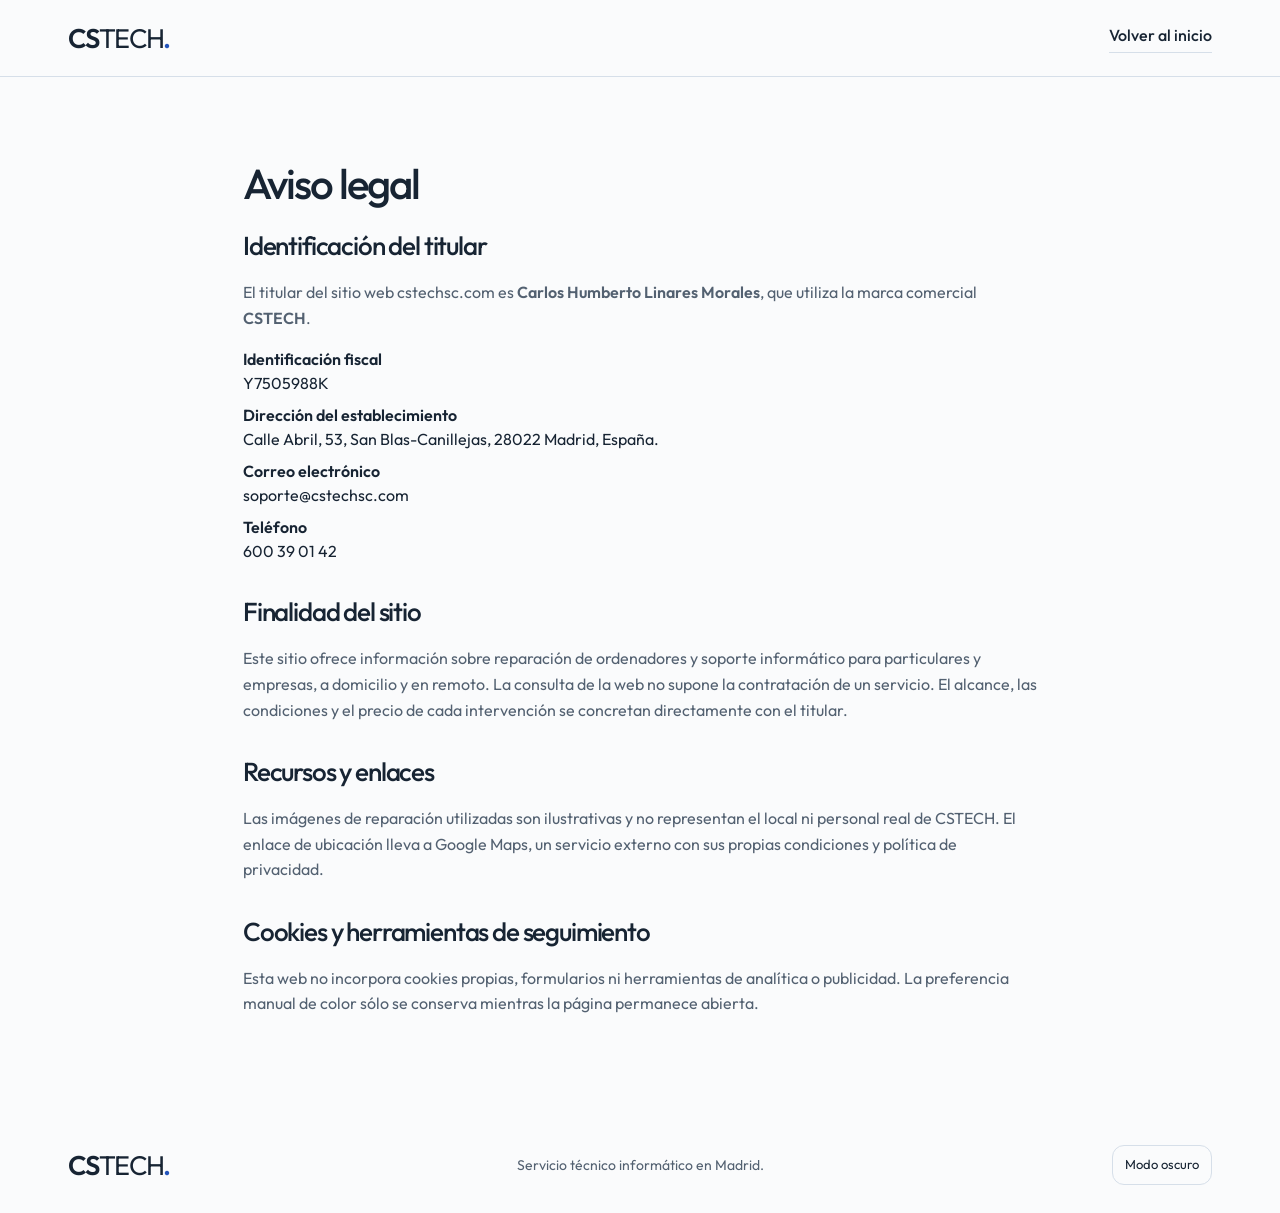
==== aviso-legal.html @ 1e24a439 "Publicar CSTECH en GitHub Pages" ====
<!doctype html>
<html lang="es"><head><meta charset="UTF-8"><meta name="viewport" content="width=device-width, initial-scale=1"><title>Aviso legal | CSTECH</title><meta name="robots" content="noindex,follow"><link rel="canonical" href="https://cstechsc.com/aviso-legal.html">  <script type="module" crossorigin src="/assets/main-DW0fGYz3.js"></script>
  <link rel="stylesheet" crossorigin href="/assets/main-CNk1xnWR.css">
</head>
<body><a class="skip-link" href="#contenido">Ir al contenido</a><header class="site-header"><nav class="container nav-shell" aria-label="Navegación principal"><a class="wordmark" href="/" aria-label="CSTECH, inicio">CS<span>TECH</span><span class="brand-dot" aria-hidden="true">.</span></a><a class="text-link" href="/">Volver al inicio</a></nav></header>
<main id="contenido" class="container section" style="max-width:850px"><h1 style="font-size:42px">Aviso legal</h1><h2 style="font-size:26px">Identificación del titular</h2><p>El titular del sitio web cstechsc.com es <strong>Carlos Humberto Linares Morales</strong>, que utiliza la marca comercial <strong>CSTECH</strong>.</p><dl><dt>Identificación fiscal</dt><dd>Y7505988K</dd><dt>Dirección del establecimiento</dt><dd>Calle Abril, 53, San Blas-Canillejas, 28022 Madrid, España.</dd><dt>Correo electrónico</dt><dd><a href="mailto:soporte@cstechsc.com">soporte@cstechsc.com</a></dd><dt>Teléfono</dt><dd><a href="tel:+34600390142">600 39 01 42</a></dd></dl>
<h2 style="font-size:26px;margin-top:34px">Finalidad del sitio</h2><p>Este sitio ofrece información sobre reparación de ordenadores y soporte informático para particulares y empresas, a domicilio y en remoto. La consulta de la web no supone la contratación de un servicio. El alcance, las condiciones y el precio de cada intervención se concretan directamente con el titular.</p><h2 style="font-size:26px;margin-top:34px">Recursos y enlaces</h2><p>Las imágenes de reparación utilizadas son ilustrativas y no representan el local ni personal real de CSTECH. El enlace de ubicación lleva a Google Maps, un servicio externo con sus propias condiciones y política de privacidad.</p><h2 style="font-size:26px;margin-top:34px">Cookies y herramientas de seguimiento</h2><p>Esta web no incorpora cookies propias, formularios ni herramientas de analítica o publicidad. La preferencia manual de color sólo se conserva mientras la página permanece abierta.</p></main>
<footer class="container site-footer"><a class="wordmark" href="/">CS<span>TECH</span><span class="brand-dot" aria-hidden="true">.</span></a><p>Servicio técnico informático en Madrid.</p><button id="theme-toggle" type="button" aria-pressed="false">Modo oscuro</button></footer></body></html>
---- assets/main-CNk1xnWR.css ----
@charset "UTF-8";:root,[data-bs-theme=light]{--bs-blue:#0d6efd;--bs-indigo:#6610f2;--bs-purple:#6f42c1;--bs-pink:#d63384;--bs-red:#dc3545;--bs-orange:#fd7e14;--bs-yellow:#ffc107;--bs-green:#198754;--bs-teal:#20c997;--bs-cyan:#0dcaf0;--bs-black:#000;--bs-white:#fff;--bs-gray:#6c757d;--bs-gray-dark:#343a40;--bs-gray-100:#f8f9fa;--bs-gray-200:#e9ecef;--bs-gray-300:#dee2e6;--bs-gray-400:#ced4da;--bs-gray-500:#adb5bd;--bs-gray-600:#6c757d;--bs-gray-700:#495057;--bs-gray-800:#343a40;--bs-gray-900:#212529;--bs-primary:#0d6efd;--bs-secondary:#6c757d;--bs-success:#198754;--bs-info:#0dcaf0;--bs-warning:#ffc107;--bs-danger:#dc3545;--bs-light:#f8f9fa;--bs-dark:#212529;--bs-primary-rgb:13,110,253;--bs-secondary-rgb:108,117,125;--bs-success-rgb:25,135,84;--bs-info-rgb:13,202,240;--bs-warning-rgb:255,193,7;--bs-danger-rgb:220,53,69;--bs-light-rgb:248,249,250;--bs-dark-rgb:33,37,41;--bs-primary-text-emphasis:#052c65;--bs-secondary-text-emphasis:#2b2f32;--bs-success-text-emphasis:#0a3622;--bs-info-text-emphasis:#055160;--bs-warning-text-emphasis:#664d03;--bs-danger-text-emphasis:#58151c;--bs-light-text-emphasis:#495057;--bs-dark-text-emphasis:#495057;--bs-primary-bg-subtle:#cfe2ff;--bs-secondary-bg-subtle:#e2e3e5;--bs-success-bg-subtle:#d1e7dd;--bs-info-bg-subtle:#cff4fc;--bs-warning-bg-subtle:#fff3cd;--bs-danger-bg-subtle:#f8d7da;--bs-light-bg-subtle:#fcfcfd;--bs-dark-bg-subtle:#ced4da;--bs-primary-border-subtle:#9ec5fe;--bs-secondary-border-subtle:#c4c8cb;--bs-success-border-subtle:#a3cfbb;--bs-info-border-subtle:#9eeaf9;--bs-warning-border-subtle:#ffe69c;--bs-danger-border-subtle:#f1aeb5;--bs-light-border-subtle:#e9ecef;--bs-dark-border-subtle:#adb5bd;--bs-white-rgb:255,255,255;--bs-black-rgb:0,0,0;--bs-font-sans-serif:system-ui,-apple-system,"Segoe UI",Roboto,"Helvetica Neue","Noto Sans","Liberation Sans",Arial,sans-serif,"Apple Color Emoji","Segoe UI Emoji","Segoe UI Symbol","Noto Color Emoji";--bs-font-monospace:SFMono-Regular,Menlo,Monaco,Consolas,"Liberation Mono","Courier New",monospace;--bs-gradient:linear-gradient(180deg, rgba(255, 255, 255, .15), rgba(255, 255, 255, 0));--bs-body-font-family:var(--bs-font-sans-serif);--bs-body-font-size:1rem;--bs-body-font-weight:400;--bs-body-line-height:1.5;--bs-body-color:#212529;--bs-body-color-rgb:33,37,41;--bs-body-bg:#fff;--bs-body-bg-rgb:255,255,255;--bs-emphasis-color:#000;--bs-emphasis-color-rgb:0,0,0;--bs-secondary-color:rgba(33, 37, 41, .75);--bs-secondary-color-rgb:33,37,41;--bs-secondary-bg:#e9ecef;--bs-secondary-bg-rgb:233,236,239;--bs-tertiary-color:rgba(33, 37, 41, .5);--bs-tertiary-color-rgb:33,37,41;--bs-tertiary-bg:#f8f9fa;--bs-tertiary-bg-rgb:248,249,250;--bs-heading-color:inherit;--bs-link-color:#0d6efd;--bs-link-color-rgb:13,110,253;--bs-link-decoration:underline;--bs-link-hover-color:#0a58ca;--bs-link-hover-color-rgb:10,88,202;--bs-code-color:#d63384;--bs-highlight-color:#212529;--bs-highlight-bg:#fff3cd;--bs-border-width:1px;--bs-border-style:solid;--bs-border-color:#dee2e6;--bs-border-color-translucent:rgba(0, 0, 0, .175);--bs-border-radius:.375rem;--bs-border-radius-sm:.25rem;--bs-border-radius-lg:.5rem;--bs-border-radius-xl:1rem;--bs-border-radius-xxl:2rem;--bs-border-radius-2xl:var(--bs-border-radius-xxl);--bs-border-radius-pill:50rem;--bs-box-shadow:0 .5rem 1rem rgba(0, 0, 0, .15);--bs-box-shadow-sm:0 .125rem .25rem rgba(0, 0, 0, .075);--bs-box-shadow-lg:0 1rem 3rem rgba(0, 0, 0, .175);--bs-box-shadow-inset:inset 0 1px 2px rgba(0, 0, 0, .075);--bs-focus-ring-width:.25rem;--bs-focus-ring-opacity:.25;--bs-focus-ring-color:rgba(13, 110, 253, .25);--bs-form-valid-color:#198754;--bs-form-valid-border-color:#198754;--bs-form-invalid-color:#dc3545;--bs-form-invalid-border-color:#dc3545}[data-bs-theme=dark]{color-scheme:dark;--bs-body-color:#dee2e6;--bs-body-color-rgb:222,226,230;--bs-body-bg:#212529;--bs-body-bg-rgb:33,37,41;--bs-emphasis-color:#fff;--bs-emphasis-color-rgb:255,255,255;--bs-secondary-color:rgba(222, 226, 230, .75);--bs-secondary-color-rgb:222,226,230;--bs-secondary-bg:#343a40;--bs-secondary-bg-rgb:52,58,64;--bs-tertiary-color:rgba(222, 226, 230, .5);--bs-tertiary-color-rgb:222,226,230;--bs-tertiary-bg:#2b3035;--bs-tertiary-bg-rgb:43,48,53;--bs-primary-text-emphasis:#6ea8fe;--bs-secondary-text-emphasis:#a7acb1;--bs-success-text-emphasis:#75b798;--bs-info-text-emphasis:#6edff6;--bs-warning-text-emphasis:#ffda6a;--bs-danger-text-emphasis:#ea868f;--bs-light-text-emphasis:#f8f9fa;--bs-dark-text-emphasis:#dee2e6;--bs-primary-bg-subtle:#031633;--bs-secondary-bg-subtle:#161719;--bs-success-bg-subtle:#051b11;--bs-info-bg-subtle:#032830;--bs-warning-bg-subtle:#332701;--bs-danger-bg-subtle:#2c0b0e;--bs-light-bg-subtle:#343a40;--bs-dark-bg-subtle:#1a1d20;--bs-primary-border-subtle:#084298;--bs-secondary-border-subtle:#41464b;--bs-success-border-subtle:#0f5132;--bs-info-border-subtle:#087990;--bs-warning-border-subtle:#997404;--bs-danger-border-subtle:#842029;--bs-light-border-subtle:#495057;--bs-dark-border-subtle:#343a40;--bs-heading-color:inherit;--bs-link-color:#6ea8fe;--bs-link-hover-color:#8bb9fe;--bs-link-color-rgb:110,168,254;--bs-link-hover-color-rgb:139,185,254;--bs-code-color:#e685b5;--bs-highlight-color:#dee2e6;--bs-highlight-bg:#664d03;--bs-border-color:#495057;--bs-border-color-translucent:rgba(255, 255, 255, .15);--bs-form-valid-color:#75b798;--bs-form-valid-border-color:#75b798;--bs-form-invalid-color:#ea868f;--bs-form-invalid-border-color:#ea868f}*,:after,:before{box-sizing:border-box}@media(prefers-reduced-motion:no-preference){:root{scroll-behavior:smooth}}body{margin:0;font-family:var(--bs-body-font-family);font-size:var(--bs-body-font-size);font-weight:var(--bs-body-font-weight);line-height:var(--bs-body-line-height);color:var(--bs-body-color);text-align:var(--bs-body-text-align);background-color:var(--bs-body-bg);-webkit-text-size-adjust:100%;-webkit-tap-highlight-color:transparent}hr{margin:1rem 0;color:inherit;border:0;border-top:var(--bs-border-width) solid;opacity:.25}.h1,.h2,.h3,.h4,.h5,.h6,h1,h2,h3,h4,h5,h6{margin-top:0;margin-bottom:.5rem;font-weight:500;line-height:1.2;color:var(--bs-heading-color)}.h1,h1{font-size:calc(1.375rem + 1.5vw)}@media(min-width:1200px){.h1,h1{font-size:2.5rem}}.h2,h2{font-size:calc(1.325rem + .9vw)}@media(min-width:1200px){.h2,h2{font-size:2rem}}.h3,h3{font-size:calc(1.3rem + .6vw)}@media(min-width:1200px){.h3,h3{font-size:1.75rem}}.h4,h4{font-size:calc(1.275rem + .3vw)}@media(min-width:1200px){.h4,h4{font-size:1.5rem}}.h5,h5{font-size:1.25rem}.h6,h6{font-size:1rem}p{margin-top:0;margin-bottom:1rem}abbr[title]{-webkit-text-decoration:underline dotted;text-decoration:underline dotted;cursor:help;-webkit-text-decoration-skip-ink:none;text-decoration-skip-ink:none}address{margin-bottom:1rem;font-style:normal;line-height:inherit}ol,ul{padding-left:2rem}dl,ol,ul{margin-top:0;margin-bottom:1rem}ol ol,ol ul,ul ol,ul ul{margin-bottom:0}dt{font-weight:700}dd{margin-bottom:.5rem;margin-left:0}blockquote{margin:0 0 1rem}b,strong{font-weight:bolder}.small,small{font-size:.875em}.mark,mark{padding:.1875em;color:var(--bs-highlight-color);background-color:var(--bs-highlight-bg)}sub,sup{position:relative;font-size:.75em;line-height:0;vertical-align:baseline}sub{bottom:-.25em}sup{top:-.5em}a{color:rgba(var(--bs-link-color-rgb),var(--bs-link-opacity,1));text-decoration:underline}a:hover{--bs-link-color-rgb:var(--bs-link-hover-color-rgb)}a:not([href]):not([class]),a:not([href]):not([class]):hover{color:inherit;text-decoration:none}code,kbd,pre,samp{font-family:var(--bs-font-monospace);font-size:1em}pre{display:block;margin-top:0;margin-bottom:1rem;overflow:auto;font-size:.875em}pre code{font-size:inherit;color:inherit;word-break:normal}code{font-size:.875em;color:var(--bs-code-color);word-wrap:break-word}a>code{color:inherit}kbd{padding:.1875rem .375rem;font-size:.875em;color:var(--bs-body-bg);background-color:var(--bs-body-color);border-radius:.25rem}kbd kbd{padding:0;font-size:1em}figure{margin:0 0 1rem}img,svg{vertical-align:middle}table{caption-side:bottom;border-collapse:collapse}caption{padding-top:.5rem;padding-bottom:.5rem;color:var(--bs-secondary-color);text-align:left}th{text-align:inherit;text-align:-webkit-match-parent}tbody,td,tfoot,th,thead,tr{border-color:inherit;border-style:solid;border-width:0}label{display:inline-block}button{border-radius:0}button:focus:not(:focus-visible){outline:0}button,input,optgroup,select,textarea{margin:0;font-family:inherit;font-size:inherit;line-height:inherit}button,select{text-transform:none}[role=button]{cursor:pointer}select{word-wrap:normal}select:disabled{opacity:1}[list]:not([type=date]):not([type=datetime-local]):not([type=month]):not([type=week]):not([type=time])::-webkit-calendar-picker-indicator{display:none!important}[type=button],[type=reset],[type=submit],button{-webkit-appearance:button}[type=button]:not(:disabled),[type=reset]:not(:disabled),[type=submit]:not(:disabled),button:not(:disabled){cursor:pointer}::-moz-focus-inner{padding:0;border-style:none}textarea{resize:vertical}fieldset{min-width:0;padding:0;margin:0;border:0}legend{float:left;width:100%;padding:0;margin-bottom:.5rem;line-height:inherit;font-size:calc(1.275rem + .3vw)}@media(min-width:1200px){legend{font-size:1.5rem}}legend+*{clear:left}::-webkit-datetime-edit-day-field,::-webkit-datetime-edit-fields-wrapper,::-webkit-datetime-edit-hour-field,::-webkit-datetime-edit-minute,::-webkit-datetime-edit-month-field,::-webkit-datetime-edit-text,::-webkit-datetime-edit-year-field{padding:0}::-webkit-inner-spin-button{height:auto}[type=search]{-webkit-appearance:textfield;outline-offset:-2px}[type=search]::-webkit-search-cancel-button{cursor:pointer;filter:grayscale(1)}::-webkit-search-decoration{-webkit-appearance:none}::-webkit-color-swatch-wrapper{padding:0}::-webkit-file-upload-button{font:inherit;-webkit-appearance:button}::file-selector-button{font:inherit;-webkit-appearance:button}output{display:inline-block}iframe{border:0}summary{display:list-item;cursor:pointer}progress{vertical-align:baseline}[hidden]{display:none!important}.lead{font-size:1.25rem;font-weight:300}.display-1{font-weight:300;line-height:1.2;font-size:calc(1.625rem + 4.5vw)}@media(min-width:1200px){.display-1{font-size:5rem}}.display-2{font-weight:300;line-height:1.2;font-size:calc(1.575rem + 3.9vw)}@media(min-width:1200px){.display-2{font-size:4.5rem}}.display-3{font-weight:300;line-height:1.2;font-size:calc(1.525rem + 3.3vw)}@media(min-width:1200px){.display-3{font-size:4rem}}.display-4{font-weight:300;line-height:1.2;font-size:calc(1.475rem + 2.7vw)}@media(min-width:1200px){.display-4{font-size:3.5rem}}.display-5{font-weight:300;line-height:1.2;font-size:calc(1.425rem + 2.1vw)}@media(min-width:1200px){.display-5{font-size:3rem}}.display-6{font-weight:300;line-height:1.2;font-size:calc(1.375rem + 1.5vw)}@media(min-width:1200px){.display-6{font-size:2.5rem}}.list-unstyled,.list-inline{padding-left:0;list-style:none}.list-inline-item{display:inline-block}.list-inline-item:not(:last-child){margin-right:.5rem}.initialism{font-size:.875em;text-transform:uppercase}.blockquote{margin-bottom:1rem;font-size:1.25rem}.blockquote>:last-child{margin-bottom:0}.blockquote-footer{margin-top:-1rem;margin-bottom:1rem;font-size:.875em;color:#6c757d}.blockquote-footer:before{content:"— "}.img-fluid{max-width:100%;height:auto}.img-thumbnail{padding:.25rem;background-color:var(--bs-body-bg);border:var(--bs-border-width) solid var(--bs-border-color);border-radius:var(--bs-border-radius);max-width:100%;height:auto}.figure{display:inline-block}.figure-img{margin-bottom:.5rem;line-height:1}.figure-caption{font-size:.875em;color:var(--bs-secondary-color)}.container,.container-fluid,.container-lg,.container-md,.container-sm,.container-xl,.container-xxl{--bs-gutter-x:1.5rem;--bs-gutter-y:0;width:100%;padding-right:calc(var(--bs-gutter-x) * .5);padding-left:calc(var(--bs-gutter-x) * .5);margin-right:auto;margin-left:auto}@media(min-width:576px){.container,.container-sm{max-width:540px}}@media(min-width:768px){.container,.container-md,.container-sm{max-width:720px}}@media(min-width:992px){.container,.container-lg,.container-md,.container-sm{max-width:960px}}@media(min-width:1200px){.container,.container-lg,.container-md,.container-sm,.container-xl{max-width:1140px}}@media(min-width:1400px){.container,.container-lg,.container-md,.container-sm,.container-xl,.container-xxl{max-width:1320px}}:root{--bs-breakpoint-xs:0;--bs-breakpoint-sm:576px;--bs-breakpoint-md:768px;--bs-breakpoint-lg:992px;--bs-breakpoint-xl:1200px;--bs-breakpoint-xxl:1400px}.row{--bs-gutter-x:1.5rem;--bs-gutter-y:0;display:flex;flex-wrap:wrap;margin-top:calc(-1 * var(--bs-gutter-y));margin-right:calc(-.5 * var(--bs-gutter-x));margin-left:calc(-.5 * var(--bs-gutter-x))}.row>*{flex-shrink:0;width:100%;max-width:100%;padding-right:calc(var(--bs-gutter-x) * .5);padding-left:calc(var(--bs-gutter-x) * .5);margin-top:var(--bs-gutter-y)}.col{flex:1 0 0}.row-cols-auto>*{flex:0 0 auto;width:auto}.row-cols-1>*{flex:0 0 auto;width:100%}.row-cols-2>*{flex:0 0 auto;width:50%}.row-cols-3>*{flex:0 0 auto;width:33.33333333%}.row-cols-4>*{flex:0 0 auto;width:25%}.row-cols-5>*{flex:0 0 auto;width:20%}.row-cols-6>*{flex:0 0 auto;width:16.66666667%}.col-auto{flex:0 0 auto;width:auto}.col-1{flex:0 0 auto;width:8.33333333%}.col-2{flex:0 0 auto;width:16.66666667%}.col-3{flex:0 0 auto;width:25%}.col-4{flex:0 0 auto;width:33.33333333%}.col-5{flex:0 0 auto;width:41.66666667%}.col-6{flex:0 0 auto;width:50%}.col-7{flex:0 0 auto;width:58.33333333%}.col-8{flex:0 0 auto;width:66.66666667%}.col-9{flex:0 0 auto;width:75%}.col-10{flex:0 0 auto;width:83.33333333%}.col-11{flex:0 0 auto;width:91.66666667%}.col-12{flex:0 0 auto;width:100%}.offset-1{margin-left:8.33333333%}.offset-2{margin-left:16.66666667%}.offset-3{margin-left:25%}.offset-4{margin-left:33.33333333%}.offset-5{margin-left:41.66666667%}.offset-6{margin-left:50%}.offset-7{margin-left:58.33333333%}.offset-8{margin-left:66.66666667%}.offset-9{margin-left:75%}.offset-10{margin-left:83.33333333%}.offset-11{margin-left:91.66666667%}.g-0,.gx-0{--bs-gutter-x:0}.g-0,.gy-0{--bs-gutter-y:0}.g-1,.gx-1{--bs-gutter-x:.25rem}.g-1,.gy-1{--bs-gutter-y:.25rem}.g-2,.gx-2{--bs-gutter-x:.5rem}.g-2,.gy-2{--bs-gutter-y:.5rem}.g-3,.gx-3{--bs-gutter-x:1rem}.g-3,.gy-3{--bs-gutter-y:1rem}.g-4,.gx-4{--bs-gutter-x:1.5rem}.g-4,.gy-4{--bs-gutter-y:1.5rem}.g-5,.gx-5{--bs-gutter-x:3rem}.g-5,.gy-5{--bs-gutter-y:3rem}@media(min-width:576px){.col-sm{flex:1 0 0}.row-cols-sm-auto>*{flex:0 0 auto;width:auto}.row-cols-sm-1>*{flex:0 0 auto;width:100%}.row-cols-sm-2>*{flex:0 0 auto;width:50%}.row-cols-sm-3>*{flex:0 0 auto;width:33.33333333%}.row-cols-sm-4>*{flex:0 0 auto;width:25%}.row-cols-sm-5>*{flex:0 0 auto;width:20%}.row-cols-sm-6>*{flex:0 0 auto;width:16.66666667%}.col-sm-auto{flex:0 0 auto;width:auto}.col-sm-1{flex:0 0 auto;width:8.33333333%}.col-sm-2{flex:0 0 auto;width:16.66666667%}.col-sm-3{flex:0 0 auto;width:25%}.col-sm-4{flex:0 0 auto;width:33.33333333%}.col-sm-5{flex:0 0 auto;width:41.66666667%}.col-sm-6{flex:0 0 auto;width:50%}.col-sm-7{flex:0 0 auto;width:58.33333333%}.col-sm-8{flex:0 0 auto;width:66.66666667%}.col-sm-9{flex:0 0 auto;width:75%}.col-sm-10{flex:0 0 auto;width:83.33333333%}.col-sm-11{flex:0 0 auto;width:91.66666667%}.col-sm-12{flex:0 0 auto;width:100%}.offset-sm-0{margin-left:0}.offset-sm-1{margin-left:8.33333333%}.offset-sm-2{margin-left:16.66666667%}.offset-sm-3{margin-left:25%}.offset-sm-4{margin-left:33.33333333%}.offset-sm-5{margin-left:41.66666667%}.offset-sm-6{margin-left:50%}.offset-sm-7{margin-left:58.33333333%}.offset-sm-8{margin-left:66.66666667%}.offset-sm-9{margin-left:75%}.offset-sm-10{margin-left:83.33333333%}.offset-sm-11{margin-left:91.66666667%}.g-sm-0,.gx-sm-0{--bs-gutter-x:0}.g-sm-0,.gy-sm-0{--bs-gutter-y:0}.g-sm-1,.gx-sm-1{--bs-gutter-x:.25rem}.g-sm-1,.gy-sm-1{--bs-gutter-y:.25rem}.g-sm-2,.gx-sm-2{--bs-gutter-x:.5rem}.g-sm-2,.gy-sm-2{--bs-gutter-y:.5rem}.g-sm-3,.gx-sm-3{--bs-gutter-x:1rem}.g-sm-3,.gy-sm-3{--bs-gutter-y:1rem}.g-sm-4,.gx-sm-4{--bs-gutter-x:1.5rem}.g-sm-4,.gy-sm-4{--bs-gutter-y:1.5rem}.g-sm-5,.gx-sm-5{--bs-gutter-x:3rem}.g-sm-5,.gy-sm-5{--bs-gutter-y:3rem}}@media(min-width:768px){.col-md{flex:1 0 0}.row-cols-md-auto>*{flex:0 0 auto;width:auto}.row-cols-md-1>*{flex:0 0 auto;width:100%}.row-cols-md-2>*{flex:0 0 auto;width:50%}.row-cols-md-3>*{flex:0 0 auto;width:33.33333333%}.row-cols-md-4>*{flex:0 0 auto;width:25%}.row-cols-md-5>*{flex:0 0 auto;width:20%}.row-cols-md-6>*{flex:0 0 auto;width:16.66666667%}.col-md-auto{flex:0 0 auto;width:auto}.col-md-1{flex:0 0 auto;width:8.33333333%}.col-md-2{flex:0 0 auto;width:16.66666667%}.col-md-3{flex:0 0 auto;width:25%}.col-md-4{flex:0 0 auto;width:33.33333333%}.col-md-5{flex:0 0 auto;width:41.66666667%}.col-md-6{flex:0 0 auto;width:50%}.col-md-7{flex:0 0 auto;width:58.33333333%}.col-md-8{flex:0 0 auto;width:66.66666667%}.col-md-9{flex:0 0 auto;width:75%}.col-md-10{flex:0 0 auto;width:83.33333333%}.col-md-11{flex:0 0 auto;width:91.66666667%}.col-md-12{flex:0 0 auto;width:100%}.offset-md-0{margin-left:0}.offset-md-1{margin-left:8.33333333%}.offset-md-2{margin-left:16.66666667%}.offset-md-3{margin-left:25%}.offset-md-4{margin-left:33.33333333%}.offset-md-5{margin-left:41.66666667%}.offset-md-6{margin-left:50%}.offset-md-7{margin-left:58.33333333%}.offset-md-8{margin-left:66.66666667%}.offset-md-9{margin-left:75%}.offset-md-10{margin-left:83.33333333%}.offset-md-11{margin-left:91.66666667%}.g-md-0,.gx-md-0{--bs-gutter-x:0}.g-md-0,.gy-md-0{--bs-gutter-y:0}.g-md-1,.gx-md-1{--bs-gutter-x:.25rem}.g-md-1,.gy-md-1{--bs-gutter-y:.25rem}.g-md-2,.gx-md-2{--bs-gutter-x:.5rem}.g-md-2,.gy-md-2{--bs-gutter-y:.5rem}.g-md-3,.gx-md-3{--bs-gutter-x:1rem}.g-md-3,.gy-md-3{--bs-gutter-y:1rem}.g-md-4,.gx-md-4{--bs-gutter-x:1.5rem}.g-md-4,.gy-md-4{--bs-gutter-y:1.5rem}.g-md-5,.gx-md-5{--bs-gutter-x:3rem}.g-md-5,.gy-md-5{--bs-gutter-y:3rem}}@media(min-width:992px){.col-lg{flex:1 0 0}.row-cols-lg-auto>*{flex:0 0 auto;width:auto}.row-cols-lg-1>*{flex:0 0 auto;width:100%}.row-cols-lg-2>*{flex:0 0 auto;width:50%}.row-cols-lg-3>*{flex:0 0 auto;width:33.33333333%}.row-cols-lg-4>*{flex:0 0 auto;width:25%}.row-cols-lg-5>*{flex:0 0 auto;width:20%}.row-cols-lg-6>*{flex:0 0 auto;width:16.66666667%}.col-lg-auto{flex:0 0 auto;width:auto}.col-lg-1{flex:0 0 auto;width:8.33333333%}.col-lg-2{flex:0 0 auto;width:16.66666667%}.col-lg-3{flex:0 0 auto;width:25%}.col-lg-4{flex:0 0 auto;width:33.33333333%}.col-lg-5{flex:0 0 auto;width:41.66666667%}.col-lg-6{flex:0 0 auto;width:50%}.col-lg-7{flex:0 0 auto;width:58.33333333%}.col-lg-8{flex:0 0 auto;width:66.66666667%}.col-lg-9{flex:0 0 auto;width:75%}.col-lg-10{flex:0 0 auto;width:83.33333333%}.col-lg-11{flex:0 0 auto;width:91.66666667%}.col-lg-12{flex:0 0 auto;width:100%}.offset-lg-0{margin-left:0}.offset-lg-1{margin-left:8.33333333%}.offset-lg-2{margin-left:16.66666667%}.offset-lg-3{margin-left:25%}.offset-lg-4{margin-left:33.33333333%}.offset-lg-5{margin-left:41.66666667%}.offset-lg-6{margin-left:50%}.offset-lg-7{margin-left:58.33333333%}.offset-lg-8{margin-left:66.66666667%}.offset-lg-9{margin-left:75%}.offset-lg-10{margin-left:83.33333333%}.offset-lg-11{margin-left:91.66666667%}.g-lg-0,.gx-lg-0{--bs-gutter-x:0}.g-lg-0,.gy-lg-0{--bs-gutter-y:0}.g-lg-1,.gx-lg-1{--bs-gutter-x:.25rem}.g-lg-1,.gy-lg-1{--bs-gutter-y:.25rem}.g-lg-2,.gx-lg-2{--bs-gutter-x:.5rem}.g-lg-2,.gy-lg-2{--bs-gutter-y:.5rem}.g-lg-3,.gx-lg-3{--bs-gutter-x:1rem}.g-lg-3,.gy-lg-3{--bs-gutter-y:1rem}.g-lg-4,.gx-lg-4{--bs-gutter-x:1.5rem}.g-lg-4,.gy-lg-4{--bs-gutter-y:1.5rem}.g-lg-5,.gx-lg-5{--bs-gutter-x:3rem}.g-lg-5,.gy-lg-5{--bs-gutter-y:3rem}}@media(min-width:1200px){.col-xl{flex:1 0 0}.row-cols-xl-auto>*{flex:0 0 auto;width:auto}.row-cols-xl-1>*{flex:0 0 auto;width:100%}.row-cols-xl-2>*{flex:0 0 auto;width:50%}.row-cols-xl-3>*{flex:0 0 auto;width:33.33333333%}.row-cols-xl-4>*{flex:0 0 auto;width:25%}.row-cols-xl-5>*{flex:0 0 auto;width:20%}.row-cols-xl-6>*{flex:0 0 auto;width:16.66666667%}.col-xl-auto{flex:0 0 auto;width:auto}.col-xl-1{flex:0 0 auto;width:8.33333333%}.col-xl-2{flex:0 0 auto;width:16.66666667%}.col-xl-3{flex:0 0 auto;width:25%}.col-xl-4{flex:0 0 auto;width:33.33333333%}.col-xl-5{flex:0 0 auto;width:41.66666667%}.col-xl-6{flex:0 0 auto;width:50%}.col-xl-7{flex:0 0 auto;width:58.33333333%}.col-xl-8{flex:0 0 auto;width:66.66666667%}.col-xl-9{flex:0 0 auto;width:75%}.col-xl-10{flex:0 0 auto;width:83.33333333%}.col-xl-11{flex:0 0 auto;width:91.66666667%}.col-xl-12{flex:0 0 auto;width:100%}.offset-xl-0{margin-left:0}.offset-xl-1{margin-left:8.33333333%}.offset-xl-2{margin-left:16.66666667%}.offset-xl-3{margin-left:25%}.offset-xl-4{margin-left:33.33333333%}.offset-xl-5{margin-left:41.66666667%}.offset-xl-6{margin-left:50%}.offset-xl-7{margin-left:58.33333333%}.offset-xl-8{margin-left:66.66666667%}.offset-xl-9{margin-left:75%}.offset-xl-10{margin-left:83.33333333%}.offset-xl-11{margin-left:91.66666667%}.g-xl-0,.gx-xl-0{--bs-gutter-x:0}.g-xl-0,.gy-xl-0{--bs-gutter-y:0}.g-xl-1,.gx-xl-1{--bs-gutter-x:.25rem}.g-xl-1,.gy-xl-1{--bs-gutter-y:.25rem}.g-xl-2,.gx-xl-2{--bs-gutter-x:.5rem}.g-xl-2,.gy-xl-2{--bs-gutter-y:.5rem}.g-xl-3,.gx-xl-3{--bs-gutter-x:1rem}.g-xl-3,.gy-xl-3{--bs-gutter-y:1rem}.g-xl-4,.gx-xl-4{--bs-gutter-x:1.5rem}.g-xl-4,.gy-xl-4{--bs-gutter-y:1.5rem}.g-xl-5,.gx-xl-5{--bs-gutter-x:3rem}.g-xl-5,.gy-xl-5{--bs-gutter-y:3rem}}@media(min-width:1400px){.col-xxl{flex:1 0 0}.row-cols-xxl-auto>*{flex:0 0 auto;width:auto}.row-cols-xxl-1>*{flex:0 0 auto;width:100%}.row-cols-xxl-2>*{flex:0 0 auto;width:50%}.row-cols-xxl-3>*{flex:0 0 auto;width:33.33333333%}.row-cols-xxl-4>*{flex:0 0 auto;width:25%}.row-cols-xxl-5>*{flex:0 0 auto;width:20%}.row-cols-xxl-6>*{flex:0 0 auto;width:16.66666667%}.col-xxl-auto{flex:0 0 auto;width:auto}.col-xxl-1{flex:0 0 auto;width:8.33333333%}.col-xxl-2{flex:0 0 auto;width:16.66666667%}.col-xxl-3{flex:0 0 auto;width:25%}.col-xxl-4{flex:0 0 auto;width:33.33333333%}.col-xxl-5{flex:0 0 auto;width:41.66666667%}.col-xxl-6{flex:0 0 auto;width:50%}.col-xxl-7{flex:0 0 auto;width:58.33333333%}.col-xxl-8{flex:0 0 auto;width:66.66666667%}.col-xxl-9{flex:0 0 auto;width:75%}.col-xxl-10{flex:0 0 auto;width:83.33333333%}.col-xxl-11{flex:0 0 auto;width:91.66666667%}.col-xxl-12{flex:0 0 auto;width:100%}.offset-xxl-0{margin-left:0}.offset-xxl-1{margin-left:8.33333333%}.offset-xxl-2{margin-left:16.66666667%}.offset-xxl-3{margin-left:25%}.offset-xxl-4{margin-left:33.33333333%}.offset-xxl-5{margin-left:41.66666667%}.offset-xxl-6{margin-left:50%}.offset-xxl-7{margin-left:58.33333333%}.offset-xxl-8{margin-left:66.66666667%}.offset-xxl-9{margin-left:75%}.offset-xxl-10{margin-left:83.33333333%}.offset-xxl-11{margin-left:91.66666667%}.g-xxl-0,.gx-xxl-0{--bs-gutter-x:0}.g-xxl-0,.gy-xxl-0{--bs-gutter-y:0}.g-xxl-1,.gx-xxl-1{--bs-gutter-x:.25rem}.g-xxl-1,.gy-xxl-1{--bs-gutter-y:.25rem}.g-xxl-2,.gx-xxl-2{--bs-gutter-x:.5rem}.g-xxl-2,.gy-xxl-2{--bs-gutter-y:.5rem}.g-xxl-3,.gx-xxl-3{--bs-gutter-x:1rem}.g-xxl-3,.gy-xxl-3{--bs-gutter-y:1rem}.g-xxl-4,.gx-xxl-4{--bs-gutter-x:1.5rem}.g-xxl-4,.gy-xxl-4{--bs-gutter-y:1.5rem}.g-xxl-5,.gx-xxl-5{--bs-gutter-x:3rem}.g-xxl-5,.gy-xxl-5{--bs-gutter-y:3rem}}.table{--bs-table-color-type:initial;--bs-table-bg-type:initial;--bs-table-color-state:initial;--bs-table-bg-state:initial;--bs-table-color:var(--bs-emphasis-color);--bs-table-bg:var(--bs-body-bg);--bs-table-border-color:var(--bs-border-color);--bs-table-accent-bg:transparent;--bs-table-striped-color:var(--bs-emphasis-color);--bs-table-striped-bg:rgba(var(--bs-emphasis-color-rgb), .05);--bs-table-active-color:var(--bs-emphasis-color);--bs-table-active-bg:rgba(var(--bs-emphasis-color-rgb), .1);--bs-table-hover-color:var(--bs-emphasis-color);--bs-table-hover-bg:rgba(var(--bs-emphasis-color-rgb), .075);width:100%;margin-bottom:1rem;vertical-align:top;border-color:var(--bs-table-border-color)}.table>:not(caption)>*>*{padding:.5rem;color:var(--bs-table-color-state,var(--bs-table-color-type,var(--bs-table-color)));background-color:var(--bs-table-bg);border-bottom-width:var(--bs-border-width);box-shadow:inset 0 0 0 9999px var(--bs-table-bg-state,var(--bs-table-bg-type,var(--bs-table-accent-bg)))}.table>tbody{vertical-align:inherit}.table>thead{vertical-align:bottom}.table-group-divider{border-top:calc(var(--bs-border-width) * 2) solid currentcolor}.caption-top{caption-side:top}.table-sm>:not(caption)>*>*{padding:.25rem}.table-bordered>:not(caption)>*{border-width:var(--bs-border-width) 0}.table-bordered>:not(caption)>*>*{border-width:0 var(--bs-border-width)}.table-borderless>:not(caption)>*>*{border-bottom-width:0}.table-borderless>:not(:first-child){border-top-width:0}.table-striped>tbody>tr:nth-of-type(odd)>*{--bs-table-color-type:var(--bs-table-striped-color);--bs-table-bg-type:var(--bs-table-striped-bg)}.table-striped-columns>:not(caption)>tr>:nth-child(2n){--bs-table-color-type:var(--bs-table-striped-color);--bs-table-bg-type:var(--bs-table-striped-bg)}.table-active{--bs-table-color-state:var(--bs-table-active-color);--bs-table-bg-state:var(--bs-table-active-bg)}.table-hover>tbody>tr:hover>*{--bs-table-color-state:var(--bs-table-hover-color);--bs-table-bg-state:var(--bs-table-hover-bg)}.table-primary{--bs-table-color:#000;--bs-table-bg:#cfe2ff;--bs-table-border-color:#a6b5cc;--bs-table-striped-bg:#c5d7f2;--bs-table-striped-color:#000;--bs-table-active-bg:#bacbe6;--bs-table-active-color:#000;--bs-table-hover-bg:#bfd1ec;--bs-table-hover-color:#000;color:var(--bs-table-color);border-color:var(--bs-table-border-color)}.table-secondary{--bs-table-color:#000;--bs-table-bg:#e2e3e5;--bs-table-border-color:#b5b6b7;--bs-table-striped-bg:#d7d8da;--bs-table-striped-color:#000;--bs-table-active-bg:#cbccce;--bs-table-active-color:#000;--bs-table-hover-bg:#d1d2d4;--bs-table-hover-color:#000;color:var(--bs-table-color);border-color:var(--bs-table-border-color)}.table-success{--bs-table-color:#000;--bs-table-bg:#d1e7dd;--bs-table-border-color:#a7b9b1;--bs-table-striped-bg:#c7dbd2;--bs-table-striped-color:#000;--bs-table-active-bg:#bcd0c7;--bs-table-active-color:#000;--bs-table-hover-bg:#c1d6cc;--bs-table-hover-color:#000;color:var(--bs-table-color);border-color:var(--bs-table-border-color)}.table-info{--bs-table-color:#000;--bs-table-bg:#cff4fc;--bs-table-border-color:#a6c3ca;--bs-table-striped-bg:#c5e8ef;--bs-table-striped-color:#000;--bs-table-active-bg:#badce3;--bs-table-active-color:#000;--bs-table-hover-bg:#bfe2e9;--bs-table-hover-color:#000;color:var(--bs-table-color);border-color:var(--bs-table-border-color)}.table-warning{--bs-table-color:#000;--bs-table-bg:#fff3cd;--bs-table-border-color:#ccc2a4;--bs-table-striped-bg:#f2e7c3;--bs-table-striped-color:#000;--bs-table-active-bg:#e6dbb9;--bs-table-active-color:#000;--bs-table-hover-bg:#ece1be;--bs-table-hover-color:#000;color:var(--bs-table-color);border-color:var(--bs-table-border-color)}.table-danger{--bs-table-color:#000;--bs-table-bg:#f8d7da;--bs-table-border-color:#c6acae;--bs-table-striped-bg:#eccccf;--bs-table-striped-color:#000;--bs-table-active-bg:#dfc2c4;--bs-table-active-color:#000;--bs-table-hover-bg:#e5c7ca;--bs-table-hover-color:#000;color:var(--bs-table-color);border-color:var(--bs-table-border-color)}.table-light{--bs-table-color:#000;--bs-table-bg:#f8f9fa;--bs-table-border-color:#c6c7c8;--bs-table-striped-bg:#ecedee;--bs-table-striped-color:#000;--bs-table-active-bg:#dfe0e1;--bs-table-active-color:#000;--bs-table-hover-bg:#e5e6e7;--bs-table-hover-color:#000;color:var(--bs-table-color);border-color:var(--bs-table-border-color)}.table-dark{--bs-table-color:#fff;--bs-table-bg:#212529;--bs-table-border-color:#4d5154;--bs-table-striped-bg:#2c3034;--bs-table-striped-color:#fff;--bs-table-active-bg:#373b3e;--bs-table-active-color:#fff;--bs-table-hover-bg:#323539;--bs-table-hover-color:#fff;color:var(--bs-table-color);border-color:var(--bs-table-border-color)}.table-responsive{overflow-x:auto;-webkit-overflow-scrolling:touch}@media(max-width:575.98px){.table-responsive-sm{overflow-x:auto;-webkit-overflow-scrolling:touch}}@media(max-width:767.98px){.table-responsive-md{overflow-x:auto;-webkit-overflow-scrolling:touch}}@media(max-width:991.98px){.table-responsive-lg{overflow-x:auto;-webkit-overflow-scrolling:touch}}@media(max-width:1199.98px){.table-responsive-xl{overflow-x:auto;-webkit-overflow-scrolling:touch}}@media(max-width:1399.98px){.table-responsive-xxl{overflow-x:auto;-webkit-overflow-scrolling:touch}}.form-label{margin-bottom:.5rem}.col-form-label{padding-top:calc(.375rem + var(--bs-border-width));padding-bottom:calc(.375rem + var(--bs-border-width));margin-bottom:0;font-size:inherit;line-height:1.5}.col-form-label-lg{padding-top:calc(.5rem + var(--bs-border-width));padding-bottom:calc(.5rem + var(--bs-border-width));font-size:1.25rem}.col-form-label-sm{padding-top:calc(.25rem + var(--bs-border-width));padding-bottom:calc(.25rem + var(--bs-border-width));font-size:.875rem}.form-text{margin-top:.25rem;font-size:.875em;color:var(--bs-secondary-color)}.form-control{display:block;width:100%;padding:.375rem .75rem;font-size:1rem;font-weight:400;line-height:1.5;color:var(--bs-body-color);-webkit-appearance:none;-moz-appearance:none;appearance:none;background-color:var(--bs-body-bg);background-clip:padding-box;border:var(--bs-border-width) solid var(--bs-border-color);border-radius:var(--bs-border-radius);transition:border-color .15s ease-in-out,box-shadow .15s ease-in-out}@media(prefers-reduced-motion:reduce){.form-control{transition:none}}.form-control[type=file]{overflow:hidden}.form-control[type=file]:not(:disabled):not([readonly]){cursor:pointer}.form-control:focus{color:var(--bs-body-color);background-color:var(--bs-body-bg);border-color:#86b7fe;outline:0;box-shadow:0 0 0 .25rem #0d6efd40}.form-control::-webkit-date-and-time-value{min-width:85px;height:1.5em;margin:0}.form-control::-webkit-datetime-edit{display:block;padding:0}.form-control::placeholder{color:var(--bs-secondary-color);opacity:1}.form-control:disabled{background-color:var(--bs-secondary-bg);opacity:1}.form-control::-webkit-file-upload-button{padding:.375rem .75rem;margin:-.375rem -.75rem;-webkit-margin-end:.75rem;margin-inline-end:.75rem;color:var(--bs-body-color);background-color:var(--bs-tertiary-bg);pointer-events:none;border-color:inherit;border-style:solid;border-width:0;border-inline-end-width:var(--bs-border-width);border-radius:0;-webkit-transition:color .15s ease-in-out,background-color .15s ease-in-out,border-color .15s ease-in-out,box-shadow .15s ease-in-out;transition:color .15s ease-in-out,background-color .15s ease-in-out,border-color .15s ease-in-out,box-shadow .15s ease-in-out}.form-control::file-selector-button{padding:.375rem .75rem;margin:-.375rem -.75rem;-webkit-margin-end:.75rem;margin-inline-end:.75rem;color:var(--bs-body-color);background-color:var(--bs-tertiary-bg);pointer-events:none;border-color:inherit;border-style:solid;border-width:0;border-inline-end-width:var(--bs-border-width);border-radius:0;transition:color .15s ease-in-out,background-color .15s ease-in-out,border-color .15s ease-in-out,box-shadow .15s ease-in-out}@media(prefers-reduced-motion:reduce){.form-control::-webkit-file-upload-button{-webkit-transition:none;transition:none}.form-control::file-selector-button{transition:none}}.form-control:hover:not(:disabled):not([readonly])::-webkit-file-upload-button{background-color:var(--bs-secondary-bg)}.form-control:hover:not(:disabled):not([readonly])::file-selector-button{background-color:var(--bs-secondary-bg)}.form-control-plaintext{display:block;width:100%;padding:.375rem 0;margin-bottom:0;line-height:1.5;color:var(--bs-body-color);background-color:transparent;border:solid transparent;border-width:var(--bs-border-width) 0}.form-control-plaintext:focus{outline:0}.form-control-plaintext.form-control-lg,.form-control-plaintext.form-control-sm{padding-right:0;padding-left:0}.form-control-sm{min-height:calc(1.5em + .5rem + calc(var(--bs-border-width) * 2));padding:.25rem .5rem;font-size:.875rem;border-radius:var(--bs-border-radius-sm)}.form-control-sm::-webkit-file-upload-button{padding:.25rem .5rem;margin:-.25rem -.5rem;-webkit-margin-end:.5rem;margin-inline-end:.5rem}.form-control-sm::file-selector-button{padding:.25rem .5rem;margin:-.25rem -.5rem;-webkit-margin-end:.5rem;margin-inline-end:.5rem}.form-control-lg{min-height:calc(1.5em + 1rem + calc(var(--bs-border-width) * 2));padding:.5rem 1rem;font-size:1.25rem;border-radius:var(--bs-border-radius-lg)}.form-control-lg::-webkit-file-upload-button{padding:.5rem 1rem;margin:-.5rem -1rem;-webkit-margin-end:1rem;margin-inline-end:1rem}.form-control-lg::file-selector-button{padding:.5rem 1rem;margin:-.5rem -1rem;-webkit-margin-end:1rem;margin-inline-end:1rem}textarea.form-control{min-height:calc(1.5em + .75rem + calc(var(--bs-border-width) * 2))}textarea.form-control-sm{min-height:calc(1.5em + .5rem + calc(var(--bs-border-width) * 2))}textarea.form-control-lg{min-height:calc(1.5em + 1rem + calc(var(--bs-border-width) * 2))}.form-control-color{width:3rem;height:calc(1.5em + .75rem + calc(var(--bs-border-width) * 2));padding:.375rem}.form-control-color:not(:disabled):not([readonly]){cursor:pointer}.form-control-color::-moz-color-swatch{border:0!important;border-radius:var(--bs-border-radius)}.form-control-color::-webkit-color-swatch{border:0!important;border-radius:var(--bs-border-radius)}.form-control-color.form-control-sm{height:calc(1.5em + .5rem + calc(var(--bs-border-width) * 2))}.form-control-color.form-control-lg{height:calc(1.5em + 1rem + calc(var(--bs-border-width) * 2))}.form-select{--bs-form-select-bg-img:url("data:image/svg+xml,%3csvg xmlns='http://www.w3.org/2000/svg' viewBox='0 0 16 16'%3e%3cpath fill='none' stroke='%23343a40' stroke-linecap='round' stroke-linejoin='round' stroke-width='2' d='m2 5 6 6 6-6'/%3e%3c/svg%3e");display:block;width:100%;padding:.375rem 2.25rem .375rem .75rem;font-size:1rem;font-weight:400;line-height:1.5;color:var(--bs-body-color);-webkit-appearance:none;-moz-appearance:none;appearance:none;background-color:var(--bs-body-bg);background-image:var(--bs-form-select-bg-img),var(--bs-form-select-bg-icon,none);background-repeat:no-repeat;background-position:right .75rem center;background-size:16px 12px;border:var(--bs-border-width) solid var(--bs-border-color);border-radius:var(--bs-border-radius);transition:border-color .15s ease-in-out,box-shadow .15s ease-in-out}@media(prefers-reduced-motion:reduce){.form-select{transition:none}}.form-select:focus{border-color:#86b7fe;outline:0;box-shadow:0 0 0 .25rem #0d6efd40}.form-select[multiple],.form-select[size]:not([size="1"]){padding-right:.75rem;background-image:none}.form-select:disabled{background-color:var(--bs-secondary-bg)}.form-select:-moz-focusring{color:transparent;text-shadow:0 0 0 var(--bs-body-color)}.form-select-sm{padding-top:.25rem;padding-bottom:.25rem;padding-left:.5rem;font-size:.875rem;border-radius:var(--bs-border-radius-sm)}.form-select-lg{padding-top:.5rem;padding-bottom:.5rem;padding-left:1rem;font-size:1.25rem;border-radius:var(--bs-border-radius-lg)}[data-bs-theme=dark] .form-select{--bs-form-select-bg-img:url("data:image/svg+xml,%3csvg xmlns='http://www.w3.org/2000/svg' viewBox='0 0 16 16'%3e%3cpath fill='none' stroke='%23dee2e6' stroke-linecap='round' stroke-linejoin='round' stroke-width='2' d='m2 5 6 6 6-6'/%3e%3c/svg%3e")}.form-check{display:block;min-height:1.5rem;padding-left:1.5em;margin-bottom:.125rem}.form-check .form-check-input{float:left;margin-left:-1.5em}.form-check-reverse{padding-right:1.5em;padding-left:0;text-align:right}.form-check-reverse .form-check-input{float:right;margin-right:-1.5em;margin-left:0}.form-check-input{--bs-form-check-bg:var(--bs-body-bg);flex-shrink:0;width:1em;height:1em;margin-top:.25em;vertical-align:top;-webkit-appearance:none;-moz-appearance:none;appearance:none;background-color:var(--bs-form-check-bg);background-image:var(--bs-form-check-bg-image);background-repeat:no-repeat;background-position:center;background-size:contain;border:var(--bs-border-width) solid var(--bs-border-color);-webkit-print-color-adjust:exact;color-adjust:exact;print-color-adjust:exact}.form-check-input[type=checkbox]{border-radius:.25em}.form-check-input[type=radio]{border-radius:50%}.form-check-input:active{filter:brightness(90%)}.form-check-input:focus{border-color:#86b7fe;outline:0;box-shadow:0 0 0 .25rem #0d6efd40}.form-check-input:checked{background-color:#0d6efd;border-color:#0d6efd}.form-check-input:checked[type=checkbox]{--bs-form-check-bg-image:url("data:image/svg+xml,%3csvg xmlns='http://www.w3.org/2000/svg' viewBox='0 0 20 20'%3e%3cpath fill='none' stroke='%23fff' stroke-linecap='round' stroke-linejoin='round' stroke-width='3' d='m6 10 3 3 6-6'/%3e%3c/svg%3e")}.form-check-input:checked[type=radio]{--bs-form-check-bg-image:url("data:image/svg+xml,%3csvg xmlns='http://www.w3.org/2000/svg' viewBox='-4 -4 8 8'%3e%3ccircle r='2' fill='%23fff'/%3e%3c/svg%3e")}.form-check-input[type=checkbox]:indeterminate{background-color:#0d6efd;border-color:#0d6efd;--bs-form-check-bg-image:url("data:image/svg+xml,%3csvg xmlns='http://www.w3.org/2000/svg' viewBox='0 0 20 20'%3e%3cpath fill='none' stroke='%23fff' stroke-linecap='round' stroke-linejoin='round' stroke-width='3' d='M6 10h8'/%3e%3c/svg%3e")}.form-check-input:disabled{pointer-events:none;filter:none;opacity:.5}.form-check-input:disabled~.form-check-label,.form-check-input[disabled]~.form-check-label{cursor:default;opacity:.5}.form-switch{padding-left:2.5em}.form-switch .form-check-input{--bs-form-switch-bg:url("data:image/svg+xml,%3csvg xmlns='http://www.w3.org/2000/svg' viewBox='-4 -4 8 8'%3e%3ccircle r='3' fill='rgba%280, 0, 0, 0.25%29'/%3e%3c/svg%3e");width:2em;margin-left:-2.5em;background-image:var(--bs-form-switch-bg);background-position:left center;border-radius:2em;transition:background-position .15s ease-in-out}@media(prefers-reduced-motion:reduce){.form-switch .form-check-input{transition:none}}.form-switch .form-check-input:focus{--bs-form-switch-bg:url("data:image/svg+xml,%3csvg xmlns='http://www.w3.org/2000/svg' viewBox='-4 -4 8 8'%3e%3ccircle r='3' fill='%2386b7fe'/%3e%3c/svg%3e")}.form-switch .form-check-input:checked{background-position:right center;--bs-form-switch-bg:url("data:image/svg+xml,%3csvg xmlns='http://www.w3.org/2000/svg' viewBox='-4 -4 8 8'%3e%3ccircle r='3' fill='%23fff'/%3e%3c/svg%3e")}.form-switch.form-check-reverse{padding-right:2.5em;padding-left:0}.form-switch.form-check-reverse .form-check-input{margin-right:-2.5em;margin-left:0}.form-check-inline{display:inline-block;margin-right:1rem}.btn-check{position:absolute;clip:rect(0,0,0,0);pointer-events:none}.btn-check:disabled+.btn,.btn-check[disabled]+.btn{pointer-events:none;filter:none;opacity:.65}[data-bs-theme=dark] .form-switch .form-check-input:not(:checked):not(:focus){--bs-form-switch-bg:url("data:image/svg+xml,%3csvg xmlns='http://www.w3.org/2000/svg' viewBox='-4 -4 8 8'%3e%3ccircle r='3' fill='rgba%28255, 255, 255, 0.25%29'/%3e%3c/svg%3e")}.form-range{width:100%;height:1.5rem;padding:0;-webkit-appearance:none;-moz-appearance:none;appearance:none;background-color:transparent}.form-range:focus{outline:0}.form-range:focus::-webkit-slider-thumb{box-shadow:0 0 0 1px #fff,0 0 0 .25rem #0d6efd40}.form-range:focus::-moz-range-thumb{box-shadow:0 0 0 1px #fff,0 0 0 .25rem #0d6efd40}.form-range::-moz-focus-outer{border:0}.form-range::-webkit-slider-thumb{width:1rem;height:1rem;margin-top:-.25rem;-webkit-appearance:none;appearance:none;background-color:#0d6efd;border:0;border-radius:1rem;-webkit-transition:background-color .15s ease-in-out,border-color .15s ease-in-out,box-shadow .15s ease-in-out;transition:background-color .15s ease-in-out,border-color .15s ease-in-out,box-shadow .15s ease-in-out}@media(prefers-reduced-motion:reduce){.form-range::-webkit-slider-thumb{-webkit-transition:none;transition:none}}.form-range::-webkit-slider-thumb:active{background-color:#b6d4fe}.form-range::-webkit-slider-runnable-track{width:100%;height:.5rem;color:transparent;cursor:pointer;background-color:var(--bs-secondary-bg);border-color:transparent;border-radius:1rem}.form-range::-moz-range-thumb{width:1rem;height:1rem;-moz-appearance:none;appearance:none;background-color:#0d6efd;border:0;border-radius:1rem;-moz-transition:background-color .15s ease-in-out,border-color .15s ease-in-out,box-shadow .15s ease-in-out;transition:background-color .15s ease-in-out,border-color .15s ease-in-out,box-shadow .15s ease-in-out}@media(prefers-reduced-motion:reduce){.form-range::-moz-range-thumb{-moz-transition:none;transition:none}}.form-range::-moz-range-thumb:active{background-color:#b6d4fe}.form-range::-moz-range-track{width:100%;height:.5rem;color:transparent;cursor:pointer;background-color:var(--bs-secondary-bg);border-color:transparent;border-radius:1rem}.form-range:disabled{pointer-events:none}.form-range:disabled::-webkit-slider-thumb{background-color:var(--bs-secondary-color)}.form-range:disabled::-moz-range-thumb{background-color:var(--bs-secondary-color)}.form-floating{position:relative}.form-floating>.form-control,.form-floating>.form-control-plaintext,.form-floating>.form-select{height:calc(3.5rem + calc(var(--bs-border-width) * 2));min-height:calc(3.5rem + calc(var(--bs-border-width) * 2));line-height:1.25}.form-floating>label{position:absolute;top:0;left:0;z-index:2;max-width:100%;height:100%;padding:1rem .75rem;overflow:hidden;color:rgba(var(--bs-body-color-rgb),.65);text-align:start;text-overflow:ellipsis;white-space:nowrap;pointer-events:none;border:var(--bs-border-width) solid transparent;transform-origin:0 0;transition:opacity .1s ease-in-out,transform .1s ease-in-out}@media(prefers-reduced-motion:reduce){.form-floating>label{transition:none}}.form-floating>.form-control,.form-floating>.form-control-plaintext{padding:1rem .75rem}.form-floating>.form-control-plaintext::placeholder,.form-floating>.form-control::placeholder{color:transparent}.form-floating>.form-control-plaintext:focus,.form-floating>.form-control-plaintext:not(:placeholder-shown),.form-floating>.form-control:focus,.form-floating>.form-control:not(:placeholder-shown){padding-top:1.625rem;padding-bottom:.625rem}.form-floating>.form-control-plaintext:-webkit-autofill,.form-floating>.form-control:-webkit-autofill{padding-top:1.625rem;padding-bottom:.625rem}.form-floating>.form-select{padding-top:1.625rem;padding-bottom:.625rem;padding-left:.75rem}.form-floating>.form-control-plaintext~label,.form-floating>.form-control:focus~label,.form-floating>.form-control:not(:placeholder-shown)~label,.form-floating>.form-select~label{transform:scale(.85) translateY(-.5rem) translate(.15rem)}.form-floating>.form-control:-webkit-autofill~label{transform:scale(.85) translateY(-.5rem) translate(.15rem)}.form-floating>textarea:focus~label:after,.form-floating>textarea:not(:placeholder-shown)~label:after{position:absolute;inset:1rem .375rem;z-index:-1;height:1.5em;content:"";background-color:var(--bs-body-bg);border-radius:var(--bs-border-radius)}.form-floating>textarea:disabled~label:after{background-color:var(--bs-secondary-bg)}.form-floating>.form-control-plaintext~label{border-width:var(--bs-border-width) 0}.form-floating>.form-control:disabled~label,.form-floating>:disabled~label{color:#6c757d}.input-group{position:relative;display:flex;flex-wrap:wrap;align-items:stretch;width:100%}.input-group>.form-control,.input-group>.form-floating,.input-group>.form-select{position:relative;flex:1 1 auto;width:1%;min-width:0}.input-group>.form-control:focus,.input-group>.form-floating:focus-within,.input-group>.form-select:focus{z-index:5}.input-group .btn{position:relative;z-index:2}.input-group .btn:focus{z-index:5}.input-group-text{display:flex;align-items:center;padding:.375rem .75rem;font-size:1rem;font-weight:400;line-height:1.5;color:var(--bs-body-color);text-align:center;white-space:nowrap;background-color:var(--bs-tertiary-bg);border:var(--bs-border-width) solid var(--bs-border-color);border-radius:var(--bs-border-radius)}.input-group-lg>.btn,.input-group-lg>.form-control,.input-group-lg>.form-select,.input-group-lg>.input-group-text{padding:.5rem 1rem;font-size:1.25rem;border-radius:var(--bs-border-radius-lg)}.input-group-sm>.btn,.input-group-sm>.form-control,.input-group-sm>.form-select,.input-group-sm>.input-group-text{padding:.25rem .5rem;font-size:.875rem;border-radius:var(--bs-border-radius-sm)}.input-group-lg>.form-select,.input-group-sm>.form-select{padding-right:3rem}.input-group:not(.has-validation)>.dropdown-toggle:nth-last-child(n+3),.input-group:not(.has-validation)>.form-floating:not(:last-child)>.form-control,.input-group:not(.has-validation)>.form-floating:not(:last-child)>.form-select,.input-group:not(.has-validation)>:not(:last-child):not(.dropdown-toggle):not(.dropdown-menu):not(.form-floating){border-top-right-radius:0;border-bottom-right-radius:0}.input-group.has-validation>.dropdown-toggle:nth-last-child(n+4),.input-group.has-validation>.form-floating:nth-last-child(n+3)>.form-control,.input-group.has-validation>.form-floating:nth-last-child(n+3)>.form-select,.input-group.has-validation>:nth-last-child(n+3):not(.dropdown-toggle):not(.dropdown-menu):not(.form-floating){border-top-right-radius:0;border-bottom-right-radius:0}.input-group>:not(:first-child):not(.dropdown-menu):not(.valid-tooltip):not(.valid-feedback):not(.invalid-tooltip):not(.invalid-feedback){margin-left:calc(-1 * var(--bs-border-width));border-top-left-radius:0;border-bottom-left-radius:0}.input-group>.form-floating:not(:first-child)>.form-control,.input-group>.form-floating:not(:first-child)>.form-select{border-top-left-radius:0;border-bottom-left-radius:0}.valid-feedback{display:none;width:100%;margin-top:.25rem;font-size:.875em;color:var(--bs-form-valid-color)}.valid-tooltip{position:absolute;top:100%;z-index:5;display:none;max-width:100%;padding:.25rem .5rem;margin-top:.1rem;font-size:.875rem;color:#fff;background-color:var(--bs-success);border-radius:var(--bs-border-radius)}.is-valid~.valid-feedback,.is-valid~.valid-tooltip,.was-validated :valid~.valid-feedback,.was-validated :valid~.valid-tooltip{display:block}.form-control.is-valid,.was-validated .form-control:valid{border-color:var(--bs-form-valid-border-color);padding-right:calc(1.5em + .75rem);background-image:url("data:image/svg+xml,%3csvg xmlns='http://www.w3.org/2000/svg' viewBox='0 0 8 8'%3e%3cpath fill='%23198754' d='M2.3 6.73.6 4.53c-.4-1.04.46-1.4 1.1-.8l1.1 1.4 3.4-3.8c.6-.63 1.6-.27 1.2.7l-4 4.6c-.43.5-.8.4-1.1.1'/%3e%3c/svg%3e");background-repeat:no-repeat;background-position:right calc(.375em + .1875rem) center;background-size:calc(.75em + .375rem) calc(.75em + .375rem)}.form-control.is-valid:focus,.was-validated .form-control:valid:focus{border-color:var(--bs-form-valid-border-color);box-shadow:0 0 0 .25rem rgba(var(--bs-success-rgb),.25)}.was-validated textarea.form-control:valid,textarea.form-control.is-valid{padding-right:calc(1.5em + .75rem);background-position:top calc(.375em + .1875rem) right calc(.375em + .1875rem)}.form-select.is-valid,.was-validated .form-select:valid{border-color:var(--bs-form-valid-border-color)}.form-select.is-valid:not([multiple]):not([size]),.form-select.is-valid:not([multiple])[size="1"],.was-validated .form-select:valid:not([multiple]):not([size]),.was-validated .form-select:valid:not([multiple])[size="1"]{--bs-form-select-bg-icon:url("data:image/svg+xml,%3csvg xmlns='http://www.w3.org/2000/svg' viewBox='0 0 8 8'%3e%3cpath fill='%23198754' d='M2.3 6.73.6 4.53c-.4-1.04.46-1.4 1.1-.8l1.1 1.4 3.4-3.8c.6-.63 1.6-.27 1.2.7l-4 4.6c-.43.5-.8.4-1.1.1'/%3e%3c/svg%3e");padding-right:4.125rem;background-position:right .75rem center,center right 2.25rem;background-size:16px 12px,calc(.75em + .375rem) calc(.75em + .375rem)}.form-select.is-valid:focus,.was-validated .form-select:valid:focus{border-color:var(--bs-form-valid-border-color);box-shadow:0 0 0 .25rem rgba(var(--bs-success-rgb),.25)}.form-control-color.is-valid,.was-validated .form-control-color:valid{width:calc(3.75rem + 1.5em)}.form-check-input.is-valid,.was-validated .form-check-input:valid{border-color:var(--bs-form-valid-border-color)}.form-check-input.is-valid:checked,.was-validated .form-check-input:valid:checked{background-color:var(--bs-form-valid-color)}.form-check-input.is-valid:focus,.was-validated .form-check-input:valid:focus{box-shadow:0 0 0 .25rem rgba(var(--bs-success-rgb),.25)}.form-check-input.is-valid~.form-check-label,.was-validated .form-check-input:valid~.form-check-label{color:var(--bs-form-valid-color)}.form-check-inline .form-check-input~.valid-feedback{margin-left:.5em}.input-group>.form-control:not(:focus).is-valid,.input-group>.form-floating:not(:focus-within).is-valid,.input-group>.form-select:not(:focus).is-valid,.was-validated .input-group>.form-control:not(:focus):valid,.was-validated .input-group>.form-floating:not(:focus-within):valid,.was-validated .input-group>.form-select:not(:focus):valid{z-index:3}.invalid-feedback{display:none;width:100%;margin-top:.25rem;font-size:.875em;color:var(--bs-form-invalid-color)}.invalid-tooltip{position:absolute;top:100%;z-index:5;display:none;max-width:100%;padding:.25rem .5rem;margin-top:.1rem;font-size:.875rem;color:#fff;background-color:var(--bs-danger);border-radius:var(--bs-border-radius)}.is-invalid~.invalid-feedback,.is-invalid~.invalid-tooltip,.was-validated :invalid~.invalid-feedback,.was-validated :invalid~.invalid-tooltip{display:block}.form-control.is-invalid,.was-validated .form-control:invalid{border-color:var(--bs-form-invalid-border-color);padding-right:calc(1.5em + .75rem);background-image:url("data:image/svg+xml,%3csvg xmlns='http://www.w3.org/2000/svg' viewBox='0 0 12 12' width='12' height='12' fill='none' stroke='%23dc3545'%3e%3ccircle cx='6' cy='6' r='4.5'/%3e%3cpath stroke-linejoin='round' d='M5.8 3.6h.4L6 6.5z'/%3e%3ccircle cx='6' cy='8.2' r='.6' fill='%23dc3545' stroke='none'/%3e%3c/svg%3e");background-repeat:no-repeat;background-position:right calc(.375em + .1875rem) center;background-size:calc(.75em + .375rem) calc(.75em + .375rem)}.form-control.is-invalid:focus,.was-validated .form-control:invalid:focus{border-color:var(--bs-form-invalid-border-color);box-shadow:0 0 0 .25rem rgba(var(--bs-danger-rgb),.25)}.was-validated textarea.form-control:invalid,textarea.form-control.is-invalid{padding-right:calc(1.5em + .75rem);background-position:top calc(.375em + .1875rem) right calc(.375em + .1875rem)}.form-select.is-invalid,.was-validated .form-select:invalid{border-color:var(--bs-form-invalid-border-color)}.form-select.is-invalid:not([multiple]):not([size]),.form-select.is-invalid:not([multiple])[size="1"],.was-validated .form-select:invalid:not([multiple]):not([size]),.was-validated .form-select:invalid:not([multiple])[size="1"]{--bs-form-select-bg-icon:url("data:image/svg+xml,%3csvg xmlns='http://www.w3.org/2000/svg' viewBox='0 0 12 12' width='12' height='12' fill='none' stroke='%23dc3545'%3e%3ccircle cx='6' cy='6' r='4.5'/%3e%3cpath stroke-linejoin='round' d='M5.8 3.6h.4L6 6.5z'/%3e%3ccircle cx='6' cy='8.2' r='.6' fill='%23dc3545' stroke='none'/%3e%3c/svg%3e");padding-right:4.125rem;background-position:right .75rem center,center right 2.25rem;background-size:16px 12px,calc(.75em + .375rem) calc(.75em + .375rem)}.form-select.is-invalid:focus,.was-validated .form-select:invalid:focus{border-color:var(--bs-form-invalid-border-color);box-shadow:0 0 0 .25rem rgba(var(--bs-danger-rgb),.25)}.form-control-color.is-invalid,.was-validated .form-control-color:invalid{width:calc(3.75rem + 1.5em)}.form-check-input.is-invalid,.was-validated .form-check-input:invalid{border-color:var(--bs-form-invalid-border-color)}.form-check-input.is-invalid:checked,.was-validated .form-check-input:invalid:checked{background-color:var(--bs-form-invalid-color)}.form-check-input.is-invalid:focus,.was-validated .form-check-input:invalid:focus{box-shadow:0 0 0 .25rem rgba(var(--bs-danger-rgb),.25)}.form-check-input.is-invalid~.form-check-label,.was-validated .form-check-input:invalid~.form-check-label{color:var(--bs-form-invalid-color)}.form-check-inline .form-check-input~.invalid-feedback{margin-left:.5em}.input-group>.form-control:not(:focus).is-invalid,.input-group>.form-floating:not(:focus-within).is-invalid,.input-group>.form-select:not(:focus).is-invalid,.was-validated .input-group>.form-control:not(:focus):invalid,.was-validated .input-group>.form-floating:not(:focus-within):invalid,.was-validated .input-group>.form-select:not(:focus):invalid{z-index:4}.btn{--bs-btn-padding-x:.75rem;--bs-btn-padding-y:.375rem;--bs-btn-font-family: ;--bs-btn-font-size:1rem;--bs-btn-font-weight:400;--bs-btn-line-height:1.5;--bs-btn-color:var(--bs-body-color);--bs-btn-bg:transparent;--bs-btn-border-width:var(--bs-border-width);--bs-btn-border-color:transparent;--bs-btn-border-radius:var(--bs-border-radius);--bs-btn-hover-border-color:transparent;--bs-btn-box-shadow:inset 0 1px 0 rgba(255, 255, 255, .15),0 1px 1px rgba(0, 0, 0, .075);--bs-btn-disabled-opacity:.65;--bs-btn-focus-box-shadow:0 0 0 .25rem rgba(var(--bs-btn-focus-shadow-rgb), .5);display:inline-block;padding:var(--bs-btn-padding-y) var(--bs-btn-padding-x);font-family:var(--bs-btn-font-family);font-size:var(--bs-btn-font-size);font-weight:var(--bs-btn-font-weight);line-height:var(--bs-btn-line-height);color:var(--bs-btn-color);text-align:center;text-decoration:none;vertical-align:middle;cursor:pointer;-webkit-user-select:none;-moz-user-select:none;user-select:none;border:var(--bs-btn-border-width) solid var(--bs-btn-border-color);border-radius:var(--bs-btn-border-radius);background-color:var(--bs-btn-bg);transition:color .15s ease-in-out,background-color .15s ease-in-out,border-color .15s ease-in-out,box-shadow .15s ease-in-out}@media(prefers-reduced-motion:reduce){.btn{transition:none}}.btn:hover{color:var(--bs-btn-hover-color);background-color:var(--bs-btn-hover-bg);border-color:var(--bs-btn-hover-border-color)}.btn-check+.btn:hover{color:var(--bs-btn-color);background-color:var(--bs-btn-bg);border-color:var(--bs-btn-border-color)}.btn:focus-visible{color:var(--bs-btn-hover-color);background-color:var(--bs-btn-hover-bg);border-color:var(--bs-btn-hover-border-color);outline:0;box-shadow:var(--bs-btn-focus-box-shadow)}.btn-check:focus-visible+.btn{border-color:var(--bs-btn-hover-border-color);outline:0;box-shadow:var(--bs-btn-focus-box-shadow)}.btn-check:checked+.btn,.btn.active,.btn.show,.btn:first-child:active,:not(.btn-check)+.btn:active{color:var(--bs-btn-active-color);background-color:var(--bs-btn-active-bg);border-color:var(--bs-btn-active-border-color)}.btn-check:checked+.btn:focus-visible,.btn.active:focus-visible,.btn.show:focus-visible,.btn:first-child:active:focus-visible,:not(.btn-check)+.btn:active:focus-visible{box-shadow:var(--bs-btn-focus-box-shadow)}.btn-check:checked:focus-visible+.btn{box-shadow:var(--bs-btn-focus-box-shadow)}.btn.disabled,.btn:disabled,fieldset:disabled .btn{color:var(--bs-btn-disabled-color);pointer-events:none;background-color:var(--bs-btn-disabled-bg);border-color:var(--bs-btn-disabled-border-color);opacity:var(--bs-btn-disabled-opacity)}.btn-primary{--bs-btn-color:#fff;--bs-btn-bg:#0d6efd;--bs-btn-border-color:#0d6efd;--bs-btn-hover-color:#fff;--bs-btn-hover-bg:#0b5ed7;--bs-btn-hover-border-color:#0a58ca;--bs-btn-focus-shadow-rgb:49,132,253;--bs-btn-active-color:#fff;--bs-btn-active-bg:#0a58ca;--bs-btn-active-border-color:#0a53be;--bs-btn-active-shadow:inset 0 3px 5px rgba(0, 0, 0, .125);--bs-btn-disabled-color:#fff;--bs-btn-disabled-bg:#0d6efd;--bs-btn-disabled-border-color:#0d6efd}.btn-secondary{--bs-btn-color:#fff;--bs-btn-bg:#6c757d;--bs-btn-border-color:#6c757d;--bs-btn-hover-color:#fff;--bs-btn-hover-bg:#5c636a;--bs-btn-hover-border-color:#565e64;--bs-btn-focus-shadow-rgb:130,138,145;--bs-btn-active-color:#fff;--bs-btn-active-bg:#565e64;--bs-btn-active-border-color:#51585e;--bs-btn-active-shadow:inset 0 3px 5px rgba(0, 0, 0, .125);--bs-btn-disabled-color:#fff;--bs-btn-disabled-bg:#6c757d;--bs-btn-disabled-border-color:#6c757d}.btn-success{--bs-btn-color:#fff;--bs-btn-bg:#198754;--bs-btn-border-color:#198754;--bs-btn-hover-color:#fff;--bs-btn-hover-bg:#157347;--bs-btn-hover-border-color:#146c43;--bs-btn-focus-shadow-rgb:60,153,110;--bs-btn-active-color:#fff;--bs-btn-active-bg:#146c43;--bs-btn-active-border-color:#13653f;--bs-btn-active-shadow:inset 0 3px 5px rgba(0, 0, 0, .125);--bs-btn-disabled-color:#fff;--bs-btn-disabled-bg:#198754;--bs-btn-disabled-border-color:#198754}.btn-info{--bs-btn-color:#000;--bs-btn-bg:#0dcaf0;--bs-btn-border-color:#0dcaf0;--bs-btn-hover-color:#000;--bs-btn-hover-bg:#31d2f2;--bs-btn-hover-border-color:#25cff2;--bs-btn-focus-shadow-rgb:11,172,204;--bs-btn-active-color:#000;--bs-btn-active-bg:#3dd5f3;--bs-btn-active-border-color:#25cff2;--bs-btn-active-shadow:inset 0 3px 5px rgba(0, 0, 0, .125);--bs-btn-disabled-color:#000;--bs-btn-disabled-bg:#0dcaf0;--bs-btn-disabled-border-color:#0dcaf0}.btn-warning{--bs-btn-color:#000;--bs-btn-bg:#ffc107;--bs-btn-border-color:#ffc107;--bs-btn-hover-color:#000;--bs-btn-hover-bg:#ffca2c;--bs-btn-hover-border-color:#ffc720;--bs-btn-focus-shadow-rgb:217,164,6;--bs-btn-active-color:#000;--bs-btn-active-bg:#ffcd39;--bs-btn-active-border-color:#ffc720;--bs-btn-active-shadow:inset 0 3px 5px rgba(0, 0, 0, .125);--bs-btn-disabled-color:#000;--bs-btn-disabled-bg:#ffc107;--bs-btn-disabled-border-color:#ffc107}.btn-danger{--bs-btn-color:#fff;--bs-btn-bg:#dc3545;--bs-btn-border-color:#dc3545;--bs-btn-hover-color:#fff;--bs-btn-hover-bg:#bb2d3b;--bs-btn-hover-border-color:#b02a37;--bs-btn-focus-shadow-rgb:225,83,97;--bs-btn-active-color:#fff;--bs-btn-active-bg:#b02a37;--bs-btn-active-border-color:#a52834;--bs-btn-active-shadow:inset 0 3px 5px rgba(0, 0, 0, .125);--bs-btn-disabled-color:#fff;--bs-btn-disabled-bg:#dc3545;--bs-btn-disabled-border-color:#dc3545}.btn-light{--bs-btn-color:#000;--bs-btn-bg:#f8f9fa;--bs-btn-border-color:#f8f9fa;--bs-btn-hover-color:#000;--bs-btn-hover-bg:#d3d4d5;--bs-btn-hover-border-color:#c6c7c8;--bs-btn-focus-shadow-rgb:211,212,213;--bs-btn-active-color:#000;--bs-btn-active-bg:#c6c7c8;--bs-btn-active-border-color:#babbbc;--bs-btn-active-shadow:inset 0 3px 5px rgba(0, 0, 0, .125);--bs-btn-disabled-color:#000;--bs-btn-disabled-bg:#f8f9fa;--bs-btn-disabled-border-color:#f8f9fa}.btn-dark{--bs-btn-color:#fff;--bs-btn-bg:#212529;--bs-btn-border-color:#212529;--bs-btn-hover-color:#fff;--bs-btn-hover-bg:#424649;--bs-btn-hover-border-color:#373b3e;--bs-btn-focus-shadow-rgb:66,70,73;--bs-btn-active-color:#fff;--bs-btn-active-bg:#4d5154;--bs-btn-active-border-color:#373b3e;--bs-btn-active-shadow:inset 0 3px 5px rgba(0, 0, 0, .125);--bs-btn-disabled-color:#fff;--bs-btn-disabled-bg:#212529;--bs-btn-disabled-border-color:#212529}.btn-outline-primary{--bs-btn-color:#0d6efd;--bs-btn-border-color:#0d6efd;--bs-btn-hover-color:#fff;--bs-btn-hover-bg:#0d6efd;--bs-btn-hover-border-color:#0d6efd;--bs-btn-focus-shadow-rgb:13,110,253;--bs-btn-active-color:#fff;--bs-btn-active-bg:#0d6efd;--bs-btn-active-border-color:#0d6efd;--bs-btn-active-shadow:inset 0 3px 5px rgba(0, 0, 0, .125);--bs-btn-disabled-color:#0d6efd;--bs-btn-disabled-bg:transparent;--bs-btn-disabled-border-color:#0d6efd;--bs-gradient:none}.btn-outline-secondary{--bs-btn-color:#6c757d;--bs-btn-border-color:#6c757d;--bs-btn-hover-color:#fff;--bs-btn-hover-bg:#6c757d;--bs-btn-hover-border-color:#6c757d;--bs-btn-focus-shadow-rgb:108,117,125;--bs-btn-active-color:#fff;--bs-btn-active-bg:#6c757d;--bs-btn-active-border-color:#6c757d;--bs-btn-active-shadow:inset 0 3px 5px rgba(0, 0, 0, .125);--bs-btn-disabled-color:#6c757d;--bs-btn-disabled-bg:transparent;--bs-btn-disabled-border-color:#6c757d;--bs-gradient:none}.btn-outline-success{--bs-btn-color:#198754;--bs-btn-border-color:#198754;--bs-btn-hover-color:#fff;--bs-btn-hover-bg:#198754;--bs-btn-hover-border-color:#198754;--bs-btn-focus-shadow-rgb:25,135,84;--bs-btn-active-color:#fff;--bs-btn-active-bg:#198754;--bs-btn-active-border-color:#198754;--bs-btn-active-shadow:inset 0 3px 5px rgba(0, 0, 0, .125);--bs-btn-disabled-color:#198754;--bs-btn-disabled-bg:transparent;--bs-btn-disabled-border-color:#198754;--bs-gradient:none}.btn-outline-info{--bs-btn-color:#0dcaf0;--bs-btn-border-color:#0dcaf0;--bs-btn-hover-color:#000;--bs-btn-hover-bg:#0dcaf0;--bs-btn-hover-border-color:#0dcaf0;--bs-btn-focus-shadow-rgb:13,202,240;--bs-btn-active-color:#000;--bs-btn-active-bg:#0dcaf0;--bs-btn-active-border-color:#0dcaf0;--bs-btn-active-shadow:inset 0 3px 5px rgba(0, 0, 0, .125);--bs-btn-disabled-color:#0dcaf0;--bs-btn-disabled-bg:transparent;--bs-btn-disabled-border-color:#0dcaf0;--bs-gradient:none}.btn-outline-warning{--bs-btn-color:#ffc107;--bs-btn-border-color:#ffc107;--bs-btn-hover-color:#000;--bs-btn-hover-bg:#ffc107;--bs-btn-hover-border-color:#ffc107;--bs-btn-focus-shadow-rgb:255,193,7;--bs-btn-active-color:#000;--bs-btn-active-bg:#ffc107;--bs-btn-active-border-color:#ffc107;--bs-btn-active-shadow:inset 0 3px 5px rgba(0, 0, 0, .125);--bs-btn-disabled-color:#ffc107;--bs-btn-disabled-bg:transparent;--bs-btn-disabled-border-color:#ffc107;--bs-gradient:none}.btn-outline-danger{--bs-btn-color:#dc3545;--bs-btn-border-color:#dc3545;--bs-btn-hover-color:#fff;--bs-btn-hover-bg:#dc3545;--bs-btn-hover-border-color:#dc3545;--bs-btn-focus-shadow-rgb:220,53,69;--bs-btn-active-color:#fff;--bs-btn-active-bg:#dc3545;--bs-btn-active-border-color:#dc3545;--bs-btn-active-shadow:inset 0 3px 5px rgba(0, 0, 0, .125);--bs-btn-disabled-color:#dc3545;--bs-btn-disabled-bg:transparent;--bs-btn-disabled-border-color:#dc3545;--bs-gradient:none}.btn-outline-light{--bs-btn-color:#f8f9fa;--bs-btn-border-color:#f8f9fa;--bs-btn-hover-color:#000;--bs-btn-hover-bg:#f8f9fa;--bs-btn-hover-border-color:#f8f9fa;--bs-btn-focus-shadow-rgb:248,249,250;--bs-btn-active-color:#000;--bs-btn-active-bg:#f8f9fa;--bs-btn-active-border-color:#f8f9fa;--bs-btn-active-shadow:inset 0 3px 5px rgba(0, 0, 0, .125);--bs-btn-disabled-color:#f8f9fa;--bs-btn-disabled-bg:transparent;--bs-btn-disabled-border-color:#f8f9fa;--bs-gradient:none}.btn-outline-dark{--bs-btn-color:#212529;--bs-btn-border-color:#212529;--bs-btn-hover-color:#fff;--bs-btn-hover-bg:#212529;--bs-btn-hover-border-color:#212529;--bs-btn-focus-shadow-rgb:33,37,41;--bs-btn-active-color:#fff;--bs-btn-active-bg:#212529;--bs-btn-active-border-color:#212529;--bs-btn-active-shadow:inset 0 3px 5px rgba(0, 0, 0, .125);--bs-btn-disabled-color:#212529;--bs-btn-disabled-bg:transparent;--bs-btn-disabled-border-color:#212529;--bs-gradient:none}.btn-link{--bs-btn-font-weight:400;--bs-btn-color:var(--bs-link-color);--bs-btn-bg:transparent;--bs-btn-border-color:transparent;--bs-btn-hover-color:var(--bs-link-hover-color);--bs-btn-hover-border-color:transparent;--bs-btn-active-color:var(--bs-link-hover-color);--bs-btn-active-border-color:transparent;--bs-btn-disabled-color:#6c757d;--bs-btn-disabled-border-color:transparent;--bs-btn-box-shadow:0 0 0 #000;--bs-btn-focus-shadow-rgb:49,132,253;text-decoration:underline}.btn-link:focus-visible{color:var(--bs-btn-color)}.btn-link:hover{color:var(--bs-btn-hover-color)}.btn-group-lg>.btn,.btn-lg{--bs-btn-padding-y:.5rem;--bs-btn-padding-x:1rem;--bs-btn-font-size:1.25rem;--bs-btn-border-radius:var(--bs-border-radius-lg)}.btn-group-sm>.btn,.btn-sm{--bs-btn-padding-y:.25rem;--bs-btn-padding-x:.5rem;--bs-btn-font-size:.875rem;--bs-btn-border-radius:var(--bs-border-radius-sm)}.fade{transition:opacity .15s linear}@media(prefers-reduced-motion:reduce){.fade{transition:none}}.fade:not(.show){opacity:0}.collapse:not(.show){display:none}.collapsing{height:0;overflow:hidden;transition:height .35s ease}@media(prefers-reduced-motion:reduce){.collapsing{transition:none}}.collapsing.collapse-horizontal{width:0;height:auto;transition:width .35s ease}@media(prefers-reduced-motion:reduce){.collapsing.collapse-horizontal{transition:none}}.dropdown,.dropdown-center,.dropend,.dropstart,.dropup,.dropup-center{position:relative}.dropdown-toggle{white-space:nowrap}.dropdown-toggle:after{display:inline-block;margin-left:.255em;vertical-align:.255em;content:"";border-top:.3em solid;border-right:.3em solid transparent;border-bottom:0;border-left:.3em solid transparent}.dropdown-toggle:empty:after{margin-left:0}.dropdown-menu{--bs-dropdown-zindex:1000;--bs-dropdown-min-width:10rem;--bs-dropdown-padding-x:0;--bs-dropdown-padding-y:.5rem;--bs-dropdown-spacer:.125rem;--bs-dropdown-font-size:1rem;--bs-dropdown-color:var(--bs-body-color);--bs-dropdown-bg:var(--bs-body-bg);--bs-dropdown-border-color:var(--bs-border-color-translucent);--bs-dropdown-border-radius:var(--bs-border-radius);--bs-dropdown-border-width:var(--bs-border-width);--bs-dropdown-inner-border-radius:calc(var(--bs-border-radius) - var(--bs-border-width));--bs-dropdown-divider-bg:var(--bs-border-color-translucent);--bs-dropdown-divider-margin-y:.5rem;--bs-dropdown-box-shadow:var(--bs-box-shadow);--bs-dropdown-link-color:var(--bs-body-color);--bs-dropdown-link-hover-color:var(--bs-body-color);--bs-dropdown-link-hover-bg:var(--bs-tertiary-bg);--bs-dropdown-link-active-color:#fff;--bs-dropdown-link-active-bg:#0d6efd;--bs-dropdown-link-disabled-color:var(--bs-tertiary-color);--bs-dropdown-item-padding-x:1rem;--bs-dropdown-item-padding-y:.25rem;--bs-dropdown-header-color:#6c757d;--bs-dropdown-header-padding-x:1rem;--bs-dropdown-header-padding-y:.5rem;position:absolute;z-index:var(--bs-dropdown-zindex);display:none;min-width:var(--bs-dropdown-min-width);padding:var(--bs-dropdown-padding-y) var(--bs-dropdown-padding-x);margin:0;font-size:var(--bs-dropdown-font-size);color:var(--bs-dropdown-color);text-align:left;list-style:none;background-color:var(--bs-dropdown-bg);background-clip:padding-box;border:var(--bs-dropdown-border-width) solid var(--bs-dropdown-border-color);border-radius:var(--bs-dropdown-border-radius)}.dropdown-menu[data-bs-popper]{top:100%;left:0;margin-top:var(--bs-dropdown-spacer)}.dropdown-menu-start{--bs-position:start}.dropdown-menu-start[data-bs-popper]{right:auto;left:0}.dropdown-menu-end{--bs-position:end}.dropdown-menu-end[data-bs-popper]{right:0;left:auto}@media(min-width:576px){.dropdown-menu-sm-start{--bs-position:start}.dropdown-menu-sm-start[data-bs-popper]{right:auto;left:0}.dropdown-menu-sm-end{--bs-position:end}.dropdown-menu-sm-end[data-bs-popper]{right:0;left:auto}}@media(min-width:768px){.dropdown-menu-md-start{--bs-position:start}.dropdown-menu-md-start[data-bs-popper]{right:auto;left:0}.dropdown-menu-md-end{--bs-position:end}.dropdown-menu-md-end[data-bs-popper]{right:0;left:auto}}@media(min-width:992px){.dropdown-menu-lg-start{--bs-position:start}.dropdown-menu-lg-start[data-bs-popper]{right:auto;left:0}.dropdown-menu-lg-end{--bs-position:end}.dropdown-menu-lg-end[data-bs-popper]{right:0;left:auto}}@media(min-width:1200px){.dropdown-menu-xl-start{--bs-position:start}.dropdown-menu-xl-start[data-bs-popper]{right:auto;left:0}.dropdown-menu-xl-end{--bs-position:end}.dropdown-menu-xl-end[data-bs-popper]{right:0;left:auto}}@media(min-width:1400px){.dropdown-menu-xxl-start{--bs-position:start}.dropdown-menu-xxl-start[data-bs-popper]{right:auto;left:0}.dropdown-menu-xxl-end{--bs-position:end}.dropdown-menu-xxl-end[data-bs-popper]{right:0;left:auto}}.dropup .dropdown-menu[data-bs-popper]{top:auto;bottom:100%;margin-top:0;margin-bottom:var(--bs-dropdown-spacer)}.dropup .dropdown-toggle:after{display:inline-block;margin-left:.255em;vertical-align:.255em;content:"";border-top:0;border-right:.3em solid transparent;border-bottom:.3em solid;border-left:.3em solid transparent}.dropup .dropdown-toggle:empty:after{margin-left:0}.dropend .dropdown-menu[data-bs-popper]{top:0;right:auto;left:100%;margin-top:0;margin-left:var(--bs-dropdown-spacer)}.dropend .dropdown-toggle:after{display:inline-block;margin-left:.255em;vertical-align:.255em;content:"";border-top:.3em solid transparent;border-right:0;border-bottom:.3em solid transparent;border-left:.3em solid}.dropend .dropdown-toggle:empty:after{margin-left:0}.dropend .dropdown-toggle:after{vertical-align:0}.dropstart .dropdown-menu[data-bs-popper]{top:0;right:100%;left:auto;margin-top:0;margin-right:var(--bs-dropdown-spacer)}.dropstart .dropdown-toggle:after{display:inline-block;margin-left:.255em;vertical-align:.255em;content:""}.dropstart .dropdown-toggle:after{display:none}.dropstart .dropdown-toggle:before{display:inline-block;margin-right:.255em;vertical-align:.255em;content:"";border-top:.3em solid transparent;border-right:.3em solid;border-bottom:.3em solid transparent}.dropstart .dropdown-toggle:empty:after{margin-left:0}.dropstart .dropdown-toggle:before{vertical-align:0}.dropdown-divider{height:0;margin:var(--bs-dropdown-divider-margin-y) 0;overflow:hidden;border-top:1px solid var(--bs-dropdown-divider-bg);opacity:1}.dropdown-item{display:block;width:100%;padding:var(--bs-dropdown-item-padding-y) var(--bs-dropdown-item-padding-x);clear:both;font-weight:400;color:var(--bs-dropdown-link-color);text-align:inherit;text-decoration:none;white-space:nowrap;background-color:transparent;border:0;border-radius:var(--bs-dropdown-item-border-radius,0)}.dropdown-item:focus,.dropdown-item:hover{color:var(--bs-dropdown-link-hover-color);background-color:var(--bs-dropdown-link-hover-bg)}.dropdown-item.active,.dropdown-item:active{color:var(--bs-dropdown-link-active-color);text-decoration:none;background-color:var(--bs-dropdown-link-active-bg)}.dropdown-item.disabled,.dropdown-item:disabled{color:var(--bs-dropdown-link-disabled-color);pointer-events:none;background-color:transparent}.dropdown-menu.show{display:block}.dropdown-header{display:block;padding:var(--bs-dropdown-header-padding-y) var(--bs-dropdown-header-padding-x);margin-bottom:0;font-size:.875rem;color:var(--bs-dropdown-header-color);white-space:nowrap}.dropdown-item-text{display:block;padding:var(--bs-dropdown-item-padding-y) var(--bs-dropdown-item-padding-x);color:var(--bs-dropdown-link-color)}.dropdown-menu-dark{--bs-dropdown-color:#dee2e6;--bs-dropdown-bg:#343a40;--bs-dropdown-border-color:var(--bs-border-color-translucent);--bs-dropdown-box-shadow: ;--bs-dropdown-link-color:#dee2e6;--bs-dropdown-link-hover-color:#fff;--bs-dropdown-divider-bg:var(--bs-border-color-translucent);--bs-dropdown-link-hover-bg:rgba(255, 255, 255, .15);--bs-dropdown-link-active-color:#fff;--bs-dropdown-link-active-bg:#0d6efd;--bs-dropdown-link-disabled-color:#adb5bd;--bs-dropdown-header-color:#adb5bd}.btn-group,.btn-group-vertical{position:relative;display:inline-flex;vertical-align:middle}.btn-group-vertical>.btn,.btn-group>.btn{position:relative;flex:1 1 auto}.btn-group-vertical>.btn-check:checked+.btn,.btn-group-vertical>.btn-check:focus+.btn,.btn-group-vertical>.btn.active,.btn-group-vertical>.btn:active,.btn-group-vertical>.btn:focus,.btn-group-vertical>.btn:hover,.btn-group>.btn-check:checked+.btn,.btn-group>.btn-check:focus+.btn,.btn-group>.btn.active,.btn-group>.btn:active,.btn-group>.btn:focus,.btn-group>.btn:hover{z-index:1}.btn-toolbar{display:flex;flex-wrap:wrap;justify-content:flex-start}.btn-toolbar .input-group{width:auto}.btn-group{border-radius:var(--bs-border-radius)}.btn-group>.btn-group:not(:first-child),.btn-group>:not(.btn-check:first-child)+.btn{margin-left:calc(-1 * var(--bs-border-width))}.btn-group>.btn-group:not(:last-child)>.btn,.btn-group>.btn.dropdown-toggle-split:first-child,.btn-group>.btn:not(:last-child):not(.dropdown-toggle){border-top-right-radius:0;border-bottom-right-radius:0}.btn-group>.btn-group:not(:first-child)>.btn,.btn-group>.btn:nth-child(n+3),.btn-group>:not(.btn-check)+.btn{border-top-left-radius:0;border-bottom-left-radius:0}.dropdown-toggle-split{padding-right:.5625rem;padding-left:.5625rem}.dropdown-toggle-split:after,.dropend .dropdown-toggle-split:after,.dropup .dropdown-toggle-split:after{margin-left:0}.dropstart .dropdown-toggle-split:before{margin-right:0}.btn-group-sm>.btn+.dropdown-toggle-split,.btn-sm+.dropdown-toggle-split{padding-right:.375rem;padding-left:.375rem}.btn-group-lg>.btn+.dropdown-toggle-split,.btn-lg+.dropdown-toggle-split{padding-right:.75rem;padding-left:.75rem}.btn-group-vertical{flex-direction:column;align-items:flex-start;justify-content:center}.btn-group-vertical>.btn,.btn-group-vertical>.btn-group{width:100%}.btn-group-vertical>.btn-group:not(:first-child),.btn-group-vertical>.btn:not(:first-child){margin-top:calc(-1 * var(--bs-border-width))}.btn-group-vertical>.btn-group:not(:last-child)>.btn,.btn-group-vertical>.btn:not(:last-child):not(.dropdown-toggle){border-bottom-right-radius:0;border-bottom-left-radius:0}.btn-group-vertical>.btn-group:not(:first-child)>.btn,.btn-group-vertical>.btn:nth-child(n+3),.btn-group-vertical>:not(.btn-check)+.btn{border-top-left-radius:0;border-top-right-radius:0}.nav{--bs-nav-link-padding-x:1rem;--bs-nav-link-padding-y:.5rem;--bs-nav-link-font-weight: ;--bs-nav-link-color:var(--bs-link-color);--bs-nav-link-hover-color:var(--bs-link-hover-color);--bs-nav-link-disabled-color:var(--bs-secondary-color);display:flex;flex-wrap:wrap;padding-left:0;margin-bottom:0;list-style:none}.nav-link{display:block;padding:var(--bs-nav-link-padding-y) var(--bs-nav-link-padding-x);font-size:var(--bs-nav-link-font-size);font-weight:var(--bs-nav-link-font-weight);color:var(--bs-nav-link-color);text-decoration:none;background:0 0;border:0;transition:color .15s ease-in-out,background-color .15s ease-in-out,border-color .15s ease-in-out}@media(prefers-reduced-motion:reduce){.nav-link{transition:none}}.nav-link:focus,.nav-link:hover{color:var(--bs-nav-link-hover-color)}.nav-link:focus-visible{outline:0;box-shadow:0 0 0 .25rem #0d6efd40}.nav-link.disabled,.nav-link:disabled{color:var(--bs-nav-link-disabled-color);pointer-events:none;cursor:default}.nav-tabs{--bs-nav-tabs-border-width:var(--bs-border-width);--bs-nav-tabs-border-color:var(--bs-border-color);--bs-nav-tabs-border-radius:var(--bs-border-radius);--bs-nav-tabs-link-hover-border-color:var(--bs-secondary-bg) var(--bs-secondary-bg) var(--bs-border-color);--bs-nav-tabs-link-active-color:var(--bs-emphasis-color);--bs-nav-tabs-link-active-bg:var(--bs-body-bg);--bs-nav-tabs-link-active-border-color:var(--bs-border-color) var(--bs-border-color) var(--bs-body-bg);border-bottom:var(--bs-nav-tabs-border-width) solid var(--bs-nav-tabs-border-color)}.nav-tabs .nav-link{margin-bottom:calc(-1 * var(--bs-nav-tabs-border-width));border:var(--bs-nav-tabs-border-width) solid transparent;border-top-left-radius:var(--bs-nav-tabs-border-radius);border-top-right-radius:var(--bs-nav-tabs-border-radius)}.nav-tabs .nav-link:focus,.nav-tabs .nav-link:hover{isolation:isolate;border-color:var(--bs-nav-tabs-link-hover-border-color)}.nav-tabs .nav-item.show .nav-link,.nav-tabs .nav-link.active{color:var(--bs-nav-tabs-link-active-color);background-color:var(--bs-nav-tabs-link-active-bg);border-color:var(--bs-nav-tabs-link-active-border-color)}.nav-tabs .dropdown-menu{margin-top:calc(-1 * var(--bs-nav-tabs-border-width));border-top-left-radius:0;border-top-right-radius:0}.nav-pills{--bs-nav-pills-border-radius:var(--bs-border-radius);--bs-nav-pills-link-active-color:#fff;--bs-nav-pills-link-active-bg:#0d6efd}.nav-pills .nav-link{border-radius:var(--bs-nav-pills-border-radius)}.nav-pills .nav-link.active,.nav-pills .show>.nav-link{color:var(--bs-nav-pills-link-active-color);background-color:var(--bs-nav-pills-link-active-bg)}.nav-underline{--bs-nav-underline-gap:1rem;--bs-nav-underline-border-width:.125rem;--bs-nav-underline-link-active-color:var(--bs-emphasis-color);gap:var(--bs-nav-underline-gap)}.nav-underline .nav-link{padding-right:0;padding-left:0;border-bottom:var(--bs-nav-underline-border-width) solid transparent}.nav-underline .nav-link:focus,.nav-underline .nav-link:hover{border-bottom-color:currentcolor}.nav-underline .nav-link.active,.nav-underline .show>.nav-link{font-weight:700;color:var(--bs-nav-underline-link-active-color);border-bottom-color:currentcolor}.nav-fill .nav-item,.nav-fill>.nav-link{flex:1 1 auto;text-align:center}.nav-justified .nav-item,.nav-justified>.nav-link{flex-grow:1;flex-basis:0;text-align:center}.nav-fill .nav-item .nav-link,.nav-justified .nav-item .nav-link{width:100%}.tab-content>.tab-pane{display:none}.tab-content>.active{display:block}.navbar{--bs-navbar-padding-x:0;--bs-navbar-padding-y:.5rem;--bs-navbar-color:rgba(var(--bs-emphasis-color-rgb), .65);--bs-navbar-hover-color:rgba(var(--bs-emphasis-color-rgb), .8);--bs-navbar-disabled-color:rgba(var(--bs-emphasis-color-rgb), .3);--bs-navbar-active-color:rgba(var(--bs-emphasis-color-rgb), 1);--bs-navbar-brand-padding-y:.3125rem;--bs-navbar-brand-margin-end:1rem;--bs-navbar-brand-font-size:1.25rem;--bs-navbar-brand-color:rgba(var(--bs-emphasis-color-rgb), 1);--bs-navbar-brand-hover-color:rgba(var(--bs-emphasis-color-rgb), 1);--bs-navbar-nav-link-padding-x:.5rem;--bs-navbar-toggler-padding-y:.25rem;--bs-navbar-toggler-padding-x:.75rem;--bs-navbar-toggler-font-size:1.25rem;--bs-navbar-toggler-icon-bg:url("data:image/svg+xml,%3csvg xmlns='http://www.w3.org/2000/svg' viewBox='0 0 30 30'%3e%3cpath stroke='rgba%2833, 37, 41, 0.75%29' stroke-linecap='round' stroke-miterlimit='10' stroke-width='2' d='M4 7h22M4 15h22M4 23h22'/%3e%3c/svg%3e");--bs-navbar-toggler-border-color:rgba(var(--bs-emphasis-color-rgb), .15);--bs-navbar-toggler-border-radius:var(--bs-border-radius);--bs-navbar-toggler-focus-width:.25rem;--bs-navbar-toggler-transition:box-shadow .15s ease-in-out;position:relative;display:flex;flex-wrap:wrap;align-items:center;justify-content:space-between;padding:var(--bs-navbar-padding-y) var(--bs-navbar-padding-x)}.navbar>.container,.navbar>.container-fluid,.navbar>.container-lg,.navbar>.container-md,.navbar>.container-sm,.navbar>.container-xl,.navbar>.container-xxl{display:flex;flex-wrap:inherit;align-items:center;justify-content:space-between}.navbar-brand{padding-top:var(--bs-navbar-brand-padding-y);padding-bottom:var(--bs-navbar-brand-padding-y);margin-right:var(--bs-navbar-brand-margin-end);font-size:var(--bs-navbar-brand-font-size);color:var(--bs-navbar-brand-color);text-decoration:none;white-space:nowrap}.navbar-brand:focus,.navbar-brand:hover{color:var(--bs-navbar-brand-hover-color)}.navbar-nav{--bs-nav-link-padding-x:0;--bs-nav-link-padding-y:.5rem;--bs-nav-link-font-weight: ;--bs-nav-link-color:var(--bs-navbar-color);--bs-nav-link-hover-color:var(--bs-navbar-hover-color);--bs-nav-link-disabled-color:var(--bs-navbar-disabled-color);display:flex;flex-direction:column;padding-left:0;margin-bottom:0;list-style:none}.navbar-nav .nav-link.active,.navbar-nav .nav-link.show{color:var(--bs-navbar-active-color)}.navbar-nav .dropdown-menu{position:static}.navbar-text{padding-top:.5rem;padding-bottom:.5rem;color:var(--bs-navbar-color)}.navbar-text a,.navbar-text a:focus,.navbar-text a:hover{color:var(--bs-navbar-active-color)}.navbar-collapse{flex-grow:1;flex-basis:100%;align-items:center}.navbar-toggler{padding:var(--bs-navbar-toggler-padding-y) var(--bs-navbar-toggler-padding-x);font-size:var(--bs-navbar-toggler-font-size);line-height:1;color:var(--bs-navbar-color);background-color:transparent;border:var(--bs-border-width) solid var(--bs-navbar-toggler-border-color);border-radius:var(--bs-navbar-toggler-border-radius);transition:var(--bs-navbar-toggler-transition)}@media(prefers-reduced-motion:reduce){.navbar-toggler{transition:none}}.navbar-toggler:hover{text-decoration:none}.navbar-toggler:focus{text-decoration:none;outline:0;box-shadow:0 0 0 var(--bs-navbar-toggler-focus-width)}.navbar-toggler-icon{display:inline-block;width:1.5em;height:1.5em;vertical-align:middle;background-image:var(--bs-navbar-toggler-icon-bg);background-repeat:no-repeat;background-position:center;background-size:100%}.navbar-nav-scroll{max-height:var(--bs-scroll-height,75vh);overflow-y:auto}@media(min-width:576px){.navbar-expand-sm{flex-wrap:nowrap;justify-content:flex-start}.navbar-expand-sm .navbar-nav{flex-direction:row}.navbar-expand-sm .navbar-nav .dropdown-menu{position:absolute}.navbar-expand-sm .navbar-nav .nav-link{padding-right:var(--bs-navbar-nav-link-padding-x);padding-left:var(--bs-navbar-nav-link-padding-x)}.navbar-expand-sm .navbar-nav-scroll{overflow:visible}.navbar-expand-sm .navbar-collapse{display:flex!important;flex-basis:auto}.navbar-expand-sm .navbar-toggler{display:none}.navbar-expand-sm .offcanvas{position:static;z-index:auto;flex-grow:1;width:auto!important;height:auto!important;visibility:visible!important;background-color:transparent!important;border:0!important;transform:none!important;transition:none}.navbar-expand-sm .offcanvas .offcanvas-header{display:none}.navbar-expand-sm .offcanvas .offcanvas-body{display:flex;flex-grow:0;padding:0;overflow-y:visible}}@media(min-width:768px){.navbar-expand-md{flex-wrap:nowrap;justify-content:flex-start}.navbar-expand-md .navbar-nav{flex-direction:row}.navbar-expand-md .navbar-nav .dropdown-menu{position:absolute}.navbar-expand-md .navbar-nav .nav-link{padding-right:var(--bs-navbar-nav-link-padding-x);padding-left:var(--bs-navbar-nav-link-padding-x)}.navbar-expand-md .navbar-nav-scroll{overflow:visible}.navbar-expand-md .navbar-collapse{display:flex!important;flex-basis:auto}.navbar-expand-md .navbar-toggler{display:none}.navbar-expand-md .offcanvas{position:static;z-index:auto;flex-grow:1;width:auto!important;height:auto!important;visibility:visible!important;background-color:transparent!important;border:0!important;transform:none!important;transition:none}.navbar-expand-md .offcanvas .offcanvas-header{display:none}.navbar-expand-md .offcanvas .offcanvas-body{display:flex;flex-grow:0;padding:0;overflow-y:visible}}@media(min-width:992px){.navbar-expand-lg{flex-wrap:nowrap;justify-content:flex-start}.navbar-expand-lg .navbar-nav{flex-direction:row}.navbar-expand-lg .navbar-nav .dropdown-menu{position:absolute}.navbar-expand-lg .navbar-nav .nav-link{padding-right:var(--bs-navbar-nav-link-padding-x);padding-left:var(--bs-navbar-nav-link-padding-x)}.navbar-expand-lg .navbar-nav-scroll{overflow:visible}.navbar-expand-lg .navbar-collapse{display:flex!important;flex-basis:auto}.navbar-expand-lg .navbar-toggler{display:none}.navbar-expand-lg .offcanvas{position:static;z-index:auto;flex-grow:1;width:auto!important;height:auto!important;visibility:visible!important;background-color:transparent!important;border:0!important;transform:none!important;transition:none}.navbar-expand-lg .offcanvas .offcanvas-header{display:none}.navbar-expand-lg .offcanvas .offcanvas-body{display:flex;flex-grow:0;padding:0;overflow-y:visible}}@media(min-width:1200px){.navbar-expand-xl{flex-wrap:nowrap;justify-content:flex-start}.navbar-expand-xl .navbar-nav{flex-direction:row}.navbar-expand-xl .navbar-nav .dropdown-menu{position:absolute}.navbar-expand-xl .navbar-nav .nav-link{padding-right:var(--bs-navbar-nav-link-padding-x);padding-left:var(--bs-navbar-nav-link-padding-x)}.navbar-expand-xl .navbar-nav-scroll{overflow:visible}.navbar-expand-xl .navbar-collapse{display:flex!important;flex-basis:auto}.navbar-expand-xl .navbar-toggler{display:none}.navbar-expand-xl .offcanvas{position:static;z-index:auto;flex-grow:1;width:auto!important;height:auto!important;visibility:visible!important;background-color:transparent!important;border:0!important;transform:none!important;transition:none}.navbar-expand-xl .offcanvas .offcanvas-header{display:none}.navbar-expand-xl .offcanvas .offcanvas-body{display:flex;flex-grow:0;padding:0;overflow-y:visible}}@media(min-width:1400px){.navbar-expand-xxl{flex-wrap:nowrap;justify-content:flex-start}.navbar-expand-xxl .navbar-nav{flex-direction:row}.navbar-expand-xxl .navbar-nav .dropdown-menu{position:absolute}.navbar-expand-xxl .navbar-nav .nav-link{padding-right:var(--bs-navbar-nav-link-padding-x);padding-left:var(--bs-navbar-nav-link-padding-x)}.navbar-expand-xxl .navbar-nav-scroll{overflow:visible}.navbar-expand-xxl .navbar-collapse{display:flex!important;flex-basis:auto}.navbar-expand-xxl .navbar-toggler{display:none}.navbar-expand-xxl .offcanvas{position:static;z-index:auto;flex-grow:1;width:auto!important;height:auto!important;visibility:visible!important;background-color:transparent!important;border:0!important;transform:none!important;transition:none}.navbar-expand-xxl .offcanvas .offcanvas-header{display:none}.navbar-expand-xxl .offcanvas .offcanvas-body{display:flex;flex-grow:0;padding:0;overflow-y:visible}}.navbar-expand{flex-wrap:nowrap;justify-content:flex-start}.navbar-expand .navbar-nav{flex-direction:row}.navbar-expand .navbar-nav .dropdown-menu{position:absolute}.navbar-expand .navbar-nav .nav-link{padding-right:var(--bs-navbar-nav-link-padding-x);padding-left:var(--bs-navbar-nav-link-padding-x)}.navbar-expand .navbar-nav-scroll{overflow:visible}.navbar-expand .navbar-collapse{display:flex!important;flex-basis:auto}.navbar-expand .navbar-toggler{display:none}.navbar-expand .offcanvas{position:static;z-index:auto;flex-grow:1;width:auto!important;height:auto!important;visibility:visible!important;background-color:transparent!important;border:0!important;transform:none!important;transition:none}.navbar-expand .offcanvas .offcanvas-header{display:none}.navbar-expand .offcanvas .offcanvas-body{display:flex;flex-grow:0;padding:0;overflow-y:visible}.navbar-dark,.navbar[data-bs-theme=dark]{--bs-navbar-color:rgba(255, 255, 255, .55);--bs-navbar-hover-color:rgba(255, 255, 255, .75);--bs-navbar-disabled-color:rgba(255, 255, 255, .25);--bs-navbar-active-color:#fff;--bs-navbar-brand-color:#fff;--bs-navbar-brand-hover-color:#fff;--bs-navbar-toggler-border-color:rgba(255, 255, 255, .1);--bs-navbar-toggler-icon-bg:url("data:image/svg+xml,%3csvg xmlns='http://www.w3.org/2000/svg' viewBox='0 0 30 30'%3e%3cpath stroke='rgba%28255, 255, 255, 0.55%29' stroke-linecap='round' stroke-miterlimit='10' stroke-width='2' d='M4 7h22M4 15h22M4 23h22'/%3e%3c/svg%3e")}[data-bs-theme=dark] .navbar-toggler-icon{--bs-navbar-toggler-icon-bg:url("data:image/svg+xml,%3csvg xmlns='http://www.w3.org/2000/svg' viewBox='0 0 30 30'%3e%3cpath stroke='rgba%28255, 255, 255, 0.55%29' stroke-linecap='round' stroke-miterlimit='10' stroke-width='2' d='M4 7h22M4 15h22M4 23h22'/%3e%3c/svg%3e")}.card{--bs-card-spacer-y:1rem;--bs-card-spacer-x:1rem;--bs-card-title-spacer-y:.5rem;--bs-card-title-color: ;--bs-card-subtitle-color: ;--bs-card-border-width:var(--bs-border-width);--bs-card-border-color:var(--bs-border-color-translucent);--bs-card-border-radius:var(--bs-border-radius);--bs-card-box-shadow: ;--bs-card-inner-border-radius:calc(var(--bs-border-radius) - (var(--bs-border-width)));--bs-card-cap-padding-y:.5rem;--bs-card-cap-padding-x:1rem;--bs-card-cap-bg:rgba(var(--bs-body-color-rgb), .03);--bs-card-cap-color: ;--bs-card-height: ;--bs-card-color: ;--bs-card-bg:var(--bs-body-bg);--bs-card-img-overlay-padding:1rem;--bs-card-group-margin:.75rem;position:relative;display:flex;flex-direction:column;min-width:0;height:var(--bs-card-height);color:var(--bs-body-color);word-wrap:break-word;background-color:var(--bs-card-bg);background-clip:border-box;border:var(--bs-card-border-width) solid var(--bs-card-border-color);border-radius:var(--bs-card-border-radius)}.card>hr{margin-right:0;margin-left:0}.card>.list-group{border-top:inherit;border-bottom:inherit}.card>.list-group:first-child{border-top-width:0;border-top-left-radius:var(--bs-card-inner-border-radius);border-top-right-radius:var(--bs-card-inner-border-radius)}.card>.list-group:last-child{border-bottom-width:0;border-bottom-right-radius:var(--bs-card-inner-border-radius);border-bottom-left-radius:var(--bs-card-inner-border-radius)}.card>.card-header+.list-group,.card>.list-group+.card-footer{border-top:0}.card-body{flex:1 1 auto;padding:var(--bs-card-spacer-y) var(--bs-card-spacer-x);color:var(--bs-card-color)}.card-title{margin-bottom:var(--bs-card-title-spacer-y);color:var(--bs-card-title-color)}.card-subtitle{margin-top:calc(-.5 * var(--bs-card-title-spacer-y));margin-bottom:0;color:var(--bs-card-subtitle-color)}.card-text:last-child{margin-bottom:0}.card-link+.card-link{margin-left:var(--bs-card-spacer-x)}.card-header{padding:var(--bs-card-cap-padding-y) var(--bs-card-cap-padding-x);margin-bottom:0;color:var(--bs-card-cap-color);background-color:var(--bs-card-cap-bg);border-bottom:var(--bs-card-border-width) solid var(--bs-card-border-color)}.card-header:first-child{border-radius:var(--bs-card-inner-border-radius) var(--bs-card-inner-border-radius) 0 0}.card-footer{padding:var(--bs-card-cap-padding-y) var(--bs-card-cap-padding-x);color:var(--bs-card-cap-color);background-color:var(--bs-card-cap-bg);border-top:var(--bs-card-border-width) solid var(--bs-card-border-color)}.card-footer:last-child{border-radius:0 0 var(--bs-card-inner-border-radius) var(--bs-card-inner-border-radius)}.card-header-tabs{margin-right:calc(-.5 * var(--bs-card-cap-padding-x));margin-bottom:calc(-1 * var(--bs-card-cap-padding-y));margin-left:calc(-.5 * var(--bs-card-cap-padding-x));border-bottom:0}.card-header-tabs .nav-link.active{background-color:var(--bs-card-bg);border-bottom-color:var(--bs-card-bg)}.card-header-pills{margin-right:calc(-.5 * var(--bs-card-cap-padding-x));margin-left:calc(-.5 * var(--bs-card-cap-padding-x))}.card-img-overlay{position:absolute;inset:0;padding:var(--bs-card-img-overlay-padding);border-radius:var(--bs-card-inner-border-radius)}.card-img,.card-img-bottom,.card-img-top{width:100%}.card-img,.card-img-top{border-top-left-radius:var(--bs-card-inner-border-radius);border-top-right-radius:var(--bs-card-inner-border-radius)}.card-img,.card-img-bottom{border-bottom-right-radius:var(--bs-card-inner-border-radius);border-bottom-left-radius:var(--bs-card-inner-border-radius)}.card-group>.card{margin-bottom:var(--bs-card-group-margin)}@media(min-width:576px){.card-group{display:flex;flex-flow:row wrap}.card-group>.card{flex:1 0 0;margin-bottom:0}.card-group>.card+.card{margin-left:0;border-left:0}.card-group>.card:not(:last-child){border-top-right-radius:0;border-bottom-right-radius:0}.card-group>.card:not(:last-child)>.card-header,.card-group>.card:not(:last-child)>.card-img-top{border-top-right-radius:0}.card-group>.card:not(:last-child)>.card-footer,.card-group>.card:not(:last-child)>.card-img-bottom{border-bottom-right-radius:0}.card-group>.card:not(:first-child){border-top-left-radius:0;border-bottom-left-radius:0}.card-group>.card:not(:first-child)>.card-header,.card-group>.card:not(:first-child)>.card-img-top{border-top-left-radius:0}.card-group>.card:not(:first-child)>.card-footer,.card-group>.card:not(:first-child)>.card-img-bottom{border-bottom-left-radius:0}}.accordion{--bs-accordion-color:var(--bs-body-color);--bs-accordion-bg:var(--bs-body-bg);--bs-accordion-transition:color .15s ease-in-out,background-color .15s ease-in-out,border-color .15s ease-in-out,box-shadow .15s ease-in-out,border-radius .15s ease;--bs-accordion-border-color:var(--bs-border-color);--bs-accordion-border-width:var(--bs-border-width);--bs-accordion-border-radius:var(--bs-border-radius);--bs-accordion-inner-border-radius:calc(var(--bs-border-radius) - (var(--bs-border-width)));--bs-accordion-btn-padding-x:1.25rem;--bs-accordion-btn-padding-y:1rem;--bs-accordion-btn-color:var(--bs-body-color);--bs-accordion-btn-bg:var(--bs-accordion-bg);--bs-accordion-btn-icon:url("data:image/svg+xml,%3csvg xmlns='http://www.w3.org/2000/svg' viewBox='0 0 16 16' fill='none' stroke='%23212529' stroke-linecap='round' stroke-linejoin='round'%3e%3cpath d='m2 5 6 6 6-6'/%3e%3c/svg%3e");--bs-accordion-btn-icon-width:1.25rem;--bs-accordion-btn-icon-transform:rotate(-180deg);--bs-accordion-btn-icon-transition:transform .2s ease-in-out;--bs-accordion-btn-active-icon:url("data:image/svg+xml,%3csvg xmlns='http://www.w3.org/2000/svg' viewBox='0 0 16 16' fill='none' stroke='%23052c65' stroke-linecap='round' stroke-linejoin='round'%3e%3cpath d='m2 5 6 6 6-6'/%3e%3c/svg%3e");--bs-accordion-btn-focus-box-shadow:0 0 0 .25rem rgba(13, 110, 253, .25);--bs-accordion-body-padding-x:1.25rem;--bs-accordion-body-padding-y:1rem;--bs-accordion-active-color:var(--bs-primary-text-emphasis);--bs-accordion-active-bg:var(--bs-primary-bg-subtle)}.accordion-button{position:relative;display:flex;align-items:center;width:100%;padding:var(--bs-accordion-btn-padding-y) var(--bs-accordion-btn-padding-x);font-size:1rem;color:var(--bs-accordion-btn-color);text-align:left;background-color:var(--bs-accordion-btn-bg);border:0;border-radius:0;overflow-anchor:none;transition:var(--bs-accordion-transition)}@media(prefers-reduced-motion:reduce){.accordion-button{transition:none}}.accordion-button:not(.collapsed){color:var(--bs-accordion-active-color);background-color:var(--bs-accordion-active-bg);box-shadow:inset 0 calc(-1 * var(--bs-accordion-border-width)) 0 var(--bs-accordion-border-color)}.accordion-button:not(.collapsed):after{background-image:var(--bs-accordion-btn-active-icon);transform:var(--bs-accordion-btn-icon-transform)}.accordion-button:after{flex-shrink:0;width:var(--bs-accordion-btn-icon-width);height:var(--bs-accordion-btn-icon-width);margin-left:auto;content:"";background-image:var(--bs-accordion-btn-icon);background-repeat:no-repeat;background-size:var(--bs-accordion-btn-icon-width);transition:var(--bs-accordion-btn-icon-transition)}@media(prefers-reduced-motion:reduce){.accordion-button:after{transition:none}}.accordion-button:hover{z-index:2}.accordion-button:focus{z-index:3;outline:0;box-shadow:var(--bs-accordion-btn-focus-box-shadow)}.accordion-header{margin-bottom:0}.accordion-item{color:var(--bs-accordion-color);background-color:var(--bs-accordion-bg);border:var(--bs-accordion-border-width) solid var(--bs-accordion-border-color)}.accordion-item:first-of-type{border-top-left-radius:var(--bs-accordion-border-radius);border-top-right-radius:var(--bs-accordion-border-radius)}.accordion-item:first-of-type>.accordion-header .accordion-button{border-top-left-radius:var(--bs-accordion-inner-border-radius);border-top-right-radius:var(--bs-accordion-inner-border-radius)}.accordion-item:not(:first-of-type){border-top:0}.accordion-item:last-of-type{border-bottom-right-radius:var(--bs-accordion-border-radius);border-bottom-left-radius:var(--bs-accordion-border-radius)}.accordion-item:last-of-type>.accordion-header .accordion-button.collapsed{border-bottom-right-radius:var(--bs-accordion-inner-border-radius);border-bottom-left-radius:var(--bs-accordion-inner-border-radius)}.accordion-item:last-of-type>.accordion-collapse{border-bottom-right-radius:var(--bs-accordion-border-radius);border-bottom-left-radius:var(--bs-accordion-border-radius)}.accordion-body{padding:var(--bs-accordion-body-padding-y) var(--bs-accordion-body-padding-x)}.accordion-flush>.accordion-item{border-right:0;border-left:0;border-radius:0}.accordion-flush>.accordion-item:first-child{border-top:0}.accordion-flush>.accordion-item:last-child{border-bottom:0}.accordion-flush>.accordion-item>.accordion-collapse,.accordion-flush>.accordion-item>.accordion-header .accordion-button,.accordion-flush>.accordion-item>.accordion-header .accordion-button.collapsed{border-radius:0}[data-bs-theme=dark] .accordion-button:after{--bs-accordion-btn-icon:url("data:image/svg+xml,%3csvg xmlns='http://www.w3.org/2000/svg' viewBox='0 0 16 16' fill='%236ea8fe'%3e%3cpath fill-rule='evenodd' d='M1.646 4.646a.5.5 0 0 1 .708 0L8 10.293l5.646-5.647a.5.5 0 0 1 .708.708l-6 6a.5.5 0 0 1-.708 0l-6-6a.5.5 0 0 1 0-.708'/%3e%3c/svg%3e");--bs-accordion-btn-active-icon:url("data:image/svg+xml,%3csvg xmlns='http://www.w3.org/2000/svg' viewBox='0 0 16 16' fill='%236ea8fe'%3e%3cpath fill-rule='evenodd' d='M1.646 4.646a.5.5 0 0 1 .708 0L8 10.293l5.646-5.647a.5.5 0 0 1 .708.708l-6 6a.5.5 0 0 1-.708 0l-6-6a.5.5 0 0 1 0-.708'/%3e%3c/svg%3e")}.breadcrumb{--bs-breadcrumb-padding-x:0;--bs-breadcrumb-padding-y:0;--bs-breadcrumb-margin-bottom:1rem;--bs-breadcrumb-bg: ;--bs-breadcrumb-border-radius: ;--bs-breadcrumb-divider-color:var(--bs-secondary-color);--bs-breadcrumb-item-padding-x:.5rem;--bs-breadcrumb-item-active-color:var(--bs-secondary-color);display:flex;flex-wrap:wrap;padding:var(--bs-breadcrumb-padding-y) var(--bs-breadcrumb-padding-x);margin-bottom:var(--bs-breadcrumb-margin-bottom);font-size:var(--bs-breadcrumb-font-size);list-style:none;background-color:var(--bs-breadcrumb-bg);border-radius:var(--bs-breadcrumb-border-radius)}.breadcrumb-item+.breadcrumb-item{padding-left:var(--bs-breadcrumb-item-padding-x)}.breadcrumb-item+.breadcrumb-item:before{float:left;padding-right:var(--bs-breadcrumb-item-padding-x);color:var(--bs-breadcrumb-divider-color);content:var(--bs-breadcrumb-divider, "/")}.breadcrumb-item.active{color:var(--bs-breadcrumb-item-active-color)}.pagination{--bs-pagination-padding-x:.75rem;--bs-pagination-padding-y:.375rem;--bs-pagination-font-size:1rem;--bs-pagination-color:var(--bs-link-color);--bs-pagination-bg:var(--bs-body-bg);--bs-pagination-border-width:var(--bs-border-width);--bs-pagination-border-color:var(--bs-border-color);--bs-pagination-border-radius:var(--bs-border-radius);--bs-pagination-hover-color:var(--bs-link-hover-color);--bs-pagination-hover-bg:var(--bs-tertiary-bg);--bs-pagination-hover-border-color:var(--bs-border-color);--bs-pagination-focus-color:var(--bs-link-hover-color);--bs-pagination-focus-bg:var(--bs-secondary-bg);--bs-pagination-focus-box-shadow:0 0 0 .25rem rgba(13, 110, 253, .25);--bs-pagination-active-color:#fff;--bs-pagination-active-bg:#0d6efd;--bs-pagination-active-border-color:#0d6efd;--bs-pagination-disabled-color:var(--bs-secondary-color);--bs-pagination-disabled-bg:var(--bs-secondary-bg);--bs-pagination-disabled-border-color:var(--bs-border-color);display:flex;padding-left:0;list-style:none}.page-link{position:relative;display:block;padding:var(--bs-pagination-padding-y) var(--bs-pagination-padding-x);font-size:var(--bs-pagination-font-size);color:var(--bs-pagination-color);text-decoration:none;background-color:var(--bs-pagination-bg);border:var(--bs-pagination-border-width) solid var(--bs-pagination-border-color);transition:color .15s ease-in-out,background-color .15s ease-in-out,border-color .15s ease-in-out,box-shadow .15s ease-in-out}@media(prefers-reduced-motion:reduce){.page-link{transition:none}}.page-link:hover{z-index:2;color:var(--bs-pagination-hover-color);background-color:var(--bs-pagination-hover-bg);border-color:var(--bs-pagination-hover-border-color)}.page-link:focus{z-index:3;color:var(--bs-pagination-focus-color);background-color:var(--bs-pagination-focus-bg);outline:0;box-shadow:var(--bs-pagination-focus-box-shadow)}.active>.page-link,.page-link.active{z-index:3;color:var(--bs-pagination-active-color);background-color:var(--bs-pagination-active-bg);border-color:var(--bs-pagination-active-border-color)}.disabled>.page-link,.page-link.disabled{color:var(--bs-pagination-disabled-color);pointer-events:none;background-color:var(--bs-pagination-disabled-bg);border-color:var(--bs-pagination-disabled-border-color)}.page-item:not(:first-child) .page-link{margin-left:calc(-1 * var(--bs-border-width))}.page-item:first-child .page-link{border-top-left-radius:var(--bs-pagination-border-radius);border-bottom-left-radius:var(--bs-pagination-border-radius)}.page-item:last-child .page-link{border-top-right-radius:var(--bs-pagination-border-radius);border-bottom-right-radius:var(--bs-pagination-border-radius)}.pagination-lg{--bs-pagination-padding-x:1.5rem;--bs-pagination-padding-y:.75rem;--bs-pagination-font-size:1.25rem;--bs-pagination-border-radius:var(--bs-border-radius-lg)}.pagination-sm{--bs-pagination-padding-x:.5rem;--bs-pagination-padding-y:.25rem;--bs-pagination-font-size:.875rem;--bs-pagination-border-radius:var(--bs-border-radius-sm)}.badge{--bs-badge-padding-x:.65em;--bs-badge-padding-y:.35em;--bs-badge-font-size:.75em;--bs-badge-font-weight:700;--bs-badge-color:#fff;--bs-badge-border-radius:var(--bs-border-radius);display:inline-block;padding:var(--bs-badge-padding-y) var(--bs-badge-padding-x);font-size:var(--bs-badge-font-size);font-weight:var(--bs-badge-font-weight);line-height:1;color:var(--bs-badge-color);text-align:center;white-space:nowrap;vertical-align:baseline;border-radius:var(--bs-badge-border-radius)}.badge:empty{display:none}.btn .badge{position:relative;top:-1px}.alert{--bs-alert-bg:transparent;--bs-alert-padding-x:1rem;--bs-alert-padding-y:1rem;--bs-alert-margin-bottom:1rem;--bs-alert-color:inherit;--bs-alert-border-color:transparent;--bs-alert-border:var(--bs-border-width) solid var(--bs-alert-border-color);--bs-alert-border-radius:var(--bs-border-radius);--bs-alert-link-color:inherit;position:relative;padding:var(--bs-alert-padding-y) var(--bs-alert-padding-x);margin-bottom:var(--bs-alert-margin-bottom);color:var(--bs-alert-color);background-color:var(--bs-alert-bg);border:var(--bs-alert-border);border-radius:var(--bs-alert-border-radius)}.alert-heading{color:inherit}.alert-link{font-weight:700;color:var(--bs-alert-link-color)}.alert-dismissible{padding-right:3rem}.alert-dismissible .btn-close{position:absolute;top:0;right:0;z-index:2;padding:1.25rem 1rem}.alert-primary{--bs-alert-color:var(--bs-primary-text-emphasis);--bs-alert-bg:var(--bs-primary-bg-subtle);--bs-alert-border-color:var(--bs-primary-border-subtle);--bs-alert-link-color:var(--bs-primary-text-emphasis)}.alert-secondary{--bs-alert-color:var(--bs-secondary-text-emphasis);--bs-alert-bg:var(--bs-secondary-bg-subtle);--bs-alert-border-color:var(--bs-secondary-border-subtle);--bs-alert-link-color:var(--bs-secondary-text-emphasis)}.alert-success{--bs-alert-color:var(--bs-success-text-emphasis);--bs-alert-bg:var(--bs-success-bg-subtle);--bs-alert-border-color:var(--bs-success-border-subtle);--bs-alert-link-color:var(--bs-success-text-emphasis)}.alert-info{--bs-alert-color:var(--bs-info-text-emphasis);--bs-alert-bg:var(--bs-info-bg-subtle);--bs-alert-border-color:var(--bs-info-border-subtle);--bs-alert-link-color:var(--bs-info-text-emphasis)}.alert-warning{--bs-alert-color:var(--bs-warning-text-emphasis);--bs-alert-bg:var(--bs-warning-bg-subtle);--bs-alert-border-color:var(--bs-warning-border-subtle);--bs-alert-link-color:var(--bs-warning-text-emphasis)}.alert-danger{--bs-alert-color:var(--bs-danger-text-emphasis);--bs-alert-bg:var(--bs-danger-bg-subtle);--bs-alert-border-color:var(--bs-danger-border-subtle);--bs-alert-link-color:var(--bs-danger-text-emphasis)}.alert-light{--bs-alert-color:var(--bs-light-text-emphasis);--bs-alert-bg:var(--bs-light-bg-subtle);--bs-alert-border-color:var(--bs-light-border-subtle);--bs-alert-link-color:var(--bs-light-text-emphasis)}.alert-dark{--bs-alert-color:var(--bs-dark-text-emphasis);--bs-alert-bg:var(--bs-dark-bg-subtle);--bs-alert-border-color:var(--bs-dark-border-subtle);--bs-alert-link-color:var(--bs-dark-text-emphasis)}@keyframes progress-bar-stripes{0%{background-position-x:var(--bs-progress-height)}}.progress,.progress-stacked{--bs-progress-height:1rem;--bs-progress-font-size:.75rem;--bs-progress-bg:var(--bs-secondary-bg);--bs-progress-border-radius:var(--bs-border-radius);--bs-progress-box-shadow:var(--bs-box-shadow-inset);--bs-progress-bar-color:#fff;--bs-progress-bar-bg:#0d6efd;--bs-progress-bar-transition:width .6s ease;display:flex;height:var(--bs-progress-height);overflow:hidden;font-size:var(--bs-progress-font-size);background-color:var(--bs-progress-bg);border-radius:var(--bs-progress-border-radius)}.progress-bar{display:flex;flex-direction:column;justify-content:center;overflow:hidden;color:var(--bs-progress-bar-color);text-align:center;white-space:nowrap;background-color:var(--bs-progress-bar-bg);transition:var(--bs-progress-bar-transition)}@media(prefers-reduced-motion:reduce){.progress-bar{transition:none}}.progress-bar-striped{background-image:linear-gradient(45deg,rgba(255,255,255,.15) 25%,transparent 25%,transparent 50%,rgba(255,255,255,.15) 50%,rgba(255,255,255,.15) 75%,transparent 75%,transparent);background-size:var(--bs-progress-height) var(--bs-progress-height)}.progress-stacked>.progress{overflow:visible}.progress-stacked>.progress>.progress-bar{width:100%}.progress-bar-animated{animation:1s linear infinite progress-bar-stripes}@media(prefers-reduced-motion:reduce){.progress-bar-animated{animation:none}}.list-group{--bs-list-group-color:var(--bs-body-color);--bs-list-group-bg:var(--bs-body-bg);--bs-list-group-border-color:var(--bs-border-color);--bs-list-group-border-width:var(--bs-border-width);--bs-list-group-border-radius:var(--bs-border-radius);--bs-list-group-item-padding-x:1rem;--bs-list-group-item-padding-y:.5rem;--bs-list-group-action-color:var(--bs-secondary-color);--bs-list-group-action-hover-color:var(--bs-emphasis-color);--bs-list-group-action-hover-bg:var(--bs-tertiary-bg);--bs-list-group-action-active-color:var(--bs-body-color);--bs-list-group-action-active-bg:var(--bs-secondary-bg);--bs-list-group-disabled-color:var(--bs-secondary-color);--bs-list-group-disabled-bg:var(--bs-body-bg);--bs-list-group-active-color:#fff;--bs-list-group-active-bg:#0d6efd;--bs-list-group-active-border-color:#0d6efd;display:flex;flex-direction:column;padding-left:0;margin-bottom:0;border-radius:var(--bs-list-group-border-radius)}.list-group-numbered{list-style-type:none;counter-reset:section}.list-group-numbered>.list-group-item:before{content:counters(section,".") ". ";counter-increment:section}.list-group-item{position:relative;display:block;padding:var(--bs-list-group-item-padding-y) var(--bs-list-group-item-padding-x);color:var(--bs-list-group-color);text-decoration:none;background-color:var(--bs-list-group-bg);border:var(--bs-list-group-border-width) solid var(--bs-list-group-border-color)}.list-group-item:first-child{border-top-left-radius:inherit;border-top-right-radius:inherit}.list-group-item:last-child{border-bottom-right-radius:inherit;border-bottom-left-radius:inherit}.list-group-item.disabled,.list-group-item:disabled{color:var(--bs-list-group-disabled-color);pointer-events:none;background-color:var(--bs-list-group-disabled-bg)}.list-group-item.active{z-index:2;color:var(--bs-list-group-active-color);background-color:var(--bs-list-group-active-bg);border-color:var(--bs-list-group-active-border-color)}.list-group-item+.list-group-item{border-top-width:0}.list-group-item+.list-group-item.active{margin-top:calc(-1 * var(--bs-list-group-border-width));border-top-width:var(--bs-list-group-border-width)}.list-group-item-action{width:100%;color:var(--bs-list-group-action-color);text-align:inherit}.list-group-item-action:not(.active):focus,.list-group-item-action:not(.active):hover{z-index:1;color:var(--bs-list-group-action-hover-color);text-decoration:none;background-color:var(--bs-list-group-action-hover-bg)}.list-group-item-action:not(.active):active{color:var(--bs-list-group-action-active-color);background-color:var(--bs-list-group-action-active-bg)}.list-group-horizontal{flex-direction:row}.list-group-horizontal>.list-group-item:first-child:not(:last-child){border-bottom-left-radius:var(--bs-list-group-border-radius);border-top-right-radius:0}.list-group-horizontal>.list-group-item:last-child:not(:first-child){border-top-right-radius:var(--bs-list-group-border-radius);border-bottom-left-radius:0}.list-group-horizontal>.list-group-item.active{margin-top:0}.list-group-horizontal>.list-group-item+.list-group-item{border-top-width:var(--bs-list-group-border-width);border-left-width:0}.list-group-horizontal>.list-group-item+.list-group-item.active{margin-left:calc(-1 * var(--bs-list-group-border-width));border-left-width:var(--bs-list-group-border-width)}@media(min-width:576px){.list-group-horizontal-sm{flex-direction:row}.list-group-horizontal-sm>.list-group-item:first-child:not(:last-child){border-bottom-left-radius:var(--bs-list-group-border-radius);border-top-right-radius:0}.list-group-horizontal-sm>.list-group-item:last-child:not(:first-child){border-top-right-radius:var(--bs-list-group-border-radius);border-bottom-left-radius:0}.list-group-horizontal-sm>.list-group-item.active{margin-top:0}.list-group-horizontal-sm>.list-group-item+.list-group-item{border-top-width:var(--bs-list-group-border-width);border-left-width:0}.list-group-horizontal-sm>.list-group-item+.list-group-item.active{margin-left:calc(-1 * var(--bs-list-group-border-width));border-left-width:var(--bs-list-group-border-width)}}@media(min-width:768px){.list-group-horizontal-md{flex-direction:row}.list-group-horizontal-md>.list-group-item:first-child:not(:last-child){border-bottom-left-radius:var(--bs-list-group-border-radius);border-top-right-radius:0}.list-group-horizontal-md>.list-group-item:last-child:not(:first-child){border-top-right-radius:var(--bs-list-group-border-radius);border-bottom-left-radius:0}.list-group-horizontal-md>.list-group-item.active{margin-top:0}.list-group-horizontal-md>.list-group-item+.list-group-item{border-top-width:var(--bs-list-group-border-width);border-left-width:0}.list-group-horizontal-md>.list-group-item+.list-group-item.active{margin-left:calc(-1 * var(--bs-list-group-border-width));border-left-width:var(--bs-list-group-border-width)}}@media(min-width:992px){.list-group-horizontal-lg{flex-direction:row}.list-group-horizontal-lg>.list-group-item:first-child:not(:last-child){border-bottom-left-radius:var(--bs-list-group-border-radius);border-top-right-radius:0}.list-group-horizontal-lg>.list-group-item:last-child:not(:first-child){border-top-right-radius:var(--bs-list-group-border-radius);border-bottom-left-radius:0}.list-group-horizontal-lg>.list-group-item.active{margin-top:0}.list-group-horizontal-lg>.list-group-item+.list-group-item{border-top-width:var(--bs-list-group-border-width);border-left-width:0}.list-group-horizontal-lg>.list-group-item+.list-group-item.active{margin-left:calc(-1 * var(--bs-list-group-border-width));border-left-width:var(--bs-list-group-border-width)}}@media(min-width:1200px){.list-group-horizontal-xl{flex-direction:row}.list-group-horizontal-xl>.list-group-item:first-child:not(:last-child){border-bottom-left-radius:var(--bs-list-group-border-radius);border-top-right-radius:0}.list-group-horizontal-xl>.list-group-item:last-child:not(:first-child){border-top-right-radius:var(--bs-list-group-border-radius);border-bottom-left-radius:0}.list-group-horizontal-xl>.list-group-item.active{margin-top:0}.list-group-horizontal-xl>.list-group-item+.list-group-item{border-top-width:var(--bs-list-group-border-width);border-left-width:0}.list-group-horizontal-xl>.list-group-item+.list-group-item.active{margin-left:calc(-1 * var(--bs-list-group-border-width));border-left-width:var(--bs-list-group-border-width)}}@media(min-width:1400px){.list-group-horizontal-xxl{flex-direction:row}.list-group-horizontal-xxl>.list-group-item:first-child:not(:last-child){border-bottom-left-radius:var(--bs-list-group-border-radius);border-top-right-radius:0}.list-group-horizontal-xxl>.list-group-item:last-child:not(:first-child){border-top-right-radius:var(--bs-list-group-border-radius);border-bottom-left-radius:0}.list-group-horizontal-xxl>.list-group-item.active{margin-top:0}.list-group-horizontal-xxl>.list-group-item+.list-group-item{border-top-width:var(--bs-list-group-border-width);border-left-width:0}.list-group-horizontal-xxl>.list-group-item+.list-group-item.active{margin-left:calc(-1 * var(--bs-list-group-border-width));border-left-width:var(--bs-list-group-border-width)}}.list-group-flush{border-radius:0}.list-group-flush>.list-group-item{border-width:0 0 var(--bs-list-group-border-width)}.list-group-flush>.list-group-item:last-child{border-bottom-width:0}.list-group-item-primary{--bs-list-group-color:var(--bs-primary-text-emphasis);--bs-list-group-bg:var(--bs-primary-bg-subtle);--bs-list-group-border-color:var(--bs-primary-border-subtle);--bs-list-group-action-hover-color:var(--bs-emphasis-color);--bs-list-group-action-hover-bg:var(--bs-primary-border-subtle);--bs-list-group-action-active-color:var(--bs-emphasis-color);--bs-list-group-action-active-bg:var(--bs-primary-border-subtle);--bs-list-group-active-color:var(--bs-primary-bg-subtle);--bs-list-group-active-bg:var(--bs-primary-text-emphasis);--bs-list-group-active-border-color:var(--bs-primary-text-emphasis)}.list-group-item-secondary{--bs-list-group-color:var(--bs-secondary-text-emphasis);--bs-list-group-bg:var(--bs-secondary-bg-subtle);--bs-list-group-border-color:var(--bs-secondary-border-subtle);--bs-list-group-action-hover-color:var(--bs-emphasis-color);--bs-list-group-action-hover-bg:var(--bs-secondary-border-subtle);--bs-list-group-action-active-color:var(--bs-emphasis-color);--bs-list-group-action-active-bg:var(--bs-secondary-border-subtle);--bs-list-group-active-color:var(--bs-secondary-bg-subtle);--bs-list-group-active-bg:var(--bs-secondary-text-emphasis);--bs-list-group-active-border-color:var(--bs-secondary-text-emphasis)}.list-group-item-success{--bs-list-group-color:var(--bs-success-text-emphasis);--bs-list-group-bg:var(--bs-success-bg-subtle);--bs-list-group-border-color:var(--bs-success-border-subtle);--bs-list-group-action-hover-color:var(--bs-emphasis-color);--bs-list-group-action-hover-bg:var(--bs-success-border-subtle);--bs-list-group-action-active-color:var(--bs-emphasis-color);--bs-list-group-action-active-bg:var(--bs-success-border-subtle);--bs-list-group-active-color:var(--bs-success-bg-subtle);--bs-list-group-active-bg:var(--bs-success-text-emphasis);--bs-list-group-active-border-color:var(--bs-success-text-emphasis)}.list-group-item-info{--bs-list-group-color:var(--bs-info-text-emphasis);--bs-list-group-bg:var(--bs-info-bg-subtle);--bs-list-group-border-color:var(--bs-info-border-subtle);--bs-list-group-action-hover-color:var(--bs-emphasis-color);--bs-list-group-action-hover-bg:var(--bs-info-border-subtle);--bs-list-group-action-active-color:var(--bs-emphasis-color);--bs-list-group-action-active-bg:var(--bs-info-border-subtle);--bs-list-group-active-color:var(--bs-info-bg-subtle);--bs-list-group-active-bg:var(--bs-info-text-emphasis);--bs-list-group-active-border-color:var(--bs-info-text-emphasis)}.list-group-item-warning{--bs-list-group-color:var(--bs-warning-text-emphasis);--bs-list-group-bg:var(--bs-warning-bg-subtle);--bs-list-group-border-color:var(--bs-warning-border-subtle);--bs-list-group-action-hover-color:var(--bs-emphasis-color);--bs-list-group-action-hover-bg:var(--bs-warning-border-subtle);--bs-list-group-action-active-color:var(--bs-emphasis-color);--bs-list-group-action-active-bg:var(--bs-warning-border-subtle);--bs-list-group-active-color:var(--bs-warning-bg-subtle);--bs-list-group-active-bg:var(--bs-warning-text-emphasis);--bs-list-group-active-border-color:var(--bs-warning-text-emphasis)}.list-group-item-danger{--bs-list-group-color:var(--bs-danger-text-emphasis);--bs-list-group-bg:var(--bs-danger-bg-subtle);--bs-list-group-border-color:var(--bs-danger-border-subtle);--bs-list-group-action-hover-color:var(--bs-emphasis-color);--bs-list-group-action-hover-bg:var(--bs-danger-border-subtle);--bs-list-group-action-active-color:var(--bs-emphasis-color);--bs-list-group-action-active-bg:var(--bs-danger-border-subtle);--bs-list-group-active-color:var(--bs-danger-bg-subtle);--bs-list-group-active-bg:var(--bs-danger-text-emphasis);--bs-list-group-active-border-color:var(--bs-danger-text-emphasis)}.list-group-item-light{--bs-list-group-color:var(--bs-light-text-emphasis);--bs-list-group-bg:var(--bs-light-bg-subtle);--bs-list-group-border-color:var(--bs-light-border-subtle);--bs-list-group-action-hover-color:var(--bs-emphasis-color);--bs-list-group-action-hover-bg:var(--bs-light-border-subtle);--bs-list-group-action-active-color:var(--bs-emphasis-color);--bs-list-group-action-active-bg:var(--bs-light-border-subtle);--bs-list-group-active-color:var(--bs-light-bg-subtle);--bs-list-group-active-bg:var(--bs-light-text-emphasis);--bs-list-group-active-border-color:var(--bs-light-text-emphasis)}.list-group-item-dark{--bs-list-group-color:var(--bs-dark-text-emphasis);--bs-list-group-bg:var(--bs-dark-bg-subtle);--bs-list-group-border-color:var(--bs-dark-border-subtle);--bs-list-group-action-hover-color:var(--bs-emphasis-color);--bs-list-group-action-hover-bg:var(--bs-dark-border-subtle);--bs-list-group-action-active-color:var(--bs-emphasis-color);--bs-list-group-action-active-bg:var(--bs-dark-border-subtle);--bs-list-group-active-color:var(--bs-dark-bg-subtle);--bs-list-group-active-bg:var(--bs-dark-text-emphasis);--bs-list-group-active-border-color:var(--bs-dark-text-emphasis)}.btn-close{--bs-btn-close-color:#000;--bs-btn-close-bg:url("data:image/svg+xml,%3csvg xmlns='http://www.w3.org/2000/svg' viewBox='0 0 16 16' fill='%23000'%3e%3cpath d='M.293.293a1 1 0 0 1 1.414 0L8 6.586 14.293.293a1 1 0 1 1 1.414 1.414L9.414 8l6.293 6.293a1 1 0 0 1-1.414 1.414L8 9.414l-6.293 6.293a1 1 0 0 1-1.414-1.414L6.586 8 .293 1.707a1 1 0 0 1 0-1.414'/%3e%3c/svg%3e");--bs-btn-close-opacity:.5;--bs-btn-close-hover-opacity:.75;--bs-btn-close-focus-shadow:0 0 0 .25rem rgba(13, 110, 253, .25);--bs-btn-close-focus-opacity:1;--bs-btn-close-disabled-opacity:.25;box-sizing:content-box;width:1em;height:1em;padding:.25em;color:var(--bs-btn-close-color);background:transparent var(--bs-btn-close-bg) center/1em auto no-repeat;filter:var(--bs-btn-close-filter);border:0;border-radius:.375rem;opacity:var(--bs-btn-close-opacity)}.btn-close:hover{color:var(--bs-btn-close-color);text-decoration:none;opacity:var(--bs-btn-close-hover-opacity)}.btn-close:focus{outline:0;box-shadow:var(--bs-btn-close-focus-shadow);opacity:var(--bs-btn-close-focus-opacity)}.btn-close.disabled,.btn-close:disabled{pointer-events:none;-webkit-user-select:none;-moz-user-select:none;user-select:none;opacity:var(--bs-btn-close-disabled-opacity)}.btn-close-white{--bs-btn-close-filter:invert(1) grayscale(100%) brightness(200%)}:root,[data-bs-theme=light]{--bs-btn-close-filter: }[data-bs-theme=dark]{--bs-btn-close-filter:invert(1) grayscale(100%) brightness(200%)}.toast{--bs-toast-zindex:1090;--bs-toast-padding-x:.75rem;--bs-toast-padding-y:.5rem;--bs-toast-spacing:1.5rem;--bs-toast-max-width:350px;--bs-toast-font-size:.875rem;--bs-toast-color: ;--bs-toast-bg:rgba(var(--bs-body-bg-rgb), .85);--bs-toast-border-width:var(--bs-border-width);--bs-toast-border-color:var(--bs-border-color-translucent);--bs-toast-border-radius:var(--bs-border-radius);--bs-toast-box-shadow:var(--bs-box-shadow);--bs-toast-header-color:var(--bs-secondary-color);--bs-toast-header-bg:rgba(var(--bs-body-bg-rgb), .85);--bs-toast-header-border-color:var(--bs-border-color-translucent);width:var(--bs-toast-max-width);max-width:100%;font-size:var(--bs-toast-font-size);color:var(--bs-toast-color);pointer-events:auto;background-color:var(--bs-toast-bg);background-clip:padding-box;border:var(--bs-toast-border-width) solid var(--bs-toast-border-color);box-shadow:var(--bs-toast-box-shadow);border-radius:var(--bs-toast-border-radius)}.toast.showing{opacity:0}.toast:not(.show){display:none}.toast-container{--bs-toast-zindex:1090;position:absolute;z-index:var(--bs-toast-zindex);width:-webkit-max-content;width:-moz-max-content;width:max-content;max-width:100%;pointer-events:none}.toast-container>:not(:last-child){margin-bottom:var(--bs-toast-spacing)}.toast-header{display:flex;align-items:center;padding:var(--bs-toast-padding-y) var(--bs-toast-padding-x);color:var(--bs-toast-header-color);background-color:var(--bs-toast-header-bg);background-clip:padding-box;border-bottom:var(--bs-toast-border-width) solid var(--bs-toast-header-border-color);border-top-left-radius:calc(var(--bs-toast-border-radius) - var(--bs-toast-border-width));border-top-right-radius:calc(var(--bs-toast-border-radius) - var(--bs-toast-border-width))}.toast-header .btn-close{margin-right:calc(-.5 * var(--bs-toast-padding-x));margin-left:var(--bs-toast-padding-x)}.toast-body{padding:var(--bs-toast-padding-x);word-wrap:break-word}.modal{--bs-modal-zindex:1055;--bs-modal-width:500px;--bs-modal-padding:1rem;--bs-modal-margin:.5rem;--bs-modal-color:var(--bs-body-color);--bs-modal-bg:var(--bs-body-bg);--bs-modal-border-color:var(--bs-border-color-translucent);--bs-modal-border-width:var(--bs-border-width);--bs-modal-border-radius:var(--bs-border-radius-lg);--bs-modal-box-shadow:var(--bs-box-shadow-sm);--bs-modal-inner-border-radius:calc(var(--bs-border-radius-lg) - (var(--bs-border-width)));--bs-modal-header-padding-x:1rem;--bs-modal-header-padding-y:1rem;--bs-modal-header-padding:1rem 1rem;--bs-modal-header-border-color:var(--bs-border-color);--bs-modal-header-border-width:var(--bs-border-width);--bs-modal-title-line-height:1.5;--bs-modal-footer-gap:.5rem;--bs-modal-footer-bg: ;--bs-modal-footer-border-color:var(--bs-border-color);--bs-modal-footer-border-width:var(--bs-border-width);position:fixed;top:0;left:0;z-index:var(--bs-modal-zindex);display:none;width:100%;height:100%;overflow-x:hidden;overflow-y:auto;outline:0}.modal-dialog{position:relative;width:auto;margin:var(--bs-modal-margin);pointer-events:none}.modal.fade .modal-dialog{transform:translateY(-50px);transition:transform .3s ease-out}@media(prefers-reduced-motion:reduce){.modal.fade .modal-dialog{transition:none}}.modal.show .modal-dialog{transform:none}.modal.modal-static .modal-dialog{transform:scale(1.02)}.modal-dialog-scrollable{height:calc(100% - var(--bs-modal-margin) * 2)}.modal-dialog-scrollable .modal-content{max-height:100%;overflow:hidden}.modal-dialog-scrollable .modal-body{overflow-y:auto}.modal-dialog-centered{display:flex;align-items:center;min-height:calc(100% - var(--bs-modal-margin) * 2)}.modal-content{position:relative;display:flex;flex-direction:column;width:100%;color:var(--bs-modal-color);pointer-events:auto;background-color:var(--bs-modal-bg);background-clip:padding-box;border:var(--bs-modal-border-width) solid var(--bs-modal-border-color);border-radius:var(--bs-modal-border-radius);outline:0}.modal-backdrop{--bs-backdrop-zindex:1050;--bs-backdrop-bg:#000;--bs-backdrop-opacity:.5;position:fixed;top:0;left:0;z-index:var(--bs-backdrop-zindex);width:100vw;height:100vh;background-color:var(--bs-backdrop-bg)}.modal-backdrop.fade{opacity:0}.modal-backdrop.show{opacity:var(--bs-backdrop-opacity)}.modal-header{display:flex;flex-shrink:0;align-items:center;padding:var(--bs-modal-header-padding);border-bottom:var(--bs-modal-header-border-width) solid var(--bs-modal-header-border-color);border-top-left-radius:var(--bs-modal-inner-border-radius);border-top-right-radius:var(--bs-modal-inner-border-radius)}.modal-header .btn-close{padding:calc(var(--bs-modal-header-padding-y) * .5) calc(var(--bs-modal-header-padding-x) * .5);margin-top:calc(-.5 * var(--bs-modal-header-padding-y));margin-right:calc(-.5 * var(--bs-modal-header-padding-x));margin-bottom:calc(-.5 * var(--bs-modal-header-padding-y));margin-left:auto}.modal-title{margin-bottom:0;line-height:var(--bs-modal-title-line-height)}.modal-body{position:relative;flex:1 1 auto;padding:var(--bs-modal-padding)}.modal-footer{display:flex;flex-shrink:0;flex-wrap:wrap;align-items:center;justify-content:flex-end;padding:calc(var(--bs-modal-padding) - var(--bs-modal-footer-gap) * .5);background-color:var(--bs-modal-footer-bg);border-top:var(--bs-modal-footer-border-width) solid var(--bs-modal-footer-border-color);border-bottom-right-radius:var(--bs-modal-inner-border-radius);border-bottom-left-radius:var(--bs-modal-inner-border-radius)}.modal-footer>*{margin:calc(var(--bs-modal-footer-gap) * .5)}@media(min-width:576px){.modal{--bs-modal-margin:1.75rem;--bs-modal-box-shadow:var(--bs-box-shadow)}.modal-dialog{max-width:var(--bs-modal-width);margin-right:auto;margin-left:auto}.modal-sm{--bs-modal-width:300px}}@media(min-width:992px){.modal-lg,.modal-xl{--bs-modal-width:800px}}@media(min-width:1200px){.modal-xl{--bs-modal-width:1140px}}.modal-fullscreen{width:100vw;max-width:none;height:100%;margin:0}.modal-fullscreen .modal-content{height:100%;border:0;border-radius:0}.modal-fullscreen .modal-footer,.modal-fullscreen .modal-header{border-radius:0}.modal-fullscreen .modal-body{overflow-y:auto}@media(max-width:575.98px){.modal-fullscreen-sm-down{width:100vw;max-width:none;height:100%;margin:0}.modal-fullscreen-sm-down .modal-content{height:100%;border:0;border-radius:0}.modal-fullscreen-sm-down .modal-footer,.modal-fullscreen-sm-down .modal-header{border-radius:0}.modal-fullscreen-sm-down .modal-body{overflow-y:auto}}@media(max-width:767.98px){.modal-fullscreen-md-down{width:100vw;max-width:none;height:100%;margin:0}.modal-fullscreen-md-down .modal-content{height:100%;border:0;border-radius:0}.modal-fullscreen-md-down .modal-footer,.modal-fullscreen-md-down .modal-header{border-radius:0}.modal-fullscreen-md-down .modal-body{overflow-y:auto}}@media(max-width:991.98px){.modal-fullscreen-lg-down{width:100vw;max-width:none;height:100%;margin:0}.modal-fullscreen-lg-down .modal-content{height:100%;border:0;border-radius:0}.modal-fullscreen-lg-down .modal-footer,.modal-fullscreen-lg-down .modal-header{border-radius:0}.modal-fullscreen-lg-down .modal-body{overflow-y:auto}}@media(max-width:1199.98px){.modal-fullscreen-xl-down{width:100vw;max-width:none;height:100%;margin:0}.modal-fullscreen-xl-down .modal-content{height:100%;border:0;border-radius:0}.modal-fullscreen-xl-down .modal-footer,.modal-fullscreen-xl-down .modal-header{border-radius:0}.modal-fullscreen-xl-down .modal-body{overflow-y:auto}}@media(max-width:1399.98px){.modal-fullscreen-xxl-down{width:100vw;max-width:none;height:100%;margin:0}.modal-fullscreen-xxl-down .modal-content{height:100%;border:0;border-radius:0}.modal-fullscreen-xxl-down .modal-footer,.modal-fullscreen-xxl-down .modal-header{border-radius:0}.modal-fullscreen-xxl-down .modal-body{overflow-y:auto}}.tooltip{--bs-tooltip-zindex:1080;--bs-tooltip-max-width:200px;--bs-tooltip-padding-x:.5rem;--bs-tooltip-padding-y:.25rem;--bs-tooltip-margin: ;--bs-tooltip-font-size:.875rem;--bs-tooltip-color:var(--bs-body-bg);--bs-tooltip-bg:var(--bs-emphasis-color);--bs-tooltip-border-radius:var(--bs-border-radius);--bs-tooltip-opacity:.9;--bs-tooltip-arrow-width:.8rem;--bs-tooltip-arrow-height:.4rem;z-index:var(--bs-tooltip-zindex);display:block;margin:var(--bs-tooltip-margin);font-family:var(--bs-font-sans-serif);font-style:normal;font-weight:400;line-height:1.5;text-align:left;text-align:start;text-decoration:none;text-shadow:none;text-transform:none;letter-spacing:normal;word-break:normal;white-space:normal;word-spacing:normal;line-break:auto;font-size:var(--bs-tooltip-font-size);word-wrap:break-word;opacity:0}.tooltip.show{opacity:var(--bs-tooltip-opacity)}.tooltip .tooltip-arrow{display:block;width:var(--bs-tooltip-arrow-width);height:var(--bs-tooltip-arrow-height)}.tooltip .tooltip-arrow:before{position:absolute;content:"";border-color:transparent;border-style:solid}.bs-tooltip-auto[data-popper-placement^=top] .tooltip-arrow,.bs-tooltip-top .tooltip-arrow{bottom:calc(-1 * var(--bs-tooltip-arrow-height))}.bs-tooltip-auto[data-popper-placement^=top] .tooltip-arrow:before,.bs-tooltip-top .tooltip-arrow:before{top:-1px;border-width:var(--bs-tooltip-arrow-height) calc(var(--bs-tooltip-arrow-width) * .5) 0;border-top-color:var(--bs-tooltip-bg)}.bs-tooltip-auto[data-popper-placement^=right] .tooltip-arrow,.bs-tooltip-end .tooltip-arrow{left:calc(-1 * var(--bs-tooltip-arrow-height));width:var(--bs-tooltip-arrow-height);height:var(--bs-tooltip-arrow-width)}.bs-tooltip-auto[data-popper-placement^=right] .tooltip-arrow:before,.bs-tooltip-end .tooltip-arrow:before{right:-1px;border-width:calc(var(--bs-tooltip-arrow-width) * .5) var(--bs-tooltip-arrow-height) calc(var(--bs-tooltip-arrow-width) * .5) 0;border-right-color:var(--bs-tooltip-bg)}.bs-tooltip-auto[data-popper-placement^=bottom] .tooltip-arrow,.bs-tooltip-bottom .tooltip-arrow{top:calc(-1 * var(--bs-tooltip-arrow-height))}.bs-tooltip-auto[data-popper-placement^=bottom] .tooltip-arrow:before,.bs-tooltip-bottom .tooltip-arrow:before{bottom:-1px;border-width:0 calc(var(--bs-tooltip-arrow-width) * .5) var(--bs-tooltip-arrow-height);border-bottom-color:var(--bs-tooltip-bg)}.bs-tooltip-auto[data-popper-placement^=left] .tooltip-arrow,.bs-tooltip-start .tooltip-arrow{right:calc(-1 * var(--bs-tooltip-arrow-height));width:var(--bs-tooltip-arrow-height);height:var(--bs-tooltip-arrow-width)}.bs-tooltip-auto[data-popper-placement^=left] .tooltip-arrow:before,.bs-tooltip-start .tooltip-arrow:before{left:-1px;border-width:calc(var(--bs-tooltip-arrow-width) * .5) 0 calc(var(--bs-tooltip-arrow-width) * .5) var(--bs-tooltip-arrow-height);border-left-color:var(--bs-tooltip-bg)}.tooltip-inner{max-width:var(--bs-tooltip-max-width);padding:var(--bs-tooltip-padding-y) var(--bs-tooltip-padding-x);color:var(--bs-tooltip-color);text-align:center;background-color:var(--bs-tooltip-bg);border-radius:var(--bs-tooltip-border-radius)}.popover{--bs-popover-zindex:1070;--bs-popover-max-width:276px;--bs-popover-font-size:.875rem;--bs-popover-bg:var(--bs-body-bg);--bs-popover-border-width:var(--bs-border-width);--bs-popover-border-color:var(--bs-border-color-translucent);--bs-popover-border-radius:var(--bs-border-radius-lg);--bs-popover-inner-border-radius:calc(var(--bs-border-radius-lg) - var(--bs-border-width));--bs-popover-box-shadow:var(--bs-box-shadow);--bs-popover-header-padding-x:1rem;--bs-popover-header-padding-y:.5rem;--bs-popover-header-font-size:1rem;--bs-popover-header-color:inherit;--bs-popover-header-bg:var(--bs-secondary-bg);--bs-popover-body-padding-x:1rem;--bs-popover-body-padding-y:1rem;--bs-popover-body-color:var(--bs-body-color);--bs-popover-arrow-width:1rem;--bs-popover-arrow-height:.5rem;--bs-popover-arrow-border:var(--bs-popover-border-color);z-index:var(--bs-popover-zindex);display:block;max-width:var(--bs-popover-max-width);font-family:var(--bs-font-sans-serif);font-style:normal;font-weight:400;line-height:1.5;text-align:left;text-align:start;text-decoration:none;text-shadow:none;text-transform:none;letter-spacing:normal;word-break:normal;white-space:normal;word-spacing:normal;line-break:auto;font-size:var(--bs-popover-font-size);word-wrap:break-word;background-color:var(--bs-popover-bg);background-clip:padding-box;border:var(--bs-popover-border-width) solid var(--bs-popover-border-color);border-radius:var(--bs-popover-border-radius)}.popover .popover-arrow{display:block;width:var(--bs-popover-arrow-width);height:var(--bs-popover-arrow-height)}.popover .popover-arrow:after,.popover .popover-arrow:before{position:absolute;display:block;content:"";border-color:transparent;border-style:solid;border-width:0}.bs-popover-auto[data-popper-placement^=top]>.popover-arrow,.bs-popover-top>.popover-arrow{bottom:calc(-1 * (var(--bs-popover-arrow-height)) - var(--bs-popover-border-width))}.bs-popover-auto[data-popper-placement^=top]>.popover-arrow:after,.bs-popover-auto[data-popper-placement^=top]>.popover-arrow:before,.bs-popover-top>.popover-arrow:after,.bs-popover-top>.popover-arrow:before{border-width:var(--bs-popover-arrow-height) calc(var(--bs-popover-arrow-width) * .5) 0}.bs-popover-auto[data-popper-placement^=top]>.popover-arrow:before,.bs-popover-top>.popover-arrow:before{bottom:0;border-top-color:var(--bs-popover-arrow-border)}.bs-popover-auto[data-popper-placement^=top]>.popover-arrow:after,.bs-popover-top>.popover-arrow:after{bottom:var(--bs-popover-border-width);border-top-color:var(--bs-popover-bg)}.bs-popover-auto[data-popper-placement^=right]>.popover-arrow,.bs-popover-end>.popover-arrow{left:calc(-1 * (var(--bs-popover-arrow-height)) - var(--bs-popover-border-width));width:var(--bs-popover-arrow-height);height:var(--bs-popover-arrow-width)}.bs-popover-auto[data-popper-placement^=right]>.popover-arrow:after,.bs-popover-auto[data-popper-placement^=right]>.popover-arrow:before,.bs-popover-end>.popover-arrow:after,.bs-popover-end>.popover-arrow:before{border-width:calc(var(--bs-popover-arrow-width) * .5) var(--bs-popover-arrow-height) calc(var(--bs-popover-arrow-width) * .5) 0}.bs-popover-auto[data-popper-placement^=right]>.popover-arrow:before,.bs-popover-end>.popover-arrow:before{left:0;border-right-color:var(--bs-popover-arrow-border)}.bs-popover-auto[data-popper-placement^=right]>.popover-arrow:after,.bs-popover-end>.popover-arrow:after{left:var(--bs-popover-border-width);border-right-color:var(--bs-popover-bg)}.bs-popover-auto[data-popper-placement^=bottom]>.popover-arrow,.bs-popover-bottom>.popover-arrow{top:calc(-1 * (var(--bs-popover-arrow-height)) - var(--bs-popover-border-width))}.bs-popover-auto[data-popper-placement^=bottom]>.popover-arrow:after,.bs-popover-auto[data-popper-placement^=bottom]>.popover-arrow:before,.bs-popover-bottom>.popover-arrow:after,.bs-popover-bottom>.popover-arrow:before{border-width:0 calc(var(--bs-popover-arrow-width) * .5) var(--bs-popover-arrow-height)}.bs-popover-auto[data-popper-placement^=bottom]>.popover-arrow:before,.bs-popover-bottom>.popover-arrow:before{top:0;border-bottom-color:var(--bs-popover-arrow-border)}.bs-popover-auto[data-popper-placement^=bottom]>.popover-arrow:after,.bs-popover-bottom>.popover-arrow:after{top:var(--bs-popover-border-width);border-bottom-color:var(--bs-popover-bg)}.bs-popover-auto[data-popper-placement^=bottom] .popover-header:before,.bs-popover-bottom .popover-header:before{position:absolute;top:0;left:50%;display:block;width:var(--bs-popover-arrow-width);margin-left:calc(-.5 * var(--bs-popover-arrow-width));content:"";border-bottom:var(--bs-popover-border-width) solid var(--bs-popover-header-bg)}.bs-popover-auto[data-popper-placement^=left]>.popover-arrow,.bs-popover-start>.popover-arrow{right:calc(-1 * (var(--bs-popover-arrow-height)) - var(--bs-popover-border-width));width:var(--bs-popover-arrow-height);height:var(--bs-popover-arrow-width)}.bs-popover-auto[data-popper-placement^=left]>.popover-arrow:after,.bs-popover-auto[data-popper-placement^=left]>.popover-arrow:before,.bs-popover-start>.popover-arrow:after,.bs-popover-start>.popover-arrow:before{border-width:calc(var(--bs-popover-arrow-width) * .5) 0 calc(var(--bs-popover-arrow-width) * .5) var(--bs-popover-arrow-height)}.bs-popover-auto[data-popper-placement^=left]>.popover-arrow:before,.bs-popover-start>.popover-arrow:before{right:0;border-left-color:var(--bs-popover-arrow-border)}.bs-popover-auto[data-popper-placement^=left]>.popover-arrow:after,.bs-popover-start>.popover-arrow:after{right:var(--bs-popover-border-width);border-left-color:var(--bs-popover-bg)}.popover-header{padding:var(--bs-popover-header-padding-y) var(--bs-popover-header-padding-x);margin-bottom:0;font-size:var(--bs-popover-header-font-size);color:var(--bs-popover-header-color);background-color:var(--bs-popover-header-bg);border-bottom:var(--bs-popover-border-width) solid var(--bs-popover-border-color);border-top-left-radius:var(--bs-popover-inner-border-radius);border-top-right-radius:var(--bs-popover-inner-border-radius)}.popover-header:empty{display:none}.popover-body{padding:var(--bs-popover-body-padding-y) var(--bs-popover-body-padding-x);color:var(--bs-popover-body-color)}.carousel{position:relative}.carousel.pointer-event{touch-action:pan-y}.carousel-inner{position:relative;width:100%;overflow:hidden}.carousel-inner:after{display:block;clear:both;content:""}.carousel-item{position:relative;display:none;float:left;width:100%;margin-right:-100%;-webkit-backface-visibility:hidden;backface-visibility:hidden;transition:transform .6s ease-in-out}@media(prefers-reduced-motion:reduce){.carousel-item{transition:none}}.carousel-item-next,.carousel-item-prev,.carousel-item.active{display:block}.active.carousel-item-end,.carousel-item-next:not(.carousel-item-start){transform:translate(100%)}.active.carousel-item-start,.carousel-item-prev:not(.carousel-item-end){transform:translate(-100%)}.carousel-fade .carousel-item{opacity:0;transition-property:opacity;transform:none}.carousel-fade .carousel-item-next.carousel-item-start,.carousel-fade .carousel-item-prev.carousel-item-end,.carousel-fade .carousel-item.active{z-index:1;opacity:1}.carousel-fade .active.carousel-item-end,.carousel-fade .active.carousel-item-start{z-index:0;opacity:0;transition:opacity 0s .6s}@media(prefers-reduced-motion:reduce){.carousel-fade .active.carousel-item-end,.carousel-fade .active.carousel-item-start{transition:none}}.carousel-control-next,.carousel-control-prev{position:absolute;top:0;bottom:0;z-index:1;display:flex;align-items:center;justify-content:center;width:15%;padding:0;color:#fff;text-align:center;background:0 0;filter:var(--bs-carousel-control-icon-filter);border:0;opacity:.5;transition:opacity .15s ease}@media(prefers-reduced-motion:reduce){.carousel-control-next,.carousel-control-prev{transition:none}}.carousel-control-next:focus,.carousel-control-next:hover,.carousel-control-prev:focus,.carousel-control-prev:hover{color:#fff;text-decoration:none;outline:0;opacity:.9}.carousel-control-prev{left:0}.carousel-control-next{right:0}.carousel-control-next-icon,.carousel-control-prev-icon{display:inline-block;width:2rem;height:2rem;background-repeat:no-repeat;background-position:50%;background-size:100% 100%}.carousel-control-prev-icon{background-image:url("data:image/svg+xml,%3csvg xmlns='http://www.w3.org/2000/svg' viewBox='0 0 16 16' fill='%23fff'%3e%3cpath d='M11.354 1.646a.5.5 0 0 1 0 .708L5.707 8l5.647 5.646a.5.5 0 0 1-.708.708l-6-6a.5.5 0 0 1 0-.708l6-6a.5.5 0 0 1 .708 0'/%3e%3c/svg%3e")}.carousel-control-next-icon{background-image:url("data:image/svg+xml,%3csvg xmlns='http://www.w3.org/2000/svg' viewBox='0 0 16 16' fill='%23fff'%3e%3cpath d='M4.646 1.646a.5.5 0 0 1 .708 0l6 6a.5.5 0 0 1 0 .708l-6 6a.5.5 0 0 1-.708-.708L10.293 8 4.646 2.354a.5.5 0 0 1 0-.708'/%3e%3c/svg%3e")}.carousel-indicators{position:absolute;right:0;bottom:0;left:0;z-index:2;display:flex;justify-content:center;padding:0;margin-right:15%;margin-bottom:1rem;margin-left:15%}.carousel-indicators [data-bs-target]{box-sizing:content-box;flex:0 1 auto;width:30px;height:3px;padding:0;margin-right:3px;margin-left:3px;text-indent:-999px;cursor:pointer;background-color:var(--bs-carousel-indicator-active-bg);background-clip:padding-box;border:0;border-top:10px solid transparent;border-bottom:10px solid transparent;opacity:.5;transition:opacity .6s ease}@media(prefers-reduced-motion:reduce){.carousel-indicators [data-bs-target]{transition:none}}.carousel-indicators .active{opacity:1}.carousel-caption{position:absolute;right:15%;bottom:1.25rem;left:15%;padding-top:1.25rem;padding-bottom:1.25rem;color:var(--bs-carousel-caption-color);text-align:center}.carousel-dark{--bs-carousel-indicator-active-bg:#000;--bs-carousel-caption-color:#000;--bs-carousel-control-icon-filter:invert(1) grayscale(100)}:root,[data-bs-theme=light]{--bs-carousel-indicator-active-bg:#fff;--bs-carousel-caption-color:#fff;--bs-carousel-control-icon-filter: }[data-bs-theme=dark]{--bs-carousel-indicator-active-bg:#000;--bs-carousel-caption-color:#000;--bs-carousel-control-icon-filter:invert(1) grayscale(100)}.spinner-border,.spinner-grow{display:inline-block;flex-shrink:0;width:var(--bs-spinner-width);height:var(--bs-spinner-height);vertical-align:var(--bs-spinner-vertical-align);border-radius:50%;animation:var(--bs-spinner-animation-speed) linear infinite var(--bs-spinner-animation-name)}@keyframes spinner-border{to{transform:rotate(360deg)}}.spinner-border{--bs-spinner-width:2rem;--bs-spinner-height:2rem;--bs-spinner-vertical-align:-.125em;--bs-spinner-border-width:.25em;--bs-spinner-animation-speed:.75s;--bs-spinner-animation-name:spinner-border;border:var(--bs-spinner-border-width) solid currentcolor;border-right-color:transparent}.spinner-border-sm{--bs-spinner-width:1rem;--bs-spinner-height:1rem;--bs-spinner-border-width:.2em}@keyframes spinner-grow{0%{transform:scale(0)}50%{opacity:1;transform:none}}.spinner-grow{--bs-spinner-width:2rem;--bs-spinner-height:2rem;--bs-spinner-vertical-align:-.125em;--bs-spinner-animation-speed:.75s;--bs-spinner-animation-name:spinner-grow;background-color:currentcolor;opacity:0}.spinner-grow-sm{--bs-spinner-width:1rem;--bs-spinner-height:1rem}@media(prefers-reduced-motion:reduce){.spinner-border,.spinner-grow{--bs-spinner-animation-speed:1.5s}}.offcanvas,.offcanvas-lg,.offcanvas-md,.offcanvas-sm,.offcanvas-xl,.offcanvas-xxl{--bs-offcanvas-zindex:1045;--bs-offcanvas-width:400px;--bs-offcanvas-height:30vh;--bs-offcanvas-padding-x:1rem;--bs-offcanvas-padding-y:1rem;--bs-offcanvas-color:var(--bs-body-color);--bs-offcanvas-bg:var(--bs-body-bg);--bs-offcanvas-border-width:var(--bs-border-width);--bs-offcanvas-border-color:var(--bs-border-color-translucent);--bs-offcanvas-box-shadow:var(--bs-box-shadow-sm);--bs-offcanvas-transition:transform .3s ease-in-out;--bs-offcanvas-title-line-height:1.5}@media(max-width:575.98px){.offcanvas-sm{position:fixed;bottom:0;z-index:var(--bs-offcanvas-zindex);display:flex;flex-direction:column;max-width:100%;color:var(--bs-offcanvas-color);visibility:hidden;background-color:var(--bs-offcanvas-bg);background-clip:padding-box;outline:0;transition:var(--bs-offcanvas-transition)}}@media(max-width:575.98px)and (prefers-reduced-motion:reduce){.offcanvas-sm{transition:none}}@media(max-width:575.98px){.offcanvas-sm.offcanvas-start{top:0;left:0;width:var(--bs-offcanvas-width);border-right:var(--bs-offcanvas-border-width) solid var(--bs-offcanvas-border-color);transform:translate(-100%)}.offcanvas-sm.offcanvas-end{top:0;right:0;width:var(--bs-offcanvas-width);border-left:var(--bs-offcanvas-border-width) solid var(--bs-offcanvas-border-color);transform:translate(100%)}.offcanvas-sm.offcanvas-top{top:0;right:0;left:0;height:var(--bs-offcanvas-height);max-height:100%;border-bottom:var(--bs-offcanvas-border-width) solid var(--bs-offcanvas-border-color);transform:translateY(-100%)}.offcanvas-sm.offcanvas-bottom{right:0;left:0;height:var(--bs-offcanvas-height);max-height:100%;border-top:var(--bs-offcanvas-border-width) solid var(--bs-offcanvas-border-color);transform:translateY(100%)}.offcanvas-sm.show:not(.hiding),.offcanvas-sm.showing{transform:none}.offcanvas-sm.hiding,.offcanvas-sm.show,.offcanvas-sm.showing{visibility:visible}}@media(min-width:576px){.offcanvas-sm{--bs-offcanvas-height:auto;--bs-offcanvas-border-width:0;background-color:transparent!important}.offcanvas-sm .offcanvas-header{display:none}.offcanvas-sm .offcanvas-body{display:flex;flex-grow:0;padding:0;overflow-y:visible;background-color:transparent!important}}@media(max-width:767.98px){.offcanvas-md{position:fixed;bottom:0;z-index:var(--bs-offcanvas-zindex);display:flex;flex-direction:column;max-width:100%;color:var(--bs-offcanvas-color);visibility:hidden;background-color:var(--bs-offcanvas-bg);background-clip:padding-box;outline:0;transition:var(--bs-offcanvas-transition)}}@media(max-width:767.98px)and (prefers-reduced-motion:reduce){.offcanvas-md{transition:none}}@media(max-width:767.98px){.offcanvas-md.offcanvas-start{top:0;left:0;width:var(--bs-offcanvas-width);border-right:var(--bs-offcanvas-border-width) solid var(--bs-offcanvas-border-color);transform:translate(-100%)}.offcanvas-md.offcanvas-end{top:0;right:0;width:var(--bs-offcanvas-width);border-left:var(--bs-offcanvas-border-width) solid var(--bs-offcanvas-border-color);transform:translate(100%)}.offcanvas-md.offcanvas-top{top:0;right:0;left:0;height:var(--bs-offcanvas-height);max-height:100%;border-bottom:var(--bs-offcanvas-border-width) solid var(--bs-offcanvas-border-color);transform:translateY(-100%)}.offcanvas-md.offcanvas-bottom{right:0;left:0;height:var(--bs-offcanvas-height);max-height:100%;border-top:var(--bs-offcanvas-border-width) solid var(--bs-offcanvas-border-color);transform:translateY(100%)}.offcanvas-md.show:not(.hiding),.offcanvas-md.showing{transform:none}.offcanvas-md.hiding,.offcanvas-md.show,.offcanvas-md.showing{visibility:visible}}@media(min-width:768px){.offcanvas-md{--bs-offcanvas-height:auto;--bs-offcanvas-border-width:0;background-color:transparent!important}.offcanvas-md .offcanvas-header{display:none}.offcanvas-md .offcanvas-body{display:flex;flex-grow:0;padding:0;overflow-y:visible;background-color:transparent!important}}@media(max-width:991.98px){.offcanvas-lg{position:fixed;bottom:0;z-index:var(--bs-offcanvas-zindex);display:flex;flex-direction:column;max-width:100%;color:var(--bs-offcanvas-color);visibility:hidden;background-color:var(--bs-offcanvas-bg);background-clip:padding-box;outline:0;transition:var(--bs-offcanvas-transition)}}@media(max-width:991.98px)and (prefers-reduced-motion:reduce){.offcanvas-lg{transition:none}}@media(max-width:991.98px){.offcanvas-lg.offcanvas-start{top:0;left:0;width:var(--bs-offcanvas-width);border-right:var(--bs-offcanvas-border-width) solid var(--bs-offcanvas-border-color);transform:translate(-100%)}.offcanvas-lg.offcanvas-end{top:0;right:0;width:var(--bs-offcanvas-width);border-left:var(--bs-offcanvas-border-width) solid var(--bs-offcanvas-border-color);transform:translate(100%)}.offcanvas-lg.offcanvas-top{top:0;right:0;left:0;height:var(--bs-offcanvas-height);max-height:100%;border-bottom:var(--bs-offcanvas-border-width) solid var(--bs-offcanvas-border-color);transform:translateY(-100%)}.offcanvas-lg.offcanvas-bottom{right:0;left:0;height:var(--bs-offcanvas-height);max-height:100%;border-top:var(--bs-offcanvas-border-width) solid var(--bs-offcanvas-border-color);transform:translateY(100%)}.offcanvas-lg.show:not(.hiding),.offcanvas-lg.showing{transform:none}.offcanvas-lg.hiding,.offcanvas-lg.show,.offcanvas-lg.showing{visibility:visible}}@media(min-width:992px){.offcanvas-lg{--bs-offcanvas-height:auto;--bs-offcanvas-border-width:0;background-color:transparent!important}.offcanvas-lg .offcanvas-header{display:none}.offcanvas-lg .offcanvas-body{display:flex;flex-grow:0;padding:0;overflow-y:visible;background-color:transparent!important}}@media(max-width:1199.98px){.offcanvas-xl{position:fixed;bottom:0;z-index:var(--bs-offcanvas-zindex);display:flex;flex-direction:column;max-width:100%;color:var(--bs-offcanvas-color);visibility:hidden;background-color:var(--bs-offcanvas-bg);background-clip:padding-box;outline:0;transition:var(--bs-offcanvas-transition)}}@media(max-width:1199.98px)and (prefers-reduced-motion:reduce){.offcanvas-xl{transition:none}}@media(max-width:1199.98px){.offcanvas-xl.offcanvas-start{top:0;left:0;width:var(--bs-offcanvas-width);border-right:var(--bs-offcanvas-border-width) solid var(--bs-offcanvas-border-color);transform:translate(-100%)}.offcanvas-xl.offcanvas-end{top:0;right:0;width:var(--bs-offcanvas-width);border-left:var(--bs-offcanvas-border-width) solid var(--bs-offcanvas-border-color);transform:translate(100%)}.offcanvas-xl.offcanvas-top{top:0;right:0;left:0;height:var(--bs-offcanvas-height);max-height:100%;border-bottom:var(--bs-offcanvas-border-width) solid var(--bs-offcanvas-border-color);transform:translateY(-100%)}.offcanvas-xl.offcanvas-bottom{right:0;left:0;height:var(--bs-offcanvas-height);max-height:100%;border-top:var(--bs-offcanvas-border-width) solid var(--bs-offcanvas-border-color);transform:translateY(100%)}.offcanvas-xl.show:not(.hiding),.offcanvas-xl.showing{transform:none}.offcanvas-xl.hiding,.offcanvas-xl.show,.offcanvas-xl.showing{visibility:visible}}@media(min-width:1200px){.offcanvas-xl{--bs-offcanvas-height:auto;--bs-offcanvas-border-width:0;background-color:transparent!important}.offcanvas-xl .offcanvas-header{display:none}.offcanvas-xl .offcanvas-body{display:flex;flex-grow:0;padding:0;overflow-y:visible;background-color:transparent!important}}@media(max-width:1399.98px){.offcanvas-xxl{position:fixed;bottom:0;z-index:var(--bs-offcanvas-zindex);display:flex;flex-direction:column;max-width:100%;color:var(--bs-offcanvas-color);visibility:hidden;background-color:var(--bs-offcanvas-bg);background-clip:padding-box;outline:0;transition:var(--bs-offcanvas-transition)}}@media(max-width:1399.98px)and (prefers-reduced-motion:reduce){.offcanvas-xxl{transition:none}}@media(max-width:1399.98px){.offcanvas-xxl.offcanvas-start{top:0;left:0;width:var(--bs-offcanvas-width);border-right:var(--bs-offcanvas-border-width) solid var(--bs-offcanvas-border-color);transform:translate(-100%)}.offcanvas-xxl.offcanvas-end{top:0;right:0;width:var(--bs-offcanvas-width);border-left:var(--bs-offcanvas-border-width) solid var(--bs-offcanvas-border-color);transform:translate(100%)}.offcanvas-xxl.offcanvas-top{top:0;right:0;left:0;height:var(--bs-offcanvas-height);max-height:100%;border-bottom:var(--bs-offcanvas-border-width) solid var(--bs-offcanvas-border-color);transform:translateY(-100%)}.offcanvas-xxl.offcanvas-bottom{right:0;left:0;height:var(--bs-offcanvas-height);max-height:100%;border-top:var(--bs-offcanvas-border-width) solid var(--bs-offcanvas-border-color);transform:translateY(100%)}.offcanvas-xxl.show:not(.hiding),.offcanvas-xxl.showing{transform:none}.offcanvas-xxl.hiding,.offcanvas-xxl.show,.offcanvas-xxl.showing{visibility:visible}}@media(min-width:1400px){.offcanvas-xxl{--bs-offcanvas-height:auto;--bs-offcanvas-border-width:0;background-color:transparent!important}.offcanvas-xxl .offcanvas-header{display:none}.offcanvas-xxl .offcanvas-body{display:flex;flex-grow:0;padding:0;overflow-y:visible;background-color:transparent!important}}.offcanvas{position:fixed;bottom:0;z-index:var(--bs-offcanvas-zindex);display:flex;flex-direction:column;max-width:100%;color:var(--bs-offcanvas-color);visibility:hidden;background-color:var(--bs-offcanvas-bg);background-clip:padding-box;outline:0;transition:var(--bs-offcanvas-transition)}@media(prefers-reduced-motion:reduce){.offcanvas{transition:none}}.offcanvas.offcanvas-start{top:0;left:0;width:var(--bs-offcanvas-width);border-right:var(--bs-offcanvas-border-width) solid var(--bs-offcanvas-border-color);transform:translate(-100%)}.offcanvas.offcanvas-end{top:0;right:0;width:var(--bs-offcanvas-width);border-left:var(--bs-offcanvas-border-width) solid var(--bs-offcanvas-border-color);transform:translate(100%)}.offcanvas.offcanvas-top{top:0;right:0;left:0;height:var(--bs-offcanvas-height);max-height:100%;border-bottom:var(--bs-offcanvas-border-width) solid var(--bs-offcanvas-border-color);transform:translateY(-100%)}.offcanvas.offcanvas-bottom{right:0;left:0;height:var(--bs-offcanvas-height);max-height:100%;border-top:var(--bs-offcanvas-border-width) solid var(--bs-offcanvas-border-color);transform:translateY(100%)}.offcanvas.show:not(.hiding),.offcanvas.showing{transform:none}.offcanvas.hiding,.offcanvas.show,.offcanvas.showing{visibility:visible}.offcanvas-backdrop{position:fixed;top:0;left:0;z-index:1040;width:100vw;height:100vh;background-color:#000}.offcanvas-backdrop.fade{opacity:0}.offcanvas-backdrop.show{opacity:.5}.offcanvas-header{display:flex;align-items:center;padding:var(--bs-offcanvas-padding-y) var(--bs-offcanvas-padding-x)}.offcanvas-header .btn-close{padding:calc(var(--bs-offcanvas-padding-y) * .5) calc(var(--bs-offcanvas-padding-x) * .5);margin-top:calc(-.5 * var(--bs-offcanvas-padding-y));margin-right:calc(-.5 * var(--bs-offcanvas-padding-x));margin-bottom:calc(-.5 * var(--bs-offcanvas-padding-y));margin-left:auto}.offcanvas-title{margin-bottom:0;line-height:var(--bs-offcanvas-title-line-height)}.offcanvas-body{flex-grow:1;padding:var(--bs-offcanvas-padding-y) var(--bs-offcanvas-padding-x);overflow-y:auto}.placeholder{display:inline-block;min-height:1em;vertical-align:middle;cursor:wait;background-color:currentcolor;opacity:.5}.placeholder.btn:before{display:inline-block;content:""}.placeholder-xs{min-height:.6em}.placeholder-sm{min-height:.8em}.placeholder-lg{min-height:1.2em}.placeholder-glow .placeholder{animation:placeholder-glow 2s ease-in-out infinite}@keyframes placeholder-glow{50%{opacity:.2}}.placeholder-wave{-webkit-mask-image:linear-gradient(130deg,#000 55%,rgba(0,0,0,.8) 75%,#000 95%);mask-image:linear-gradient(130deg,#000 55%,#000c,#000 95%);-webkit-mask-size:200% 100%;mask-size:200% 100%;animation:placeholder-wave 2s linear infinite}@keyframes placeholder-wave{to{-webkit-mask-position:-200% 0%;mask-position:-200% 0%}}.clearfix:after{display:block;clear:both;content:""}.text-bg-primary{color:#fff!important;background-color:RGBA(var(--bs-primary-rgb),var(--bs-bg-opacity,1))!important}.text-bg-secondary{color:#fff!important;background-color:RGBA(var(--bs-secondary-rgb),var(--bs-bg-opacity,1))!important}.text-bg-success{color:#fff!important;background-color:RGBA(var(--bs-success-rgb),var(--bs-bg-opacity,1))!important}.text-bg-info{color:#000!important;background-color:RGBA(var(--bs-info-rgb),var(--bs-bg-opacity,1))!important}.text-bg-warning{color:#000!important;background-color:RGBA(var(--bs-warning-rgb),var(--bs-bg-opacity,1))!important}.text-bg-danger{color:#fff!important;background-color:RGBA(var(--bs-danger-rgb),var(--bs-bg-opacity,1))!important}.text-bg-light{color:#000!important;background-color:RGBA(var(--bs-light-rgb),var(--bs-bg-opacity,1))!important}.text-bg-dark{color:#fff!important;background-color:RGBA(var(--bs-dark-rgb),var(--bs-bg-opacity,1))!important}.link-primary{color:RGBA(var(--bs-primary-rgb),var(--bs-link-opacity,1))!important;-webkit-text-decoration-color:RGBA(var(--bs-primary-rgb),var(--bs-link-underline-opacity,1))!important;text-decoration-color:RGBA(var(--bs-primary-rgb),var(--bs-link-underline-opacity,1))!important}.link-primary:focus,.link-primary:hover{color:RGBA(10,88,202,var(--bs-link-opacity,1))!important;-webkit-text-decoration-color:RGBA(10,88,202,var(--bs-link-underline-opacity,1))!important;text-decoration-color:RGBA(10,88,202,var(--bs-link-underline-opacity,1))!important}.link-secondary{color:RGBA(var(--bs-secondary-rgb),var(--bs-link-opacity,1))!important;-webkit-text-decoration-color:RGBA(var(--bs-secondary-rgb),var(--bs-link-underline-opacity,1))!important;text-decoration-color:RGBA(var(--bs-secondary-rgb),var(--bs-link-underline-opacity,1))!important}.link-secondary:focus,.link-secondary:hover{color:RGBA(86,94,100,var(--bs-link-opacity,1))!important;-webkit-text-decoration-color:RGBA(86,94,100,var(--bs-link-underline-opacity,1))!important;text-decoration-color:RGBA(86,94,100,var(--bs-link-underline-opacity,1))!important}.link-success{color:RGBA(var(--bs-success-rgb),var(--bs-link-opacity,1))!important;-webkit-text-decoration-color:RGBA(var(--bs-success-rgb),var(--bs-link-underline-opacity,1))!important;text-decoration-color:RGBA(var(--bs-success-rgb),var(--bs-link-underline-opacity,1))!important}.link-success:focus,.link-success:hover{color:RGBA(20,108,67,var(--bs-link-opacity,1))!important;-webkit-text-decoration-color:RGBA(20,108,67,var(--bs-link-underline-opacity,1))!important;text-decoration-color:RGBA(20,108,67,var(--bs-link-underline-opacity,1))!important}.link-info{color:RGBA(var(--bs-info-rgb),var(--bs-link-opacity,1))!important;-webkit-text-decoration-color:RGBA(var(--bs-info-rgb),var(--bs-link-underline-opacity,1))!important;text-decoration-color:RGBA(var(--bs-info-rgb),var(--bs-link-underline-opacity,1))!important}.link-info:focus,.link-info:hover{color:RGBA(61,213,243,var(--bs-link-opacity,1))!important;-webkit-text-decoration-color:RGBA(61,213,243,var(--bs-link-underline-opacity,1))!important;text-decoration-color:RGBA(61,213,243,var(--bs-link-underline-opacity,1))!important}.link-warning{color:RGBA(var(--bs-warning-rgb),var(--bs-link-opacity,1))!important;-webkit-text-decoration-color:RGBA(var(--bs-warning-rgb),var(--bs-link-underline-opacity,1))!important;text-decoration-color:RGBA(var(--bs-warning-rgb),var(--bs-link-underline-opacity,1))!important}.link-warning:focus,.link-warning:hover{color:RGBA(255,205,57,var(--bs-link-opacity,1))!important;-webkit-text-decoration-color:RGBA(255,205,57,var(--bs-link-underline-opacity,1))!important;text-decoration-color:RGBA(255,205,57,var(--bs-link-underline-opacity,1))!important}.link-danger{color:RGBA(var(--bs-danger-rgb),var(--bs-link-opacity,1))!important;-webkit-text-decoration-color:RGBA(var(--bs-danger-rgb),var(--bs-link-underline-opacity,1))!important;text-decoration-color:RGBA(var(--bs-danger-rgb),var(--bs-link-underline-opacity,1))!important}.link-danger:focus,.link-danger:hover{color:RGBA(176,42,55,var(--bs-link-opacity,1))!important;-webkit-text-decoration-color:RGBA(176,42,55,var(--bs-link-underline-opacity,1))!important;text-decoration-color:RGBA(176,42,55,var(--bs-link-underline-opacity,1))!important}.link-light{color:RGBA(var(--bs-light-rgb),var(--bs-link-opacity,1))!important;-webkit-text-decoration-color:RGBA(var(--bs-light-rgb),var(--bs-link-underline-opacity,1))!important;text-decoration-color:RGBA(var(--bs-light-rgb),var(--bs-link-underline-opacity,1))!important}.link-light:focus,.link-light:hover{color:RGBA(249,250,251,var(--bs-link-opacity,1))!important;-webkit-text-decoration-color:RGBA(249,250,251,var(--bs-link-underline-opacity,1))!important;text-decoration-color:RGBA(249,250,251,var(--bs-link-underline-opacity,1))!important}.link-dark{color:RGBA(var(--bs-dark-rgb),var(--bs-link-opacity,1))!important;-webkit-text-decoration-color:RGBA(var(--bs-dark-rgb),var(--bs-link-underline-opacity,1))!important;text-decoration-color:RGBA(var(--bs-dark-rgb),var(--bs-link-underline-opacity,1))!important}.link-dark:focus,.link-dark:hover{color:RGBA(26,30,33,var(--bs-link-opacity,1))!important;-webkit-text-decoration-color:RGBA(26,30,33,var(--bs-link-underline-opacity,1))!important;text-decoration-color:RGBA(26,30,33,var(--bs-link-underline-opacity,1))!important}.link-body-emphasis{color:RGBA(var(--bs-emphasis-color-rgb),var(--bs-link-opacity,1))!important;-webkit-text-decoration-color:RGBA(var(--bs-emphasis-color-rgb),var(--bs-link-underline-opacity,1))!important;text-decoration-color:RGBA(var(--bs-emphasis-color-rgb),var(--bs-link-underline-opacity,1))!important}.link-body-emphasis:focus,.link-body-emphasis:hover{color:RGBA(var(--bs-emphasis-color-rgb),var(--bs-link-opacity,.75))!important;-webkit-text-decoration-color:RGBA(var(--bs-emphasis-color-rgb),var(--bs-link-underline-opacity,.75))!important;text-decoration-color:RGBA(var(--bs-emphasis-color-rgb),var(--bs-link-underline-opacity,.75))!important}.focus-ring:focus{outline:0;box-shadow:var(--bs-focus-ring-x,0) var(--bs-focus-ring-y,0) var(--bs-focus-ring-blur,0) var(--bs-focus-ring-width) var(--bs-focus-ring-color)}.icon-link{display:inline-flex;gap:.375rem;align-items:center;-webkit-text-decoration-color:rgba(var(--bs-link-color-rgb),var(--bs-link-opacity,.5));text-decoration-color:rgba(var(--bs-link-color-rgb),var(--bs-link-opacity,.5));text-underline-offset:.25em;-webkit-backface-visibility:hidden;backface-visibility:hidden}.icon-link>.bi{flex-shrink:0;width:1em;height:1em;fill:currentcolor;transition:.2s ease-in-out transform}@media(prefers-reduced-motion:reduce){.icon-link>.bi{transition:none}}.icon-link-hover:focus-visible>.bi,.icon-link-hover:hover>.bi{transform:var(--bs-icon-link-transform,translate3d(.25em,0,0))}.ratio{position:relative;width:100%}.ratio:before{display:block;padding-top:var(--bs-aspect-ratio);content:""}.ratio>*{position:absolute;top:0;left:0;width:100%;height:100%}.ratio-1x1{--bs-aspect-ratio:100%}.ratio-4x3{--bs-aspect-ratio:75%}.ratio-16x9{--bs-aspect-ratio:56.25%}.ratio-21x9{--bs-aspect-ratio:42.8571428571%}.fixed-top{position:fixed;top:0;right:0;left:0;z-index:1030}.fixed-bottom{position:fixed;right:0;bottom:0;left:0;z-index:1030}.sticky-top{position:-webkit-sticky;position:sticky;top:0;z-index:1020}.sticky-bottom{position:-webkit-sticky;position:sticky;bottom:0;z-index:1020}@media(min-width:576px){.sticky-sm-top{position:-webkit-sticky;position:sticky;top:0;z-index:1020}.sticky-sm-bottom{position:-webkit-sticky;position:sticky;bottom:0;z-index:1020}}@media(min-width:768px){.sticky-md-top{position:-webkit-sticky;position:sticky;top:0;z-index:1020}.sticky-md-bottom{position:-webkit-sticky;position:sticky;bottom:0;z-index:1020}}@media(min-width:992px){.sticky-lg-top{position:-webkit-sticky;position:sticky;top:0;z-index:1020}.sticky-lg-bottom{position:-webkit-sticky;position:sticky;bottom:0;z-index:1020}}@media(min-width:1200px){.sticky-xl-top{position:-webkit-sticky;position:sticky;top:0;z-index:1020}.sticky-xl-bottom{position:-webkit-sticky;position:sticky;bottom:0;z-index:1020}}@media(min-width:1400px){.sticky-xxl-top{position:-webkit-sticky;position:sticky;top:0;z-index:1020}.sticky-xxl-bottom{position:-webkit-sticky;position:sticky;bottom:0;z-index:1020}}.hstack{display:flex;flex-direction:row;align-items:center;align-self:stretch}.vstack{display:flex;flex:1 1 auto;flex-direction:column;align-self:stretch}.visually-hidden,.visually-hidden-focusable:not(:focus):not(:focus-within){width:1px!important;height:1px!important;padding:0!important;margin:-1px!important;overflow:hidden!important;clip:rect(0,0,0,0)!important;white-space:nowrap!important;border:0!important}.visually-hidden-focusable:not(:focus):not(:focus-within):not(caption),.visually-hidden:not(caption){position:absolute!important}.visually-hidden *,.visually-hidden-focusable:not(:focus):not(:focus-within) *{overflow:hidden!important}.stretched-link:after{position:absolute;inset:0;z-index:1;content:""}.text-truncate{overflow:hidden;text-overflow:ellipsis;white-space:nowrap}.vr{display:inline-block;align-self:stretch;width:var(--bs-border-width);min-height:1em;background-color:currentcolor;opacity:.25}.align-baseline{vertical-align:baseline!important}.align-top{vertical-align:top!important}.align-middle{vertical-align:middle!important}.align-bottom{vertical-align:bottom!important}.align-text-bottom{vertical-align:text-bottom!important}.align-text-top{vertical-align:text-top!important}.float-start{float:left!important}.float-end{float:right!important}.float-none{float:none!important}.object-fit-contain{-o-object-fit:contain!important;object-fit:contain!important}.object-fit-cover{-o-object-fit:cover!important;object-fit:cover!important}.object-fit-fill{-o-object-fit:fill!important;object-fit:fill!important}.object-fit-scale{-o-object-fit:scale-down!important;object-fit:scale-down!important}.object-fit-none{-o-object-fit:none!important;object-fit:none!important}.opacity-0{opacity:0!important}.opacity-25{opacity:.25!important}.opacity-50{opacity:.5!important}.opacity-75{opacity:.75!important}.opacity-100{opacity:1!important}.overflow-auto{overflow:auto!important}.overflow-hidden{overflow:hidden!important}.overflow-visible{overflow:visible!important}.overflow-scroll{overflow:scroll!important}.overflow-x-auto{overflow-x:auto!important}.overflow-x-hidden{overflow-x:hidden!important}.overflow-x-visible{overflow-x:visible!important}.overflow-x-scroll{overflow-x:scroll!important}.overflow-y-auto{overflow-y:auto!important}.overflow-y-hidden{overflow-y:hidden!important}.overflow-y-visible{overflow-y:visible!important}.overflow-y-scroll{overflow-y:scroll!important}.d-inline{display:inline!important}.d-inline-block{display:inline-block!important}.d-block{display:block!important}.d-grid{display:grid!important}.d-inline-grid{display:inline-grid!important}.d-table{display:table!important}.d-table-row{display:table-row!important}.d-table-cell{display:table-cell!important}.d-flex{display:flex!important}.d-inline-flex{display:inline-flex!important}.d-none{display:none!important}.shadow{box-shadow:var(--bs-box-shadow)!important}.shadow-sm{box-shadow:var(--bs-box-shadow-sm)!important}.shadow-lg{box-shadow:var(--bs-box-shadow-lg)!important}.shadow-none{box-shadow:none!important}.focus-ring-primary{--bs-focus-ring-color:rgba(var(--bs-primary-rgb), var(--bs-focus-ring-opacity))}.focus-ring-secondary{--bs-focus-ring-color:rgba(var(--bs-secondary-rgb), var(--bs-focus-ring-opacity))}.focus-ring-success{--bs-focus-ring-color:rgba(var(--bs-success-rgb), var(--bs-focus-ring-opacity))}.focus-ring-info{--bs-focus-ring-color:rgba(var(--bs-info-rgb), var(--bs-focus-ring-opacity))}.focus-ring-warning{--bs-focus-ring-color:rgba(var(--bs-warning-rgb), var(--bs-focus-ring-opacity))}.focus-ring-danger{--bs-focus-ring-color:rgba(var(--bs-danger-rgb), var(--bs-focus-ring-opacity))}.focus-ring-light{--bs-focus-ring-color:rgba(var(--bs-light-rgb), var(--bs-focus-ring-opacity))}.focus-ring-dark{--bs-focus-ring-color:rgba(var(--bs-dark-rgb), var(--bs-focus-ring-opacity))}.position-static{position:static!important}.position-relative{position:relative!important}.position-absolute{position:absolute!important}.position-fixed{position:fixed!important}.position-sticky{position:-webkit-sticky!important;position:sticky!important}.top-0{top:0!important}.top-50{top:50%!important}.top-100{top:100%!important}.bottom-0{bottom:0!important}.bottom-50{bottom:50%!important}.bottom-100{bottom:100%!important}.start-0{left:0!important}.start-50{left:50%!important}.start-100{left:100%!important}.end-0{right:0!important}.end-50{right:50%!important}.end-100{right:100%!important}.translate-middle{transform:translate(-50%,-50%)!important}.translate-middle-x{transform:translate(-50%)!important}.translate-middle-y{transform:translateY(-50%)!important}.border{border:var(--bs-border-width) var(--bs-border-style) var(--bs-border-color)!important}.border-0{border:0!important}.border-top{border-top:var(--bs-border-width) var(--bs-border-style) var(--bs-border-color)!important}.border-top-0{border-top:0!important}.border-end{border-right:var(--bs-border-width) var(--bs-border-style) var(--bs-border-color)!important}.border-end-0{border-right:0!important}.border-bottom{border-bottom:var(--bs-border-width) var(--bs-border-style) var(--bs-border-color)!important}.border-bottom-0{border-bottom:0!important}.border-start{border-left:var(--bs-border-width) var(--bs-border-style) var(--bs-border-color)!important}.border-start-0{border-left:0!important}.border-primary{--bs-border-opacity:1;border-color:rgba(var(--bs-primary-rgb),var(--bs-border-opacity))!important}.border-secondary{--bs-border-opacity:1;border-color:rgba(var(--bs-secondary-rgb),var(--bs-border-opacity))!important}.border-success{--bs-border-opacity:1;border-color:rgba(var(--bs-success-rgb),var(--bs-border-opacity))!important}.border-info{--bs-border-opacity:1;border-color:rgba(var(--bs-info-rgb),var(--bs-border-opacity))!important}.border-warning{--bs-border-opacity:1;border-color:rgba(var(--bs-warning-rgb),var(--bs-border-opacity))!important}.border-danger{--bs-border-opacity:1;border-color:rgba(var(--bs-danger-rgb),var(--bs-border-opacity))!important}.border-light{--bs-border-opacity:1;border-color:rgba(var(--bs-light-rgb),var(--bs-border-opacity))!important}.border-dark{--bs-border-opacity:1;border-color:rgba(var(--bs-dark-rgb),var(--bs-border-opacity))!important}.border-black{--bs-border-opacity:1;border-color:rgba(var(--bs-black-rgb),var(--bs-border-opacity))!important}.border-white{--bs-border-opacity:1;border-color:rgba(var(--bs-white-rgb),var(--bs-border-opacity))!important}.border-primary-subtle{border-color:var(--bs-primary-border-subtle)!important}.border-secondary-subtle{border-color:var(--bs-secondary-border-subtle)!important}.border-success-subtle{border-color:var(--bs-success-border-subtle)!important}.border-info-subtle{border-color:var(--bs-info-border-subtle)!important}.border-warning-subtle{border-color:var(--bs-warning-border-subtle)!important}.border-danger-subtle{border-color:var(--bs-danger-border-subtle)!important}.border-light-subtle{border-color:var(--bs-light-border-subtle)!important}.border-dark-subtle{border-color:var(--bs-dark-border-subtle)!important}.border-1{border-width:1px!important}.border-2{border-width:2px!important}.border-3{border-width:3px!important}.border-4{border-width:4px!important}.border-5{border-width:5px!important}.border-opacity-10{--bs-border-opacity:.1}.border-opacity-25{--bs-border-opacity:.25}.border-opacity-50{--bs-border-opacity:.5}.border-opacity-75{--bs-border-opacity:.75}.border-opacity-100{--bs-border-opacity:1}.w-25{width:25%!important}.w-50{width:50%!important}.w-75{width:75%!important}.w-100{width:100%!important}.w-auto{width:auto!important}.mw-100{max-width:100%!important}.vw-100{width:100vw!important}.min-vw-100{min-width:100vw!important}.h-25{height:25%!important}.h-50{height:50%!important}.h-75{height:75%!important}.h-100{height:100%!important}.h-auto{height:auto!important}.mh-100{max-height:100%!important}.vh-100{height:100vh!important}.min-vh-100{min-height:100vh!important}.flex-fill{flex:1 1 auto!important}.flex-row{flex-direction:row!important}.flex-column{flex-direction:column!important}.flex-row-reverse{flex-direction:row-reverse!important}.flex-column-reverse{flex-direction:column-reverse!important}.flex-grow-0{flex-grow:0!important}.flex-grow-1{flex-grow:1!important}.flex-shrink-0{flex-shrink:0!important}.flex-shrink-1{flex-shrink:1!important}.flex-wrap{flex-wrap:wrap!important}.flex-nowrap{flex-wrap:nowrap!important}.flex-wrap-reverse{flex-wrap:wrap-reverse!important}.justify-content-start{justify-content:flex-start!important}.justify-content-end{justify-content:flex-end!important}.justify-content-center{justify-content:center!important}.justify-content-between{justify-content:space-between!important}.justify-content-around{justify-content:space-around!important}.justify-content-evenly{justify-content:space-evenly!important}.align-items-start{align-items:flex-start!important}.align-items-end{align-items:flex-end!important}.align-items-center{align-items:center!important}.align-items-baseline{align-items:baseline!important}.align-items-stretch{align-items:stretch!important}.align-content-start{align-content:flex-start!important}.align-content-end{align-content:flex-end!important}.align-content-center{align-content:center!important}.align-content-between{align-content:space-between!important}.align-content-around{align-content:space-around!important}.align-content-stretch{align-content:stretch!important}.align-self-auto{align-self:auto!important}.align-self-start{align-self:flex-start!important}.align-self-end{align-self:flex-end!important}.align-self-center{align-self:center!important}.align-self-baseline{align-self:baseline!important}.align-self-stretch{align-self:stretch!important}.order-first{order:-1!important}.order-0{order:0!important}.order-1{order:1!important}.order-2{order:2!important}.order-3{order:3!important}.order-4{order:4!important}.order-5{order:5!important}.order-last{order:6!important}.m-0{margin:0!important}.m-1{margin:.25rem!important}.m-2{margin:.5rem!important}.m-3{margin:1rem!important}.m-4{margin:1.5rem!important}.m-5{margin:3rem!important}.m-auto{margin:auto!important}.mx-0{margin-right:0!important;margin-left:0!important}.mx-1{margin-right:.25rem!important;margin-left:.25rem!important}.mx-2{margin-right:.5rem!important;margin-left:.5rem!important}.mx-3{margin-right:1rem!important;margin-left:1rem!important}.mx-4{margin-right:1.5rem!important;margin-left:1.5rem!important}.mx-5{margin-right:3rem!important;margin-left:3rem!important}.mx-auto{margin-right:auto!important;margin-left:auto!important}.my-0{margin-top:0!important;margin-bottom:0!important}.my-1{margin-top:.25rem!important;margin-bottom:.25rem!important}.my-2{margin-top:.5rem!important;margin-bottom:.5rem!important}.my-3{margin-top:1rem!important;margin-bottom:1rem!important}.my-4{margin-top:1.5rem!important;margin-bottom:1.5rem!important}.my-5{margin-top:3rem!important;margin-bottom:3rem!important}.my-auto{margin-top:auto!important;margin-bottom:auto!important}.mt-0{margin-top:0!important}.mt-1{margin-top:.25rem!important}.mt-2{margin-top:.5rem!important}.mt-3{margin-top:1rem!important}.mt-4{margin-top:1.5rem!important}.mt-5{margin-top:3rem!important}.mt-auto{margin-top:auto!important}.me-0{margin-right:0!important}.me-1{margin-right:.25rem!important}.me-2{margin-right:.5rem!important}.me-3{margin-right:1rem!important}.me-4{margin-right:1.5rem!important}.me-5{margin-right:3rem!important}.me-auto{margin-right:auto!important}.mb-0{margin-bottom:0!important}.mb-1{margin-bottom:.25rem!important}.mb-2{margin-bottom:.5rem!important}.mb-3{margin-bottom:1rem!important}.mb-4{margin-bottom:1.5rem!important}.mb-5{margin-bottom:3rem!important}.mb-auto{margin-bottom:auto!important}.ms-0{margin-left:0!important}.ms-1{margin-left:.25rem!important}.ms-2{margin-left:.5rem!important}.ms-3{margin-left:1rem!important}.ms-4{margin-left:1.5rem!important}.ms-5{margin-left:3rem!important}.ms-auto{margin-left:auto!important}.p-0{padding:0!important}.p-1{padding:.25rem!important}.p-2{padding:.5rem!important}.p-3{padding:1rem!important}.p-4{padding:1.5rem!important}.p-5{padding:3rem!important}.px-0{padding-right:0!important;padding-left:0!important}.px-1{padding-right:.25rem!important;padding-left:.25rem!important}.px-2{padding-right:.5rem!important;padding-left:.5rem!important}.px-3{padding-right:1rem!important;padding-left:1rem!important}.px-4{padding-right:1.5rem!important;padding-left:1.5rem!important}.px-5{padding-right:3rem!important;padding-left:3rem!important}.py-0{padding-top:0!important;padding-bottom:0!important}.py-1{padding-top:.25rem!important;padding-bottom:.25rem!important}.py-2{padding-top:.5rem!important;padding-bottom:.5rem!important}.py-3{padding-top:1rem!important;padding-bottom:1rem!important}.py-4{padding-top:1.5rem!important;padding-bottom:1.5rem!important}.py-5{padding-top:3rem!important;padding-bottom:3rem!important}.pt-0{padding-top:0!important}.pt-1{padding-top:.25rem!important}.pt-2{padding-top:.5rem!important}.pt-3{padding-top:1rem!important}.pt-4{padding-top:1.5rem!important}.pt-5{padding-top:3rem!important}.pe-0{padding-right:0!important}.pe-1{padding-right:.25rem!important}.pe-2{padding-right:.5rem!important}.pe-3{padding-right:1rem!important}.pe-4{padding-right:1.5rem!important}.pe-5{padding-right:3rem!important}.pb-0{padding-bottom:0!important}.pb-1{padding-bottom:.25rem!important}.pb-2{padding-bottom:.5rem!important}.pb-3{padding-bottom:1rem!important}.pb-4{padding-bottom:1.5rem!important}.pb-5{padding-bottom:3rem!important}.ps-0{padding-left:0!important}.ps-1{padding-left:.25rem!important}.ps-2{padding-left:.5rem!important}.ps-3{padding-left:1rem!important}.ps-4{padding-left:1.5rem!important}.ps-5{padding-left:3rem!important}.gap-0{gap:0!important}.gap-1{gap:.25rem!important}.gap-2{gap:.5rem!important}.gap-3{gap:1rem!important}.gap-4{gap:1.5rem!important}.gap-5{gap:3rem!important}.row-gap-0{row-gap:0!important}.row-gap-1{row-gap:.25rem!important}.row-gap-2{row-gap:.5rem!important}.row-gap-3{row-gap:1rem!important}.row-gap-4{row-gap:1.5rem!important}.row-gap-5{row-gap:3rem!important}.column-gap-0{-moz-column-gap:0!important;column-gap:0!important}.column-gap-1{-moz-column-gap:.25rem!important;column-gap:.25rem!important}.column-gap-2{-moz-column-gap:.5rem!important;column-gap:.5rem!important}.column-gap-3{-moz-column-gap:1rem!important;column-gap:1rem!important}.column-gap-4{-moz-column-gap:1.5rem!important;column-gap:1.5rem!important}.column-gap-5{-moz-column-gap:3rem!important;column-gap:3rem!important}.font-monospace{font-family:var(--bs-font-monospace)!important}.fs-1{font-size:calc(1.375rem + 1.5vw)!important}.fs-2{font-size:calc(1.325rem + .9vw)!important}.fs-3{font-size:calc(1.3rem + .6vw)!important}.fs-4{font-size:calc(1.275rem + .3vw)!important}.fs-5{font-size:1.25rem!important}.fs-6{font-size:1rem!important}.fst-italic{font-style:italic!important}.fst-normal{font-style:normal!important}.fw-lighter{font-weight:lighter!important}.fw-light{font-weight:300!important}.fw-normal{font-weight:400!important}.fw-medium{font-weight:500!important}.fw-semibold{font-weight:600!important}.fw-bold{font-weight:700!important}.fw-bolder{font-weight:bolder!important}.lh-1{line-height:1!important}.lh-sm{line-height:1.25!important}.lh-base{line-height:1.5!important}.lh-lg{line-height:2!important}.text-start{text-align:left!important}.text-end{text-align:right!important}.text-center{text-align:center!important}.text-decoration-none{text-decoration:none!important}.text-decoration-underline{text-decoration:underline!important}.text-decoration-line-through{text-decoration:line-through!important}.text-lowercase{text-transform:lowercase!important}.text-uppercase{text-transform:uppercase!important}.text-capitalize{text-transform:capitalize!important}.text-wrap{white-space:normal!important}.text-nowrap{white-space:nowrap!important}.text-break{word-wrap:break-word!important;word-break:break-word!important}.text-primary{--bs-text-opacity:1;color:rgba(var(--bs-primary-rgb),var(--bs-text-opacity))!important}.text-secondary{--bs-text-opacity:1;color:rgba(var(--bs-secondary-rgb),var(--bs-text-opacity))!important}.text-success{--bs-text-opacity:1;color:rgba(var(--bs-success-rgb),var(--bs-text-opacity))!important}.text-info{--bs-text-opacity:1;color:rgba(var(--bs-info-rgb),var(--bs-text-opacity))!important}.text-warning{--bs-text-opacity:1;color:rgba(var(--bs-warning-rgb),var(--bs-text-opacity))!important}.text-danger{--bs-text-opacity:1;color:rgba(var(--bs-danger-rgb),var(--bs-text-opacity))!important}.text-light{--bs-text-opacity:1;color:rgba(var(--bs-light-rgb),var(--bs-text-opacity))!important}.text-dark{--bs-text-opacity:1;color:rgba(var(--bs-dark-rgb),var(--bs-text-opacity))!important}.text-black{--bs-text-opacity:1;color:rgba(var(--bs-black-rgb),var(--bs-text-opacity))!important}.text-white{--bs-text-opacity:1;color:rgba(var(--bs-white-rgb),var(--bs-text-opacity))!important}.text-body{--bs-text-opacity:1;color:rgba(var(--bs-body-color-rgb),var(--bs-text-opacity))!important}.text-muted{--bs-text-opacity:1;color:var(--bs-secondary-color)!important}.text-black-50{--bs-text-opacity:1;color:#00000080!important}.text-white-50{--bs-text-opacity:1;color:#ffffff80!important}.text-body-secondary{--bs-text-opacity:1;color:var(--bs-secondary-color)!important}.text-body-tertiary{--bs-text-opacity:1;color:var(--bs-tertiary-color)!important}.text-body-emphasis{--bs-text-opacity:1;color:var(--bs-emphasis-color)!important}.text-reset{--bs-text-opacity:1;color:inherit!important}.text-opacity-25{--bs-text-opacity:.25}.text-opacity-50{--bs-text-opacity:.5}.text-opacity-75{--bs-text-opacity:.75}.text-opacity-100{--bs-text-opacity:1}.text-primary-emphasis{color:var(--bs-primary-text-emphasis)!important}.text-secondary-emphasis{color:var(--bs-secondary-text-emphasis)!important}.text-success-emphasis{color:var(--bs-success-text-emphasis)!important}.text-info-emphasis{color:var(--bs-info-text-emphasis)!important}.text-warning-emphasis{color:var(--bs-warning-text-emphasis)!important}.text-danger-emphasis{color:var(--bs-danger-text-emphasis)!important}.text-light-emphasis{color:var(--bs-light-text-emphasis)!important}.text-dark-emphasis{color:var(--bs-dark-text-emphasis)!important}.link-opacity-10,.link-opacity-10-hover:hover{--bs-link-opacity:.1}.link-opacity-25,.link-opacity-25-hover:hover{--bs-link-opacity:.25}.link-opacity-50,.link-opacity-50-hover:hover{--bs-link-opacity:.5}.link-opacity-75,.link-opacity-75-hover:hover{--bs-link-opacity:.75}.link-opacity-100,.link-opacity-100-hover:hover{--bs-link-opacity:1}.link-offset-1,.link-offset-1-hover:hover{text-underline-offset:.125em!important}.link-offset-2,.link-offset-2-hover:hover{text-underline-offset:.25em!important}.link-offset-3,.link-offset-3-hover:hover{text-underline-offset:.375em!important}.link-underline-primary{--bs-link-underline-opacity:1;-webkit-text-decoration-color:rgba(var(--bs-primary-rgb),var(--bs-link-underline-opacity))!important;text-decoration-color:rgba(var(--bs-primary-rgb),var(--bs-link-underline-opacity))!important}.link-underline-secondary{--bs-link-underline-opacity:1;-webkit-text-decoration-color:rgba(var(--bs-secondary-rgb),var(--bs-link-underline-opacity))!important;text-decoration-color:rgba(var(--bs-secondary-rgb),var(--bs-link-underline-opacity))!important}.link-underline-success{--bs-link-underline-opacity:1;-webkit-text-decoration-color:rgba(var(--bs-success-rgb),var(--bs-link-underline-opacity))!important;text-decoration-color:rgba(var(--bs-success-rgb),var(--bs-link-underline-opacity))!important}.link-underline-info{--bs-link-underline-opacity:1;-webkit-text-decoration-color:rgba(var(--bs-info-rgb),var(--bs-link-underline-opacity))!important;text-decoration-color:rgba(var(--bs-info-rgb),var(--bs-link-underline-opacity))!important}.link-underline-warning{--bs-link-underline-opacity:1;-webkit-text-decoration-color:rgba(var(--bs-warning-rgb),var(--bs-link-underline-opacity))!important;text-decoration-color:rgba(var(--bs-warning-rgb),var(--bs-link-underline-opacity))!important}.link-underline-danger{--bs-link-underline-opacity:1;-webkit-text-decoration-color:rgba(var(--bs-danger-rgb),var(--bs-link-underline-opacity))!important;text-decoration-color:rgba(var(--bs-danger-rgb),var(--bs-link-underline-opacity))!important}.link-underline-light{--bs-link-underline-opacity:1;-webkit-text-decoration-color:rgba(var(--bs-light-rgb),var(--bs-link-underline-opacity))!important;text-decoration-color:rgba(var(--bs-light-rgb),var(--bs-link-underline-opacity))!important}.link-underline-dark{--bs-link-underline-opacity:1;-webkit-text-decoration-color:rgba(var(--bs-dark-rgb),var(--bs-link-underline-opacity))!important;text-decoration-color:rgba(var(--bs-dark-rgb),var(--bs-link-underline-opacity))!important}.link-underline{--bs-link-underline-opacity:1;-webkit-text-decoration-color:rgba(var(--bs-link-color-rgb),var(--bs-link-underline-opacity,1))!important;text-decoration-color:rgba(var(--bs-link-color-rgb),var(--bs-link-underline-opacity,1))!important}.link-underline-opacity-0,.link-underline-opacity-0-hover:hover{--bs-link-underline-opacity:0}.link-underline-opacity-10,.link-underline-opacity-10-hover:hover{--bs-link-underline-opacity:.1}.link-underline-opacity-25,.link-underline-opacity-25-hover:hover{--bs-link-underline-opacity:.25}.link-underline-opacity-50,.link-underline-opacity-50-hover:hover{--bs-link-underline-opacity:.5}.link-underline-opacity-75,.link-underline-opacity-75-hover:hover{--bs-link-underline-opacity:.75}.link-underline-opacity-100,.link-underline-opacity-100-hover:hover{--bs-link-underline-opacity:1}.bg-primary{--bs-bg-opacity:1;background-color:rgba(var(--bs-primary-rgb),var(--bs-bg-opacity))!important}.bg-secondary{--bs-bg-opacity:1;background-color:rgba(var(--bs-secondary-rgb),var(--bs-bg-opacity))!important}.bg-success{--bs-bg-opacity:1;background-color:rgba(var(--bs-success-rgb),var(--bs-bg-opacity))!important}.bg-info{--bs-bg-opacity:1;background-color:rgba(var(--bs-info-rgb),var(--bs-bg-opacity))!important}.bg-warning{--bs-bg-opacity:1;background-color:rgba(var(--bs-warning-rgb),var(--bs-bg-opacity))!important}.bg-danger{--bs-bg-opacity:1;background-color:rgba(var(--bs-danger-rgb),var(--bs-bg-opacity))!important}.bg-light{--bs-bg-opacity:1;background-color:rgba(var(--bs-light-rgb),var(--bs-bg-opacity))!important}.bg-dark{--bs-bg-opacity:1;background-color:rgba(var(--bs-dark-rgb),var(--bs-bg-opacity))!important}.bg-black{--bs-bg-opacity:1;background-color:rgba(var(--bs-black-rgb),var(--bs-bg-opacity))!important}.bg-white{--bs-bg-opacity:1;background-color:rgba(var(--bs-white-rgb),var(--bs-bg-opacity))!important}.bg-body{--bs-bg-opacity:1;background-color:rgba(var(--bs-body-bg-rgb),var(--bs-bg-opacity))!important}.bg-transparent{--bs-bg-opacity:1;background-color:transparent!important}.bg-body-secondary{--bs-bg-opacity:1;background-color:rgba(var(--bs-secondary-bg-rgb),var(--bs-bg-opacity))!important}.bg-body-tertiary{--bs-bg-opacity:1;background-color:rgba(var(--bs-tertiary-bg-rgb),var(--bs-bg-opacity))!important}.bg-opacity-10{--bs-bg-opacity:.1}.bg-opacity-25{--bs-bg-opacity:.25}.bg-opacity-50{--bs-bg-opacity:.5}.bg-opacity-75{--bs-bg-opacity:.75}.bg-opacity-100{--bs-bg-opacity:1}.bg-primary-subtle{background-color:var(--bs-primary-bg-subtle)!important}.bg-secondary-subtle{background-color:var(--bs-secondary-bg-subtle)!important}.bg-success-subtle{background-color:var(--bs-success-bg-subtle)!important}.bg-info-subtle{background-color:var(--bs-info-bg-subtle)!important}.bg-warning-subtle{background-color:var(--bs-warning-bg-subtle)!important}.bg-danger-subtle{background-color:var(--bs-danger-bg-subtle)!important}.bg-light-subtle{background-color:var(--bs-light-bg-subtle)!important}.bg-dark-subtle{background-color:var(--bs-dark-bg-subtle)!important}.bg-gradient{background-image:var(--bs-gradient)!important}.user-select-all{-webkit-user-select:all!important;-moz-user-select:all!important;user-select:all!important}.user-select-auto{-webkit-user-select:auto!important;-moz-user-select:auto!important;user-select:auto!important}.user-select-none{-webkit-user-select:none!important;-moz-user-select:none!important;user-select:none!important}.pe-none{pointer-events:none!important}.pe-auto{pointer-events:auto!important}.rounded{border-radius:var(--bs-border-radius)!important}.rounded-0{border-radius:0!important}.rounded-1{border-radius:var(--bs-border-radius-sm)!important}.rounded-2{border-radius:var(--bs-border-radius)!important}.rounded-3{border-radius:var(--bs-border-radius-lg)!important}.rounded-4{border-radius:var(--bs-border-radius-xl)!important}.rounded-5{border-radius:var(--bs-border-radius-xxl)!important}.rounded-circle{border-radius:50%!important}.rounded-pill{border-radius:var(--bs-border-radius-pill)!important}.rounded-top{border-top-left-radius:var(--bs-border-radius)!important;border-top-right-radius:var(--bs-border-radius)!important}.rounded-top-0{border-top-left-radius:0!important;border-top-right-radius:0!important}.rounded-top-1{border-top-left-radius:var(--bs-border-radius-sm)!important;border-top-right-radius:var(--bs-border-radius-sm)!important}.rounded-top-2{border-top-left-radius:var(--bs-border-radius)!important;border-top-right-radius:var(--bs-border-radius)!important}.rounded-top-3{border-top-left-radius:var(--bs-border-radius-lg)!important;border-top-right-radius:var(--bs-border-radius-lg)!important}.rounded-top-4{border-top-left-radius:var(--bs-border-radius-xl)!important;border-top-right-radius:var(--bs-border-radius-xl)!important}.rounded-top-5{border-top-left-radius:var(--bs-border-radius-xxl)!important;border-top-right-radius:var(--bs-border-radius-xxl)!important}.rounded-top-circle{border-top-left-radius:50%!important;border-top-right-radius:50%!important}.rounded-top-pill{border-top-left-radius:var(--bs-border-radius-pill)!important;border-top-right-radius:var(--bs-border-radius-pill)!important}.rounded-end{border-top-right-radius:var(--bs-border-radius)!important;border-bottom-right-radius:var(--bs-border-radius)!important}.rounded-end-0{border-top-right-radius:0!important;border-bottom-right-radius:0!important}.rounded-end-1{border-top-right-radius:var(--bs-border-radius-sm)!important;border-bottom-right-radius:var(--bs-border-radius-sm)!important}.rounded-end-2{border-top-right-radius:var(--bs-border-radius)!important;border-bottom-right-radius:var(--bs-border-radius)!important}.rounded-end-3{border-top-right-radius:var(--bs-border-radius-lg)!important;border-bottom-right-radius:var(--bs-border-radius-lg)!important}.rounded-end-4{border-top-right-radius:var(--bs-border-radius-xl)!important;border-bottom-right-radius:var(--bs-border-radius-xl)!important}.rounded-end-5{border-top-right-radius:var(--bs-border-radius-xxl)!important;border-bottom-right-radius:var(--bs-border-radius-xxl)!important}.rounded-end-circle{border-top-right-radius:50%!important;border-bottom-right-radius:50%!important}.rounded-end-pill{border-top-right-radius:var(--bs-border-radius-pill)!important;border-bottom-right-radius:var(--bs-border-radius-pill)!important}.rounded-bottom{border-bottom-right-radius:var(--bs-border-radius)!important;border-bottom-left-radius:var(--bs-border-radius)!important}.rounded-bottom-0{border-bottom-right-radius:0!important;border-bottom-left-radius:0!important}.rounded-bottom-1{border-bottom-right-radius:var(--bs-border-radius-sm)!important;border-bottom-left-radius:var(--bs-border-radius-sm)!important}.rounded-bottom-2{border-bottom-right-radius:var(--bs-border-radius)!important;border-bottom-left-radius:var(--bs-border-radius)!important}.rounded-bottom-3{border-bottom-right-radius:var(--bs-border-radius-lg)!important;border-bottom-left-radius:var(--bs-border-radius-lg)!important}.rounded-bottom-4{border-bottom-right-radius:var(--bs-border-radius-xl)!important;border-bottom-left-radius:var(--bs-border-radius-xl)!important}.rounded-bottom-5{border-bottom-right-radius:var(--bs-border-radius-xxl)!important;border-bottom-left-radius:var(--bs-border-radius-xxl)!important}.rounded-bottom-circle{border-bottom-right-radius:50%!important;border-bottom-left-radius:50%!important}.rounded-bottom-pill{border-bottom-right-radius:var(--bs-border-radius-pill)!important;border-bottom-left-radius:var(--bs-border-radius-pill)!important}.rounded-start{border-bottom-left-radius:var(--bs-border-radius)!important;border-top-left-radius:var(--bs-border-radius)!important}.rounded-start-0{border-bottom-left-radius:0!important;border-top-left-radius:0!important}.rounded-start-1{border-bottom-left-radius:var(--bs-border-radius-sm)!important;border-top-left-radius:var(--bs-border-radius-sm)!important}.rounded-start-2{border-bottom-left-radius:var(--bs-border-radius)!important;border-top-left-radius:var(--bs-border-radius)!important}.rounded-start-3{border-bottom-left-radius:var(--bs-border-radius-lg)!important;border-top-left-radius:var(--bs-border-radius-lg)!important}.rounded-start-4{border-bottom-left-radius:var(--bs-border-radius-xl)!important;border-top-left-radius:var(--bs-border-radius-xl)!important}.rounded-start-5{border-bottom-left-radius:var(--bs-border-radius-xxl)!important;border-top-left-radius:var(--bs-border-radius-xxl)!important}.rounded-start-circle{border-bottom-left-radius:50%!important;border-top-left-radius:50%!important}.rounded-start-pill{border-bottom-left-radius:var(--bs-border-radius-pill)!important;border-top-left-radius:var(--bs-border-radius-pill)!important}.visible{visibility:visible!important}.invisible{visibility:hidden!important}.z-n1{z-index:-1!important}.z-0{z-index:0!important}.z-1{z-index:1!important}.z-2{z-index:2!important}.z-3{z-index:3!important}@media(min-width:576px){.float-sm-start{float:left!important}.float-sm-end{float:right!important}.float-sm-none{float:none!important}.object-fit-sm-contain{-o-object-fit:contain!important;object-fit:contain!important}.object-fit-sm-cover{-o-object-fit:cover!important;object-fit:cover!important}.object-fit-sm-fill{-o-object-fit:fill!important;object-fit:fill!important}.object-fit-sm-scale{-o-object-fit:scale-down!important;object-fit:scale-down!important}.object-fit-sm-none{-o-object-fit:none!important;object-fit:none!important}.d-sm-inline{display:inline!important}.d-sm-inline-block{display:inline-block!important}.d-sm-block{display:block!important}.d-sm-grid{display:grid!important}.d-sm-inline-grid{display:inline-grid!important}.d-sm-table{display:table!important}.d-sm-table-row{display:table-row!important}.d-sm-table-cell{display:table-cell!important}.d-sm-flex{display:flex!important}.d-sm-inline-flex{display:inline-flex!important}.d-sm-none{display:none!important}.flex-sm-fill{flex:1 1 auto!important}.flex-sm-row{flex-direction:row!important}.flex-sm-column{flex-direction:column!important}.flex-sm-row-reverse{flex-direction:row-reverse!important}.flex-sm-column-reverse{flex-direction:column-reverse!important}.flex-sm-grow-0{flex-grow:0!important}.flex-sm-grow-1{flex-grow:1!important}.flex-sm-shrink-0{flex-shrink:0!important}.flex-sm-shrink-1{flex-shrink:1!important}.flex-sm-wrap{flex-wrap:wrap!important}.flex-sm-nowrap{flex-wrap:nowrap!important}.flex-sm-wrap-reverse{flex-wrap:wrap-reverse!important}.justify-content-sm-start{justify-content:flex-start!important}.justify-content-sm-end{justify-content:flex-end!important}.justify-content-sm-center{justify-content:center!important}.justify-content-sm-between{justify-content:space-between!important}.justify-content-sm-around{justify-content:space-around!important}.justify-content-sm-evenly{justify-content:space-evenly!important}.align-items-sm-start{align-items:flex-start!important}.align-items-sm-end{align-items:flex-end!important}.align-items-sm-center{align-items:center!important}.align-items-sm-baseline{align-items:baseline!important}.align-items-sm-stretch{align-items:stretch!important}.align-content-sm-start{align-content:flex-start!important}.align-content-sm-end{align-content:flex-end!important}.align-content-sm-center{align-content:center!important}.align-content-sm-between{align-content:space-between!important}.align-content-sm-around{align-content:space-around!important}.align-content-sm-stretch{align-content:stretch!important}.align-self-sm-auto{align-self:auto!important}.align-self-sm-start{align-self:flex-start!important}.align-self-sm-end{align-self:flex-end!important}.align-self-sm-center{align-self:center!important}.align-self-sm-baseline{align-self:baseline!important}.align-self-sm-stretch{align-self:stretch!important}.order-sm-first{order:-1!important}.order-sm-0{order:0!important}.order-sm-1{order:1!important}.order-sm-2{order:2!important}.order-sm-3{order:3!important}.order-sm-4{order:4!important}.order-sm-5{order:5!important}.order-sm-last{order:6!important}.m-sm-0{margin:0!important}.m-sm-1{margin:.25rem!important}.m-sm-2{margin:.5rem!important}.m-sm-3{margin:1rem!important}.m-sm-4{margin:1.5rem!important}.m-sm-5{margin:3rem!important}.m-sm-auto{margin:auto!important}.mx-sm-0{margin-right:0!important;margin-left:0!important}.mx-sm-1{margin-right:.25rem!important;margin-left:.25rem!important}.mx-sm-2{margin-right:.5rem!important;margin-left:.5rem!important}.mx-sm-3{margin-right:1rem!important;margin-left:1rem!important}.mx-sm-4{margin-right:1.5rem!important;margin-left:1.5rem!important}.mx-sm-5{margin-right:3rem!important;margin-left:3rem!important}.mx-sm-auto{margin-right:auto!important;margin-left:auto!important}.my-sm-0{margin-top:0!important;margin-bottom:0!important}.my-sm-1{margin-top:.25rem!important;margin-bottom:.25rem!important}.my-sm-2{margin-top:.5rem!important;margin-bottom:.5rem!important}.my-sm-3{margin-top:1rem!important;margin-bottom:1rem!important}.my-sm-4{margin-top:1.5rem!important;margin-bottom:1.5rem!important}.my-sm-5{margin-top:3rem!important;margin-bottom:3rem!important}.my-sm-auto{margin-top:auto!important;margin-bottom:auto!important}.mt-sm-0{margin-top:0!important}.mt-sm-1{margin-top:.25rem!important}.mt-sm-2{margin-top:.5rem!important}.mt-sm-3{margin-top:1rem!important}.mt-sm-4{margin-top:1.5rem!important}.mt-sm-5{margin-top:3rem!important}.mt-sm-auto{margin-top:auto!important}.me-sm-0{margin-right:0!important}.me-sm-1{margin-right:.25rem!important}.me-sm-2{margin-right:.5rem!important}.me-sm-3{margin-right:1rem!important}.me-sm-4{margin-right:1.5rem!important}.me-sm-5{margin-right:3rem!important}.me-sm-auto{margin-right:auto!important}.mb-sm-0{margin-bottom:0!important}.mb-sm-1{margin-bottom:.25rem!important}.mb-sm-2{margin-bottom:.5rem!important}.mb-sm-3{margin-bottom:1rem!important}.mb-sm-4{margin-bottom:1.5rem!important}.mb-sm-5{margin-bottom:3rem!important}.mb-sm-auto{margin-bottom:auto!important}.ms-sm-0{margin-left:0!important}.ms-sm-1{margin-left:.25rem!important}.ms-sm-2{margin-left:.5rem!important}.ms-sm-3{margin-left:1rem!important}.ms-sm-4{margin-left:1.5rem!important}.ms-sm-5{margin-left:3rem!important}.ms-sm-auto{margin-left:auto!important}.p-sm-0{padding:0!important}.p-sm-1{padding:.25rem!important}.p-sm-2{padding:.5rem!important}.p-sm-3{padding:1rem!important}.p-sm-4{padding:1.5rem!important}.p-sm-5{padding:3rem!important}.px-sm-0{padding-right:0!important;padding-left:0!important}.px-sm-1{padding-right:.25rem!important;padding-left:.25rem!important}.px-sm-2{padding-right:.5rem!important;padding-left:.5rem!important}.px-sm-3{padding-right:1rem!important;padding-left:1rem!important}.px-sm-4{padding-right:1.5rem!important;padding-left:1.5rem!important}.px-sm-5{padding-right:3rem!important;padding-left:3rem!important}.py-sm-0{padding-top:0!important;padding-bottom:0!important}.py-sm-1{padding-top:.25rem!important;padding-bottom:.25rem!important}.py-sm-2{padding-top:.5rem!important;padding-bottom:.5rem!important}.py-sm-3{padding-top:1rem!important;padding-bottom:1rem!important}.py-sm-4{padding-top:1.5rem!important;padding-bottom:1.5rem!important}.py-sm-5{padding-top:3rem!important;padding-bottom:3rem!important}.pt-sm-0{padding-top:0!important}.pt-sm-1{padding-top:.25rem!important}.pt-sm-2{padding-top:.5rem!important}.pt-sm-3{padding-top:1rem!important}.pt-sm-4{padding-top:1.5rem!important}.pt-sm-5{padding-top:3rem!important}.pe-sm-0{padding-right:0!important}.pe-sm-1{padding-right:.25rem!important}.pe-sm-2{padding-right:.5rem!important}.pe-sm-3{padding-right:1rem!important}.pe-sm-4{padding-right:1.5rem!important}.pe-sm-5{padding-right:3rem!important}.pb-sm-0{padding-bottom:0!important}.pb-sm-1{padding-bottom:.25rem!important}.pb-sm-2{padding-bottom:.5rem!important}.pb-sm-3{padding-bottom:1rem!important}.pb-sm-4{padding-bottom:1.5rem!important}.pb-sm-5{padding-bottom:3rem!important}.ps-sm-0{padding-left:0!important}.ps-sm-1{padding-left:.25rem!important}.ps-sm-2{padding-left:.5rem!important}.ps-sm-3{padding-left:1rem!important}.ps-sm-4{padding-left:1.5rem!important}.ps-sm-5{padding-left:3rem!important}.gap-sm-0{gap:0!important}.gap-sm-1{gap:.25rem!important}.gap-sm-2{gap:.5rem!important}.gap-sm-3{gap:1rem!important}.gap-sm-4{gap:1.5rem!important}.gap-sm-5{gap:3rem!important}.row-gap-sm-0{row-gap:0!important}.row-gap-sm-1{row-gap:.25rem!important}.row-gap-sm-2{row-gap:.5rem!important}.row-gap-sm-3{row-gap:1rem!important}.row-gap-sm-4{row-gap:1.5rem!important}.row-gap-sm-5{row-gap:3rem!important}.column-gap-sm-0{-moz-column-gap:0!important;column-gap:0!important}.column-gap-sm-1{-moz-column-gap:.25rem!important;column-gap:.25rem!important}.column-gap-sm-2{-moz-column-gap:.5rem!important;column-gap:.5rem!important}.column-gap-sm-3{-moz-column-gap:1rem!important;column-gap:1rem!important}.column-gap-sm-4{-moz-column-gap:1.5rem!important;column-gap:1.5rem!important}.column-gap-sm-5{-moz-column-gap:3rem!important;column-gap:3rem!important}.text-sm-start{text-align:left!important}.text-sm-end{text-align:right!important}.text-sm-center{text-align:center!important}}@media(min-width:768px){.float-md-start{float:left!important}.float-md-end{float:right!important}.float-md-none{float:none!important}.object-fit-md-contain{-o-object-fit:contain!important;object-fit:contain!important}.object-fit-md-cover{-o-object-fit:cover!important;object-fit:cover!important}.object-fit-md-fill{-o-object-fit:fill!important;object-fit:fill!important}.object-fit-md-scale{-o-object-fit:scale-down!important;object-fit:scale-down!important}.object-fit-md-none{-o-object-fit:none!important;object-fit:none!important}.d-md-inline{display:inline!important}.d-md-inline-block{display:inline-block!important}.d-md-block{display:block!important}.d-md-grid{display:grid!important}.d-md-inline-grid{display:inline-grid!important}.d-md-table{display:table!important}.d-md-table-row{display:table-row!important}.d-md-table-cell{display:table-cell!important}.d-md-flex{display:flex!important}.d-md-inline-flex{display:inline-flex!important}.d-md-none{display:none!important}.flex-md-fill{flex:1 1 auto!important}.flex-md-row{flex-direction:row!important}.flex-md-column{flex-direction:column!important}.flex-md-row-reverse{flex-direction:row-reverse!important}.flex-md-column-reverse{flex-direction:column-reverse!important}.flex-md-grow-0{flex-grow:0!important}.flex-md-grow-1{flex-grow:1!important}.flex-md-shrink-0{flex-shrink:0!important}.flex-md-shrink-1{flex-shrink:1!important}.flex-md-wrap{flex-wrap:wrap!important}.flex-md-nowrap{flex-wrap:nowrap!important}.flex-md-wrap-reverse{flex-wrap:wrap-reverse!important}.justify-content-md-start{justify-content:flex-start!important}.justify-content-md-end{justify-content:flex-end!important}.justify-content-md-center{justify-content:center!important}.justify-content-md-between{justify-content:space-between!important}.justify-content-md-around{justify-content:space-around!important}.justify-content-md-evenly{justify-content:space-evenly!important}.align-items-md-start{align-items:flex-start!important}.align-items-md-end{align-items:flex-end!important}.align-items-md-center{align-items:center!important}.align-items-md-baseline{align-items:baseline!important}.align-items-md-stretch{align-items:stretch!important}.align-content-md-start{align-content:flex-start!important}.align-content-md-end{align-content:flex-end!important}.align-content-md-center{align-content:center!important}.align-content-md-between{align-content:space-between!important}.align-content-md-around{align-content:space-around!important}.align-content-md-stretch{align-content:stretch!important}.align-self-md-auto{align-self:auto!important}.align-self-md-start{align-self:flex-start!important}.align-self-md-end{align-self:flex-end!important}.align-self-md-center{align-self:center!important}.align-self-md-baseline{align-self:baseline!important}.align-self-md-stretch{align-self:stretch!important}.order-md-first{order:-1!important}.order-md-0{order:0!important}.order-md-1{order:1!important}.order-md-2{order:2!important}.order-md-3{order:3!important}.order-md-4{order:4!important}.order-md-5{order:5!important}.order-md-last{order:6!important}.m-md-0{margin:0!important}.m-md-1{margin:.25rem!important}.m-md-2{margin:.5rem!important}.m-md-3{margin:1rem!important}.m-md-4{margin:1.5rem!important}.m-md-5{margin:3rem!important}.m-md-auto{margin:auto!important}.mx-md-0{margin-right:0!important;margin-left:0!important}.mx-md-1{margin-right:.25rem!important;margin-left:.25rem!important}.mx-md-2{margin-right:.5rem!important;margin-left:.5rem!important}.mx-md-3{margin-right:1rem!important;margin-left:1rem!important}.mx-md-4{margin-right:1.5rem!important;margin-left:1.5rem!important}.mx-md-5{margin-right:3rem!important;margin-left:3rem!important}.mx-md-auto{margin-right:auto!important;margin-left:auto!important}.my-md-0{margin-top:0!important;margin-bottom:0!important}.my-md-1{margin-top:.25rem!important;margin-bottom:.25rem!important}.my-md-2{margin-top:.5rem!important;margin-bottom:.5rem!important}.my-md-3{margin-top:1rem!important;margin-bottom:1rem!important}.my-md-4{margin-top:1.5rem!important;margin-bottom:1.5rem!important}.my-md-5{margin-top:3rem!important;margin-bottom:3rem!important}.my-md-auto{margin-top:auto!important;margin-bottom:auto!important}.mt-md-0{margin-top:0!important}.mt-md-1{margin-top:.25rem!important}.mt-md-2{margin-top:.5rem!important}.mt-md-3{margin-top:1rem!important}.mt-md-4{margin-top:1.5rem!important}.mt-md-5{margin-top:3rem!important}.mt-md-auto{margin-top:auto!important}.me-md-0{margin-right:0!important}.me-md-1{margin-right:.25rem!important}.me-md-2{margin-right:.5rem!important}.me-md-3{margin-right:1rem!important}.me-md-4{margin-right:1.5rem!important}.me-md-5{margin-right:3rem!important}.me-md-auto{margin-right:auto!important}.mb-md-0{margin-bottom:0!important}.mb-md-1{margin-bottom:.25rem!important}.mb-md-2{margin-bottom:.5rem!important}.mb-md-3{margin-bottom:1rem!important}.mb-md-4{margin-bottom:1.5rem!important}.mb-md-5{margin-bottom:3rem!important}.mb-md-auto{margin-bottom:auto!important}.ms-md-0{margin-left:0!important}.ms-md-1{margin-left:.25rem!important}.ms-md-2{margin-left:.5rem!important}.ms-md-3{margin-left:1rem!important}.ms-md-4{margin-left:1.5rem!important}.ms-md-5{margin-left:3rem!important}.ms-md-auto{margin-left:auto!important}.p-md-0{padding:0!important}.p-md-1{padding:.25rem!important}.p-md-2{padding:.5rem!important}.p-md-3{padding:1rem!important}.p-md-4{padding:1.5rem!important}.p-md-5{padding:3rem!important}.px-md-0{padding-right:0!important;padding-left:0!important}.px-md-1{padding-right:.25rem!important;padding-left:.25rem!important}.px-md-2{padding-right:.5rem!important;padding-left:.5rem!important}.px-md-3{padding-right:1rem!important;padding-left:1rem!important}.px-md-4{padding-right:1.5rem!important;padding-left:1.5rem!important}.px-md-5{padding-right:3rem!important;padding-left:3rem!important}.py-md-0{padding-top:0!important;padding-bottom:0!important}.py-md-1{padding-top:.25rem!important;padding-bottom:.25rem!important}.py-md-2{padding-top:.5rem!important;padding-bottom:.5rem!important}.py-md-3{padding-top:1rem!important;padding-bottom:1rem!important}.py-md-4{padding-top:1.5rem!important;padding-bottom:1.5rem!important}.py-md-5{padding-top:3rem!important;padding-bottom:3rem!important}.pt-md-0{padding-top:0!important}.pt-md-1{padding-top:.25rem!important}.pt-md-2{padding-top:.5rem!important}.pt-md-3{padding-top:1rem!important}.pt-md-4{padding-top:1.5rem!important}.pt-md-5{padding-top:3rem!important}.pe-md-0{padding-right:0!important}.pe-md-1{padding-right:.25rem!important}.pe-md-2{padding-right:.5rem!important}.pe-md-3{padding-right:1rem!important}.pe-md-4{padding-right:1.5rem!important}.pe-md-5{padding-right:3rem!important}.pb-md-0{padding-bottom:0!important}.pb-md-1{padding-bottom:.25rem!important}.pb-md-2{padding-bottom:.5rem!important}.pb-md-3{padding-bottom:1rem!important}.pb-md-4{padding-bottom:1.5rem!important}.pb-md-5{padding-bottom:3rem!important}.ps-md-0{padding-left:0!important}.ps-md-1{padding-left:.25rem!important}.ps-md-2{padding-left:.5rem!important}.ps-md-3{padding-left:1rem!important}.ps-md-4{padding-left:1.5rem!important}.ps-md-5{padding-left:3rem!important}.gap-md-0{gap:0!important}.gap-md-1{gap:.25rem!important}.gap-md-2{gap:.5rem!important}.gap-md-3{gap:1rem!important}.gap-md-4{gap:1.5rem!important}.gap-md-5{gap:3rem!important}.row-gap-md-0{row-gap:0!important}.row-gap-md-1{row-gap:.25rem!important}.row-gap-md-2{row-gap:.5rem!important}.row-gap-md-3{row-gap:1rem!important}.row-gap-md-4{row-gap:1.5rem!important}.row-gap-md-5{row-gap:3rem!important}.column-gap-md-0{-moz-column-gap:0!important;column-gap:0!important}.column-gap-md-1{-moz-column-gap:.25rem!important;column-gap:.25rem!important}.column-gap-md-2{-moz-column-gap:.5rem!important;column-gap:.5rem!important}.column-gap-md-3{-moz-column-gap:1rem!important;column-gap:1rem!important}.column-gap-md-4{-moz-column-gap:1.5rem!important;column-gap:1.5rem!important}.column-gap-md-5{-moz-column-gap:3rem!important;column-gap:3rem!important}.text-md-start{text-align:left!important}.text-md-end{text-align:right!important}.text-md-center{text-align:center!important}}@media(min-width:992px){.float-lg-start{float:left!important}.float-lg-end{float:right!important}.float-lg-none{float:none!important}.object-fit-lg-contain{-o-object-fit:contain!important;object-fit:contain!important}.object-fit-lg-cover{-o-object-fit:cover!important;object-fit:cover!important}.object-fit-lg-fill{-o-object-fit:fill!important;object-fit:fill!important}.object-fit-lg-scale{-o-object-fit:scale-down!important;object-fit:scale-down!important}.object-fit-lg-none{-o-object-fit:none!important;object-fit:none!important}.d-lg-inline{display:inline!important}.d-lg-inline-block{display:inline-block!important}.d-lg-block{display:block!important}.d-lg-grid{display:grid!important}.d-lg-inline-grid{display:inline-grid!important}.d-lg-table{display:table!important}.d-lg-table-row{display:table-row!important}.d-lg-table-cell{display:table-cell!important}.d-lg-flex{display:flex!important}.d-lg-inline-flex{display:inline-flex!important}.d-lg-none{display:none!important}.flex-lg-fill{flex:1 1 auto!important}.flex-lg-row{flex-direction:row!important}.flex-lg-column{flex-direction:column!important}.flex-lg-row-reverse{flex-direction:row-reverse!important}.flex-lg-column-reverse{flex-direction:column-reverse!important}.flex-lg-grow-0{flex-grow:0!important}.flex-lg-grow-1{flex-grow:1!important}.flex-lg-shrink-0{flex-shrink:0!important}.flex-lg-shrink-1{flex-shrink:1!important}.flex-lg-wrap{flex-wrap:wrap!important}.flex-lg-nowrap{flex-wrap:nowrap!important}.flex-lg-wrap-reverse{flex-wrap:wrap-reverse!important}.justify-content-lg-start{justify-content:flex-start!important}.justify-content-lg-end{justify-content:flex-end!important}.justify-content-lg-center{justify-content:center!important}.justify-content-lg-between{justify-content:space-between!important}.justify-content-lg-around{justify-content:space-around!important}.justify-content-lg-evenly{justify-content:space-evenly!important}.align-items-lg-start{align-items:flex-start!important}.align-items-lg-end{align-items:flex-end!important}.align-items-lg-center{align-items:center!important}.align-items-lg-baseline{align-items:baseline!important}.align-items-lg-stretch{align-items:stretch!important}.align-content-lg-start{align-content:flex-start!important}.align-content-lg-end{align-content:flex-end!important}.align-content-lg-center{align-content:center!important}.align-content-lg-between{align-content:space-between!important}.align-content-lg-around{align-content:space-around!important}.align-content-lg-stretch{align-content:stretch!important}.align-self-lg-auto{align-self:auto!important}.align-self-lg-start{align-self:flex-start!important}.align-self-lg-end{align-self:flex-end!important}.align-self-lg-center{align-self:center!important}.align-self-lg-baseline{align-self:baseline!important}.align-self-lg-stretch{align-self:stretch!important}.order-lg-first{order:-1!important}.order-lg-0{order:0!important}.order-lg-1{order:1!important}.order-lg-2{order:2!important}.order-lg-3{order:3!important}.order-lg-4{order:4!important}.order-lg-5{order:5!important}.order-lg-last{order:6!important}.m-lg-0{margin:0!important}.m-lg-1{margin:.25rem!important}.m-lg-2{margin:.5rem!important}.m-lg-3{margin:1rem!important}.m-lg-4{margin:1.5rem!important}.m-lg-5{margin:3rem!important}.m-lg-auto{margin:auto!important}.mx-lg-0{margin-right:0!important;margin-left:0!important}.mx-lg-1{margin-right:.25rem!important;margin-left:.25rem!important}.mx-lg-2{margin-right:.5rem!important;margin-left:.5rem!important}.mx-lg-3{margin-right:1rem!important;margin-left:1rem!important}.mx-lg-4{margin-right:1.5rem!important;margin-left:1.5rem!important}.mx-lg-5{margin-right:3rem!important;margin-left:3rem!important}.mx-lg-auto{margin-right:auto!important;margin-left:auto!important}.my-lg-0{margin-top:0!important;margin-bottom:0!important}.my-lg-1{margin-top:.25rem!important;margin-bottom:.25rem!important}.my-lg-2{margin-top:.5rem!important;margin-bottom:.5rem!important}.my-lg-3{margin-top:1rem!important;margin-bottom:1rem!important}.my-lg-4{margin-top:1.5rem!important;margin-bottom:1.5rem!important}.my-lg-5{margin-top:3rem!important;margin-bottom:3rem!important}.my-lg-auto{margin-top:auto!important;margin-bottom:auto!important}.mt-lg-0{margin-top:0!important}.mt-lg-1{margin-top:.25rem!important}.mt-lg-2{margin-top:.5rem!important}.mt-lg-3{margin-top:1rem!important}.mt-lg-4{margin-top:1.5rem!important}.mt-lg-5{margin-top:3rem!important}.mt-lg-auto{margin-top:auto!important}.me-lg-0{margin-right:0!important}.me-lg-1{margin-right:.25rem!important}.me-lg-2{margin-right:.5rem!important}.me-lg-3{margin-right:1rem!important}.me-lg-4{margin-right:1.5rem!important}.me-lg-5{margin-right:3rem!important}.me-lg-auto{margin-right:auto!important}.mb-lg-0{margin-bottom:0!important}.mb-lg-1{margin-bottom:.25rem!important}.mb-lg-2{margin-bottom:.5rem!important}.mb-lg-3{margin-bottom:1rem!important}.mb-lg-4{margin-bottom:1.5rem!important}.mb-lg-5{margin-bottom:3rem!important}.mb-lg-auto{margin-bottom:auto!important}.ms-lg-0{margin-left:0!important}.ms-lg-1{margin-left:.25rem!important}.ms-lg-2{margin-left:.5rem!important}.ms-lg-3{margin-left:1rem!important}.ms-lg-4{margin-left:1.5rem!important}.ms-lg-5{margin-left:3rem!important}.ms-lg-auto{margin-left:auto!important}.p-lg-0{padding:0!important}.p-lg-1{padding:.25rem!important}.p-lg-2{padding:.5rem!important}.p-lg-3{padding:1rem!important}.p-lg-4{padding:1.5rem!important}.p-lg-5{padding:3rem!important}.px-lg-0{padding-right:0!important;padding-left:0!important}.px-lg-1{padding-right:.25rem!important;padding-left:.25rem!important}.px-lg-2{padding-right:.5rem!important;padding-left:.5rem!important}.px-lg-3{padding-right:1rem!important;padding-left:1rem!important}.px-lg-4{padding-right:1.5rem!important;padding-left:1.5rem!important}.px-lg-5{padding-right:3rem!important;padding-left:3rem!important}.py-lg-0{padding-top:0!important;padding-bottom:0!important}.py-lg-1{padding-top:.25rem!important;padding-bottom:.25rem!important}.py-lg-2{padding-top:.5rem!important;padding-bottom:.5rem!important}.py-lg-3{padding-top:1rem!important;padding-bottom:1rem!important}.py-lg-4{padding-top:1.5rem!important;padding-bottom:1.5rem!important}.py-lg-5{padding-top:3rem!important;padding-bottom:3rem!important}.pt-lg-0{padding-top:0!important}.pt-lg-1{padding-top:.25rem!important}.pt-lg-2{padding-top:.5rem!important}.pt-lg-3{padding-top:1rem!important}.pt-lg-4{padding-top:1.5rem!important}.pt-lg-5{padding-top:3rem!important}.pe-lg-0{padding-right:0!important}.pe-lg-1{padding-right:.25rem!important}.pe-lg-2{padding-right:.5rem!important}.pe-lg-3{padding-right:1rem!important}.pe-lg-4{padding-right:1.5rem!important}.pe-lg-5{padding-right:3rem!important}.pb-lg-0{padding-bottom:0!important}.pb-lg-1{padding-bottom:.25rem!important}.pb-lg-2{padding-bottom:.5rem!important}.pb-lg-3{padding-bottom:1rem!important}.pb-lg-4{padding-bottom:1.5rem!important}.pb-lg-5{padding-bottom:3rem!important}.ps-lg-0{padding-left:0!important}.ps-lg-1{padding-left:.25rem!important}.ps-lg-2{padding-left:.5rem!important}.ps-lg-3{padding-left:1rem!important}.ps-lg-4{padding-left:1.5rem!important}.ps-lg-5{padding-left:3rem!important}.gap-lg-0{gap:0!important}.gap-lg-1{gap:.25rem!important}.gap-lg-2{gap:.5rem!important}.gap-lg-3{gap:1rem!important}.gap-lg-4{gap:1.5rem!important}.gap-lg-5{gap:3rem!important}.row-gap-lg-0{row-gap:0!important}.row-gap-lg-1{row-gap:.25rem!important}.row-gap-lg-2{row-gap:.5rem!important}.row-gap-lg-3{row-gap:1rem!important}.row-gap-lg-4{row-gap:1.5rem!important}.row-gap-lg-5{row-gap:3rem!important}.column-gap-lg-0{-moz-column-gap:0!important;column-gap:0!important}.column-gap-lg-1{-moz-column-gap:.25rem!important;column-gap:.25rem!important}.column-gap-lg-2{-moz-column-gap:.5rem!important;column-gap:.5rem!important}.column-gap-lg-3{-moz-column-gap:1rem!important;column-gap:1rem!important}.column-gap-lg-4{-moz-column-gap:1.5rem!important;column-gap:1.5rem!important}.column-gap-lg-5{-moz-column-gap:3rem!important;column-gap:3rem!important}.text-lg-start{text-align:left!important}.text-lg-end{text-align:right!important}.text-lg-center{text-align:center!important}}@media(min-width:1200px){.float-xl-start{float:left!important}.float-xl-end{float:right!important}.float-xl-none{float:none!important}.object-fit-xl-contain{-o-object-fit:contain!important;object-fit:contain!important}.object-fit-xl-cover{-o-object-fit:cover!important;object-fit:cover!important}.object-fit-xl-fill{-o-object-fit:fill!important;object-fit:fill!important}.object-fit-xl-scale{-o-object-fit:scale-down!important;object-fit:scale-down!important}.object-fit-xl-none{-o-object-fit:none!important;object-fit:none!important}.d-xl-inline{display:inline!important}.d-xl-inline-block{display:inline-block!important}.d-xl-block{display:block!important}.d-xl-grid{display:grid!important}.d-xl-inline-grid{display:inline-grid!important}.d-xl-table{display:table!important}.d-xl-table-row{display:table-row!important}.d-xl-table-cell{display:table-cell!important}.d-xl-flex{display:flex!important}.d-xl-inline-flex{display:inline-flex!important}.d-xl-none{display:none!important}.flex-xl-fill{flex:1 1 auto!important}.flex-xl-row{flex-direction:row!important}.flex-xl-column{flex-direction:column!important}.flex-xl-row-reverse{flex-direction:row-reverse!important}.flex-xl-column-reverse{flex-direction:column-reverse!important}.flex-xl-grow-0{flex-grow:0!important}.flex-xl-grow-1{flex-grow:1!important}.flex-xl-shrink-0{flex-shrink:0!important}.flex-xl-shrink-1{flex-shrink:1!important}.flex-xl-wrap{flex-wrap:wrap!important}.flex-xl-nowrap{flex-wrap:nowrap!important}.flex-xl-wrap-reverse{flex-wrap:wrap-reverse!important}.justify-content-xl-start{justify-content:flex-start!important}.justify-content-xl-end{justify-content:flex-end!important}.justify-content-xl-center{justify-content:center!important}.justify-content-xl-between{justify-content:space-between!important}.justify-content-xl-around{justify-content:space-around!important}.justify-content-xl-evenly{justify-content:space-evenly!important}.align-items-xl-start{align-items:flex-start!important}.align-items-xl-end{align-items:flex-end!important}.align-items-xl-center{align-items:center!important}.align-items-xl-baseline{align-items:baseline!important}.align-items-xl-stretch{align-items:stretch!important}.align-content-xl-start{align-content:flex-start!important}.align-content-xl-end{align-content:flex-end!important}.align-content-xl-center{align-content:center!important}.align-content-xl-between{align-content:space-between!important}.align-content-xl-around{align-content:space-around!important}.align-content-xl-stretch{align-content:stretch!important}.align-self-xl-auto{align-self:auto!important}.align-self-xl-start{align-self:flex-start!important}.align-self-xl-end{align-self:flex-end!important}.align-self-xl-center{align-self:center!important}.align-self-xl-baseline{align-self:baseline!important}.align-self-xl-stretch{align-self:stretch!important}.order-xl-first{order:-1!important}.order-xl-0{order:0!important}.order-xl-1{order:1!important}.order-xl-2{order:2!important}.order-xl-3{order:3!important}.order-xl-4{order:4!important}.order-xl-5{order:5!important}.order-xl-last{order:6!important}.m-xl-0{margin:0!important}.m-xl-1{margin:.25rem!important}.m-xl-2{margin:.5rem!important}.m-xl-3{margin:1rem!important}.m-xl-4{margin:1.5rem!important}.m-xl-5{margin:3rem!important}.m-xl-auto{margin:auto!important}.mx-xl-0{margin-right:0!important;margin-left:0!important}.mx-xl-1{margin-right:.25rem!important;margin-left:.25rem!important}.mx-xl-2{margin-right:.5rem!important;margin-left:.5rem!important}.mx-xl-3{margin-right:1rem!important;margin-left:1rem!important}.mx-xl-4{margin-right:1.5rem!important;margin-left:1.5rem!important}.mx-xl-5{margin-right:3rem!important;margin-left:3rem!important}.mx-xl-auto{margin-right:auto!important;margin-left:auto!important}.my-xl-0{margin-top:0!important;margin-bottom:0!important}.my-xl-1{margin-top:.25rem!important;margin-bottom:.25rem!important}.my-xl-2{margin-top:.5rem!important;margin-bottom:.5rem!important}.my-xl-3{margin-top:1rem!important;margin-bottom:1rem!important}.my-xl-4{margin-top:1.5rem!important;margin-bottom:1.5rem!important}.my-xl-5{margin-top:3rem!important;margin-bottom:3rem!important}.my-xl-auto{margin-top:auto!important;margin-bottom:auto!important}.mt-xl-0{margin-top:0!important}.mt-xl-1{margin-top:.25rem!important}.mt-xl-2{margin-top:.5rem!important}.mt-xl-3{margin-top:1rem!important}.mt-xl-4{margin-top:1.5rem!important}.mt-xl-5{margin-top:3rem!important}.mt-xl-auto{margin-top:auto!important}.me-xl-0{margin-right:0!important}.me-xl-1{margin-right:.25rem!important}.me-xl-2{margin-right:.5rem!important}.me-xl-3{margin-right:1rem!important}.me-xl-4{margin-right:1.5rem!important}.me-xl-5{margin-right:3rem!important}.me-xl-auto{margin-right:auto!important}.mb-xl-0{margin-bottom:0!important}.mb-xl-1{margin-bottom:.25rem!important}.mb-xl-2{margin-bottom:.5rem!important}.mb-xl-3{margin-bottom:1rem!important}.mb-xl-4{margin-bottom:1.5rem!important}.mb-xl-5{margin-bottom:3rem!important}.mb-xl-auto{margin-bottom:auto!important}.ms-xl-0{margin-left:0!important}.ms-xl-1{margin-left:.25rem!important}.ms-xl-2{margin-left:.5rem!important}.ms-xl-3{margin-left:1rem!important}.ms-xl-4{margin-left:1.5rem!important}.ms-xl-5{margin-left:3rem!important}.ms-xl-auto{margin-left:auto!important}.p-xl-0{padding:0!important}.p-xl-1{padding:.25rem!important}.p-xl-2{padding:.5rem!important}.p-xl-3{padding:1rem!important}.p-xl-4{padding:1.5rem!important}.p-xl-5{padding:3rem!important}.px-xl-0{padding-right:0!important;padding-left:0!important}.px-xl-1{padding-right:.25rem!important;padding-left:.25rem!important}.px-xl-2{padding-right:.5rem!important;padding-left:.5rem!important}.px-xl-3{padding-right:1rem!important;padding-left:1rem!important}.px-xl-4{padding-right:1.5rem!important;padding-left:1.5rem!important}.px-xl-5{padding-right:3rem!important;padding-left:3rem!important}.py-xl-0{padding-top:0!important;padding-bottom:0!important}.py-xl-1{padding-top:.25rem!important;padding-bottom:.25rem!important}.py-xl-2{padding-top:.5rem!important;padding-bottom:.5rem!important}.py-xl-3{padding-top:1rem!important;padding-bottom:1rem!important}.py-xl-4{padding-top:1.5rem!important;padding-bottom:1.5rem!important}.py-xl-5{padding-top:3rem!important;padding-bottom:3rem!important}.pt-xl-0{padding-top:0!important}.pt-xl-1{padding-top:.25rem!important}.pt-xl-2{padding-top:.5rem!important}.pt-xl-3{padding-top:1rem!important}.pt-xl-4{padding-top:1.5rem!important}.pt-xl-5{padding-top:3rem!important}.pe-xl-0{padding-right:0!important}.pe-xl-1{padding-right:.25rem!important}.pe-xl-2{padding-right:.5rem!important}.pe-xl-3{padding-right:1rem!important}.pe-xl-4{padding-right:1.5rem!important}.pe-xl-5{padding-right:3rem!important}.pb-xl-0{padding-bottom:0!important}.pb-xl-1{padding-bottom:.25rem!important}.pb-xl-2{padding-bottom:.5rem!important}.pb-xl-3{padding-bottom:1rem!important}.pb-xl-4{padding-bottom:1.5rem!important}.pb-xl-5{padding-bottom:3rem!important}.ps-xl-0{padding-left:0!important}.ps-xl-1{padding-left:.25rem!important}.ps-xl-2{padding-left:.5rem!important}.ps-xl-3{padding-left:1rem!important}.ps-xl-4{padding-left:1.5rem!important}.ps-xl-5{padding-left:3rem!important}.gap-xl-0{gap:0!important}.gap-xl-1{gap:.25rem!important}.gap-xl-2{gap:.5rem!important}.gap-xl-3{gap:1rem!important}.gap-xl-4{gap:1.5rem!important}.gap-xl-5{gap:3rem!important}.row-gap-xl-0{row-gap:0!important}.row-gap-xl-1{row-gap:.25rem!important}.row-gap-xl-2{row-gap:.5rem!important}.row-gap-xl-3{row-gap:1rem!important}.row-gap-xl-4{row-gap:1.5rem!important}.row-gap-xl-5{row-gap:3rem!important}.column-gap-xl-0{-moz-column-gap:0!important;column-gap:0!important}.column-gap-xl-1{-moz-column-gap:.25rem!important;column-gap:.25rem!important}.column-gap-xl-2{-moz-column-gap:.5rem!important;column-gap:.5rem!important}.column-gap-xl-3{-moz-column-gap:1rem!important;column-gap:1rem!important}.column-gap-xl-4{-moz-column-gap:1.5rem!important;column-gap:1.5rem!important}.column-gap-xl-5{-moz-column-gap:3rem!important;column-gap:3rem!important}.text-xl-start{text-align:left!important}.text-xl-end{text-align:right!important}.text-xl-center{text-align:center!important}}@media(min-width:1400px){.float-xxl-start{float:left!important}.float-xxl-end{float:right!important}.float-xxl-none{float:none!important}.object-fit-xxl-contain{-o-object-fit:contain!important;object-fit:contain!important}.object-fit-xxl-cover{-o-object-fit:cover!important;object-fit:cover!important}.object-fit-xxl-fill{-o-object-fit:fill!important;object-fit:fill!important}.object-fit-xxl-scale{-o-object-fit:scale-down!important;object-fit:scale-down!important}.object-fit-xxl-none{-o-object-fit:none!important;object-fit:none!important}.d-xxl-inline{display:inline!important}.d-xxl-inline-block{display:inline-block!important}.d-xxl-block{display:block!important}.d-xxl-grid{display:grid!important}.d-xxl-inline-grid{display:inline-grid!important}.d-xxl-table{display:table!important}.d-xxl-table-row{display:table-row!important}.d-xxl-table-cell{display:table-cell!important}.d-xxl-flex{display:flex!important}.d-xxl-inline-flex{display:inline-flex!important}.d-xxl-none{display:none!important}.flex-xxl-fill{flex:1 1 auto!important}.flex-xxl-row{flex-direction:row!important}.flex-xxl-column{flex-direction:column!important}.flex-xxl-row-reverse{flex-direction:row-reverse!important}.flex-xxl-column-reverse{flex-direction:column-reverse!important}.flex-xxl-grow-0{flex-grow:0!important}.flex-xxl-grow-1{flex-grow:1!important}.flex-xxl-shrink-0{flex-shrink:0!important}.flex-xxl-shrink-1{flex-shrink:1!important}.flex-xxl-wrap{flex-wrap:wrap!important}.flex-xxl-nowrap{flex-wrap:nowrap!important}.flex-xxl-wrap-reverse{flex-wrap:wrap-reverse!important}.justify-content-xxl-start{justify-content:flex-start!important}.justify-content-xxl-end{justify-content:flex-end!important}.justify-content-xxl-center{justify-content:center!important}.justify-content-xxl-between{justify-content:space-between!important}.justify-content-xxl-around{justify-content:space-around!important}.justify-content-xxl-evenly{justify-content:space-evenly!important}.align-items-xxl-start{align-items:flex-start!important}.align-items-xxl-end{align-items:flex-end!important}.align-items-xxl-center{align-items:center!important}.align-items-xxl-baseline{align-items:baseline!important}.align-items-xxl-stretch{align-items:stretch!important}.align-content-xxl-start{align-content:flex-start!important}.align-content-xxl-end{align-content:flex-end!important}.align-content-xxl-center{align-content:center!important}.align-content-xxl-between{align-content:space-between!important}.align-content-xxl-around{align-content:space-around!important}.align-content-xxl-stretch{align-content:stretch!important}.align-self-xxl-auto{align-self:auto!important}.align-self-xxl-start{align-self:flex-start!important}.align-self-xxl-end{align-self:flex-end!important}.align-self-xxl-center{align-self:center!important}.align-self-xxl-baseline{align-self:baseline!important}.align-self-xxl-stretch{align-self:stretch!important}.order-xxl-first{order:-1!important}.order-xxl-0{order:0!important}.order-xxl-1{order:1!important}.order-xxl-2{order:2!important}.order-xxl-3{order:3!important}.order-xxl-4{order:4!important}.order-xxl-5{order:5!important}.order-xxl-last{order:6!important}.m-xxl-0{margin:0!important}.m-xxl-1{margin:.25rem!important}.m-xxl-2{margin:.5rem!important}.m-xxl-3{margin:1rem!important}.m-xxl-4{margin:1.5rem!important}.m-xxl-5{margin:3rem!important}.m-xxl-auto{margin:auto!important}.mx-xxl-0{margin-right:0!important;margin-left:0!important}.mx-xxl-1{margin-right:.25rem!important;margin-left:.25rem!important}.mx-xxl-2{margin-right:.5rem!important;margin-left:.5rem!important}.mx-xxl-3{margin-right:1rem!important;margin-left:1rem!important}.mx-xxl-4{margin-right:1.5rem!important;margin-left:1.5rem!important}.mx-xxl-5{margin-right:3rem!important;margin-left:3rem!important}.mx-xxl-auto{margin-right:auto!important;margin-left:auto!important}.my-xxl-0{margin-top:0!important;margin-bottom:0!important}.my-xxl-1{margin-top:.25rem!important;margin-bottom:.25rem!important}.my-xxl-2{margin-top:.5rem!important;margin-bottom:.5rem!important}.my-xxl-3{margin-top:1rem!important;margin-bottom:1rem!important}.my-xxl-4{margin-top:1.5rem!important;margin-bottom:1.5rem!important}.my-xxl-5{margin-top:3rem!important;margin-bottom:3rem!important}.my-xxl-auto{margin-top:auto!important;margin-bottom:auto!important}.mt-xxl-0{margin-top:0!important}.mt-xxl-1{margin-top:.25rem!important}.mt-xxl-2{margin-top:.5rem!important}.mt-xxl-3{margin-top:1rem!important}.mt-xxl-4{margin-top:1.5rem!important}.mt-xxl-5{margin-top:3rem!important}.mt-xxl-auto{margin-top:auto!important}.me-xxl-0{margin-right:0!important}.me-xxl-1{margin-right:.25rem!important}.me-xxl-2{margin-right:.5rem!important}.me-xxl-3{margin-right:1rem!important}.me-xxl-4{margin-right:1.5rem!important}.me-xxl-5{margin-right:3rem!important}.me-xxl-auto{margin-right:auto!important}.mb-xxl-0{margin-bottom:0!important}.mb-xxl-1{margin-bottom:.25rem!important}.mb-xxl-2{margin-bottom:.5rem!important}.mb-xxl-3{margin-bottom:1rem!important}.mb-xxl-4{margin-bottom:1.5rem!important}.mb-xxl-5{margin-bottom:3rem!important}.mb-xxl-auto{margin-bottom:auto!important}.ms-xxl-0{margin-left:0!important}.ms-xxl-1{margin-left:.25rem!important}.ms-xxl-2{margin-left:.5rem!important}.ms-xxl-3{margin-left:1rem!important}.ms-xxl-4{margin-left:1.5rem!important}.ms-xxl-5{margin-left:3rem!important}.ms-xxl-auto{margin-left:auto!important}.p-xxl-0{padding:0!important}.p-xxl-1{padding:.25rem!important}.p-xxl-2{padding:.5rem!important}.p-xxl-3{padding:1rem!important}.p-xxl-4{padding:1.5rem!important}.p-xxl-5{padding:3rem!important}.px-xxl-0{padding-right:0!important;padding-left:0!important}.px-xxl-1{padding-right:.25rem!important;padding-left:.25rem!important}.px-xxl-2{padding-right:.5rem!important;padding-left:.5rem!important}.px-xxl-3{padding-right:1rem!important;padding-left:1rem!important}.px-xxl-4{padding-right:1.5rem!important;padding-left:1.5rem!important}.px-xxl-5{padding-right:3rem!important;padding-left:3rem!important}.py-xxl-0{padding-top:0!important;padding-bottom:0!important}.py-xxl-1{padding-top:.25rem!important;padding-bottom:.25rem!important}.py-xxl-2{padding-top:.5rem!important;padding-bottom:.5rem!important}.py-xxl-3{padding-top:1rem!important;padding-bottom:1rem!important}.py-xxl-4{padding-top:1.5rem!important;padding-bottom:1.5rem!important}.py-xxl-5{padding-top:3rem!important;padding-bottom:3rem!important}.pt-xxl-0{padding-top:0!important}.pt-xxl-1{padding-top:.25rem!important}.pt-xxl-2{padding-top:.5rem!important}.pt-xxl-3{padding-top:1rem!important}.pt-xxl-4{padding-top:1.5rem!important}.pt-xxl-5{padding-top:3rem!important}.pe-xxl-0{padding-right:0!important}.pe-xxl-1{padding-right:.25rem!important}.pe-xxl-2{padding-right:.5rem!important}.pe-xxl-3{padding-right:1rem!important}.pe-xxl-4{padding-right:1.5rem!important}.pe-xxl-5{padding-right:3rem!important}.pb-xxl-0{padding-bottom:0!important}.pb-xxl-1{padding-bottom:.25rem!important}.pb-xxl-2{padding-bottom:.5rem!important}.pb-xxl-3{padding-bottom:1rem!important}.pb-xxl-4{padding-bottom:1.5rem!important}.pb-xxl-5{padding-bottom:3rem!important}.ps-xxl-0{padding-left:0!important}.ps-xxl-1{padding-left:.25rem!important}.ps-xxl-2{padding-left:.5rem!important}.ps-xxl-3{padding-left:1rem!important}.ps-xxl-4{padding-left:1.5rem!important}.ps-xxl-5{padding-left:3rem!important}.gap-xxl-0{gap:0!important}.gap-xxl-1{gap:.25rem!important}.gap-xxl-2{gap:.5rem!important}.gap-xxl-3{gap:1rem!important}.gap-xxl-4{gap:1.5rem!important}.gap-xxl-5{gap:3rem!important}.row-gap-xxl-0{row-gap:0!important}.row-gap-xxl-1{row-gap:.25rem!important}.row-gap-xxl-2{row-gap:.5rem!important}.row-gap-xxl-3{row-gap:1rem!important}.row-gap-xxl-4{row-gap:1.5rem!important}.row-gap-xxl-5{row-gap:3rem!important}.column-gap-xxl-0{-moz-column-gap:0!important;column-gap:0!important}.column-gap-xxl-1{-moz-column-gap:.25rem!important;column-gap:.25rem!important}.column-gap-xxl-2{-moz-column-gap:.5rem!important;column-gap:.5rem!important}.column-gap-xxl-3{-moz-column-gap:1rem!important;column-gap:1rem!important}.column-gap-xxl-4{-moz-column-gap:1.5rem!important;column-gap:1.5rem!important}.column-gap-xxl-5{-moz-column-gap:3rem!important;column-gap:3rem!important}.text-xxl-start{text-align:left!important}.text-xxl-end{text-align:right!important}.text-xxl-center{text-align:center!important}}@media(min-width:1200px){.fs-1{font-size:2.5rem!important}.fs-2{font-size:2rem!important}.fs-3{font-size:1.75rem!important}.fs-4{font-size:1.5rem!important}}@media print{.d-print-inline{display:inline!important}.d-print-inline-block{display:inline-block!important}.d-print-block{display:block!important}.d-print-grid{display:grid!important}.d-print-inline-grid{display:inline-grid!important}.d-print-table{display:table!important}.d-print-table-row{display:table-row!important}.d-print-table-cell{display:table-cell!important}.d-print-flex{display:flex!important}.d-print-inline-flex{display:inline-flex!important}.d-print-none{display:none!important}}@font-face{font-family:Outfit;font-style:normal;font-display:swap;font-weight:400;src:url(/assets/outfit-latin-400-normal-BGsTXAXT.woff2) format("woff2"),url(/assets/outfit-latin-400-normal-DMwTpYkH.woff) format("woff")}@font-face{font-family:Outfit;font-style:normal;font-display:swap;font-weight:500;src:url(/assets/outfit-latin-500-normal-DKnIMDSk.woff2) format("woff2"),url(/assets/outfit-latin-500-normal-ClnHRwRh.woff) format("woff")}@font-face{font-family:Outfit;font-style:normal;font-display:swap;font-weight:600;src:url(/assets/outfit-latin-600-normal-B7SfZ07L.woff2) format("woff2"),url(/assets/outfit-latin-600-normal-BEfTtDA7.woff) format("woff")}:root{--paper:#fafbfc;--ink:#172433;--muted:#536171;--accent:#2355bc;--tint:#edf2fa;--line:#d6dfe9;--radius:12px;--bs-body-font-family:"Outfit",system-ui,sans-serif;--bs-body-color:var(--ink);--bs-body-bg:var(--paper)}[data-bs-theme=dark]{--paper:#101922;--ink:#ecf0f5;--muted:#b3bfcc;--accent:#98bbff;--tint:#192837;--line:#344454;--bs-body-color:var(--ink);--bs-body-bg:var(--paper)}html{scroll-behavior:smooth;scroll-padding-top:88px}body{color:var(--ink);background:var(--paper);font-family:Outfit,system-ui,sans-serif;margin:0}a{color:inherit;text-decoration:none}a:hover{color:var(--accent)}a:focus-visible,button:focus-visible,summary:focus-visible{outline:3px solid var(--accent);outline-offset:5px}button{font:inherit;color:inherit}h1,h2,h3,p{margin-top:0}h1,h2{font-weight:500;letter-spacing:-.045em}h3{font-weight:500;letter-spacing:-.02em}p{color:var(--muted);line-height:1.6}.container{max-width:1200px;padding-inline:28px}.skip-link{position:absolute;top:-100px;left:20px;background:var(--paper);padding:12px;z-index:30}.skip-link:focus{top:10px}.site-header{border-bottom:1px solid var(--line);background:var(--paper)}.nav-shell{height:76px;display:flex;align-items:center;justify-content:space-between;gap:30px}.wordmark{font-size:27px;letter-spacing:-.06em;font-weight:600;white-space:nowrap}.wordmark span{font-weight:400}.wordmark .brand-dot{color:var(--accent);font-weight:600}.nav-links{display:flex;gap:32px;font-size:15px}.nav-phone{font-weight:500;font-size:16px;white-space:nowrap}.nav-phone span{margin-left:10px;color:var(--accent)}.menu-toggle{display:none}.hero{padding-block:64px 70px}.eyebrow{font-size:12px;font-weight:500;letter-spacing:.12em;text-transform:uppercase;color:var(--accent);margin-bottom:22px}h1{font-size:clamp(36px,4.35vw,60px);line-height:1.08;margin-bottom:25px}h1 span{color:var(--accent)}.hero-description{font-size:19px;max-width:410px;margin-bottom:30px}.hero-actions{display:flex;align-items:center;gap:27px}.btn{border-radius:var(--radius);padding:15px 23px;font-weight:500;white-space:nowrap}.btn-primary{--bs-btn-bg:#2355bc;--bs-btn-border-color:#2355bc;--bs-btn-hover-bg:#194397;--bs-btn-hover-border-color:#194397;--bs-btn-active-bg:#153982;--bs-btn-active-border-color:#153982;--bs-btn-color:#fff;--bs-btn-hover-color:#fff;--bs-btn-active-color:#fff}.btn span{margin-left:18px}.btn:active{transform:translateY(1px)}.text-link{font-size:16px;font-weight:500;border-bottom:1px solid var(--line);padding-bottom:5px;white-space:nowrap}.text-link span{margin-left:12px;color:var(--accent)}.hero-image{width:100%;height:auto;aspect-ratio:4/3;object-fit:cover;border-radius:var(--radius);display:block}.service-strip{border-block:1px solid var(--line)}.strip-content{display:flex;justify-content:space-between;padding-block:22px;font-size:15px;color:var(--muted)}.strip-content span:before{content:"+";color:var(--accent);font-size:18px;margin-right:12px}.section{padding-block:84px}h2{font-size:clamp(30px,3vw,42px);line-height:1.15;margin-bottom:19px}.section-intro{max-width:620px;font-size:18px;margin-bottom:42px}.services-grid{border-top:1px solid var(--line)}.service-item{display:flex;gap:23px;padding:32px 28px 30px 0;border-bottom:1px solid var(--line)}.service-item:nth-child(2n){padding-left:34px}.service-number{color:var(--accent);font-size:14px;padding-top:6px;font-variant-numeric:tabular-nums}.service-item h3{font-size:23px;margin-bottom:13px}.service-item p{max-width:370px;font-size:16px;margin:0}.assistance-section{background:var(--tint)}.assistance-options{margin-top:40px}.assistance-options article{border-left:1px solid var(--line);padding-inline:28px}.assistance-options h3{font-size:25px;margin-bottom:16px}.assistance-options p{font-size:17px;margin:0}.faq-section{display:grid;grid-template-columns:1fr 1.5fr;gap:65px}.faq-list{border-top:1px solid var(--line)}details{border-bottom:1px solid var(--line);padding-block:23px}summary{font-size:18px;font-weight:500;cursor:pointer;list-style:none;display:flex;justify-content:space-between;gap:20px}summary::-webkit-details-marker{display:none}summary:after{content:"+";font-size:24px;color:var(--accent)}details[open] summary:after{content:"−"}details p{padding-right:30px;margin:16px 0 0;font-size:16px}.contact-section{background:var(--tint);padding-block:70px}.contact-section p{font-size:18px;margin-bottom:25px}.contact-number{font-size:clamp(30px,4vw,49px);font-weight:500;letter-spacing:-.035em;color:var(--accent)}.contact-number span{font-size:.65em;margin-left:18px}.contact-address{border-left:1px solid var(--line);padding-left:45px}.contact-address h3{font-size:21px;margin-bottom:18px}address{font-style:normal;color:var(--muted);font-size:18px;line-height:1.65;margin-bottom:25px}.site-footer{display:flex;align-items:center;justify-content:space-between;gap:24px;padding-block:28px}.site-footer p{font-size:14px;margin:0}.site-footer button{font-size:13px;background:transparent;border:1px solid var(--line);padding:9px 12px;border-radius:var(--radius);white-space:nowrap}@media(min-width:768px)and (max-width:991px){.hero .row{--bs-gutter-x:2rem}h1{font-size:36px}.hero-description{font-size:17px}.nav-links{gap:20px}.hero-actions{gap:18px}.btn{padding:13px 18px}.faq-section{gap:32px}}@media(max-width:767px){.container{padding-inline:22px}.nav-shell{height:66px;gap:18px;position:relative;flex-wrap:nowrap}.wordmark{font-size:24px}.menu-toggle{display:block;background:transparent;border:1px solid var(--line);border-radius:var(--radius);padding:7px 12px;font-size:14px;margin-left:auto}.nav-phone{display:none}.nav-links{display:none;position:absolute;top:65px;left:0;right:0;padding:22px;background:var(--paper);border-bottom:1px solid var(--line);z-index:20;gap:24px}.nav-links.open{display:flex;flex-direction:column}.hero{padding-block:37px 32px}.hero .row{--bs-gutter-y:2rem}.eyebrow{font-size:10px;margin-bottom:18px}h1{font-size:clamp(32px,8.5vw,49px);margin-bottom:20px}.hero-description{font-size:17px;margin-bottom:24px;max-width:440px}.hero-actions{gap:22px}.hero-image{aspect-ratio:16/10;max-height:330px}.strip-content{flex-wrap:wrap;gap:12px;font-size:12px;justify-content:flex-start;padding-block:18px}.strip-content span:before{margin-right:6px;font-size:14px}.section{padding-block:52px}.section-intro{font-size:17px;margin-bottom:25px}.service-item,.service-item:nth-child(2n){padding:25px 0;gap:18px}.service-item h3{font-size:22px}.service-item p{max-width:none}.assistance-options{margin-top:26px}.assistance-options article{border-left:0;border-top:1px solid var(--line);padding:24px 12px 0}.assistance-options h3{font-size:23px}.faq-section{display:block}.faq-section h2{margin-bottom:28px}summary{font-size:17px}.contact-section{padding-block:48px}.contact-section .row{--bs-gutter-y:2.2rem}.contact-address{border-left:0;border-top:1px solid var(--line);padding:28px 12px 0}.contact-number{font-size:37px}.contact-number span{margin-left:10px}.site-footer{flex-wrap:wrap;gap:18px}.site-footer p{order:3;width:100%;font-size:13px}.site-footer button{margin-left:auto}}@media(max-width:360px){.hero-actions{gap:14px;flex-wrap:wrap}.hero-actions .btn{padding:13px 17px;font-size:14px}.hero-actions .btn span{margin-left:10px}.hero-actions .text-link{font-size:14px}.hero-actions .text-link span{margin-left:7px}.contact-number{font-size:33px}}@media(prefers-reduced-motion:reduce){html{scroll-behavior:auto}.btn:active{transform:none}}
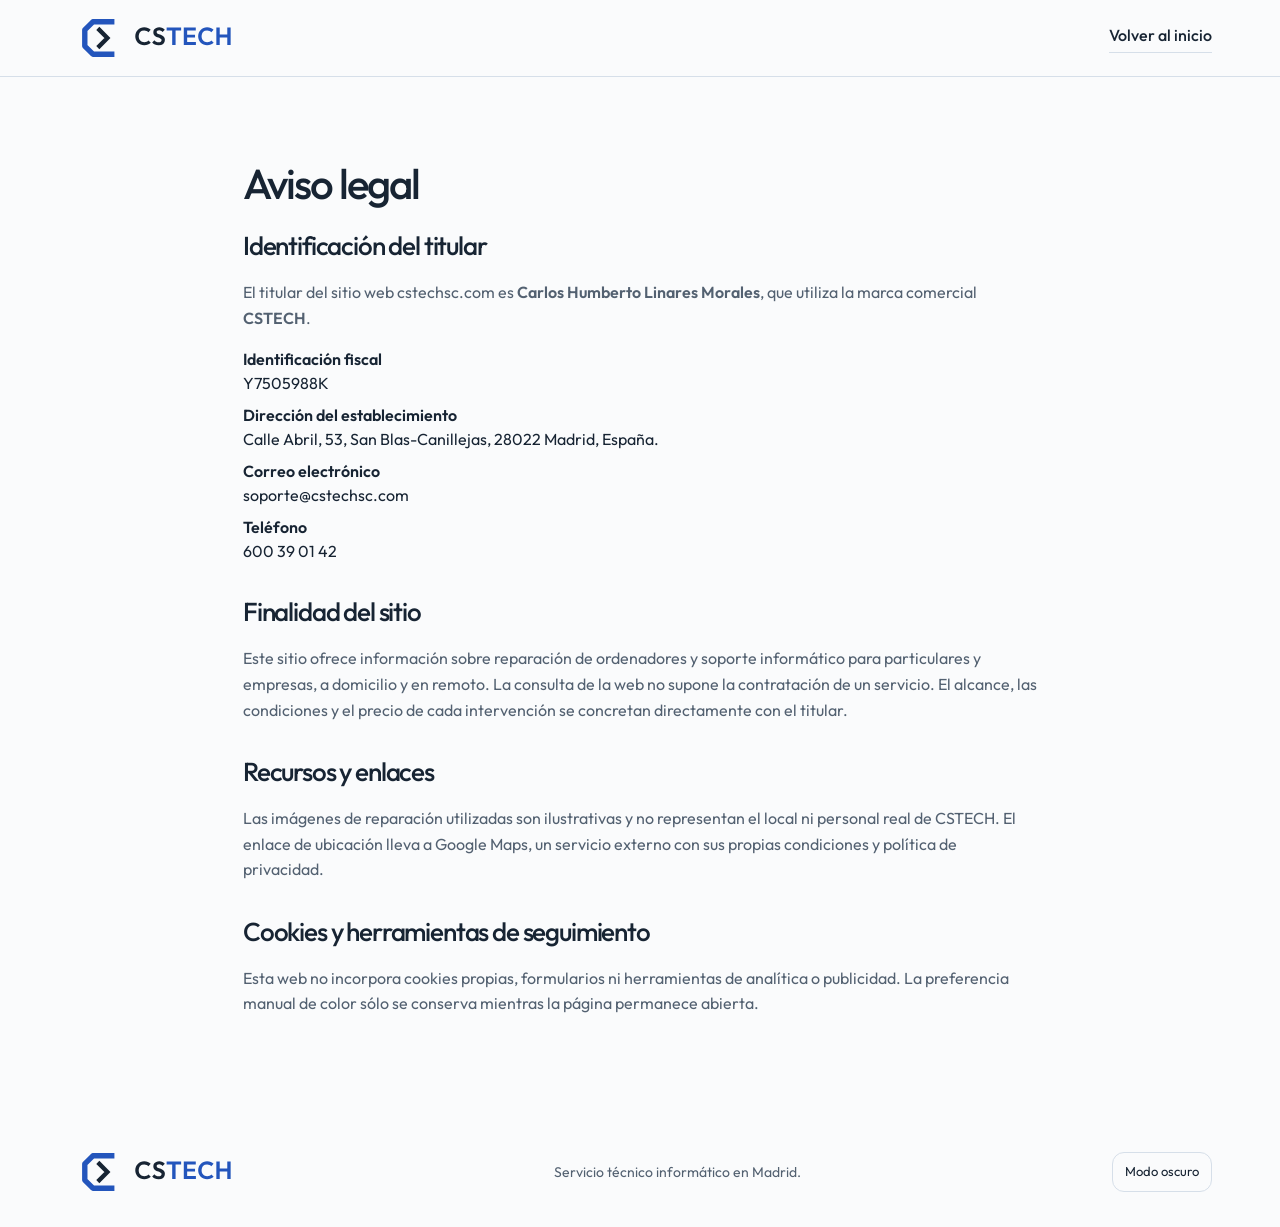
==== commit 33546917: "Publicar marca CSTECH, iconos y guia de identidad" ====
--- a/aviso-legal.html
+++ b/aviso-legal.html
@@ -1,8 +1,8 @@
 <!doctype html>
-<html lang="es"><head><meta charset="UTF-8"><meta name="viewport" content="width=device-width, initial-scale=1"><title>Aviso legal | CSTECH</title><meta name="robots" content="noindex,follow"><link rel="canonical" href="https://cstechsc.com/aviso-legal.html">  <script type="module" crossorigin src="/assets/main-DW0fGYz3.js"></script>
-  <link rel="stylesheet" crossorigin href="/assets/main-CNk1xnWR.css">
+<html lang="es"><head><meta charset="UTF-8"><meta name="viewport" content="width=device-width, initial-scale=1"><title>Aviso legal | CSTECH</title><meta name="robots" content="noindex,follow"><link rel="canonical" href="https://cstechsc.com/aviso-legal.html"><link rel="icon" href="/favicon.svg" type="image/svg+xml"><link rel="apple-touch-icon" href="/apple-touch-icon.png">  <script type="module" crossorigin src="/assets/main-BhO9W3ni.js"></script>
+  <link rel="stylesheet" crossorigin href="/assets/main-9bM_xtZb.css">
 </head>
-<body><a class="skip-link" href="#contenido">Ir al contenido</a><header class="site-header"><nav class="container nav-shell" aria-label="Navegación principal"><a class="wordmark" href="/" aria-label="CSTECH, inicio">CS<span>TECH</span><span class="brand-dot" aria-hidden="true">.</span></a><a class="text-link" href="/">Volver al inicio</a></nav></header>
+<body><a class="skip-link" href="#contenido">Ir al contenido</a><header class="site-header"><nav class="container nav-shell" aria-label="Navegación principal"><a class="wordmark" href="/" aria-label="CSTECH, inicio"><img class="brand-logo brand-logo-light" src="/marca/logo-principal.svg" alt="CSTECH" width="174" height="54"><img class="brand-logo brand-logo-dark" src="/marca/logo-inverso.svg" alt="CSTECH" width="174" height="54"></a><a class="text-link" href="/">Volver al inicio</a></nav></header>
 <main id="contenido" class="container section" style="max-width:850px"><h1 style="font-size:42px">Aviso legal</h1><h2 style="font-size:26px">Identificación del titular</h2><p>El titular del sitio web cstechsc.com es <strong>Carlos Humberto Linares Morales</strong>, que utiliza la marca comercial <strong>CSTECH</strong>.</p><dl><dt>Identificación fiscal</dt><dd>Y7505988K</dd><dt>Dirección del establecimiento</dt><dd>Calle Abril, 53, San Blas-Canillejas, 28022 Madrid, España.</dd><dt>Correo electrónico</dt><dd><a href="mailto:soporte@cstechsc.com">soporte@cstechsc.com</a></dd><dt>Teléfono</dt><dd><a href="tel:+34600390142">600 39 01 42</a></dd></dl>
 <h2 style="font-size:26px;margin-top:34px">Finalidad del sitio</h2><p>Este sitio ofrece información sobre reparación de ordenadores y soporte informático para particulares y empresas, a domicilio y en remoto. La consulta de la web no supone la contratación de un servicio. El alcance, las condiciones y el precio de cada intervención se concretan directamente con el titular.</p><h2 style="font-size:26px;margin-top:34px">Recursos y enlaces</h2><p>Las imágenes de reparación utilizadas son ilustrativas y no representan el local ni personal real de CSTECH. El enlace de ubicación lleva a Google Maps, un servicio externo con sus propias condiciones y política de privacidad.</p><h2 style="font-size:26px;margin-top:34px">Cookies y herramientas de seguimiento</h2><p>Esta web no incorpora cookies propias, formularios ni herramientas de analítica o publicidad. La preferencia manual de color sólo se conserva mientras la página permanece abierta.</p></main>
-<footer class="container site-footer"><a class="wordmark" href="/">CS<span>TECH</span><span class="brand-dot" aria-hidden="true">.</span></a><p>Servicio técnico informático en Madrid.</p><button id="theme-toggle" type="button" aria-pressed="false">Modo oscuro</button></footer></body></html>
+<footer class="container site-footer"><a class="wordmark" href="/"><img class="brand-logo brand-logo-light" src="/marca/logo-principal.svg" alt="CSTECH" width="174" height="54"><img class="brand-logo brand-logo-dark" src="/marca/logo-inverso.svg" alt="CSTECH" width="174" height="54"></a><p>Servicio técnico informático en Madrid.</p><button id="theme-toggle" type="button" aria-pressed="false">Modo oscuro</button></footer></body></html>
--- a/assets/main-9bM_xtZb.css
+++ b/assets/main-9bM_xtZb.css
@@ -0,0 +1 @@
+@charset "UTF-8";:root,[data-bs-theme=light]{--bs-blue:#0d6efd;--bs-indigo:#6610f2;--bs-purple:#6f42c1;--bs-pink:#d63384;--bs-red:#dc3545;--bs-orange:#fd7e14;--bs-yellow:#ffc107;--bs-green:#198754;--bs-teal:#20c997;--bs-cyan:#0dcaf0;--bs-black:#000;--bs-white:#fff;--bs-gray:#6c757d;--bs-gray-dark:#343a40;--bs-gray-100:#f8f9fa;--bs-gray-200:#e9ecef;--bs-gray-300:#dee2e6;--bs-gray-400:#ced4da;--bs-gray-500:#adb5bd;--bs-gray-600:#6c757d;--bs-gray-700:#495057;--bs-gray-800:#343a40;--bs-gray-900:#212529;--bs-primary:#0d6efd;--bs-secondary:#6c757d;--bs-success:#198754;--bs-info:#0dcaf0;--bs-warning:#ffc107;--bs-danger:#dc3545;--bs-light:#f8f9fa;--bs-dark:#212529;--bs-primary-rgb:13,110,253;--bs-secondary-rgb:108,117,125;--bs-success-rgb:25,135,84;--bs-info-rgb:13,202,240;--bs-warning-rgb:255,193,7;--bs-danger-rgb:220,53,69;--bs-light-rgb:248,249,250;--bs-dark-rgb:33,37,41;--bs-primary-text-emphasis:#052c65;--bs-secondary-text-emphasis:#2b2f32;--bs-success-text-emphasis:#0a3622;--bs-info-text-emphasis:#055160;--bs-warning-text-emphasis:#664d03;--bs-danger-text-emphasis:#58151c;--bs-light-text-emphasis:#495057;--bs-dark-text-emphasis:#495057;--bs-primary-bg-subtle:#cfe2ff;--bs-secondary-bg-subtle:#e2e3e5;--bs-success-bg-subtle:#d1e7dd;--bs-info-bg-subtle:#cff4fc;--bs-warning-bg-subtle:#fff3cd;--bs-danger-bg-subtle:#f8d7da;--bs-light-bg-subtle:#fcfcfd;--bs-dark-bg-subtle:#ced4da;--bs-primary-border-subtle:#9ec5fe;--bs-secondary-border-subtle:#c4c8cb;--bs-success-border-subtle:#a3cfbb;--bs-info-border-subtle:#9eeaf9;--bs-warning-border-subtle:#ffe69c;--bs-danger-border-subtle:#f1aeb5;--bs-light-border-subtle:#e9ecef;--bs-dark-border-subtle:#adb5bd;--bs-white-rgb:255,255,255;--bs-black-rgb:0,0,0;--bs-font-sans-serif:system-ui,-apple-system,"Segoe UI",Roboto,"Helvetica Neue","Noto Sans","Liberation Sans",Arial,sans-serif,"Apple Color Emoji","Segoe UI Emoji","Segoe UI Symbol","Noto Color Emoji";--bs-font-monospace:SFMono-Regular,Menlo,Monaco,Consolas,"Liberation Mono","Courier New",monospace;--bs-gradient:linear-gradient(180deg, rgba(255, 255, 255, .15), rgba(255, 255, 255, 0));--bs-body-font-family:var(--bs-font-sans-serif);--bs-body-font-size:1rem;--bs-body-font-weight:400;--bs-body-line-height:1.5;--bs-body-color:#212529;--bs-body-color-rgb:33,37,41;--bs-body-bg:#fff;--bs-body-bg-rgb:255,255,255;--bs-emphasis-color:#000;--bs-emphasis-color-rgb:0,0,0;--bs-secondary-color:rgba(33, 37, 41, .75);--bs-secondary-color-rgb:33,37,41;--bs-secondary-bg:#e9ecef;--bs-secondary-bg-rgb:233,236,239;--bs-tertiary-color:rgba(33, 37, 41, .5);--bs-tertiary-color-rgb:33,37,41;--bs-tertiary-bg:#f8f9fa;--bs-tertiary-bg-rgb:248,249,250;--bs-heading-color:inherit;--bs-link-color:#0d6efd;--bs-link-color-rgb:13,110,253;--bs-link-decoration:underline;--bs-link-hover-color:#0a58ca;--bs-link-hover-color-rgb:10,88,202;--bs-code-color:#d63384;--bs-highlight-color:#212529;--bs-highlight-bg:#fff3cd;--bs-border-width:1px;--bs-border-style:solid;--bs-border-color:#dee2e6;--bs-border-color-translucent:rgba(0, 0, 0, .175);--bs-border-radius:.375rem;--bs-border-radius-sm:.25rem;--bs-border-radius-lg:.5rem;--bs-border-radius-xl:1rem;--bs-border-radius-xxl:2rem;--bs-border-radius-2xl:var(--bs-border-radius-xxl);--bs-border-radius-pill:50rem;--bs-box-shadow:0 .5rem 1rem rgba(0, 0, 0, .15);--bs-box-shadow-sm:0 .125rem .25rem rgba(0, 0, 0, .075);--bs-box-shadow-lg:0 1rem 3rem rgba(0, 0, 0, .175);--bs-box-shadow-inset:inset 0 1px 2px rgba(0, 0, 0, .075);--bs-focus-ring-width:.25rem;--bs-focus-ring-opacity:.25;--bs-focus-ring-color:rgba(13, 110, 253, .25);--bs-form-valid-color:#198754;--bs-form-valid-border-color:#198754;--bs-form-invalid-color:#dc3545;--bs-form-invalid-border-color:#dc3545}[data-bs-theme=dark]{color-scheme:dark;--bs-body-color:#dee2e6;--bs-body-color-rgb:222,226,230;--bs-body-bg:#212529;--bs-body-bg-rgb:33,37,41;--bs-emphasis-color:#fff;--bs-emphasis-color-rgb:255,255,255;--bs-secondary-color:rgba(222, 226, 230, .75);--bs-secondary-color-rgb:222,226,230;--bs-secondary-bg:#343a40;--bs-secondary-bg-rgb:52,58,64;--bs-tertiary-color:rgba(222, 226, 230, .5);--bs-tertiary-color-rgb:222,226,230;--bs-tertiary-bg:#2b3035;--bs-tertiary-bg-rgb:43,48,53;--bs-primary-text-emphasis:#6ea8fe;--bs-secondary-text-emphasis:#a7acb1;--bs-success-text-emphasis:#75b798;--bs-info-text-emphasis:#6edff6;--bs-warning-text-emphasis:#ffda6a;--bs-danger-text-emphasis:#ea868f;--bs-light-text-emphasis:#f8f9fa;--bs-dark-text-emphasis:#dee2e6;--bs-primary-bg-subtle:#031633;--bs-secondary-bg-subtle:#161719;--bs-success-bg-subtle:#051b11;--bs-info-bg-subtle:#032830;--bs-warning-bg-subtle:#332701;--bs-danger-bg-subtle:#2c0b0e;--bs-light-bg-subtle:#343a40;--bs-dark-bg-subtle:#1a1d20;--bs-primary-border-subtle:#084298;--bs-secondary-border-subtle:#41464b;--bs-success-border-subtle:#0f5132;--bs-info-border-subtle:#087990;--bs-warning-border-subtle:#997404;--bs-danger-border-subtle:#842029;--bs-light-border-subtle:#495057;--bs-dark-border-subtle:#343a40;--bs-heading-color:inherit;--bs-link-color:#6ea8fe;--bs-link-hover-color:#8bb9fe;--bs-link-color-rgb:110,168,254;--bs-link-hover-color-rgb:139,185,254;--bs-code-color:#e685b5;--bs-highlight-color:#dee2e6;--bs-highlight-bg:#664d03;--bs-border-color:#495057;--bs-border-color-translucent:rgba(255, 255, 255, .15);--bs-form-valid-color:#75b798;--bs-form-valid-border-color:#75b798;--bs-form-invalid-color:#ea868f;--bs-form-invalid-border-color:#ea868f}*,:after,:before{box-sizing:border-box}@media(prefers-reduced-motion:no-preference){:root{scroll-behavior:smooth}}body{margin:0;font-family:var(--bs-body-font-family);font-size:var(--bs-body-font-size);font-weight:var(--bs-body-font-weight);line-height:var(--bs-body-line-height);color:var(--bs-body-color);text-align:var(--bs-body-text-align);background-color:var(--bs-body-bg);-webkit-text-size-adjust:100%;-webkit-tap-highlight-color:transparent}hr{margin:1rem 0;color:inherit;border:0;border-top:var(--bs-border-width) solid;opacity:.25}.h1,.h2,.h3,.h4,.h5,.h6,h1,h2,h3,h4,h5,h6{margin-top:0;margin-bottom:.5rem;font-weight:500;line-height:1.2;color:var(--bs-heading-color)}.h1,h1{font-size:calc(1.375rem + 1.5vw)}@media(min-width:1200px){.h1,h1{font-size:2.5rem}}.h2,h2{font-size:calc(1.325rem + .9vw)}@media(min-width:1200px){.h2,h2{font-size:2rem}}.h3,h3{font-size:calc(1.3rem + .6vw)}@media(min-width:1200px){.h3,h3{font-size:1.75rem}}.h4,h4{font-size:calc(1.275rem + .3vw)}@media(min-width:1200px){.h4,h4{font-size:1.5rem}}.h5,h5{font-size:1.25rem}.h6,h6{font-size:1rem}p{margin-top:0;margin-bottom:1rem}abbr[title]{-webkit-text-decoration:underline dotted;text-decoration:underline dotted;cursor:help;-webkit-text-decoration-skip-ink:none;text-decoration-skip-ink:none}address{margin-bottom:1rem;font-style:normal;line-height:inherit}ol,ul{padding-left:2rem}dl,ol,ul{margin-top:0;margin-bottom:1rem}ol ol,ol ul,ul ol,ul ul{margin-bottom:0}dt{font-weight:700}dd{margin-bottom:.5rem;margin-left:0}blockquote{margin:0 0 1rem}b,strong{font-weight:bolder}.small,small{font-size:.875em}.mark,mark{padding:.1875em;color:var(--bs-highlight-color);background-color:var(--bs-highlight-bg)}sub,sup{position:relative;font-size:.75em;line-height:0;vertical-align:baseline}sub{bottom:-.25em}sup{top:-.5em}a{color:rgba(var(--bs-link-color-rgb),var(--bs-link-opacity,1));text-decoration:underline}a:hover{--bs-link-color-rgb:var(--bs-link-hover-color-rgb)}a:not([href]):not([class]),a:not([href]):not([class]):hover{color:inherit;text-decoration:none}code,kbd,pre,samp{font-family:var(--bs-font-monospace);font-size:1em}pre{display:block;margin-top:0;margin-bottom:1rem;overflow:auto;font-size:.875em}pre code{font-size:inherit;color:inherit;word-break:normal}code{font-size:.875em;color:var(--bs-code-color);word-wrap:break-word}a>code{color:inherit}kbd{padding:.1875rem .375rem;font-size:.875em;color:var(--bs-body-bg);background-color:var(--bs-body-color);border-radius:.25rem}kbd kbd{padding:0;font-size:1em}figure{margin:0 0 1rem}img,svg{vertical-align:middle}table{caption-side:bottom;border-collapse:collapse}caption{padding-top:.5rem;padding-bottom:.5rem;color:var(--bs-secondary-color);text-align:left}th{text-align:inherit;text-align:-webkit-match-parent}tbody,td,tfoot,th,thead,tr{border-color:inherit;border-style:solid;border-width:0}label{display:inline-block}button{border-radius:0}button:focus:not(:focus-visible){outline:0}button,input,optgroup,select,textarea{margin:0;font-family:inherit;font-size:inherit;line-height:inherit}button,select{text-transform:none}[role=button]{cursor:pointer}select{word-wrap:normal}select:disabled{opacity:1}[list]:not([type=date]):not([type=datetime-local]):not([type=month]):not([type=week]):not([type=time])::-webkit-calendar-picker-indicator{display:none!important}[type=button],[type=reset],[type=submit],button{-webkit-appearance:button}[type=button]:not(:disabled),[type=reset]:not(:disabled),[type=submit]:not(:disabled),button:not(:disabled){cursor:pointer}::-moz-focus-inner{padding:0;border-style:none}textarea{resize:vertical}fieldset{min-width:0;padding:0;margin:0;border:0}legend{float:left;width:100%;padding:0;margin-bottom:.5rem;line-height:inherit;font-size:calc(1.275rem + .3vw)}@media(min-width:1200px){legend{font-size:1.5rem}}legend+*{clear:left}::-webkit-datetime-edit-day-field,::-webkit-datetime-edit-fields-wrapper,::-webkit-datetime-edit-hour-field,::-webkit-datetime-edit-minute,::-webkit-datetime-edit-month-field,::-webkit-datetime-edit-text,::-webkit-datetime-edit-year-field{padding:0}::-webkit-inner-spin-button{height:auto}[type=search]{-webkit-appearance:textfield;outline-offset:-2px}[type=search]::-webkit-search-cancel-button{cursor:pointer;filter:grayscale(1)}::-webkit-search-decoration{-webkit-appearance:none}::-webkit-color-swatch-wrapper{padding:0}::-webkit-file-upload-button{font:inherit;-webkit-appearance:button}::file-selector-button{font:inherit;-webkit-appearance:button}output{display:inline-block}iframe{border:0}summary{display:list-item;cursor:pointer}progress{vertical-align:baseline}[hidden]{display:none!important}.lead{font-size:1.25rem;font-weight:300}.display-1{font-weight:300;line-height:1.2;font-size:calc(1.625rem + 4.5vw)}@media(min-width:1200px){.display-1{font-size:5rem}}.display-2{font-weight:300;line-height:1.2;font-size:calc(1.575rem + 3.9vw)}@media(min-width:1200px){.display-2{font-size:4.5rem}}.display-3{font-weight:300;line-height:1.2;font-size:calc(1.525rem + 3.3vw)}@media(min-width:1200px){.display-3{font-size:4rem}}.display-4{font-weight:300;line-height:1.2;font-size:calc(1.475rem + 2.7vw)}@media(min-width:1200px){.display-4{font-size:3.5rem}}.display-5{font-weight:300;line-height:1.2;font-size:calc(1.425rem + 2.1vw)}@media(min-width:1200px){.display-5{font-size:3rem}}.display-6{font-weight:300;line-height:1.2;font-size:calc(1.375rem + 1.5vw)}@media(min-width:1200px){.display-6{font-size:2.5rem}}.list-unstyled,.list-inline{padding-left:0;list-style:none}.list-inline-item{display:inline-block}.list-inline-item:not(:last-child){margin-right:.5rem}.initialism{font-size:.875em;text-transform:uppercase}.blockquote{margin-bottom:1rem;font-size:1.25rem}.blockquote>:last-child{margin-bottom:0}.blockquote-footer{margin-top:-1rem;margin-bottom:1rem;font-size:.875em;color:#6c757d}.blockquote-footer:before{content:"— "}.img-fluid{max-width:100%;height:auto}.img-thumbnail{padding:.25rem;background-color:var(--bs-body-bg);border:var(--bs-border-width) solid var(--bs-border-color);border-radius:var(--bs-border-radius);max-width:100%;height:auto}.figure{display:inline-block}.figure-img{margin-bottom:.5rem;line-height:1}.figure-caption{font-size:.875em;color:var(--bs-secondary-color)}.container,.container-fluid,.container-lg,.container-md,.container-sm,.container-xl,.container-xxl{--bs-gutter-x:1.5rem;--bs-gutter-y:0;width:100%;padding-right:calc(var(--bs-gutter-x) * .5);padding-left:calc(var(--bs-gutter-x) * .5);margin-right:auto;margin-left:auto}@media(min-width:576px){.container,.container-sm{max-width:540px}}@media(min-width:768px){.container,.container-md,.container-sm{max-width:720px}}@media(min-width:992px){.container,.container-lg,.container-md,.container-sm{max-width:960px}}@media(min-width:1200px){.container,.container-lg,.container-md,.container-sm,.container-xl{max-width:1140px}}@media(min-width:1400px){.container,.container-lg,.container-md,.container-sm,.container-xl,.container-xxl{max-width:1320px}}:root{--bs-breakpoint-xs:0;--bs-breakpoint-sm:576px;--bs-breakpoint-md:768px;--bs-breakpoint-lg:992px;--bs-breakpoint-xl:1200px;--bs-breakpoint-xxl:1400px}.row{--bs-gutter-x:1.5rem;--bs-gutter-y:0;display:flex;flex-wrap:wrap;margin-top:calc(-1 * var(--bs-gutter-y));margin-right:calc(-.5 * var(--bs-gutter-x));margin-left:calc(-.5 * var(--bs-gutter-x))}.row>*{flex-shrink:0;width:100%;max-width:100%;padding-right:calc(var(--bs-gutter-x) * .5);padding-left:calc(var(--bs-gutter-x) * .5);margin-top:var(--bs-gutter-y)}.col{flex:1 0 0}.row-cols-auto>*{flex:0 0 auto;width:auto}.row-cols-1>*{flex:0 0 auto;width:100%}.row-cols-2>*{flex:0 0 auto;width:50%}.row-cols-3>*{flex:0 0 auto;width:33.33333333%}.row-cols-4>*{flex:0 0 auto;width:25%}.row-cols-5>*{flex:0 0 auto;width:20%}.row-cols-6>*{flex:0 0 auto;width:16.66666667%}.col-auto{flex:0 0 auto;width:auto}.col-1{flex:0 0 auto;width:8.33333333%}.col-2{flex:0 0 auto;width:16.66666667%}.col-3{flex:0 0 auto;width:25%}.col-4{flex:0 0 auto;width:33.33333333%}.col-5{flex:0 0 auto;width:41.66666667%}.col-6{flex:0 0 auto;width:50%}.col-7{flex:0 0 auto;width:58.33333333%}.col-8{flex:0 0 auto;width:66.66666667%}.col-9{flex:0 0 auto;width:75%}.col-10{flex:0 0 auto;width:83.33333333%}.col-11{flex:0 0 auto;width:91.66666667%}.col-12{flex:0 0 auto;width:100%}.offset-1{margin-left:8.33333333%}.offset-2{margin-left:16.66666667%}.offset-3{margin-left:25%}.offset-4{margin-left:33.33333333%}.offset-5{margin-left:41.66666667%}.offset-6{margin-left:50%}.offset-7{margin-left:58.33333333%}.offset-8{margin-left:66.66666667%}.offset-9{margin-left:75%}.offset-10{margin-left:83.33333333%}.offset-11{margin-left:91.66666667%}.g-0,.gx-0{--bs-gutter-x:0}.g-0,.gy-0{--bs-gutter-y:0}.g-1,.gx-1{--bs-gutter-x:.25rem}.g-1,.gy-1{--bs-gutter-y:.25rem}.g-2,.gx-2{--bs-gutter-x:.5rem}.g-2,.gy-2{--bs-gutter-y:.5rem}.g-3,.gx-3{--bs-gutter-x:1rem}.g-3,.gy-3{--bs-gutter-y:1rem}.g-4,.gx-4{--bs-gutter-x:1.5rem}.g-4,.gy-4{--bs-gutter-y:1.5rem}.g-5,.gx-5{--bs-gutter-x:3rem}.g-5,.gy-5{--bs-gutter-y:3rem}@media(min-width:576px){.col-sm{flex:1 0 0}.row-cols-sm-auto>*{flex:0 0 auto;width:auto}.row-cols-sm-1>*{flex:0 0 auto;width:100%}.row-cols-sm-2>*{flex:0 0 auto;width:50%}.row-cols-sm-3>*{flex:0 0 auto;width:33.33333333%}.row-cols-sm-4>*{flex:0 0 auto;width:25%}.row-cols-sm-5>*{flex:0 0 auto;width:20%}.row-cols-sm-6>*{flex:0 0 auto;width:16.66666667%}.col-sm-auto{flex:0 0 auto;width:auto}.col-sm-1{flex:0 0 auto;width:8.33333333%}.col-sm-2{flex:0 0 auto;width:16.66666667%}.col-sm-3{flex:0 0 auto;width:25%}.col-sm-4{flex:0 0 auto;width:33.33333333%}.col-sm-5{flex:0 0 auto;width:41.66666667%}.col-sm-6{flex:0 0 auto;width:50%}.col-sm-7{flex:0 0 auto;width:58.33333333%}.col-sm-8{flex:0 0 auto;width:66.66666667%}.col-sm-9{flex:0 0 auto;width:75%}.col-sm-10{flex:0 0 auto;width:83.33333333%}.col-sm-11{flex:0 0 auto;width:91.66666667%}.col-sm-12{flex:0 0 auto;width:100%}.offset-sm-0{margin-left:0}.offset-sm-1{margin-left:8.33333333%}.offset-sm-2{margin-left:16.66666667%}.offset-sm-3{margin-left:25%}.offset-sm-4{margin-left:33.33333333%}.offset-sm-5{margin-left:41.66666667%}.offset-sm-6{margin-left:50%}.offset-sm-7{margin-left:58.33333333%}.offset-sm-8{margin-left:66.66666667%}.offset-sm-9{margin-left:75%}.offset-sm-10{margin-left:83.33333333%}.offset-sm-11{margin-left:91.66666667%}.g-sm-0,.gx-sm-0{--bs-gutter-x:0}.g-sm-0,.gy-sm-0{--bs-gutter-y:0}.g-sm-1,.gx-sm-1{--bs-gutter-x:.25rem}.g-sm-1,.gy-sm-1{--bs-gutter-y:.25rem}.g-sm-2,.gx-sm-2{--bs-gutter-x:.5rem}.g-sm-2,.gy-sm-2{--bs-gutter-y:.5rem}.g-sm-3,.gx-sm-3{--bs-gutter-x:1rem}.g-sm-3,.gy-sm-3{--bs-gutter-y:1rem}.g-sm-4,.gx-sm-4{--bs-gutter-x:1.5rem}.g-sm-4,.gy-sm-4{--bs-gutter-y:1.5rem}.g-sm-5,.gx-sm-5{--bs-gutter-x:3rem}.g-sm-5,.gy-sm-5{--bs-gutter-y:3rem}}@media(min-width:768px){.col-md{flex:1 0 0}.row-cols-md-auto>*{flex:0 0 auto;width:auto}.row-cols-md-1>*{flex:0 0 auto;width:100%}.row-cols-md-2>*{flex:0 0 auto;width:50%}.row-cols-md-3>*{flex:0 0 auto;width:33.33333333%}.row-cols-md-4>*{flex:0 0 auto;width:25%}.row-cols-md-5>*{flex:0 0 auto;width:20%}.row-cols-md-6>*{flex:0 0 auto;width:16.66666667%}.col-md-auto{flex:0 0 auto;width:auto}.col-md-1{flex:0 0 auto;width:8.33333333%}.col-md-2{flex:0 0 auto;width:16.66666667%}.col-md-3{flex:0 0 auto;width:25%}.col-md-4{flex:0 0 auto;width:33.33333333%}.col-md-5{flex:0 0 auto;width:41.66666667%}.col-md-6{flex:0 0 auto;width:50%}.col-md-7{flex:0 0 auto;width:58.33333333%}.col-md-8{flex:0 0 auto;width:66.66666667%}.col-md-9{flex:0 0 auto;width:75%}.col-md-10{flex:0 0 auto;width:83.33333333%}.col-md-11{flex:0 0 auto;width:91.66666667%}.col-md-12{flex:0 0 auto;width:100%}.offset-md-0{margin-left:0}.offset-md-1{margin-left:8.33333333%}.offset-md-2{margin-left:16.66666667%}.offset-md-3{margin-left:25%}.offset-md-4{margin-left:33.33333333%}.offset-md-5{margin-left:41.66666667%}.offset-md-6{margin-left:50%}.offset-md-7{margin-left:58.33333333%}.offset-md-8{margin-left:66.66666667%}.offset-md-9{margin-left:75%}.offset-md-10{margin-left:83.33333333%}.offset-md-11{margin-left:91.66666667%}.g-md-0,.gx-md-0{--bs-gutter-x:0}.g-md-0,.gy-md-0{--bs-gutter-y:0}.g-md-1,.gx-md-1{--bs-gutter-x:.25rem}.g-md-1,.gy-md-1{--bs-gutter-y:.25rem}.g-md-2,.gx-md-2{--bs-gutter-x:.5rem}.g-md-2,.gy-md-2{--bs-gutter-y:.5rem}.g-md-3,.gx-md-3{--bs-gutter-x:1rem}.g-md-3,.gy-md-3{--bs-gutter-y:1rem}.g-md-4,.gx-md-4{--bs-gutter-x:1.5rem}.g-md-4,.gy-md-4{--bs-gutter-y:1.5rem}.g-md-5,.gx-md-5{--bs-gutter-x:3rem}.g-md-5,.gy-md-5{--bs-gutter-y:3rem}}@media(min-width:992px){.col-lg{flex:1 0 0}.row-cols-lg-auto>*{flex:0 0 auto;width:auto}.row-cols-lg-1>*{flex:0 0 auto;width:100%}.row-cols-lg-2>*{flex:0 0 auto;width:50%}.row-cols-lg-3>*{flex:0 0 auto;width:33.33333333%}.row-cols-lg-4>*{flex:0 0 auto;width:25%}.row-cols-lg-5>*{flex:0 0 auto;width:20%}.row-cols-lg-6>*{flex:0 0 auto;width:16.66666667%}.col-lg-auto{flex:0 0 auto;width:auto}.col-lg-1{flex:0 0 auto;width:8.33333333%}.col-lg-2{flex:0 0 auto;width:16.66666667%}.col-lg-3{flex:0 0 auto;width:25%}.col-lg-4{flex:0 0 auto;width:33.33333333%}.col-lg-5{flex:0 0 auto;width:41.66666667%}.col-lg-6{flex:0 0 auto;width:50%}.col-lg-7{flex:0 0 auto;width:58.33333333%}.col-lg-8{flex:0 0 auto;width:66.66666667%}.col-lg-9{flex:0 0 auto;width:75%}.col-lg-10{flex:0 0 auto;width:83.33333333%}.col-lg-11{flex:0 0 auto;width:91.66666667%}.col-lg-12{flex:0 0 auto;width:100%}.offset-lg-0{margin-left:0}.offset-lg-1{margin-left:8.33333333%}.offset-lg-2{margin-left:16.66666667%}.offset-lg-3{margin-left:25%}.offset-lg-4{margin-left:33.33333333%}.offset-lg-5{margin-left:41.66666667%}.offset-lg-6{margin-left:50%}.offset-lg-7{margin-left:58.33333333%}.offset-lg-8{margin-left:66.66666667%}.offset-lg-9{margin-left:75%}.offset-lg-10{margin-left:83.33333333%}.offset-lg-11{margin-left:91.66666667%}.g-lg-0,.gx-lg-0{--bs-gutter-x:0}.g-lg-0,.gy-lg-0{--bs-gutter-y:0}.g-lg-1,.gx-lg-1{--bs-gutter-x:.25rem}.g-lg-1,.gy-lg-1{--bs-gutter-y:.25rem}.g-lg-2,.gx-lg-2{--bs-gutter-x:.5rem}.g-lg-2,.gy-lg-2{--bs-gutter-y:.5rem}.g-lg-3,.gx-lg-3{--bs-gutter-x:1rem}.g-lg-3,.gy-lg-3{--bs-gutter-y:1rem}.g-lg-4,.gx-lg-4{--bs-gutter-x:1.5rem}.g-lg-4,.gy-lg-4{--bs-gutter-y:1.5rem}.g-lg-5,.gx-lg-5{--bs-gutter-x:3rem}.g-lg-5,.gy-lg-5{--bs-gutter-y:3rem}}@media(min-width:1200px){.col-xl{flex:1 0 0}.row-cols-xl-auto>*{flex:0 0 auto;width:auto}.row-cols-xl-1>*{flex:0 0 auto;width:100%}.row-cols-xl-2>*{flex:0 0 auto;width:50%}.row-cols-xl-3>*{flex:0 0 auto;width:33.33333333%}.row-cols-xl-4>*{flex:0 0 auto;width:25%}.row-cols-xl-5>*{flex:0 0 auto;width:20%}.row-cols-xl-6>*{flex:0 0 auto;width:16.66666667%}.col-xl-auto{flex:0 0 auto;width:auto}.col-xl-1{flex:0 0 auto;width:8.33333333%}.col-xl-2{flex:0 0 auto;width:16.66666667%}.col-xl-3{flex:0 0 auto;width:25%}.col-xl-4{flex:0 0 auto;width:33.33333333%}.col-xl-5{flex:0 0 auto;width:41.66666667%}.col-xl-6{flex:0 0 auto;width:50%}.col-xl-7{flex:0 0 auto;width:58.33333333%}.col-xl-8{flex:0 0 auto;width:66.66666667%}.col-xl-9{flex:0 0 auto;width:75%}.col-xl-10{flex:0 0 auto;width:83.33333333%}.col-xl-11{flex:0 0 auto;width:91.66666667%}.col-xl-12{flex:0 0 auto;width:100%}.offset-xl-0{margin-left:0}.offset-xl-1{margin-left:8.33333333%}.offset-xl-2{margin-left:16.66666667%}.offset-xl-3{margin-left:25%}.offset-xl-4{margin-left:33.33333333%}.offset-xl-5{margin-left:41.66666667%}.offset-xl-6{margin-left:50%}.offset-xl-7{margin-left:58.33333333%}.offset-xl-8{margin-left:66.66666667%}.offset-xl-9{margin-left:75%}.offset-xl-10{margin-left:83.33333333%}.offset-xl-11{margin-left:91.66666667%}.g-xl-0,.gx-xl-0{--bs-gutter-x:0}.g-xl-0,.gy-xl-0{--bs-gutter-y:0}.g-xl-1,.gx-xl-1{--bs-gutter-x:.25rem}.g-xl-1,.gy-xl-1{--bs-gutter-y:.25rem}.g-xl-2,.gx-xl-2{--bs-gutter-x:.5rem}.g-xl-2,.gy-xl-2{--bs-gutter-y:.5rem}.g-xl-3,.gx-xl-3{--bs-gutter-x:1rem}.g-xl-3,.gy-xl-3{--bs-gutter-y:1rem}.g-xl-4,.gx-xl-4{--bs-gutter-x:1.5rem}.g-xl-4,.gy-xl-4{--bs-gutter-y:1.5rem}.g-xl-5,.gx-xl-5{--bs-gutter-x:3rem}.g-xl-5,.gy-xl-5{--bs-gutter-y:3rem}}@media(min-width:1400px){.col-xxl{flex:1 0 0}.row-cols-xxl-auto>*{flex:0 0 auto;width:auto}.row-cols-xxl-1>*{flex:0 0 auto;width:100%}.row-cols-xxl-2>*{flex:0 0 auto;width:50%}.row-cols-xxl-3>*{flex:0 0 auto;width:33.33333333%}.row-cols-xxl-4>*{flex:0 0 auto;width:25%}.row-cols-xxl-5>*{flex:0 0 auto;width:20%}.row-cols-xxl-6>*{flex:0 0 auto;width:16.66666667%}.col-xxl-auto{flex:0 0 auto;width:auto}.col-xxl-1{flex:0 0 auto;width:8.33333333%}.col-xxl-2{flex:0 0 auto;width:16.66666667%}.col-xxl-3{flex:0 0 auto;width:25%}.col-xxl-4{flex:0 0 auto;width:33.33333333%}.col-xxl-5{flex:0 0 auto;width:41.66666667%}.col-xxl-6{flex:0 0 auto;width:50%}.col-xxl-7{flex:0 0 auto;width:58.33333333%}.col-xxl-8{flex:0 0 auto;width:66.66666667%}.col-xxl-9{flex:0 0 auto;width:75%}.col-xxl-10{flex:0 0 auto;width:83.33333333%}.col-xxl-11{flex:0 0 auto;width:91.66666667%}.col-xxl-12{flex:0 0 auto;width:100%}.offset-xxl-0{margin-left:0}.offset-xxl-1{margin-left:8.33333333%}.offset-xxl-2{margin-left:16.66666667%}.offset-xxl-3{margin-left:25%}.offset-xxl-4{margin-left:33.33333333%}.offset-xxl-5{margin-left:41.66666667%}.offset-xxl-6{margin-left:50%}.offset-xxl-7{margin-left:58.33333333%}.offset-xxl-8{margin-left:66.66666667%}.offset-xxl-9{margin-left:75%}.offset-xxl-10{margin-left:83.33333333%}.offset-xxl-11{margin-left:91.66666667%}.g-xxl-0,.gx-xxl-0{--bs-gutter-x:0}.g-xxl-0,.gy-xxl-0{--bs-gutter-y:0}.g-xxl-1,.gx-xxl-1{--bs-gutter-x:.25rem}.g-xxl-1,.gy-xxl-1{--bs-gutter-y:.25rem}.g-xxl-2,.gx-xxl-2{--bs-gutter-x:.5rem}.g-xxl-2,.gy-xxl-2{--bs-gutter-y:.5rem}.g-xxl-3,.gx-xxl-3{--bs-gutter-x:1rem}.g-xxl-3,.gy-xxl-3{--bs-gutter-y:1rem}.g-xxl-4,.gx-xxl-4{--bs-gutter-x:1.5rem}.g-xxl-4,.gy-xxl-4{--bs-gutter-y:1.5rem}.g-xxl-5,.gx-xxl-5{--bs-gutter-x:3rem}.g-xxl-5,.gy-xxl-5{--bs-gutter-y:3rem}}.table{--bs-table-color-type:initial;--bs-table-bg-type:initial;--bs-table-color-state:initial;--bs-table-bg-state:initial;--bs-table-color:var(--bs-emphasis-color);--bs-table-bg:var(--bs-body-bg);--bs-table-border-color:var(--bs-border-color);--bs-table-accent-bg:transparent;--bs-table-striped-color:var(--bs-emphasis-color);--bs-table-striped-bg:rgba(var(--bs-emphasis-color-rgb), .05);--bs-table-active-color:var(--bs-emphasis-color);--bs-table-active-bg:rgba(var(--bs-emphasis-color-rgb), .1);--bs-table-hover-color:var(--bs-emphasis-color);--bs-table-hover-bg:rgba(var(--bs-emphasis-color-rgb), .075);width:100%;margin-bottom:1rem;vertical-align:top;border-color:var(--bs-table-border-color)}.table>:not(caption)>*>*{padding:.5rem;color:var(--bs-table-color-state,var(--bs-table-color-type,var(--bs-table-color)));background-color:var(--bs-table-bg);border-bottom-width:var(--bs-border-width);box-shadow:inset 0 0 0 9999px var(--bs-table-bg-state,var(--bs-table-bg-type,var(--bs-table-accent-bg)))}.table>tbody{vertical-align:inherit}.table>thead{vertical-align:bottom}.table-group-divider{border-top:calc(var(--bs-border-width) * 2) solid currentcolor}.caption-top{caption-side:top}.table-sm>:not(caption)>*>*{padding:.25rem}.table-bordered>:not(caption)>*{border-width:var(--bs-border-width) 0}.table-bordered>:not(caption)>*>*{border-width:0 var(--bs-border-width)}.table-borderless>:not(caption)>*>*{border-bottom-width:0}.table-borderless>:not(:first-child){border-top-width:0}.table-striped>tbody>tr:nth-of-type(odd)>*{--bs-table-color-type:var(--bs-table-striped-color);--bs-table-bg-type:var(--bs-table-striped-bg)}.table-striped-columns>:not(caption)>tr>:nth-child(2n){--bs-table-color-type:var(--bs-table-striped-color);--bs-table-bg-type:var(--bs-table-striped-bg)}.table-active{--bs-table-color-state:var(--bs-table-active-color);--bs-table-bg-state:var(--bs-table-active-bg)}.table-hover>tbody>tr:hover>*{--bs-table-color-state:var(--bs-table-hover-color);--bs-table-bg-state:var(--bs-table-hover-bg)}.table-primary{--bs-table-color:#000;--bs-table-bg:#cfe2ff;--bs-table-border-color:#a6b5cc;--bs-table-striped-bg:#c5d7f2;--bs-table-striped-color:#000;--bs-table-active-bg:#bacbe6;--bs-table-active-color:#000;--bs-table-hover-bg:#bfd1ec;--bs-table-hover-color:#000;color:var(--bs-table-color);border-color:var(--bs-table-border-color)}.table-secondary{--bs-table-color:#000;--bs-table-bg:#e2e3e5;--bs-table-border-color:#b5b6b7;--bs-table-striped-bg:#d7d8da;--bs-table-striped-color:#000;--bs-table-active-bg:#cbccce;--bs-table-active-color:#000;--bs-table-hover-bg:#d1d2d4;--bs-table-hover-color:#000;color:var(--bs-table-color);border-color:var(--bs-table-border-color)}.table-success{--bs-table-color:#000;--bs-table-bg:#d1e7dd;--bs-table-border-color:#a7b9b1;--bs-table-striped-bg:#c7dbd2;--bs-table-striped-color:#000;--bs-table-active-bg:#bcd0c7;--bs-table-active-color:#000;--bs-table-hover-bg:#c1d6cc;--bs-table-hover-color:#000;color:var(--bs-table-color);border-color:var(--bs-table-border-color)}.table-info{--bs-table-color:#000;--bs-table-bg:#cff4fc;--bs-table-border-color:#a6c3ca;--bs-table-striped-bg:#c5e8ef;--bs-table-striped-color:#000;--bs-table-active-bg:#badce3;--bs-table-active-color:#000;--bs-table-hover-bg:#bfe2e9;--bs-table-hover-color:#000;color:var(--bs-table-color);border-color:var(--bs-table-border-color)}.table-warning{--bs-table-color:#000;--bs-table-bg:#fff3cd;--bs-table-border-color:#ccc2a4;--bs-table-striped-bg:#f2e7c3;--bs-table-striped-color:#000;--bs-table-active-bg:#e6dbb9;--bs-table-active-color:#000;--bs-table-hover-bg:#ece1be;--bs-table-hover-color:#000;color:var(--bs-table-color);border-color:var(--bs-table-border-color)}.table-danger{--bs-table-color:#000;--bs-table-bg:#f8d7da;--bs-table-border-color:#c6acae;--bs-table-striped-bg:#eccccf;--bs-table-striped-color:#000;--bs-table-active-bg:#dfc2c4;--bs-table-active-color:#000;--bs-table-hover-bg:#e5c7ca;--bs-table-hover-color:#000;color:var(--bs-table-color);border-color:var(--bs-table-border-color)}.table-light{--bs-table-color:#000;--bs-table-bg:#f8f9fa;--bs-table-border-color:#c6c7c8;--bs-table-striped-bg:#ecedee;--bs-table-striped-color:#000;--bs-table-active-bg:#dfe0e1;--bs-table-active-color:#000;--bs-table-hover-bg:#e5e6e7;--bs-table-hover-color:#000;color:var(--bs-table-color);border-color:var(--bs-table-border-color)}.table-dark{--bs-table-color:#fff;--bs-table-bg:#212529;--bs-table-border-color:#4d5154;--bs-table-striped-bg:#2c3034;--bs-table-striped-color:#fff;--bs-table-active-bg:#373b3e;--bs-table-active-color:#fff;--bs-table-hover-bg:#323539;--bs-table-hover-color:#fff;color:var(--bs-table-color);border-color:var(--bs-table-border-color)}.table-responsive{overflow-x:auto;-webkit-overflow-scrolling:touch}@media(max-width:575.98px){.table-responsive-sm{overflow-x:auto;-webkit-overflow-scrolling:touch}}@media(max-width:767.98px){.table-responsive-md{overflow-x:auto;-webkit-overflow-scrolling:touch}}@media(max-width:991.98px){.table-responsive-lg{overflow-x:auto;-webkit-overflow-scrolling:touch}}@media(max-width:1199.98px){.table-responsive-xl{overflow-x:auto;-webkit-overflow-scrolling:touch}}@media(max-width:1399.98px){.table-responsive-xxl{overflow-x:auto;-webkit-overflow-scrolling:touch}}.form-label{margin-bottom:.5rem}.col-form-label{padding-top:calc(.375rem + var(--bs-border-width));padding-bottom:calc(.375rem + var(--bs-border-width));margin-bottom:0;font-size:inherit;line-height:1.5}.col-form-label-lg{padding-top:calc(.5rem + var(--bs-border-width));padding-bottom:calc(.5rem + var(--bs-border-width));font-size:1.25rem}.col-form-label-sm{padding-top:calc(.25rem + var(--bs-border-width));padding-bottom:calc(.25rem + var(--bs-border-width));font-size:.875rem}.form-text{margin-top:.25rem;font-size:.875em;color:var(--bs-secondary-color)}.form-control{display:block;width:100%;padding:.375rem .75rem;font-size:1rem;font-weight:400;line-height:1.5;color:var(--bs-body-color);-webkit-appearance:none;-moz-appearance:none;appearance:none;background-color:var(--bs-body-bg);background-clip:padding-box;border:var(--bs-border-width) solid var(--bs-border-color);border-radius:var(--bs-border-radius);transition:border-color .15s ease-in-out,box-shadow .15s ease-in-out}@media(prefers-reduced-motion:reduce){.form-control{transition:none}}.form-control[type=file]{overflow:hidden}.form-control[type=file]:not(:disabled):not([readonly]){cursor:pointer}.form-control:focus{color:var(--bs-body-color);background-color:var(--bs-body-bg);border-color:#86b7fe;outline:0;box-shadow:0 0 0 .25rem #0d6efd40}.form-control::-webkit-date-and-time-value{min-width:85px;height:1.5em;margin:0}.form-control::-webkit-datetime-edit{display:block;padding:0}.form-control::placeholder{color:var(--bs-secondary-color);opacity:1}.form-control:disabled{background-color:var(--bs-secondary-bg);opacity:1}.form-control::-webkit-file-upload-button{padding:.375rem .75rem;margin:-.375rem -.75rem;-webkit-margin-end:.75rem;margin-inline-end:.75rem;color:var(--bs-body-color);background-color:var(--bs-tertiary-bg);pointer-events:none;border-color:inherit;border-style:solid;border-width:0;border-inline-end-width:var(--bs-border-width);border-radius:0;-webkit-transition:color .15s ease-in-out,background-color .15s ease-in-out,border-color .15s ease-in-out,box-shadow .15s ease-in-out;transition:color .15s ease-in-out,background-color .15s ease-in-out,border-color .15s ease-in-out,box-shadow .15s ease-in-out}.form-control::file-selector-button{padding:.375rem .75rem;margin:-.375rem -.75rem;-webkit-margin-end:.75rem;margin-inline-end:.75rem;color:var(--bs-body-color);background-color:var(--bs-tertiary-bg);pointer-events:none;border-color:inherit;border-style:solid;border-width:0;border-inline-end-width:var(--bs-border-width);border-radius:0;transition:color .15s ease-in-out,background-color .15s ease-in-out,border-color .15s ease-in-out,box-shadow .15s ease-in-out}@media(prefers-reduced-motion:reduce){.form-control::-webkit-file-upload-button{-webkit-transition:none;transition:none}.form-control::file-selector-button{transition:none}}.form-control:hover:not(:disabled):not([readonly])::-webkit-file-upload-button{background-color:var(--bs-secondary-bg)}.form-control:hover:not(:disabled):not([readonly])::file-selector-button{background-color:var(--bs-secondary-bg)}.form-control-plaintext{display:block;width:100%;padding:.375rem 0;margin-bottom:0;line-height:1.5;color:var(--bs-body-color);background-color:transparent;border:solid transparent;border-width:var(--bs-border-width) 0}.form-control-plaintext:focus{outline:0}.form-control-plaintext.form-control-lg,.form-control-plaintext.form-control-sm{padding-right:0;padding-left:0}.form-control-sm{min-height:calc(1.5em + .5rem + calc(var(--bs-border-width) * 2));padding:.25rem .5rem;font-size:.875rem;border-radius:var(--bs-border-radius-sm)}.form-control-sm::-webkit-file-upload-button{padding:.25rem .5rem;margin:-.25rem -.5rem;-webkit-margin-end:.5rem;margin-inline-end:.5rem}.form-control-sm::file-selector-button{padding:.25rem .5rem;margin:-.25rem -.5rem;-webkit-margin-end:.5rem;margin-inline-end:.5rem}.form-control-lg{min-height:calc(1.5em + 1rem + calc(var(--bs-border-width) * 2));padding:.5rem 1rem;font-size:1.25rem;border-radius:var(--bs-border-radius-lg)}.form-control-lg::-webkit-file-upload-button{padding:.5rem 1rem;margin:-.5rem -1rem;-webkit-margin-end:1rem;margin-inline-end:1rem}.form-control-lg::file-selector-button{padding:.5rem 1rem;margin:-.5rem -1rem;-webkit-margin-end:1rem;margin-inline-end:1rem}textarea.form-control{min-height:calc(1.5em + .75rem + calc(var(--bs-border-width) * 2))}textarea.form-control-sm{min-height:calc(1.5em + .5rem + calc(var(--bs-border-width) * 2))}textarea.form-control-lg{min-height:calc(1.5em + 1rem + calc(var(--bs-border-width) * 2))}.form-control-color{width:3rem;height:calc(1.5em + .75rem + calc(var(--bs-border-width) * 2));padding:.375rem}.form-control-color:not(:disabled):not([readonly]){cursor:pointer}.form-control-color::-moz-color-swatch{border:0!important;border-radius:var(--bs-border-radius)}.form-control-color::-webkit-color-swatch{border:0!important;border-radius:var(--bs-border-radius)}.form-control-color.form-control-sm{height:calc(1.5em + .5rem + calc(var(--bs-border-width) * 2))}.form-control-color.form-control-lg{height:calc(1.5em + 1rem + calc(var(--bs-border-width) * 2))}.form-select{--bs-form-select-bg-img:url("data:image/svg+xml,%3csvg xmlns='http://www.w3.org/2000/svg' viewBox='0 0 16 16'%3e%3cpath fill='none' stroke='%23343a40' stroke-linecap='round' stroke-linejoin='round' stroke-width='2' d='m2 5 6 6 6-6'/%3e%3c/svg%3e");display:block;width:100%;padding:.375rem 2.25rem .375rem .75rem;font-size:1rem;font-weight:400;line-height:1.5;color:var(--bs-body-color);-webkit-appearance:none;-moz-appearance:none;appearance:none;background-color:var(--bs-body-bg);background-image:var(--bs-form-select-bg-img),var(--bs-form-select-bg-icon,none);background-repeat:no-repeat;background-position:right .75rem center;background-size:16px 12px;border:var(--bs-border-width) solid var(--bs-border-color);border-radius:var(--bs-border-radius);transition:border-color .15s ease-in-out,box-shadow .15s ease-in-out}@media(prefers-reduced-motion:reduce){.form-select{transition:none}}.form-select:focus{border-color:#86b7fe;outline:0;box-shadow:0 0 0 .25rem #0d6efd40}.form-select[multiple],.form-select[size]:not([size="1"]){padding-right:.75rem;background-image:none}.form-select:disabled{background-color:var(--bs-secondary-bg)}.form-select:-moz-focusring{color:transparent;text-shadow:0 0 0 var(--bs-body-color)}.form-select-sm{padding-top:.25rem;padding-bottom:.25rem;padding-left:.5rem;font-size:.875rem;border-radius:var(--bs-border-radius-sm)}.form-select-lg{padding-top:.5rem;padding-bottom:.5rem;padding-left:1rem;font-size:1.25rem;border-radius:var(--bs-border-radius-lg)}[data-bs-theme=dark] .form-select{--bs-form-select-bg-img:url("data:image/svg+xml,%3csvg xmlns='http://www.w3.org/2000/svg' viewBox='0 0 16 16'%3e%3cpath fill='none' stroke='%23dee2e6' stroke-linecap='round' stroke-linejoin='round' stroke-width='2' d='m2 5 6 6 6-6'/%3e%3c/svg%3e")}.form-check{display:block;min-height:1.5rem;padding-left:1.5em;margin-bottom:.125rem}.form-check .form-check-input{float:left;margin-left:-1.5em}.form-check-reverse{padding-right:1.5em;padding-left:0;text-align:right}.form-check-reverse .form-check-input{float:right;margin-right:-1.5em;margin-left:0}.form-check-input{--bs-form-check-bg:var(--bs-body-bg);flex-shrink:0;width:1em;height:1em;margin-top:.25em;vertical-align:top;-webkit-appearance:none;-moz-appearance:none;appearance:none;background-color:var(--bs-form-check-bg);background-image:var(--bs-form-check-bg-image);background-repeat:no-repeat;background-position:center;background-size:contain;border:var(--bs-border-width) solid var(--bs-border-color);-webkit-print-color-adjust:exact;color-adjust:exact;print-color-adjust:exact}.form-check-input[type=checkbox]{border-radius:.25em}.form-check-input[type=radio]{border-radius:50%}.form-check-input:active{filter:brightness(90%)}.form-check-input:focus{border-color:#86b7fe;outline:0;box-shadow:0 0 0 .25rem #0d6efd40}.form-check-input:checked{background-color:#0d6efd;border-color:#0d6efd}.form-check-input:checked[type=checkbox]{--bs-form-check-bg-image:url("data:image/svg+xml,%3csvg xmlns='http://www.w3.org/2000/svg' viewBox='0 0 20 20'%3e%3cpath fill='none' stroke='%23fff' stroke-linecap='round' stroke-linejoin='round' stroke-width='3' d='m6 10 3 3 6-6'/%3e%3c/svg%3e")}.form-check-input:checked[type=radio]{--bs-form-check-bg-image:url("data:image/svg+xml,%3csvg xmlns='http://www.w3.org/2000/svg' viewBox='-4 -4 8 8'%3e%3ccircle r='2' fill='%23fff'/%3e%3c/svg%3e")}.form-check-input[type=checkbox]:indeterminate{background-color:#0d6efd;border-color:#0d6efd;--bs-form-check-bg-image:url("data:image/svg+xml,%3csvg xmlns='http://www.w3.org/2000/svg' viewBox='0 0 20 20'%3e%3cpath fill='none' stroke='%23fff' stroke-linecap='round' stroke-linejoin='round' stroke-width='3' d='M6 10h8'/%3e%3c/svg%3e")}.form-check-input:disabled{pointer-events:none;filter:none;opacity:.5}.form-check-input:disabled~.form-check-label,.form-check-input[disabled]~.form-check-label{cursor:default;opacity:.5}.form-switch{padding-left:2.5em}.form-switch .form-check-input{--bs-form-switch-bg:url("data:image/svg+xml,%3csvg xmlns='http://www.w3.org/2000/svg' viewBox='-4 -4 8 8'%3e%3ccircle r='3' fill='rgba%280, 0, 0, 0.25%29'/%3e%3c/svg%3e");width:2em;margin-left:-2.5em;background-image:var(--bs-form-switch-bg);background-position:left center;border-radius:2em;transition:background-position .15s ease-in-out}@media(prefers-reduced-motion:reduce){.form-switch .form-check-input{transition:none}}.form-switch .form-check-input:focus{--bs-form-switch-bg:url("data:image/svg+xml,%3csvg xmlns='http://www.w3.org/2000/svg' viewBox='-4 -4 8 8'%3e%3ccircle r='3' fill='%2386b7fe'/%3e%3c/svg%3e")}.form-switch .form-check-input:checked{background-position:right center;--bs-form-switch-bg:url("data:image/svg+xml,%3csvg xmlns='http://www.w3.org/2000/svg' viewBox='-4 -4 8 8'%3e%3ccircle r='3' fill='%23fff'/%3e%3c/svg%3e")}.form-switch.form-check-reverse{padding-right:2.5em;padding-left:0}.form-switch.form-check-reverse .form-check-input{margin-right:-2.5em;margin-left:0}.form-check-inline{display:inline-block;margin-right:1rem}.btn-check{position:absolute;clip:rect(0,0,0,0);pointer-events:none}.btn-check:disabled+.btn,.btn-check[disabled]+.btn{pointer-events:none;filter:none;opacity:.65}[data-bs-theme=dark] .form-switch .form-check-input:not(:checked):not(:focus){--bs-form-switch-bg:url("data:image/svg+xml,%3csvg xmlns='http://www.w3.org/2000/svg' viewBox='-4 -4 8 8'%3e%3ccircle r='3' fill='rgba%28255, 255, 255, 0.25%29'/%3e%3c/svg%3e")}.form-range{width:100%;height:1.5rem;padding:0;-webkit-appearance:none;-moz-appearance:none;appearance:none;background-color:transparent}.form-range:focus{outline:0}.form-range:focus::-webkit-slider-thumb{box-shadow:0 0 0 1px #fff,0 0 0 .25rem #0d6efd40}.form-range:focus::-moz-range-thumb{box-shadow:0 0 0 1px #fff,0 0 0 .25rem #0d6efd40}.form-range::-moz-focus-outer{border:0}.form-range::-webkit-slider-thumb{width:1rem;height:1rem;margin-top:-.25rem;-webkit-appearance:none;appearance:none;background-color:#0d6efd;border:0;border-radius:1rem;-webkit-transition:background-color .15s ease-in-out,border-color .15s ease-in-out,box-shadow .15s ease-in-out;transition:background-color .15s ease-in-out,border-color .15s ease-in-out,box-shadow .15s ease-in-out}@media(prefers-reduced-motion:reduce){.form-range::-webkit-slider-thumb{-webkit-transition:none;transition:none}}.form-range::-webkit-slider-thumb:active{background-color:#b6d4fe}.form-range::-webkit-slider-runnable-track{width:100%;height:.5rem;color:transparent;cursor:pointer;background-color:var(--bs-secondary-bg);border-color:transparent;border-radius:1rem}.form-range::-moz-range-thumb{width:1rem;height:1rem;-moz-appearance:none;appearance:none;background-color:#0d6efd;border:0;border-radius:1rem;-moz-transition:background-color .15s ease-in-out,border-color .15s ease-in-out,box-shadow .15s ease-in-out;transition:background-color .15s ease-in-out,border-color .15s ease-in-out,box-shadow .15s ease-in-out}@media(prefers-reduced-motion:reduce){.form-range::-moz-range-thumb{-moz-transition:none;transition:none}}.form-range::-moz-range-thumb:active{background-color:#b6d4fe}.form-range::-moz-range-track{width:100%;height:.5rem;color:transparent;cursor:pointer;background-color:var(--bs-secondary-bg);border-color:transparent;border-radius:1rem}.form-range:disabled{pointer-events:none}.form-range:disabled::-webkit-slider-thumb{background-color:var(--bs-secondary-color)}.form-range:disabled::-moz-range-thumb{background-color:var(--bs-secondary-color)}.form-floating{position:relative}.form-floating>.form-control,.form-floating>.form-control-plaintext,.form-floating>.form-select{height:calc(3.5rem + calc(var(--bs-border-width) * 2));min-height:calc(3.5rem + calc(var(--bs-border-width) * 2));line-height:1.25}.form-floating>label{position:absolute;top:0;left:0;z-index:2;max-width:100%;height:100%;padding:1rem .75rem;overflow:hidden;color:rgba(var(--bs-body-color-rgb),.65);text-align:start;text-overflow:ellipsis;white-space:nowrap;pointer-events:none;border:var(--bs-border-width) solid transparent;transform-origin:0 0;transition:opacity .1s ease-in-out,transform .1s ease-in-out}@media(prefers-reduced-motion:reduce){.form-floating>label{transition:none}}.form-floating>.form-control,.form-floating>.form-control-plaintext{padding:1rem .75rem}.form-floating>.form-control-plaintext::placeholder,.form-floating>.form-control::placeholder{color:transparent}.form-floating>.form-control-plaintext:focus,.form-floating>.form-control-plaintext:not(:placeholder-shown),.form-floating>.form-control:focus,.form-floating>.form-control:not(:placeholder-shown){padding-top:1.625rem;padding-bottom:.625rem}.form-floating>.form-control-plaintext:-webkit-autofill,.form-floating>.form-control:-webkit-autofill{padding-top:1.625rem;padding-bottom:.625rem}.form-floating>.form-select{padding-top:1.625rem;padding-bottom:.625rem;padding-left:.75rem}.form-floating>.form-control-plaintext~label,.form-floating>.form-control:focus~label,.form-floating>.form-control:not(:placeholder-shown)~label,.form-floating>.form-select~label{transform:scale(.85) translateY(-.5rem) translate(.15rem)}.form-floating>.form-control:-webkit-autofill~label{transform:scale(.85) translateY(-.5rem) translate(.15rem)}.form-floating>textarea:focus~label:after,.form-floating>textarea:not(:placeholder-shown)~label:after{position:absolute;inset:1rem .375rem;z-index:-1;height:1.5em;content:"";background-color:var(--bs-body-bg);border-radius:var(--bs-border-radius)}.form-floating>textarea:disabled~label:after{background-color:var(--bs-secondary-bg)}.form-floating>.form-control-plaintext~label{border-width:var(--bs-border-width) 0}.form-floating>.form-control:disabled~label,.form-floating>:disabled~label{color:#6c757d}.input-group{position:relative;display:flex;flex-wrap:wrap;align-items:stretch;width:100%}.input-group>.form-control,.input-group>.form-floating,.input-group>.form-select{position:relative;flex:1 1 auto;width:1%;min-width:0}.input-group>.form-control:focus,.input-group>.form-floating:focus-within,.input-group>.form-select:focus{z-index:5}.input-group .btn{position:relative;z-index:2}.input-group .btn:focus{z-index:5}.input-group-text{display:flex;align-items:center;padding:.375rem .75rem;font-size:1rem;font-weight:400;line-height:1.5;color:var(--bs-body-color);text-align:center;white-space:nowrap;background-color:var(--bs-tertiary-bg);border:var(--bs-border-width) solid var(--bs-border-color);border-radius:var(--bs-border-radius)}.input-group-lg>.btn,.input-group-lg>.form-control,.input-group-lg>.form-select,.input-group-lg>.input-group-text{padding:.5rem 1rem;font-size:1.25rem;border-radius:var(--bs-border-radius-lg)}.input-group-sm>.btn,.input-group-sm>.form-control,.input-group-sm>.form-select,.input-group-sm>.input-group-text{padding:.25rem .5rem;font-size:.875rem;border-radius:var(--bs-border-radius-sm)}.input-group-lg>.form-select,.input-group-sm>.form-select{padding-right:3rem}.input-group:not(.has-validation)>.dropdown-toggle:nth-last-child(n+3),.input-group:not(.has-validation)>.form-floating:not(:last-child)>.form-control,.input-group:not(.has-validation)>.form-floating:not(:last-child)>.form-select,.input-group:not(.has-validation)>:not(:last-child):not(.dropdown-toggle):not(.dropdown-menu):not(.form-floating){border-top-right-radius:0;border-bottom-right-radius:0}.input-group.has-validation>.dropdown-toggle:nth-last-child(n+4),.input-group.has-validation>.form-floating:nth-last-child(n+3)>.form-control,.input-group.has-validation>.form-floating:nth-last-child(n+3)>.form-select,.input-group.has-validation>:nth-last-child(n+3):not(.dropdown-toggle):not(.dropdown-menu):not(.form-floating){border-top-right-radius:0;border-bottom-right-radius:0}.input-group>:not(:first-child):not(.dropdown-menu):not(.valid-tooltip):not(.valid-feedback):not(.invalid-tooltip):not(.invalid-feedback){margin-left:calc(-1 * var(--bs-border-width));border-top-left-radius:0;border-bottom-left-radius:0}.input-group>.form-floating:not(:first-child)>.form-control,.input-group>.form-floating:not(:first-child)>.form-select{border-top-left-radius:0;border-bottom-left-radius:0}.valid-feedback{display:none;width:100%;margin-top:.25rem;font-size:.875em;color:var(--bs-form-valid-color)}.valid-tooltip{position:absolute;top:100%;z-index:5;display:none;max-width:100%;padding:.25rem .5rem;margin-top:.1rem;font-size:.875rem;color:#fff;background-color:var(--bs-success);border-radius:var(--bs-border-radius)}.is-valid~.valid-feedback,.is-valid~.valid-tooltip,.was-validated :valid~.valid-feedback,.was-validated :valid~.valid-tooltip{display:block}.form-control.is-valid,.was-validated .form-control:valid{border-color:var(--bs-form-valid-border-color);padding-right:calc(1.5em + .75rem);background-image:url("data:image/svg+xml,%3csvg xmlns='http://www.w3.org/2000/svg' viewBox='0 0 8 8'%3e%3cpath fill='%23198754' d='M2.3 6.73.6 4.53c-.4-1.04.46-1.4 1.1-.8l1.1 1.4 3.4-3.8c.6-.63 1.6-.27 1.2.7l-4 4.6c-.43.5-.8.4-1.1.1'/%3e%3c/svg%3e");background-repeat:no-repeat;background-position:right calc(.375em + .1875rem) center;background-size:calc(.75em + .375rem) calc(.75em + .375rem)}.form-control.is-valid:focus,.was-validated .form-control:valid:focus{border-color:var(--bs-form-valid-border-color);box-shadow:0 0 0 .25rem rgba(var(--bs-success-rgb),.25)}.was-validated textarea.form-control:valid,textarea.form-control.is-valid{padding-right:calc(1.5em + .75rem);background-position:top calc(.375em + .1875rem) right calc(.375em + .1875rem)}.form-select.is-valid,.was-validated .form-select:valid{border-color:var(--bs-form-valid-border-color)}.form-select.is-valid:not([multiple]):not([size]),.form-select.is-valid:not([multiple])[size="1"],.was-validated .form-select:valid:not([multiple]):not([size]),.was-validated .form-select:valid:not([multiple])[size="1"]{--bs-form-select-bg-icon:url("data:image/svg+xml,%3csvg xmlns='http://www.w3.org/2000/svg' viewBox='0 0 8 8'%3e%3cpath fill='%23198754' d='M2.3 6.73.6 4.53c-.4-1.04.46-1.4 1.1-.8l1.1 1.4 3.4-3.8c.6-.63 1.6-.27 1.2.7l-4 4.6c-.43.5-.8.4-1.1.1'/%3e%3c/svg%3e");padding-right:4.125rem;background-position:right .75rem center,center right 2.25rem;background-size:16px 12px,calc(.75em + .375rem) calc(.75em + .375rem)}.form-select.is-valid:focus,.was-validated .form-select:valid:focus{border-color:var(--bs-form-valid-border-color);box-shadow:0 0 0 .25rem rgba(var(--bs-success-rgb),.25)}.form-control-color.is-valid,.was-validated .form-control-color:valid{width:calc(3.75rem + 1.5em)}.form-check-input.is-valid,.was-validated .form-check-input:valid{border-color:var(--bs-form-valid-border-color)}.form-check-input.is-valid:checked,.was-validated .form-check-input:valid:checked{background-color:var(--bs-form-valid-color)}.form-check-input.is-valid:focus,.was-validated .form-check-input:valid:focus{box-shadow:0 0 0 .25rem rgba(var(--bs-success-rgb),.25)}.form-check-input.is-valid~.form-check-label,.was-validated .form-check-input:valid~.form-check-label{color:var(--bs-form-valid-color)}.form-check-inline .form-check-input~.valid-feedback{margin-left:.5em}.input-group>.form-control:not(:focus).is-valid,.input-group>.form-floating:not(:focus-within).is-valid,.input-group>.form-select:not(:focus).is-valid,.was-validated .input-group>.form-control:not(:focus):valid,.was-validated .input-group>.form-floating:not(:focus-within):valid,.was-validated .input-group>.form-select:not(:focus):valid{z-index:3}.invalid-feedback{display:none;width:100%;margin-top:.25rem;font-size:.875em;color:var(--bs-form-invalid-color)}.invalid-tooltip{position:absolute;top:100%;z-index:5;display:none;max-width:100%;padding:.25rem .5rem;margin-top:.1rem;font-size:.875rem;color:#fff;background-color:var(--bs-danger);border-radius:var(--bs-border-radius)}.is-invalid~.invalid-feedback,.is-invalid~.invalid-tooltip,.was-validated :invalid~.invalid-feedback,.was-validated :invalid~.invalid-tooltip{display:block}.form-control.is-invalid,.was-validated .form-control:invalid{border-color:var(--bs-form-invalid-border-color);padding-right:calc(1.5em + .75rem);background-image:url("data:image/svg+xml,%3csvg xmlns='http://www.w3.org/2000/svg' viewBox='0 0 12 12' width='12' height='12' fill='none' stroke='%23dc3545'%3e%3ccircle cx='6' cy='6' r='4.5'/%3e%3cpath stroke-linejoin='round' d='M5.8 3.6h.4L6 6.5z'/%3e%3ccircle cx='6' cy='8.2' r='.6' fill='%23dc3545' stroke='none'/%3e%3c/svg%3e");background-repeat:no-repeat;background-position:right calc(.375em + .1875rem) center;background-size:calc(.75em + .375rem) calc(.75em + .375rem)}.form-control.is-invalid:focus,.was-validated .form-control:invalid:focus{border-color:var(--bs-form-invalid-border-color);box-shadow:0 0 0 .25rem rgba(var(--bs-danger-rgb),.25)}.was-validated textarea.form-control:invalid,textarea.form-control.is-invalid{padding-right:calc(1.5em + .75rem);background-position:top calc(.375em + .1875rem) right calc(.375em + .1875rem)}.form-select.is-invalid,.was-validated .form-select:invalid{border-color:var(--bs-form-invalid-border-color)}.form-select.is-invalid:not([multiple]):not([size]),.form-select.is-invalid:not([multiple])[size="1"],.was-validated .form-select:invalid:not([multiple]):not([size]),.was-validated .form-select:invalid:not([multiple])[size="1"]{--bs-form-select-bg-icon:url("data:image/svg+xml,%3csvg xmlns='http://www.w3.org/2000/svg' viewBox='0 0 12 12' width='12' height='12' fill='none' stroke='%23dc3545'%3e%3ccircle cx='6' cy='6' r='4.5'/%3e%3cpath stroke-linejoin='round' d='M5.8 3.6h.4L6 6.5z'/%3e%3ccircle cx='6' cy='8.2' r='.6' fill='%23dc3545' stroke='none'/%3e%3c/svg%3e");padding-right:4.125rem;background-position:right .75rem center,center right 2.25rem;background-size:16px 12px,calc(.75em + .375rem) calc(.75em + .375rem)}.form-select.is-invalid:focus,.was-validated .form-select:invalid:focus{border-color:var(--bs-form-invalid-border-color);box-shadow:0 0 0 .25rem rgba(var(--bs-danger-rgb),.25)}.form-control-color.is-invalid,.was-validated .form-control-color:invalid{width:calc(3.75rem + 1.5em)}.form-check-input.is-invalid,.was-validated .form-check-input:invalid{border-color:var(--bs-form-invalid-border-color)}.form-check-input.is-invalid:checked,.was-validated .form-check-input:invalid:checked{background-color:var(--bs-form-invalid-color)}.form-check-input.is-invalid:focus,.was-validated .form-check-input:invalid:focus{box-shadow:0 0 0 .25rem rgba(var(--bs-danger-rgb),.25)}.form-check-input.is-invalid~.form-check-label,.was-validated .form-check-input:invalid~.form-check-label{color:var(--bs-form-invalid-color)}.form-check-inline .form-check-input~.invalid-feedback{margin-left:.5em}.input-group>.form-control:not(:focus).is-invalid,.input-group>.form-floating:not(:focus-within).is-invalid,.input-group>.form-select:not(:focus).is-invalid,.was-validated .input-group>.form-control:not(:focus):invalid,.was-validated .input-group>.form-floating:not(:focus-within):invalid,.was-validated .input-group>.form-select:not(:focus):invalid{z-index:4}.btn{--bs-btn-padding-x:.75rem;--bs-btn-padding-y:.375rem;--bs-btn-font-family: ;--bs-btn-font-size:1rem;--bs-btn-font-weight:400;--bs-btn-line-height:1.5;--bs-btn-color:var(--bs-body-color);--bs-btn-bg:transparent;--bs-btn-border-width:var(--bs-border-width);--bs-btn-border-color:transparent;--bs-btn-border-radius:var(--bs-border-radius);--bs-btn-hover-border-color:transparent;--bs-btn-box-shadow:inset 0 1px 0 rgba(255, 255, 255, .15),0 1px 1px rgba(0, 0, 0, .075);--bs-btn-disabled-opacity:.65;--bs-btn-focus-box-shadow:0 0 0 .25rem rgba(var(--bs-btn-focus-shadow-rgb), .5);display:inline-block;padding:var(--bs-btn-padding-y) var(--bs-btn-padding-x);font-family:var(--bs-btn-font-family);font-size:var(--bs-btn-font-size);font-weight:var(--bs-btn-font-weight);line-height:var(--bs-btn-line-height);color:var(--bs-btn-color);text-align:center;text-decoration:none;vertical-align:middle;cursor:pointer;-webkit-user-select:none;-moz-user-select:none;user-select:none;border:var(--bs-btn-border-width) solid var(--bs-btn-border-color);border-radius:var(--bs-btn-border-radius);background-color:var(--bs-btn-bg);transition:color .15s ease-in-out,background-color .15s ease-in-out,border-color .15s ease-in-out,box-shadow .15s ease-in-out}@media(prefers-reduced-motion:reduce){.btn{transition:none}}.btn:hover{color:var(--bs-btn-hover-color);background-color:var(--bs-btn-hover-bg);border-color:var(--bs-btn-hover-border-color)}.btn-check+.btn:hover{color:var(--bs-btn-color);background-color:var(--bs-btn-bg);border-color:var(--bs-btn-border-color)}.btn:focus-visible{color:var(--bs-btn-hover-color);background-color:var(--bs-btn-hover-bg);border-color:var(--bs-btn-hover-border-color);outline:0;box-shadow:var(--bs-btn-focus-box-shadow)}.btn-check:focus-visible+.btn{border-color:var(--bs-btn-hover-border-color);outline:0;box-shadow:var(--bs-btn-focus-box-shadow)}.btn-check:checked+.btn,.btn.active,.btn.show,.btn:first-child:active,:not(.btn-check)+.btn:active{color:var(--bs-btn-active-color);background-color:var(--bs-btn-active-bg);border-color:var(--bs-btn-active-border-color)}.btn-check:checked+.btn:focus-visible,.btn.active:focus-visible,.btn.show:focus-visible,.btn:first-child:active:focus-visible,:not(.btn-check)+.btn:active:focus-visible{box-shadow:var(--bs-btn-focus-box-shadow)}.btn-check:checked:focus-visible+.btn{box-shadow:var(--bs-btn-focus-box-shadow)}.btn.disabled,.btn:disabled,fieldset:disabled .btn{color:var(--bs-btn-disabled-color);pointer-events:none;background-color:var(--bs-btn-disabled-bg);border-color:var(--bs-btn-disabled-border-color);opacity:var(--bs-btn-disabled-opacity)}.btn-primary{--bs-btn-color:#fff;--bs-btn-bg:#0d6efd;--bs-btn-border-color:#0d6efd;--bs-btn-hover-color:#fff;--bs-btn-hover-bg:#0b5ed7;--bs-btn-hover-border-color:#0a58ca;--bs-btn-focus-shadow-rgb:49,132,253;--bs-btn-active-color:#fff;--bs-btn-active-bg:#0a58ca;--bs-btn-active-border-color:#0a53be;--bs-btn-active-shadow:inset 0 3px 5px rgba(0, 0, 0, .125);--bs-btn-disabled-color:#fff;--bs-btn-disabled-bg:#0d6efd;--bs-btn-disabled-border-color:#0d6efd}.btn-secondary{--bs-btn-color:#fff;--bs-btn-bg:#6c757d;--bs-btn-border-color:#6c757d;--bs-btn-hover-color:#fff;--bs-btn-hover-bg:#5c636a;--bs-btn-hover-border-color:#565e64;--bs-btn-focus-shadow-rgb:130,138,145;--bs-btn-active-color:#fff;--bs-btn-active-bg:#565e64;--bs-btn-active-border-color:#51585e;--bs-btn-active-shadow:inset 0 3px 5px rgba(0, 0, 0, .125);--bs-btn-disabled-color:#fff;--bs-btn-disabled-bg:#6c757d;--bs-btn-disabled-border-color:#6c757d}.btn-success{--bs-btn-color:#fff;--bs-btn-bg:#198754;--bs-btn-border-color:#198754;--bs-btn-hover-color:#fff;--bs-btn-hover-bg:#157347;--bs-btn-hover-border-color:#146c43;--bs-btn-focus-shadow-rgb:60,153,110;--bs-btn-active-color:#fff;--bs-btn-active-bg:#146c43;--bs-btn-active-border-color:#13653f;--bs-btn-active-shadow:inset 0 3px 5px rgba(0, 0, 0, .125);--bs-btn-disabled-color:#fff;--bs-btn-disabled-bg:#198754;--bs-btn-disabled-border-color:#198754}.btn-info{--bs-btn-color:#000;--bs-btn-bg:#0dcaf0;--bs-btn-border-color:#0dcaf0;--bs-btn-hover-color:#000;--bs-btn-hover-bg:#31d2f2;--bs-btn-hover-border-color:#25cff2;--bs-btn-focus-shadow-rgb:11,172,204;--bs-btn-active-color:#000;--bs-btn-active-bg:#3dd5f3;--bs-btn-active-border-color:#25cff2;--bs-btn-active-shadow:inset 0 3px 5px rgba(0, 0, 0, .125);--bs-btn-disabled-color:#000;--bs-btn-disabled-bg:#0dcaf0;--bs-btn-disabled-border-color:#0dcaf0}.btn-warning{--bs-btn-color:#000;--bs-btn-bg:#ffc107;--bs-btn-border-color:#ffc107;--bs-btn-hover-color:#000;--bs-btn-hover-bg:#ffca2c;--bs-btn-hover-border-color:#ffc720;--bs-btn-focus-shadow-rgb:217,164,6;--bs-btn-active-color:#000;--bs-btn-active-bg:#ffcd39;--bs-btn-active-border-color:#ffc720;--bs-btn-active-shadow:inset 0 3px 5px rgba(0, 0, 0, .125);--bs-btn-disabled-color:#000;--bs-btn-disabled-bg:#ffc107;--bs-btn-disabled-border-color:#ffc107}.btn-danger{--bs-btn-color:#fff;--bs-btn-bg:#dc3545;--bs-btn-border-color:#dc3545;--bs-btn-hover-color:#fff;--bs-btn-hover-bg:#bb2d3b;--bs-btn-hover-border-color:#b02a37;--bs-btn-focus-shadow-rgb:225,83,97;--bs-btn-active-color:#fff;--bs-btn-active-bg:#b02a37;--bs-btn-active-border-color:#a52834;--bs-btn-active-shadow:inset 0 3px 5px rgba(0, 0, 0, .125);--bs-btn-disabled-color:#fff;--bs-btn-disabled-bg:#dc3545;--bs-btn-disabled-border-color:#dc3545}.btn-light{--bs-btn-color:#000;--bs-btn-bg:#f8f9fa;--bs-btn-border-color:#f8f9fa;--bs-btn-hover-color:#000;--bs-btn-hover-bg:#d3d4d5;--bs-btn-hover-border-color:#c6c7c8;--bs-btn-focus-shadow-rgb:211,212,213;--bs-btn-active-color:#000;--bs-btn-active-bg:#c6c7c8;--bs-btn-active-border-color:#babbbc;--bs-btn-active-shadow:inset 0 3px 5px rgba(0, 0, 0, .125);--bs-btn-disabled-color:#000;--bs-btn-disabled-bg:#f8f9fa;--bs-btn-disabled-border-color:#f8f9fa}.btn-dark{--bs-btn-color:#fff;--bs-btn-bg:#212529;--bs-btn-border-color:#212529;--bs-btn-hover-color:#fff;--bs-btn-hover-bg:#424649;--bs-btn-hover-border-color:#373b3e;--bs-btn-focus-shadow-rgb:66,70,73;--bs-btn-active-color:#fff;--bs-btn-active-bg:#4d5154;--bs-btn-active-border-color:#373b3e;--bs-btn-active-shadow:inset 0 3px 5px rgba(0, 0, 0, .125);--bs-btn-disabled-color:#fff;--bs-btn-disabled-bg:#212529;--bs-btn-disabled-border-color:#212529}.btn-outline-primary{--bs-btn-color:#0d6efd;--bs-btn-border-color:#0d6efd;--bs-btn-hover-color:#fff;--bs-btn-hover-bg:#0d6efd;--bs-btn-hover-border-color:#0d6efd;--bs-btn-focus-shadow-rgb:13,110,253;--bs-btn-active-color:#fff;--bs-btn-active-bg:#0d6efd;--bs-btn-active-border-color:#0d6efd;--bs-btn-active-shadow:inset 0 3px 5px rgba(0, 0, 0, .125);--bs-btn-disabled-color:#0d6efd;--bs-btn-disabled-bg:transparent;--bs-btn-disabled-border-color:#0d6efd;--bs-gradient:none}.btn-outline-secondary{--bs-btn-color:#6c757d;--bs-btn-border-color:#6c757d;--bs-btn-hover-color:#fff;--bs-btn-hover-bg:#6c757d;--bs-btn-hover-border-color:#6c757d;--bs-btn-focus-shadow-rgb:108,117,125;--bs-btn-active-color:#fff;--bs-btn-active-bg:#6c757d;--bs-btn-active-border-color:#6c757d;--bs-btn-active-shadow:inset 0 3px 5px rgba(0, 0, 0, .125);--bs-btn-disabled-color:#6c757d;--bs-btn-disabled-bg:transparent;--bs-btn-disabled-border-color:#6c757d;--bs-gradient:none}.btn-outline-success{--bs-btn-color:#198754;--bs-btn-border-color:#198754;--bs-btn-hover-color:#fff;--bs-btn-hover-bg:#198754;--bs-btn-hover-border-color:#198754;--bs-btn-focus-shadow-rgb:25,135,84;--bs-btn-active-color:#fff;--bs-btn-active-bg:#198754;--bs-btn-active-border-color:#198754;--bs-btn-active-shadow:inset 0 3px 5px rgba(0, 0, 0, .125);--bs-btn-disabled-color:#198754;--bs-btn-disabled-bg:transparent;--bs-btn-disabled-border-color:#198754;--bs-gradient:none}.btn-outline-info{--bs-btn-color:#0dcaf0;--bs-btn-border-color:#0dcaf0;--bs-btn-hover-color:#000;--bs-btn-hover-bg:#0dcaf0;--bs-btn-hover-border-color:#0dcaf0;--bs-btn-focus-shadow-rgb:13,202,240;--bs-btn-active-color:#000;--bs-btn-active-bg:#0dcaf0;--bs-btn-active-border-color:#0dcaf0;--bs-btn-active-shadow:inset 0 3px 5px rgba(0, 0, 0, .125);--bs-btn-disabled-color:#0dcaf0;--bs-btn-disabled-bg:transparent;--bs-btn-disabled-border-color:#0dcaf0;--bs-gradient:none}.btn-outline-warning{--bs-btn-color:#ffc107;--bs-btn-border-color:#ffc107;--bs-btn-hover-color:#000;--bs-btn-hover-bg:#ffc107;--bs-btn-hover-border-color:#ffc107;--bs-btn-focus-shadow-rgb:255,193,7;--bs-btn-active-color:#000;--bs-btn-active-bg:#ffc107;--bs-btn-active-border-color:#ffc107;--bs-btn-active-shadow:inset 0 3px 5px rgba(0, 0, 0, .125);--bs-btn-disabled-color:#ffc107;--bs-btn-disabled-bg:transparent;--bs-btn-disabled-border-color:#ffc107;--bs-gradient:none}.btn-outline-danger{--bs-btn-color:#dc3545;--bs-btn-border-color:#dc3545;--bs-btn-hover-color:#fff;--bs-btn-hover-bg:#dc3545;--bs-btn-hover-border-color:#dc3545;--bs-btn-focus-shadow-rgb:220,53,69;--bs-btn-active-color:#fff;--bs-btn-active-bg:#dc3545;--bs-btn-active-border-color:#dc3545;--bs-btn-active-shadow:inset 0 3px 5px rgba(0, 0, 0, .125);--bs-btn-disabled-color:#dc3545;--bs-btn-disabled-bg:transparent;--bs-btn-disabled-border-color:#dc3545;--bs-gradient:none}.btn-outline-light{--bs-btn-color:#f8f9fa;--bs-btn-border-color:#f8f9fa;--bs-btn-hover-color:#000;--bs-btn-hover-bg:#f8f9fa;--bs-btn-hover-border-color:#f8f9fa;--bs-btn-focus-shadow-rgb:248,249,250;--bs-btn-active-color:#000;--bs-btn-active-bg:#f8f9fa;--bs-btn-active-border-color:#f8f9fa;--bs-btn-active-shadow:inset 0 3px 5px rgba(0, 0, 0, .125);--bs-btn-disabled-color:#f8f9fa;--bs-btn-disabled-bg:transparent;--bs-btn-disabled-border-color:#f8f9fa;--bs-gradient:none}.btn-outline-dark{--bs-btn-color:#212529;--bs-btn-border-color:#212529;--bs-btn-hover-color:#fff;--bs-btn-hover-bg:#212529;--bs-btn-hover-border-color:#212529;--bs-btn-focus-shadow-rgb:33,37,41;--bs-btn-active-color:#fff;--bs-btn-active-bg:#212529;--bs-btn-active-border-color:#212529;--bs-btn-active-shadow:inset 0 3px 5px rgba(0, 0, 0, .125);--bs-btn-disabled-color:#212529;--bs-btn-disabled-bg:transparent;--bs-btn-disabled-border-color:#212529;--bs-gradient:none}.btn-link{--bs-btn-font-weight:400;--bs-btn-color:var(--bs-link-color);--bs-btn-bg:transparent;--bs-btn-border-color:transparent;--bs-btn-hover-color:var(--bs-link-hover-color);--bs-btn-hover-border-color:transparent;--bs-btn-active-color:var(--bs-link-hover-color);--bs-btn-active-border-color:transparent;--bs-btn-disabled-color:#6c757d;--bs-btn-disabled-border-color:transparent;--bs-btn-box-shadow:0 0 0 #000;--bs-btn-focus-shadow-rgb:49,132,253;text-decoration:underline}.btn-link:focus-visible{color:var(--bs-btn-color)}.btn-link:hover{color:var(--bs-btn-hover-color)}.btn-group-lg>.btn,.btn-lg{--bs-btn-padding-y:.5rem;--bs-btn-padding-x:1rem;--bs-btn-font-size:1.25rem;--bs-btn-border-radius:var(--bs-border-radius-lg)}.btn-group-sm>.btn,.btn-sm{--bs-btn-padding-y:.25rem;--bs-btn-padding-x:.5rem;--bs-btn-font-size:.875rem;--bs-btn-border-radius:var(--bs-border-radius-sm)}.fade{transition:opacity .15s linear}@media(prefers-reduced-motion:reduce){.fade{transition:none}}.fade:not(.show){opacity:0}.collapse:not(.show){display:none}.collapsing{height:0;overflow:hidden;transition:height .35s ease}@media(prefers-reduced-motion:reduce){.collapsing{transition:none}}.collapsing.collapse-horizontal{width:0;height:auto;transition:width .35s ease}@media(prefers-reduced-motion:reduce){.collapsing.collapse-horizontal{transition:none}}.dropdown,.dropdown-center,.dropend,.dropstart,.dropup,.dropup-center{position:relative}.dropdown-toggle{white-space:nowrap}.dropdown-toggle:after{display:inline-block;margin-left:.255em;vertical-align:.255em;content:"";border-top:.3em solid;border-right:.3em solid transparent;border-bottom:0;border-left:.3em solid transparent}.dropdown-toggle:empty:after{margin-left:0}.dropdown-menu{--bs-dropdown-zindex:1000;--bs-dropdown-min-width:10rem;--bs-dropdown-padding-x:0;--bs-dropdown-padding-y:.5rem;--bs-dropdown-spacer:.125rem;--bs-dropdown-font-size:1rem;--bs-dropdown-color:var(--bs-body-color);--bs-dropdown-bg:var(--bs-body-bg);--bs-dropdown-border-color:var(--bs-border-color-translucent);--bs-dropdown-border-radius:var(--bs-border-radius);--bs-dropdown-border-width:var(--bs-border-width);--bs-dropdown-inner-border-radius:calc(var(--bs-border-radius) - var(--bs-border-width));--bs-dropdown-divider-bg:var(--bs-border-color-translucent);--bs-dropdown-divider-margin-y:.5rem;--bs-dropdown-box-shadow:var(--bs-box-shadow);--bs-dropdown-link-color:var(--bs-body-color);--bs-dropdown-link-hover-color:var(--bs-body-color);--bs-dropdown-link-hover-bg:var(--bs-tertiary-bg);--bs-dropdown-link-active-color:#fff;--bs-dropdown-link-active-bg:#0d6efd;--bs-dropdown-link-disabled-color:var(--bs-tertiary-color);--bs-dropdown-item-padding-x:1rem;--bs-dropdown-item-padding-y:.25rem;--bs-dropdown-header-color:#6c757d;--bs-dropdown-header-padding-x:1rem;--bs-dropdown-header-padding-y:.5rem;position:absolute;z-index:var(--bs-dropdown-zindex);display:none;min-width:var(--bs-dropdown-min-width);padding:var(--bs-dropdown-padding-y) var(--bs-dropdown-padding-x);margin:0;font-size:var(--bs-dropdown-font-size);color:var(--bs-dropdown-color);text-align:left;list-style:none;background-color:var(--bs-dropdown-bg);background-clip:padding-box;border:var(--bs-dropdown-border-width) solid var(--bs-dropdown-border-color);border-radius:var(--bs-dropdown-border-radius)}.dropdown-menu[data-bs-popper]{top:100%;left:0;margin-top:var(--bs-dropdown-spacer)}.dropdown-menu-start{--bs-position:start}.dropdown-menu-start[data-bs-popper]{right:auto;left:0}.dropdown-menu-end{--bs-position:end}.dropdown-menu-end[data-bs-popper]{right:0;left:auto}@media(min-width:576px){.dropdown-menu-sm-start{--bs-position:start}.dropdown-menu-sm-start[data-bs-popper]{right:auto;left:0}.dropdown-menu-sm-end{--bs-position:end}.dropdown-menu-sm-end[data-bs-popper]{right:0;left:auto}}@media(min-width:768px){.dropdown-menu-md-start{--bs-position:start}.dropdown-menu-md-start[data-bs-popper]{right:auto;left:0}.dropdown-menu-md-end{--bs-position:end}.dropdown-menu-md-end[data-bs-popper]{right:0;left:auto}}@media(min-width:992px){.dropdown-menu-lg-start{--bs-position:start}.dropdown-menu-lg-start[data-bs-popper]{right:auto;left:0}.dropdown-menu-lg-end{--bs-position:end}.dropdown-menu-lg-end[data-bs-popper]{right:0;left:auto}}@media(min-width:1200px){.dropdown-menu-xl-start{--bs-position:start}.dropdown-menu-xl-start[data-bs-popper]{right:auto;left:0}.dropdown-menu-xl-end{--bs-position:end}.dropdown-menu-xl-end[data-bs-popper]{right:0;left:auto}}@media(min-width:1400px){.dropdown-menu-xxl-start{--bs-position:start}.dropdown-menu-xxl-start[data-bs-popper]{right:auto;left:0}.dropdown-menu-xxl-end{--bs-position:end}.dropdown-menu-xxl-end[data-bs-popper]{right:0;left:auto}}.dropup .dropdown-menu[data-bs-popper]{top:auto;bottom:100%;margin-top:0;margin-bottom:var(--bs-dropdown-spacer)}.dropup .dropdown-toggle:after{display:inline-block;margin-left:.255em;vertical-align:.255em;content:"";border-top:0;border-right:.3em solid transparent;border-bottom:.3em solid;border-left:.3em solid transparent}.dropup .dropdown-toggle:empty:after{margin-left:0}.dropend .dropdown-menu[data-bs-popper]{top:0;right:auto;left:100%;margin-top:0;margin-left:var(--bs-dropdown-spacer)}.dropend .dropdown-toggle:after{display:inline-block;margin-left:.255em;vertical-align:.255em;content:"";border-top:.3em solid transparent;border-right:0;border-bottom:.3em solid transparent;border-left:.3em solid}.dropend .dropdown-toggle:empty:after{margin-left:0}.dropend .dropdown-toggle:after{vertical-align:0}.dropstart .dropdown-menu[data-bs-popper]{top:0;right:100%;left:auto;margin-top:0;margin-right:var(--bs-dropdown-spacer)}.dropstart .dropdown-toggle:after{display:inline-block;margin-left:.255em;vertical-align:.255em;content:""}.dropstart .dropdown-toggle:after{display:none}.dropstart .dropdown-toggle:before{display:inline-block;margin-right:.255em;vertical-align:.255em;content:"";border-top:.3em solid transparent;border-right:.3em solid;border-bottom:.3em solid transparent}.dropstart .dropdown-toggle:empty:after{margin-left:0}.dropstart .dropdown-toggle:before{vertical-align:0}.dropdown-divider{height:0;margin:var(--bs-dropdown-divider-margin-y) 0;overflow:hidden;border-top:1px solid var(--bs-dropdown-divider-bg);opacity:1}.dropdown-item{display:block;width:100%;padding:var(--bs-dropdown-item-padding-y) var(--bs-dropdown-item-padding-x);clear:both;font-weight:400;color:var(--bs-dropdown-link-color);text-align:inherit;text-decoration:none;white-space:nowrap;background-color:transparent;border:0;border-radius:var(--bs-dropdown-item-border-radius,0)}.dropdown-item:focus,.dropdown-item:hover{color:var(--bs-dropdown-link-hover-color);background-color:var(--bs-dropdown-link-hover-bg)}.dropdown-item.active,.dropdown-item:active{color:var(--bs-dropdown-link-active-color);text-decoration:none;background-color:var(--bs-dropdown-link-active-bg)}.dropdown-item.disabled,.dropdown-item:disabled{color:var(--bs-dropdown-link-disabled-color);pointer-events:none;background-color:transparent}.dropdown-menu.show{display:block}.dropdown-header{display:block;padding:var(--bs-dropdown-header-padding-y) var(--bs-dropdown-header-padding-x);margin-bottom:0;font-size:.875rem;color:var(--bs-dropdown-header-color);white-space:nowrap}.dropdown-item-text{display:block;padding:var(--bs-dropdown-item-padding-y) var(--bs-dropdown-item-padding-x);color:var(--bs-dropdown-link-color)}.dropdown-menu-dark{--bs-dropdown-color:#dee2e6;--bs-dropdown-bg:#343a40;--bs-dropdown-border-color:var(--bs-border-color-translucent);--bs-dropdown-box-shadow: ;--bs-dropdown-link-color:#dee2e6;--bs-dropdown-link-hover-color:#fff;--bs-dropdown-divider-bg:var(--bs-border-color-translucent);--bs-dropdown-link-hover-bg:rgba(255, 255, 255, .15);--bs-dropdown-link-active-color:#fff;--bs-dropdown-link-active-bg:#0d6efd;--bs-dropdown-link-disabled-color:#adb5bd;--bs-dropdown-header-color:#adb5bd}.btn-group,.btn-group-vertical{position:relative;display:inline-flex;vertical-align:middle}.btn-group-vertical>.btn,.btn-group>.btn{position:relative;flex:1 1 auto}.btn-group-vertical>.btn-check:checked+.btn,.btn-group-vertical>.btn-check:focus+.btn,.btn-group-vertical>.btn.active,.btn-group-vertical>.btn:active,.btn-group-vertical>.btn:focus,.btn-group-vertical>.btn:hover,.btn-group>.btn-check:checked+.btn,.btn-group>.btn-check:focus+.btn,.btn-group>.btn.active,.btn-group>.btn:active,.btn-group>.btn:focus,.btn-group>.btn:hover{z-index:1}.btn-toolbar{display:flex;flex-wrap:wrap;justify-content:flex-start}.btn-toolbar .input-group{width:auto}.btn-group{border-radius:var(--bs-border-radius)}.btn-group>.btn-group:not(:first-child),.btn-group>:not(.btn-check:first-child)+.btn{margin-left:calc(-1 * var(--bs-border-width))}.btn-group>.btn-group:not(:last-child)>.btn,.btn-group>.btn.dropdown-toggle-split:first-child,.btn-group>.btn:not(:last-child):not(.dropdown-toggle){border-top-right-radius:0;border-bottom-right-radius:0}.btn-group>.btn-group:not(:first-child)>.btn,.btn-group>.btn:nth-child(n+3),.btn-group>:not(.btn-check)+.btn{border-top-left-radius:0;border-bottom-left-radius:0}.dropdown-toggle-split{padding-right:.5625rem;padding-left:.5625rem}.dropdown-toggle-split:after,.dropend .dropdown-toggle-split:after,.dropup .dropdown-toggle-split:after{margin-left:0}.dropstart .dropdown-toggle-split:before{margin-right:0}.btn-group-sm>.btn+.dropdown-toggle-split,.btn-sm+.dropdown-toggle-split{padding-right:.375rem;padding-left:.375rem}.btn-group-lg>.btn+.dropdown-toggle-split,.btn-lg+.dropdown-toggle-split{padding-right:.75rem;padding-left:.75rem}.btn-group-vertical{flex-direction:column;align-items:flex-start;justify-content:center}.btn-group-vertical>.btn,.btn-group-vertical>.btn-group{width:100%}.btn-group-vertical>.btn-group:not(:first-child),.btn-group-vertical>.btn:not(:first-child){margin-top:calc(-1 * var(--bs-border-width))}.btn-group-vertical>.btn-group:not(:last-child)>.btn,.btn-group-vertical>.btn:not(:last-child):not(.dropdown-toggle){border-bottom-right-radius:0;border-bottom-left-radius:0}.btn-group-vertical>.btn-group:not(:first-child)>.btn,.btn-group-vertical>.btn:nth-child(n+3),.btn-group-vertical>:not(.btn-check)+.btn{border-top-left-radius:0;border-top-right-radius:0}.nav{--bs-nav-link-padding-x:1rem;--bs-nav-link-padding-y:.5rem;--bs-nav-link-font-weight: ;--bs-nav-link-color:var(--bs-link-color);--bs-nav-link-hover-color:var(--bs-link-hover-color);--bs-nav-link-disabled-color:var(--bs-secondary-color);display:flex;flex-wrap:wrap;padding-left:0;margin-bottom:0;list-style:none}.nav-link{display:block;padding:var(--bs-nav-link-padding-y) var(--bs-nav-link-padding-x);font-size:var(--bs-nav-link-font-size);font-weight:var(--bs-nav-link-font-weight);color:var(--bs-nav-link-color);text-decoration:none;background:0 0;border:0;transition:color .15s ease-in-out,background-color .15s ease-in-out,border-color .15s ease-in-out}@media(prefers-reduced-motion:reduce){.nav-link{transition:none}}.nav-link:focus,.nav-link:hover{color:var(--bs-nav-link-hover-color)}.nav-link:focus-visible{outline:0;box-shadow:0 0 0 .25rem #0d6efd40}.nav-link.disabled,.nav-link:disabled{color:var(--bs-nav-link-disabled-color);pointer-events:none;cursor:default}.nav-tabs{--bs-nav-tabs-border-width:var(--bs-border-width);--bs-nav-tabs-border-color:var(--bs-border-color);--bs-nav-tabs-border-radius:var(--bs-border-radius);--bs-nav-tabs-link-hover-border-color:var(--bs-secondary-bg) var(--bs-secondary-bg) var(--bs-border-color);--bs-nav-tabs-link-active-color:var(--bs-emphasis-color);--bs-nav-tabs-link-active-bg:var(--bs-body-bg);--bs-nav-tabs-link-active-border-color:var(--bs-border-color) var(--bs-border-color) var(--bs-body-bg);border-bottom:var(--bs-nav-tabs-border-width) solid var(--bs-nav-tabs-border-color)}.nav-tabs .nav-link{margin-bottom:calc(-1 * var(--bs-nav-tabs-border-width));border:var(--bs-nav-tabs-border-width) solid transparent;border-top-left-radius:var(--bs-nav-tabs-border-radius);border-top-right-radius:var(--bs-nav-tabs-border-radius)}.nav-tabs .nav-link:focus,.nav-tabs .nav-link:hover{isolation:isolate;border-color:var(--bs-nav-tabs-link-hover-border-color)}.nav-tabs .nav-item.show .nav-link,.nav-tabs .nav-link.active{color:var(--bs-nav-tabs-link-active-color);background-color:var(--bs-nav-tabs-link-active-bg);border-color:var(--bs-nav-tabs-link-active-border-color)}.nav-tabs .dropdown-menu{margin-top:calc(-1 * var(--bs-nav-tabs-border-width));border-top-left-radius:0;border-top-right-radius:0}.nav-pills{--bs-nav-pills-border-radius:var(--bs-border-radius);--bs-nav-pills-link-active-color:#fff;--bs-nav-pills-link-active-bg:#0d6efd}.nav-pills .nav-link{border-radius:var(--bs-nav-pills-border-radius)}.nav-pills .nav-link.active,.nav-pills .show>.nav-link{color:var(--bs-nav-pills-link-active-color);background-color:var(--bs-nav-pills-link-active-bg)}.nav-underline{--bs-nav-underline-gap:1rem;--bs-nav-underline-border-width:.125rem;--bs-nav-underline-link-active-color:var(--bs-emphasis-color);gap:var(--bs-nav-underline-gap)}.nav-underline .nav-link{padding-right:0;padding-left:0;border-bottom:var(--bs-nav-underline-border-width) solid transparent}.nav-underline .nav-link:focus,.nav-underline .nav-link:hover{border-bottom-color:currentcolor}.nav-underline .nav-link.active,.nav-underline .show>.nav-link{font-weight:700;color:var(--bs-nav-underline-link-active-color);border-bottom-color:currentcolor}.nav-fill .nav-item,.nav-fill>.nav-link{flex:1 1 auto;text-align:center}.nav-justified .nav-item,.nav-justified>.nav-link{flex-grow:1;flex-basis:0;text-align:center}.nav-fill .nav-item .nav-link,.nav-justified .nav-item .nav-link{width:100%}.tab-content>.tab-pane{display:none}.tab-content>.active{display:block}.navbar{--bs-navbar-padding-x:0;--bs-navbar-padding-y:.5rem;--bs-navbar-color:rgba(var(--bs-emphasis-color-rgb), .65);--bs-navbar-hover-color:rgba(var(--bs-emphasis-color-rgb), .8);--bs-navbar-disabled-color:rgba(var(--bs-emphasis-color-rgb), .3);--bs-navbar-active-color:rgba(var(--bs-emphasis-color-rgb), 1);--bs-navbar-brand-padding-y:.3125rem;--bs-navbar-brand-margin-end:1rem;--bs-navbar-brand-font-size:1.25rem;--bs-navbar-brand-color:rgba(var(--bs-emphasis-color-rgb), 1);--bs-navbar-brand-hover-color:rgba(var(--bs-emphasis-color-rgb), 1);--bs-navbar-nav-link-padding-x:.5rem;--bs-navbar-toggler-padding-y:.25rem;--bs-navbar-toggler-padding-x:.75rem;--bs-navbar-toggler-font-size:1.25rem;--bs-navbar-toggler-icon-bg:url("data:image/svg+xml,%3csvg xmlns='http://www.w3.org/2000/svg' viewBox='0 0 30 30'%3e%3cpath stroke='rgba%2833, 37, 41, 0.75%29' stroke-linecap='round' stroke-miterlimit='10' stroke-width='2' d='M4 7h22M4 15h22M4 23h22'/%3e%3c/svg%3e");--bs-navbar-toggler-border-color:rgba(var(--bs-emphasis-color-rgb), .15);--bs-navbar-toggler-border-radius:var(--bs-border-radius);--bs-navbar-toggler-focus-width:.25rem;--bs-navbar-toggler-transition:box-shadow .15s ease-in-out;position:relative;display:flex;flex-wrap:wrap;align-items:center;justify-content:space-between;padding:var(--bs-navbar-padding-y) var(--bs-navbar-padding-x)}.navbar>.container,.navbar>.container-fluid,.navbar>.container-lg,.navbar>.container-md,.navbar>.container-sm,.navbar>.container-xl,.navbar>.container-xxl{display:flex;flex-wrap:inherit;align-items:center;justify-content:space-between}.navbar-brand{padding-top:var(--bs-navbar-brand-padding-y);padding-bottom:var(--bs-navbar-brand-padding-y);margin-right:var(--bs-navbar-brand-margin-end);font-size:var(--bs-navbar-brand-font-size);color:var(--bs-navbar-brand-color);text-decoration:none;white-space:nowrap}.navbar-brand:focus,.navbar-brand:hover{color:var(--bs-navbar-brand-hover-color)}.navbar-nav{--bs-nav-link-padding-x:0;--bs-nav-link-padding-y:.5rem;--bs-nav-link-font-weight: ;--bs-nav-link-color:var(--bs-navbar-color);--bs-nav-link-hover-color:var(--bs-navbar-hover-color);--bs-nav-link-disabled-color:var(--bs-navbar-disabled-color);display:flex;flex-direction:column;padding-left:0;margin-bottom:0;list-style:none}.navbar-nav .nav-link.active,.navbar-nav .nav-link.show{color:var(--bs-navbar-active-color)}.navbar-nav .dropdown-menu{position:static}.navbar-text{padding-top:.5rem;padding-bottom:.5rem;color:var(--bs-navbar-color)}.navbar-text a,.navbar-text a:focus,.navbar-text a:hover{color:var(--bs-navbar-active-color)}.navbar-collapse{flex-grow:1;flex-basis:100%;align-items:center}.navbar-toggler{padding:var(--bs-navbar-toggler-padding-y) var(--bs-navbar-toggler-padding-x);font-size:var(--bs-navbar-toggler-font-size);line-height:1;color:var(--bs-navbar-color);background-color:transparent;border:var(--bs-border-width) solid var(--bs-navbar-toggler-border-color);border-radius:var(--bs-navbar-toggler-border-radius);transition:var(--bs-navbar-toggler-transition)}@media(prefers-reduced-motion:reduce){.navbar-toggler{transition:none}}.navbar-toggler:hover{text-decoration:none}.navbar-toggler:focus{text-decoration:none;outline:0;box-shadow:0 0 0 var(--bs-navbar-toggler-focus-width)}.navbar-toggler-icon{display:inline-block;width:1.5em;height:1.5em;vertical-align:middle;background-image:var(--bs-navbar-toggler-icon-bg);background-repeat:no-repeat;background-position:center;background-size:100%}.navbar-nav-scroll{max-height:var(--bs-scroll-height,75vh);overflow-y:auto}@media(min-width:576px){.navbar-expand-sm{flex-wrap:nowrap;justify-content:flex-start}.navbar-expand-sm .navbar-nav{flex-direction:row}.navbar-expand-sm .navbar-nav .dropdown-menu{position:absolute}.navbar-expand-sm .navbar-nav .nav-link{padding-right:var(--bs-navbar-nav-link-padding-x);padding-left:var(--bs-navbar-nav-link-padding-x)}.navbar-expand-sm .navbar-nav-scroll{overflow:visible}.navbar-expand-sm .navbar-collapse{display:flex!important;flex-basis:auto}.navbar-expand-sm .navbar-toggler{display:none}.navbar-expand-sm .offcanvas{position:static;z-index:auto;flex-grow:1;width:auto!important;height:auto!important;visibility:visible!important;background-color:transparent!important;border:0!important;transform:none!important;transition:none}.navbar-expand-sm .offcanvas .offcanvas-header{display:none}.navbar-expand-sm .offcanvas .offcanvas-body{display:flex;flex-grow:0;padding:0;overflow-y:visible}}@media(min-width:768px){.navbar-expand-md{flex-wrap:nowrap;justify-content:flex-start}.navbar-expand-md .navbar-nav{flex-direction:row}.navbar-expand-md .navbar-nav .dropdown-menu{position:absolute}.navbar-expand-md .navbar-nav .nav-link{padding-right:var(--bs-navbar-nav-link-padding-x);padding-left:var(--bs-navbar-nav-link-padding-x)}.navbar-expand-md .navbar-nav-scroll{overflow:visible}.navbar-expand-md .navbar-collapse{display:flex!important;flex-basis:auto}.navbar-expand-md .navbar-toggler{display:none}.navbar-expand-md .offcanvas{position:static;z-index:auto;flex-grow:1;width:auto!important;height:auto!important;visibility:visible!important;background-color:transparent!important;border:0!important;transform:none!important;transition:none}.navbar-expand-md .offcanvas .offcanvas-header{display:none}.navbar-expand-md .offcanvas .offcanvas-body{display:flex;flex-grow:0;padding:0;overflow-y:visible}}@media(min-width:992px){.navbar-expand-lg{flex-wrap:nowrap;justify-content:flex-start}.navbar-expand-lg .navbar-nav{flex-direction:row}.navbar-expand-lg .navbar-nav .dropdown-menu{position:absolute}.navbar-expand-lg .navbar-nav .nav-link{padding-right:var(--bs-navbar-nav-link-padding-x);padding-left:var(--bs-navbar-nav-link-padding-x)}.navbar-expand-lg .navbar-nav-scroll{overflow:visible}.navbar-expand-lg .navbar-collapse{display:flex!important;flex-basis:auto}.navbar-expand-lg .navbar-toggler{display:none}.navbar-expand-lg .offcanvas{position:static;z-index:auto;flex-grow:1;width:auto!important;height:auto!important;visibility:visible!important;background-color:transparent!important;border:0!important;transform:none!important;transition:none}.navbar-expand-lg .offcanvas .offcanvas-header{display:none}.navbar-expand-lg .offcanvas .offcanvas-body{display:flex;flex-grow:0;padding:0;overflow-y:visible}}@media(min-width:1200px){.navbar-expand-xl{flex-wrap:nowrap;justify-content:flex-start}.navbar-expand-xl .navbar-nav{flex-direction:row}.navbar-expand-xl .navbar-nav .dropdown-menu{position:absolute}.navbar-expand-xl .navbar-nav .nav-link{padding-right:var(--bs-navbar-nav-link-padding-x);padding-left:var(--bs-navbar-nav-link-padding-x)}.navbar-expand-xl .navbar-nav-scroll{overflow:visible}.navbar-expand-xl .navbar-collapse{display:flex!important;flex-basis:auto}.navbar-expand-xl .navbar-toggler{display:none}.navbar-expand-xl .offcanvas{position:static;z-index:auto;flex-grow:1;width:auto!important;height:auto!important;visibility:visible!important;background-color:transparent!important;border:0!important;transform:none!important;transition:none}.navbar-expand-xl .offcanvas .offcanvas-header{display:none}.navbar-expand-xl .offcanvas .offcanvas-body{display:flex;flex-grow:0;padding:0;overflow-y:visible}}@media(min-width:1400px){.navbar-expand-xxl{flex-wrap:nowrap;justify-content:flex-start}.navbar-expand-xxl .navbar-nav{flex-direction:row}.navbar-expand-xxl .navbar-nav .dropdown-menu{position:absolute}.navbar-expand-xxl .navbar-nav .nav-link{padding-right:var(--bs-navbar-nav-link-padding-x);padding-left:var(--bs-navbar-nav-link-padding-x)}.navbar-expand-xxl .navbar-nav-scroll{overflow:visible}.navbar-expand-xxl .navbar-collapse{display:flex!important;flex-basis:auto}.navbar-expand-xxl .navbar-toggler{display:none}.navbar-expand-xxl .offcanvas{position:static;z-index:auto;flex-grow:1;width:auto!important;height:auto!important;visibility:visible!important;background-color:transparent!important;border:0!important;transform:none!important;transition:none}.navbar-expand-xxl .offcanvas .offcanvas-header{display:none}.navbar-expand-xxl .offcanvas .offcanvas-body{display:flex;flex-grow:0;padding:0;overflow-y:visible}}.navbar-expand{flex-wrap:nowrap;justify-content:flex-start}.navbar-expand .navbar-nav{flex-direction:row}.navbar-expand .navbar-nav .dropdown-menu{position:absolute}.navbar-expand .navbar-nav .nav-link{padding-right:var(--bs-navbar-nav-link-padding-x);padding-left:var(--bs-navbar-nav-link-padding-x)}.navbar-expand .navbar-nav-scroll{overflow:visible}.navbar-expand .navbar-collapse{display:flex!important;flex-basis:auto}.navbar-expand .navbar-toggler{display:none}.navbar-expand .offcanvas{position:static;z-index:auto;flex-grow:1;width:auto!important;height:auto!important;visibility:visible!important;background-color:transparent!important;border:0!important;transform:none!important;transition:none}.navbar-expand .offcanvas .offcanvas-header{display:none}.navbar-expand .offcanvas .offcanvas-body{display:flex;flex-grow:0;padding:0;overflow-y:visible}.navbar-dark,.navbar[data-bs-theme=dark]{--bs-navbar-color:rgba(255, 255, 255, .55);--bs-navbar-hover-color:rgba(255, 255, 255, .75);--bs-navbar-disabled-color:rgba(255, 255, 255, .25);--bs-navbar-active-color:#fff;--bs-navbar-brand-color:#fff;--bs-navbar-brand-hover-color:#fff;--bs-navbar-toggler-border-color:rgba(255, 255, 255, .1);--bs-navbar-toggler-icon-bg:url("data:image/svg+xml,%3csvg xmlns='http://www.w3.org/2000/svg' viewBox='0 0 30 30'%3e%3cpath stroke='rgba%28255, 255, 255, 0.55%29' stroke-linecap='round' stroke-miterlimit='10' stroke-width='2' d='M4 7h22M4 15h22M4 23h22'/%3e%3c/svg%3e")}[data-bs-theme=dark] .navbar-toggler-icon{--bs-navbar-toggler-icon-bg:url("data:image/svg+xml,%3csvg xmlns='http://www.w3.org/2000/svg' viewBox='0 0 30 30'%3e%3cpath stroke='rgba%28255, 255, 255, 0.55%29' stroke-linecap='round' stroke-miterlimit='10' stroke-width='2' d='M4 7h22M4 15h22M4 23h22'/%3e%3c/svg%3e")}.card{--bs-card-spacer-y:1rem;--bs-card-spacer-x:1rem;--bs-card-title-spacer-y:.5rem;--bs-card-title-color: ;--bs-card-subtitle-color: ;--bs-card-border-width:var(--bs-border-width);--bs-card-border-color:var(--bs-border-color-translucent);--bs-card-border-radius:var(--bs-border-radius);--bs-card-box-shadow: ;--bs-card-inner-border-radius:calc(var(--bs-border-radius) - (var(--bs-border-width)));--bs-card-cap-padding-y:.5rem;--bs-card-cap-padding-x:1rem;--bs-card-cap-bg:rgba(var(--bs-body-color-rgb), .03);--bs-card-cap-color: ;--bs-card-height: ;--bs-card-color: ;--bs-card-bg:var(--bs-body-bg);--bs-card-img-overlay-padding:1rem;--bs-card-group-margin:.75rem;position:relative;display:flex;flex-direction:column;min-width:0;height:var(--bs-card-height);color:var(--bs-body-color);word-wrap:break-word;background-color:var(--bs-card-bg);background-clip:border-box;border:var(--bs-card-border-width) solid var(--bs-card-border-color);border-radius:var(--bs-card-border-radius)}.card>hr{margin-right:0;margin-left:0}.card>.list-group{border-top:inherit;border-bottom:inherit}.card>.list-group:first-child{border-top-width:0;border-top-left-radius:var(--bs-card-inner-border-radius);border-top-right-radius:var(--bs-card-inner-border-radius)}.card>.list-group:last-child{border-bottom-width:0;border-bottom-right-radius:var(--bs-card-inner-border-radius);border-bottom-left-radius:var(--bs-card-inner-border-radius)}.card>.card-header+.list-group,.card>.list-group+.card-footer{border-top:0}.card-body{flex:1 1 auto;padding:var(--bs-card-spacer-y) var(--bs-card-spacer-x);color:var(--bs-card-color)}.card-title{margin-bottom:var(--bs-card-title-spacer-y);color:var(--bs-card-title-color)}.card-subtitle{margin-top:calc(-.5 * var(--bs-card-title-spacer-y));margin-bottom:0;color:var(--bs-card-subtitle-color)}.card-text:last-child{margin-bottom:0}.card-link+.card-link{margin-left:var(--bs-card-spacer-x)}.card-header{padding:var(--bs-card-cap-padding-y) var(--bs-card-cap-padding-x);margin-bottom:0;color:var(--bs-card-cap-color);background-color:var(--bs-card-cap-bg);border-bottom:var(--bs-card-border-width) solid var(--bs-card-border-color)}.card-header:first-child{border-radius:var(--bs-card-inner-border-radius) var(--bs-card-inner-border-radius) 0 0}.card-footer{padding:var(--bs-card-cap-padding-y) var(--bs-card-cap-padding-x);color:var(--bs-card-cap-color);background-color:var(--bs-card-cap-bg);border-top:var(--bs-card-border-width) solid var(--bs-card-border-color)}.card-footer:last-child{border-radius:0 0 var(--bs-card-inner-border-radius) var(--bs-card-inner-border-radius)}.card-header-tabs{margin-right:calc(-.5 * var(--bs-card-cap-padding-x));margin-bottom:calc(-1 * var(--bs-card-cap-padding-y));margin-left:calc(-.5 * var(--bs-card-cap-padding-x));border-bottom:0}.card-header-tabs .nav-link.active{background-color:var(--bs-card-bg);border-bottom-color:var(--bs-card-bg)}.card-header-pills{margin-right:calc(-.5 * var(--bs-card-cap-padding-x));margin-left:calc(-.5 * var(--bs-card-cap-padding-x))}.card-img-overlay{position:absolute;inset:0;padding:var(--bs-card-img-overlay-padding);border-radius:var(--bs-card-inner-border-radius)}.card-img,.card-img-bottom,.card-img-top{width:100%}.card-img,.card-img-top{border-top-left-radius:var(--bs-card-inner-border-radius);border-top-right-radius:var(--bs-card-inner-border-radius)}.card-img,.card-img-bottom{border-bottom-right-radius:var(--bs-card-inner-border-radius);border-bottom-left-radius:var(--bs-card-inner-border-radius)}.card-group>.card{margin-bottom:var(--bs-card-group-margin)}@media(min-width:576px){.card-group{display:flex;flex-flow:row wrap}.card-group>.card{flex:1 0 0;margin-bottom:0}.card-group>.card+.card{margin-left:0;border-left:0}.card-group>.card:not(:last-child){border-top-right-radius:0;border-bottom-right-radius:0}.card-group>.card:not(:last-child)>.card-header,.card-group>.card:not(:last-child)>.card-img-top{border-top-right-radius:0}.card-group>.card:not(:last-child)>.card-footer,.card-group>.card:not(:last-child)>.card-img-bottom{border-bottom-right-radius:0}.card-group>.card:not(:first-child){border-top-left-radius:0;border-bottom-left-radius:0}.card-group>.card:not(:first-child)>.card-header,.card-group>.card:not(:first-child)>.card-img-top{border-top-left-radius:0}.card-group>.card:not(:first-child)>.card-footer,.card-group>.card:not(:first-child)>.card-img-bottom{border-bottom-left-radius:0}}.accordion{--bs-accordion-color:var(--bs-body-color);--bs-accordion-bg:var(--bs-body-bg);--bs-accordion-transition:color .15s ease-in-out,background-color .15s ease-in-out,border-color .15s ease-in-out,box-shadow .15s ease-in-out,border-radius .15s ease;--bs-accordion-border-color:var(--bs-border-color);--bs-accordion-border-width:var(--bs-border-width);--bs-accordion-border-radius:var(--bs-border-radius);--bs-accordion-inner-border-radius:calc(var(--bs-border-radius) - (var(--bs-border-width)));--bs-accordion-btn-padding-x:1.25rem;--bs-accordion-btn-padding-y:1rem;--bs-accordion-btn-color:var(--bs-body-color);--bs-accordion-btn-bg:var(--bs-accordion-bg);--bs-accordion-btn-icon:url("data:image/svg+xml,%3csvg xmlns='http://www.w3.org/2000/svg' viewBox='0 0 16 16' fill='none' stroke='%23212529' stroke-linecap='round' stroke-linejoin='round'%3e%3cpath d='m2 5 6 6 6-6'/%3e%3c/svg%3e");--bs-accordion-btn-icon-width:1.25rem;--bs-accordion-btn-icon-transform:rotate(-180deg);--bs-accordion-btn-icon-transition:transform .2s ease-in-out;--bs-accordion-btn-active-icon:url("data:image/svg+xml,%3csvg xmlns='http://www.w3.org/2000/svg' viewBox='0 0 16 16' fill='none' stroke='%23052c65' stroke-linecap='round' stroke-linejoin='round'%3e%3cpath d='m2 5 6 6 6-6'/%3e%3c/svg%3e");--bs-accordion-btn-focus-box-shadow:0 0 0 .25rem rgba(13, 110, 253, .25);--bs-accordion-body-padding-x:1.25rem;--bs-accordion-body-padding-y:1rem;--bs-accordion-active-color:var(--bs-primary-text-emphasis);--bs-accordion-active-bg:var(--bs-primary-bg-subtle)}.accordion-button{position:relative;display:flex;align-items:center;width:100%;padding:var(--bs-accordion-btn-padding-y) var(--bs-accordion-btn-padding-x);font-size:1rem;color:var(--bs-accordion-btn-color);text-align:left;background-color:var(--bs-accordion-btn-bg);border:0;border-radius:0;overflow-anchor:none;transition:var(--bs-accordion-transition)}@media(prefers-reduced-motion:reduce){.accordion-button{transition:none}}.accordion-button:not(.collapsed){color:var(--bs-accordion-active-color);background-color:var(--bs-accordion-active-bg);box-shadow:inset 0 calc(-1 * var(--bs-accordion-border-width)) 0 var(--bs-accordion-border-color)}.accordion-button:not(.collapsed):after{background-image:var(--bs-accordion-btn-active-icon);transform:var(--bs-accordion-btn-icon-transform)}.accordion-button:after{flex-shrink:0;width:var(--bs-accordion-btn-icon-width);height:var(--bs-accordion-btn-icon-width);margin-left:auto;content:"";background-image:var(--bs-accordion-btn-icon);background-repeat:no-repeat;background-size:var(--bs-accordion-btn-icon-width);transition:var(--bs-accordion-btn-icon-transition)}@media(prefers-reduced-motion:reduce){.accordion-button:after{transition:none}}.accordion-button:hover{z-index:2}.accordion-button:focus{z-index:3;outline:0;box-shadow:var(--bs-accordion-btn-focus-box-shadow)}.accordion-header{margin-bottom:0}.accordion-item{color:var(--bs-accordion-color);background-color:var(--bs-accordion-bg);border:var(--bs-accordion-border-width) solid var(--bs-accordion-border-color)}.accordion-item:first-of-type{border-top-left-radius:var(--bs-accordion-border-radius);border-top-right-radius:var(--bs-accordion-border-radius)}.accordion-item:first-of-type>.accordion-header .accordion-button{border-top-left-radius:var(--bs-accordion-inner-border-radius);border-top-right-radius:var(--bs-accordion-inner-border-radius)}.accordion-item:not(:first-of-type){border-top:0}.accordion-item:last-of-type{border-bottom-right-radius:var(--bs-accordion-border-radius);border-bottom-left-radius:var(--bs-accordion-border-radius)}.accordion-item:last-of-type>.accordion-header .accordion-button.collapsed{border-bottom-right-radius:var(--bs-accordion-inner-border-radius);border-bottom-left-radius:var(--bs-accordion-inner-border-radius)}.accordion-item:last-of-type>.accordion-collapse{border-bottom-right-radius:var(--bs-accordion-border-radius);border-bottom-left-radius:var(--bs-accordion-border-radius)}.accordion-body{padding:var(--bs-accordion-body-padding-y) var(--bs-accordion-body-padding-x)}.accordion-flush>.accordion-item{border-right:0;border-left:0;border-radius:0}.accordion-flush>.accordion-item:first-child{border-top:0}.accordion-flush>.accordion-item:last-child{border-bottom:0}.accordion-flush>.accordion-item>.accordion-collapse,.accordion-flush>.accordion-item>.accordion-header .accordion-button,.accordion-flush>.accordion-item>.accordion-header .accordion-button.collapsed{border-radius:0}[data-bs-theme=dark] .accordion-button:after{--bs-accordion-btn-icon:url("data:image/svg+xml,%3csvg xmlns='http://www.w3.org/2000/svg' viewBox='0 0 16 16' fill='%236ea8fe'%3e%3cpath fill-rule='evenodd' d='M1.646 4.646a.5.5 0 0 1 .708 0L8 10.293l5.646-5.647a.5.5 0 0 1 .708.708l-6 6a.5.5 0 0 1-.708 0l-6-6a.5.5 0 0 1 0-.708'/%3e%3c/svg%3e");--bs-accordion-btn-active-icon:url("data:image/svg+xml,%3csvg xmlns='http://www.w3.org/2000/svg' viewBox='0 0 16 16' fill='%236ea8fe'%3e%3cpath fill-rule='evenodd' d='M1.646 4.646a.5.5 0 0 1 .708 0L8 10.293l5.646-5.647a.5.5 0 0 1 .708.708l-6 6a.5.5 0 0 1-.708 0l-6-6a.5.5 0 0 1 0-.708'/%3e%3c/svg%3e")}.breadcrumb{--bs-breadcrumb-padding-x:0;--bs-breadcrumb-padding-y:0;--bs-breadcrumb-margin-bottom:1rem;--bs-breadcrumb-bg: ;--bs-breadcrumb-border-radius: ;--bs-breadcrumb-divider-color:var(--bs-secondary-color);--bs-breadcrumb-item-padding-x:.5rem;--bs-breadcrumb-item-active-color:var(--bs-secondary-color);display:flex;flex-wrap:wrap;padding:var(--bs-breadcrumb-padding-y) var(--bs-breadcrumb-padding-x);margin-bottom:var(--bs-breadcrumb-margin-bottom);font-size:var(--bs-breadcrumb-font-size);list-style:none;background-color:var(--bs-breadcrumb-bg);border-radius:var(--bs-breadcrumb-border-radius)}.breadcrumb-item+.breadcrumb-item{padding-left:var(--bs-breadcrumb-item-padding-x)}.breadcrumb-item+.breadcrumb-item:before{float:left;padding-right:var(--bs-breadcrumb-item-padding-x);color:var(--bs-breadcrumb-divider-color);content:var(--bs-breadcrumb-divider, "/")}.breadcrumb-item.active{color:var(--bs-breadcrumb-item-active-color)}.pagination{--bs-pagination-padding-x:.75rem;--bs-pagination-padding-y:.375rem;--bs-pagination-font-size:1rem;--bs-pagination-color:var(--bs-link-color);--bs-pagination-bg:var(--bs-body-bg);--bs-pagination-border-width:var(--bs-border-width);--bs-pagination-border-color:var(--bs-border-color);--bs-pagination-border-radius:var(--bs-border-radius);--bs-pagination-hover-color:var(--bs-link-hover-color);--bs-pagination-hover-bg:var(--bs-tertiary-bg);--bs-pagination-hover-border-color:var(--bs-border-color);--bs-pagination-focus-color:var(--bs-link-hover-color);--bs-pagination-focus-bg:var(--bs-secondary-bg);--bs-pagination-focus-box-shadow:0 0 0 .25rem rgba(13, 110, 253, .25);--bs-pagination-active-color:#fff;--bs-pagination-active-bg:#0d6efd;--bs-pagination-active-border-color:#0d6efd;--bs-pagination-disabled-color:var(--bs-secondary-color);--bs-pagination-disabled-bg:var(--bs-secondary-bg);--bs-pagination-disabled-border-color:var(--bs-border-color);display:flex;padding-left:0;list-style:none}.page-link{position:relative;display:block;padding:var(--bs-pagination-padding-y) var(--bs-pagination-padding-x);font-size:var(--bs-pagination-font-size);color:var(--bs-pagination-color);text-decoration:none;background-color:var(--bs-pagination-bg);border:var(--bs-pagination-border-width) solid var(--bs-pagination-border-color);transition:color .15s ease-in-out,background-color .15s ease-in-out,border-color .15s ease-in-out,box-shadow .15s ease-in-out}@media(prefers-reduced-motion:reduce){.page-link{transition:none}}.page-link:hover{z-index:2;color:var(--bs-pagination-hover-color);background-color:var(--bs-pagination-hover-bg);border-color:var(--bs-pagination-hover-border-color)}.page-link:focus{z-index:3;color:var(--bs-pagination-focus-color);background-color:var(--bs-pagination-focus-bg);outline:0;box-shadow:var(--bs-pagination-focus-box-shadow)}.active>.page-link,.page-link.active{z-index:3;color:var(--bs-pagination-active-color);background-color:var(--bs-pagination-active-bg);border-color:var(--bs-pagination-active-border-color)}.disabled>.page-link,.page-link.disabled{color:var(--bs-pagination-disabled-color);pointer-events:none;background-color:var(--bs-pagination-disabled-bg);border-color:var(--bs-pagination-disabled-border-color)}.page-item:not(:first-child) .page-link{margin-left:calc(-1 * var(--bs-border-width))}.page-item:first-child .page-link{border-top-left-radius:var(--bs-pagination-border-radius);border-bottom-left-radius:var(--bs-pagination-border-radius)}.page-item:last-child .page-link{border-top-right-radius:var(--bs-pagination-border-radius);border-bottom-right-radius:var(--bs-pagination-border-radius)}.pagination-lg{--bs-pagination-padding-x:1.5rem;--bs-pagination-padding-y:.75rem;--bs-pagination-font-size:1.25rem;--bs-pagination-border-radius:var(--bs-border-radius-lg)}.pagination-sm{--bs-pagination-padding-x:.5rem;--bs-pagination-padding-y:.25rem;--bs-pagination-font-size:.875rem;--bs-pagination-border-radius:var(--bs-border-radius-sm)}.badge{--bs-badge-padding-x:.65em;--bs-badge-padding-y:.35em;--bs-badge-font-size:.75em;--bs-badge-font-weight:700;--bs-badge-color:#fff;--bs-badge-border-radius:var(--bs-border-radius);display:inline-block;padding:var(--bs-badge-padding-y) var(--bs-badge-padding-x);font-size:var(--bs-badge-font-size);font-weight:var(--bs-badge-font-weight);line-height:1;color:var(--bs-badge-color);text-align:center;white-space:nowrap;vertical-align:baseline;border-radius:var(--bs-badge-border-radius)}.badge:empty{display:none}.btn .badge{position:relative;top:-1px}.alert{--bs-alert-bg:transparent;--bs-alert-padding-x:1rem;--bs-alert-padding-y:1rem;--bs-alert-margin-bottom:1rem;--bs-alert-color:inherit;--bs-alert-border-color:transparent;--bs-alert-border:var(--bs-border-width) solid var(--bs-alert-border-color);--bs-alert-border-radius:var(--bs-border-radius);--bs-alert-link-color:inherit;position:relative;padding:var(--bs-alert-padding-y) var(--bs-alert-padding-x);margin-bottom:var(--bs-alert-margin-bottom);color:var(--bs-alert-color);background-color:var(--bs-alert-bg);border:var(--bs-alert-border);border-radius:var(--bs-alert-border-radius)}.alert-heading{color:inherit}.alert-link{font-weight:700;color:var(--bs-alert-link-color)}.alert-dismissible{padding-right:3rem}.alert-dismissible .btn-close{position:absolute;top:0;right:0;z-index:2;padding:1.25rem 1rem}.alert-primary{--bs-alert-color:var(--bs-primary-text-emphasis);--bs-alert-bg:var(--bs-primary-bg-subtle);--bs-alert-border-color:var(--bs-primary-border-subtle);--bs-alert-link-color:var(--bs-primary-text-emphasis)}.alert-secondary{--bs-alert-color:var(--bs-secondary-text-emphasis);--bs-alert-bg:var(--bs-secondary-bg-subtle);--bs-alert-border-color:var(--bs-secondary-border-subtle);--bs-alert-link-color:var(--bs-secondary-text-emphasis)}.alert-success{--bs-alert-color:var(--bs-success-text-emphasis);--bs-alert-bg:var(--bs-success-bg-subtle);--bs-alert-border-color:var(--bs-success-border-subtle);--bs-alert-link-color:var(--bs-success-text-emphasis)}.alert-info{--bs-alert-color:var(--bs-info-text-emphasis);--bs-alert-bg:var(--bs-info-bg-subtle);--bs-alert-border-color:var(--bs-info-border-subtle);--bs-alert-link-color:var(--bs-info-text-emphasis)}.alert-warning{--bs-alert-color:var(--bs-warning-text-emphasis);--bs-alert-bg:var(--bs-warning-bg-subtle);--bs-alert-border-color:var(--bs-warning-border-subtle);--bs-alert-link-color:var(--bs-warning-text-emphasis)}.alert-danger{--bs-alert-color:var(--bs-danger-text-emphasis);--bs-alert-bg:var(--bs-danger-bg-subtle);--bs-alert-border-color:var(--bs-danger-border-subtle);--bs-alert-link-color:var(--bs-danger-text-emphasis)}.alert-light{--bs-alert-color:var(--bs-light-text-emphasis);--bs-alert-bg:var(--bs-light-bg-subtle);--bs-alert-border-color:var(--bs-light-border-subtle);--bs-alert-link-color:var(--bs-light-text-emphasis)}.alert-dark{--bs-alert-color:var(--bs-dark-text-emphasis);--bs-alert-bg:var(--bs-dark-bg-subtle);--bs-alert-border-color:var(--bs-dark-border-subtle);--bs-alert-link-color:var(--bs-dark-text-emphasis)}@keyframes progress-bar-stripes{0%{background-position-x:var(--bs-progress-height)}}.progress,.progress-stacked{--bs-progress-height:1rem;--bs-progress-font-size:.75rem;--bs-progress-bg:var(--bs-secondary-bg);--bs-progress-border-radius:var(--bs-border-radius);--bs-progress-box-shadow:var(--bs-box-shadow-inset);--bs-progress-bar-color:#fff;--bs-progress-bar-bg:#0d6efd;--bs-progress-bar-transition:width .6s ease;display:flex;height:var(--bs-progress-height);overflow:hidden;font-size:var(--bs-progress-font-size);background-color:var(--bs-progress-bg);border-radius:var(--bs-progress-border-radius)}.progress-bar{display:flex;flex-direction:column;justify-content:center;overflow:hidden;color:var(--bs-progress-bar-color);text-align:center;white-space:nowrap;background-color:var(--bs-progress-bar-bg);transition:var(--bs-progress-bar-transition)}@media(prefers-reduced-motion:reduce){.progress-bar{transition:none}}.progress-bar-striped{background-image:linear-gradient(45deg,rgba(255,255,255,.15) 25%,transparent 25%,transparent 50%,rgba(255,255,255,.15) 50%,rgba(255,255,255,.15) 75%,transparent 75%,transparent);background-size:var(--bs-progress-height) var(--bs-progress-height)}.progress-stacked>.progress{overflow:visible}.progress-stacked>.progress>.progress-bar{width:100%}.progress-bar-animated{animation:1s linear infinite progress-bar-stripes}@media(prefers-reduced-motion:reduce){.progress-bar-animated{animation:none}}.list-group{--bs-list-group-color:var(--bs-body-color);--bs-list-group-bg:var(--bs-body-bg);--bs-list-group-border-color:var(--bs-border-color);--bs-list-group-border-width:var(--bs-border-width);--bs-list-group-border-radius:var(--bs-border-radius);--bs-list-group-item-padding-x:1rem;--bs-list-group-item-padding-y:.5rem;--bs-list-group-action-color:var(--bs-secondary-color);--bs-list-group-action-hover-color:var(--bs-emphasis-color);--bs-list-group-action-hover-bg:var(--bs-tertiary-bg);--bs-list-group-action-active-color:var(--bs-body-color);--bs-list-group-action-active-bg:var(--bs-secondary-bg);--bs-list-group-disabled-color:var(--bs-secondary-color);--bs-list-group-disabled-bg:var(--bs-body-bg);--bs-list-group-active-color:#fff;--bs-list-group-active-bg:#0d6efd;--bs-list-group-active-border-color:#0d6efd;display:flex;flex-direction:column;padding-left:0;margin-bottom:0;border-radius:var(--bs-list-group-border-radius)}.list-group-numbered{list-style-type:none;counter-reset:section}.list-group-numbered>.list-group-item:before{content:counters(section,".") ". ";counter-increment:section}.list-group-item{position:relative;display:block;padding:var(--bs-list-group-item-padding-y) var(--bs-list-group-item-padding-x);color:var(--bs-list-group-color);text-decoration:none;background-color:var(--bs-list-group-bg);border:var(--bs-list-group-border-width) solid var(--bs-list-group-border-color)}.list-group-item:first-child{border-top-left-radius:inherit;border-top-right-radius:inherit}.list-group-item:last-child{border-bottom-right-radius:inherit;border-bottom-left-radius:inherit}.list-group-item.disabled,.list-group-item:disabled{color:var(--bs-list-group-disabled-color);pointer-events:none;background-color:var(--bs-list-group-disabled-bg)}.list-group-item.active{z-index:2;color:var(--bs-list-group-active-color);background-color:var(--bs-list-group-active-bg);border-color:var(--bs-list-group-active-border-color)}.list-group-item+.list-group-item{border-top-width:0}.list-group-item+.list-group-item.active{margin-top:calc(-1 * var(--bs-list-group-border-width));border-top-width:var(--bs-list-group-border-width)}.list-group-item-action{width:100%;color:var(--bs-list-group-action-color);text-align:inherit}.list-group-item-action:not(.active):focus,.list-group-item-action:not(.active):hover{z-index:1;color:var(--bs-list-group-action-hover-color);text-decoration:none;background-color:var(--bs-list-group-action-hover-bg)}.list-group-item-action:not(.active):active{color:var(--bs-list-group-action-active-color);background-color:var(--bs-list-group-action-active-bg)}.list-group-horizontal{flex-direction:row}.list-group-horizontal>.list-group-item:first-child:not(:last-child){border-bottom-left-radius:var(--bs-list-group-border-radius);border-top-right-radius:0}.list-group-horizontal>.list-group-item:last-child:not(:first-child){border-top-right-radius:var(--bs-list-group-border-radius);border-bottom-left-radius:0}.list-group-horizontal>.list-group-item.active{margin-top:0}.list-group-horizontal>.list-group-item+.list-group-item{border-top-width:var(--bs-list-group-border-width);border-left-width:0}.list-group-horizontal>.list-group-item+.list-group-item.active{margin-left:calc(-1 * var(--bs-list-group-border-width));border-left-width:var(--bs-list-group-border-width)}@media(min-width:576px){.list-group-horizontal-sm{flex-direction:row}.list-group-horizontal-sm>.list-group-item:first-child:not(:last-child){border-bottom-left-radius:var(--bs-list-group-border-radius);border-top-right-radius:0}.list-group-horizontal-sm>.list-group-item:last-child:not(:first-child){border-top-right-radius:var(--bs-list-group-border-radius);border-bottom-left-radius:0}.list-group-horizontal-sm>.list-group-item.active{margin-top:0}.list-group-horizontal-sm>.list-group-item+.list-group-item{border-top-width:var(--bs-list-group-border-width);border-left-width:0}.list-group-horizontal-sm>.list-group-item+.list-group-item.active{margin-left:calc(-1 * var(--bs-list-group-border-width));border-left-width:var(--bs-list-group-border-width)}}@media(min-width:768px){.list-group-horizontal-md{flex-direction:row}.list-group-horizontal-md>.list-group-item:first-child:not(:last-child){border-bottom-left-radius:var(--bs-list-group-border-radius);border-top-right-radius:0}.list-group-horizontal-md>.list-group-item:last-child:not(:first-child){border-top-right-radius:var(--bs-list-group-border-radius);border-bottom-left-radius:0}.list-group-horizontal-md>.list-group-item.active{margin-top:0}.list-group-horizontal-md>.list-group-item+.list-group-item{border-top-width:var(--bs-list-group-border-width);border-left-width:0}.list-group-horizontal-md>.list-group-item+.list-group-item.active{margin-left:calc(-1 * var(--bs-list-group-border-width));border-left-width:var(--bs-list-group-border-width)}}@media(min-width:992px){.list-group-horizontal-lg{flex-direction:row}.list-group-horizontal-lg>.list-group-item:first-child:not(:last-child){border-bottom-left-radius:var(--bs-list-group-border-radius);border-top-right-radius:0}.list-group-horizontal-lg>.list-group-item:last-child:not(:first-child){border-top-right-radius:var(--bs-list-group-border-radius);border-bottom-left-radius:0}.list-group-horizontal-lg>.list-group-item.active{margin-top:0}.list-group-horizontal-lg>.list-group-item+.list-group-item{border-top-width:var(--bs-list-group-border-width);border-left-width:0}.list-group-horizontal-lg>.list-group-item+.list-group-item.active{margin-left:calc(-1 * var(--bs-list-group-border-width));border-left-width:var(--bs-list-group-border-width)}}@media(min-width:1200px){.list-group-horizontal-xl{flex-direction:row}.list-group-horizontal-xl>.list-group-item:first-child:not(:last-child){border-bottom-left-radius:var(--bs-list-group-border-radius);border-top-right-radius:0}.list-group-horizontal-xl>.list-group-item:last-child:not(:first-child){border-top-right-radius:var(--bs-list-group-border-radius);border-bottom-left-radius:0}.list-group-horizontal-xl>.list-group-item.active{margin-top:0}.list-group-horizontal-xl>.list-group-item+.list-group-item{border-top-width:var(--bs-list-group-border-width);border-left-width:0}.list-group-horizontal-xl>.list-group-item+.list-group-item.active{margin-left:calc(-1 * var(--bs-list-group-border-width));border-left-width:var(--bs-list-group-border-width)}}@media(min-width:1400px){.list-group-horizontal-xxl{flex-direction:row}.list-group-horizontal-xxl>.list-group-item:first-child:not(:last-child){border-bottom-left-radius:var(--bs-list-group-border-radius);border-top-right-radius:0}.list-group-horizontal-xxl>.list-group-item:last-child:not(:first-child){border-top-right-radius:var(--bs-list-group-border-radius);border-bottom-left-radius:0}.list-group-horizontal-xxl>.list-group-item.active{margin-top:0}.list-group-horizontal-xxl>.list-group-item+.list-group-item{border-top-width:var(--bs-list-group-border-width);border-left-width:0}.list-group-horizontal-xxl>.list-group-item+.list-group-item.active{margin-left:calc(-1 * var(--bs-list-group-border-width));border-left-width:var(--bs-list-group-border-width)}}.list-group-flush{border-radius:0}.list-group-flush>.list-group-item{border-width:0 0 var(--bs-list-group-border-width)}.list-group-flush>.list-group-item:last-child{border-bottom-width:0}.list-group-item-primary{--bs-list-group-color:var(--bs-primary-text-emphasis);--bs-list-group-bg:var(--bs-primary-bg-subtle);--bs-list-group-border-color:var(--bs-primary-border-subtle);--bs-list-group-action-hover-color:var(--bs-emphasis-color);--bs-list-group-action-hover-bg:var(--bs-primary-border-subtle);--bs-list-group-action-active-color:var(--bs-emphasis-color);--bs-list-group-action-active-bg:var(--bs-primary-border-subtle);--bs-list-group-active-color:var(--bs-primary-bg-subtle);--bs-list-group-active-bg:var(--bs-primary-text-emphasis);--bs-list-group-active-border-color:var(--bs-primary-text-emphasis)}.list-group-item-secondary{--bs-list-group-color:var(--bs-secondary-text-emphasis);--bs-list-group-bg:var(--bs-secondary-bg-subtle);--bs-list-group-border-color:var(--bs-secondary-border-subtle);--bs-list-group-action-hover-color:var(--bs-emphasis-color);--bs-list-group-action-hover-bg:var(--bs-secondary-border-subtle);--bs-list-group-action-active-color:var(--bs-emphasis-color);--bs-list-group-action-active-bg:var(--bs-secondary-border-subtle);--bs-list-group-active-color:var(--bs-secondary-bg-subtle);--bs-list-group-active-bg:var(--bs-secondary-text-emphasis);--bs-list-group-active-border-color:var(--bs-secondary-text-emphasis)}.list-group-item-success{--bs-list-group-color:var(--bs-success-text-emphasis);--bs-list-group-bg:var(--bs-success-bg-subtle);--bs-list-group-border-color:var(--bs-success-border-subtle);--bs-list-group-action-hover-color:var(--bs-emphasis-color);--bs-list-group-action-hover-bg:var(--bs-success-border-subtle);--bs-list-group-action-active-color:var(--bs-emphasis-color);--bs-list-group-action-active-bg:var(--bs-success-border-subtle);--bs-list-group-active-color:var(--bs-success-bg-subtle);--bs-list-group-active-bg:var(--bs-success-text-emphasis);--bs-list-group-active-border-color:var(--bs-success-text-emphasis)}.list-group-item-info{--bs-list-group-color:var(--bs-info-text-emphasis);--bs-list-group-bg:var(--bs-info-bg-subtle);--bs-list-group-border-color:var(--bs-info-border-subtle);--bs-list-group-action-hover-color:var(--bs-emphasis-color);--bs-list-group-action-hover-bg:var(--bs-info-border-subtle);--bs-list-group-action-active-color:var(--bs-emphasis-color);--bs-list-group-action-active-bg:var(--bs-info-border-subtle);--bs-list-group-active-color:var(--bs-info-bg-subtle);--bs-list-group-active-bg:var(--bs-info-text-emphasis);--bs-list-group-active-border-color:var(--bs-info-text-emphasis)}.list-group-item-warning{--bs-list-group-color:var(--bs-warning-text-emphasis);--bs-list-group-bg:var(--bs-warning-bg-subtle);--bs-list-group-border-color:var(--bs-warning-border-subtle);--bs-list-group-action-hover-color:var(--bs-emphasis-color);--bs-list-group-action-hover-bg:var(--bs-warning-border-subtle);--bs-list-group-action-active-color:var(--bs-emphasis-color);--bs-list-group-action-active-bg:var(--bs-warning-border-subtle);--bs-list-group-active-color:var(--bs-warning-bg-subtle);--bs-list-group-active-bg:var(--bs-warning-text-emphasis);--bs-list-group-active-border-color:var(--bs-warning-text-emphasis)}.list-group-item-danger{--bs-list-group-color:var(--bs-danger-text-emphasis);--bs-list-group-bg:var(--bs-danger-bg-subtle);--bs-list-group-border-color:var(--bs-danger-border-subtle);--bs-list-group-action-hover-color:var(--bs-emphasis-color);--bs-list-group-action-hover-bg:var(--bs-danger-border-subtle);--bs-list-group-action-active-color:var(--bs-emphasis-color);--bs-list-group-action-active-bg:var(--bs-danger-border-subtle);--bs-list-group-active-color:var(--bs-danger-bg-subtle);--bs-list-group-active-bg:var(--bs-danger-text-emphasis);--bs-list-group-active-border-color:var(--bs-danger-text-emphasis)}.list-group-item-light{--bs-list-group-color:var(--bs-light-text-emphasis);--bs-list-group-bg:var(--bs-light-bg-subtle);--bs-list-group-border-color:var(--bs-light-border-subtle);--bs-list-group-action-hover-color:var(--bs-emphasis-color);--bs-list-group-action-hover-bg:var(--bs-light-border-subtle);--bs-list-group-action-active-color:var(--bs-emphasis-color);--bs-list-group-action-active-bg:var(--bs-light-border-subtle);--bs-list-group-active-color:var(--bs-light-bg-subtle);--bs-list-group-active-bg:var(--bs-light-text-emphasis);--bs-list-group-active-border-color:var(--bs-light-text-emphasis)}.list-group-item-dark{--bs-list-group-color:var(--bs-dark-text-emphasis);--bs-list-group-bg:var(--bs-dark-bg-subtle);--bs-list-group-border-color:var(--bs-dark-border-subtle);--bs-list-group-action-hover-color:var(--bs-emphasis-color);--bs-list-group-action-hover-bg:var(--bs-dark-border-subtle);--bs-list-group-action-active-color:var(--bs-emphasis-color);--bs-list-group-action-active-bg:var(--bs-dark-border-subtle);--bs-list-group-active-color:var(--bs-dark-bg-subtle);--bs-list-group-active-bg:var(--bs-dark-text-emphasis);--bs-list-group-active-border-color:var(--bs-dark-text-emphasis)}.btn-close{--bs-btn-close-color:#000;--bs-btn-close-bg:url("data:image/svg+xml,%3csvg xmlns='http://www.w3.org/2000/svg' viewBox='0 0 16 16' fill='%23000'%3e%3cpath d='M.293.293a1 1 0 0 1 1.414 0L8 6.586 14.293.293a1 1 0 1 1 1.414 1.414L9.414 8l6.293 6.293a1 1 0 0 1-1.414 1.414L8 9.414l-6.293 6.293a1 1 0 0 1-1.414-1.414L6.586 8 .293 1.707a1 1 0 0 1 0-1.414'/%3e%3c/svg%3e");--bs-btn-close-opacity:.5;--bs-btn-close-hover-opacity:.75;--bs-btn-close-focus-shadow:0 0 0 .25rem rgba(13, 110, 253, .25);--bs-btn-close-focus-opacity:1;--bs-btn-close-disabled-opacity:.25;box-sizing:content-box;width:1em;height:1em;padding:.25em;color:var(--bs-btn-close-color);background:transparent var(--bs-btn-close-bg) center/1em auto no-repeat;filter:var(--bs-btn-close-filter);border:0;border-radius:.375rem;opacity:var(--bs-btn-close-opacity)}.btn-close:hover{color:var(--bs-btn-close-color);text-decoration:none;opacity:var(--bs-btn-close-hover-opacity)}.btn-close:focus{outline:0;box-shadow:var(--bs-btn-close-focus-shadow);opacity:var(--bs-btn-close-focus-opacity)}.btn-close.disabled,.btn-close:disabled{pointer-events:none;-webkit-user-select:none;-moz-user-select:none;user-select:none;opacity:var(--bs-btn-close-disabled-opacity)}.btn-close-white{--bs-btn-close-filter:invert(1) grayscale(100%) brightness(200%)}:root,[data-bs-theme=light]{--bs-btn-close-filter: }[data-bs-theme=dark]{--bs-btn-close-filter:invert(1) grayscale(100%) brightness(200%)}.toast{--bs-toast-zindex:1090;--bs-toast-padding-x:.75rem;--bs-toast-padding-y:.5rem;--bs-toast-spacing:1.5rem;--bs-toast-max-width:350px;--bs-toast-font-size:.875rem;--bs-toast-color: ;--bs-toast-bg:rgba(var(--bs-body-bg-rgb), .85);--bs-toast-border-width:var(--bs-border-width);--bs-toast-border-color:var(--bs-border-color-translucent);--bs-toast-border-radius:var(--bs-border-radius);--bs-toast-box-shadow:var(--bs-box-shadow);--bs-toast-header-color:var(--bs-secondary-color);--bs-toast-header-bg:rgba(var(--bs-body-bg-rgb), .85);--bs-toast-header-border-color:var(--bs-border-color-translucent);width:var(--bs-toast-max-width);max-width:100%;font-size:var(--bs-toast-font-size);color:var(--bs-toast-color);pointer-events:auto;background-color:var(--bs-toast-bg);background-clip:padding-box;border:var(--bs-toast-border-width) solid var(--bs-toast-border-color);box-shadow:var(--bs-toast-box-shadow);border-radius:var(--bs-toast-border-radius)}.toast.showing{opacity:0}.toast:not(.show){display:none}.toast-container{--bs-toast-zindex:1090;position:absolute;z-index:var(--bs-toast-zindex);width:-webkit-max-content;width:-moz-max-content;width:max-content;max-width:100%;pointer-events:none}.toast-container>:not(:last-child){margin-bottom:var(--bs-toast-spacing)}.toast-header{display:flex;align-items:center;padding:var(--bs-toast-padding-y) var(--bs-toast-padding-x);color:var(--bs-toast-header-color);background-color:var(--bs-toast-header-bg);background-clip:padding-box;border-bottom:var(--bs-toast-border-width) solid var(--bs-toast-header-border-color);border-top-left-radius:calc(var(--bs-toast-border-radius) - var(--bs-toast-border-width));border-top-right-radius:calc(var(--bs-toast-border-radius) - var(--bs-toast-border-width))}.toast-header .btn-close{margin-right:calc(-.5 * var(--bs-toast-padding-x));margin-left:var(--bs-toast-padding-x)}.toast-body{padding:var(--bs-toast-padding-x);word-wrap:break-word}.modal{--bs-modal-zindex:1055;--bs-modal-width:500px;--bs-modal-padding:1rem;--bs-modal-margin:.5rem;--bs-modal-color:var(--bs-body-color);--bs-modal-bg:var(--bs-body-bg);--bs-modal-border-color:var(--bs-border-color-translucent);--bs-modal-border-width:var(--bs-border-width);--bs-modal-border-radius:var(--bs-border-radius-lg);--bs-modal-box-shadow:var(--bs-box-shadow-sm);--bs-modal-inner-border-radius:calc(var(--bs-border-radius-lg) - (var(--bs-border-width)));--bs-modal-header-padding-x:1rem;--bs-modal-header-padding-y:1rem;--bs-modal-header-padding:1rem 1rem;--bs-modal-header-border-color:var(--bs-border-color);--bs-modal-header-border-width:var(--bs-border-width);--bs-modal-title-line-height:1.5;--bs-modal-footer-gap:.5rem;--bs-modal-footer-bg: ;--bs-modal-footer-border-color:var(--bs-border-color);--bs-modal-footer-border-width:var(--bs-border-width);position:fixed;top:0;left:0;z-index:var(--bs-modal-zindex);display:none;width:100%;height:100%;overflow-x:hidden;overflow-y:auto;outline:0}.modal-dialog{position:relative;width:auto;margin:var(--bs-modal-margin);pointer-events:none}.modal.fade .modal-dialog{transform:translateY(-50px);transition:transform .3s ease-out}@media(prefers-reduced-motion:reduce){.modal.fade .modal-dialog{transition:none}}.modal.show .modal-dialog{transform:none}.modal.modal-static .modal-dialog{transform:scale(1.02)}.modal-dialog-scrollable{height:calc(100% - var(--bs-modal-margin) * 2)}.modal-dialog-scrollable .modal-content{max-height:100%;overflow:hidden}.modal-dialog-scrollable .modal-body{overflow-y:auto}.modal-dialog-centered{display:flex;align-items:center;min-height:calc(100% - var(--bs-modal-margin) * 2)}.modal-content{position:relative;display:flex;flex-direction:column;width:100%;color:var(--bs-modal-color);pointer-events:auto;background-color:var(--bs-modal-bg);background-clip:padding-box;border:var(--bs-modal-border-width) solid var(--bs-modal-border-color);border-radius:var(--bs-modal-border-radius);outline:0}.modal-backdrop{--bs-backdrop-zindex:1050;--bs-backdrop-bg:#000;--bs-backdrop-opacity:.5;position:fixed;top:0;left:0;z-index:var(--bs-backdrop-zindex);width:100vw;height:100vh;background-color:var(--bs-backdrop-bg)}.modal-backdrop.fade{opacity:0}.modal-backdrop.show{opacity:var(--bs-backdrop-opacity)}.modal-header{display:flex;flex-shrink:0;align-items:center;padding:var(--bs-modal-header-padding);border-bottom:var(--bs-modal-header-border-width) solid var(--bs-modal-header-border-color);border-top-left-radius:var(--bs-modal-inner-border-radius);border-top-right-radius:var(--bs-modal-inner-border-radius)}.modal-header .btn-close{padding:calc(var(--bs-modal-header-padding-y) * .5) calc(var(--bs-modal-header-padding-x) * .5);margin-top:calc(-.5 * var(--bs-modal-header-padding-y));margin-right:calc(-.5 * var(--bs-modal-header-padding-x));margin-bottom:calc(-.5 * var(--bs-modal-header-padding-y));margin-left:auto}.modal-title{margin-bottom:0;line-height:var(--bs-modal-title-line-height)}.modal-body{position:relative;flex:1 1 auto;padding:var(--bs-modal-padding)}.modal-footer{display:flex;flex-shrink:0;flex-wrap:wrap;align-items:center;justify-content:flex-end;padding:calc(var(--bs-modal-padding) - var(--bs-modal-footer-gap) * .5);background-color:var(--bs-modal-footer-bg);border-top:var(--bs-modal-footer-border-width) solid var(--bs-modal-footer-border-color);border-bottom-right-radius:var(--bs-modal-inner-border-radius);border-bottom-left-radius:var(--bs-modal-inner-border-radius)}.modal-footer>*{margin:calc(var(--bs-modal-footer-gap) * .5)}@media(min-width:576px){.modal{--bs-modal-margin:1.75rem;--bs-modal-box-shadow:var(--bs-box-shadow)}.modal-dialog{max-width:var(--bs-modal-width);margin-right:auto;margin-left:auto}.modal-sm{--bs-modal-width:300px}}@media(min-width:992px){.modal-lg,.modal-xl{--bs-modal-width:800px}}@media(min-width:1200px){.modal-xl{--bs-modal-width:1140px}}.modal-fullscreen{width:100vw;max-width:none;height:100%;margin:0}.modal-fullscreen .modal-content{height:100%;border:0;border-radius:0}.modal-fullscreen .modal-footer,.modal-fullscreen .modal-header{border-radius:0}.modal-fullscreen .modal-body{overflow-y:auto}@media(max-width:575.98px){.modal-fullscreen-sm-down{width:100vw;max-width:none;height:100%;margin:0}.modal-fullscreen-sm-down .modal-content{height:100%;border:0;border-radius:0}.modal-fullscreen-sm-down .modal-footer,.modal-fullscreen-sm-down .modal-header{border-radius:0}.modal-fullscreen-sm-down .modal-body{overflow-y:auto}}@media(max-width:767.98px){.modal-fullscreen-md-down{width:100vw;max-width:none;height:100%;margin:0}.modal-fullscreen-md-down .modal-content{height:100%;border:0;border-radius:0}.modal-fullscreen-md-down .modal-footer,.modal-fullscreen-md-down .modal-header{border-radius:0}.modal-fullscreen-md-down .modal-body{overflow-y:auto}}@media(max-width:991.98px){.modal-fullscreen-lg-down{width:100vw;max-width:none;height:100%;margin:0}.modal-fullscreen-lg-down .modal-content{height:100%;border:0;border-radius:0}.modal-fullscreen-lg-down .modal-footer,.modal-fullscreen-lg-down .modal-header{border-radius:0}.modal-fullscreen-lg-down .modal-body{overflow-y:auto}}@media(max-width:1199.98px){.modal-fullscreen-xl-down{width:100vw;max-width:none;height:100%;margin:0}.modal-fullscreen-xl-down .modal-content{height:100%;border:0;border-radius:0}.modal-fullscreen-xl-down .modal-footer,.modal-fullscreen-xl-down .modal-header{border-radius:0}.modal-fullscreen-xl-down .modal-body{overflow-y:auto}}@media(max-width:1399.98px){.modal-fullscreen-xxl-down{width:100vw;max-width:none;height:100%;margin:0}.modal-fullscreen-xxl-down .modal-content{height:100%;border:0;border-radius:0}.modal-fullscreen-xxl-down .modal-footer,.modal-fullscreen-xxl-down .modal-header{border-radius:0}.modal-fullscreen-xxl-down .modal-body{overflow-y:auto}}.tooltip{--bs-tooltip-zindex:1080;--bs-tooltip-max-width:200px;--bs-tooltip-padding-x:.5rem;--bs-tooltip-padding-y:.25rem;--bs-tooltip-margin: ;--bs-tooltip-font-size:.875rem;--bs-tooltip-color:var(--bs-body-bg);--bs-tooltip-bg:var(--bs-emphasis-color);--bs-tooltip-border-radius:var(--bs-border-radius);--bs-tooltip-opacity:.9;--bs-tooltip-arrow-width:.8rem;--bs-tooltip-arrow-height:.4rem;z-index:var(--bs-tooltip-zindex);display:block;margin:var(--bs-tooltip-margin);font-family:var(--bs-font-sans-serif);font-style:normal;font-weight:400;line-height:1.5;text-align:left;text-align:start;text-decoration:none;text-shadow:none;text-transform:none;letter-spacing:normal;word-break:normal;white-space:normal;word-spacing:normal;line-break:auto;font-size:var(--bs-tooltip-font-size);word-wrap:break-word;opacity:0}.tooltip.show{opacity:var(--bs-tooltip-opacity)}.tooltip .tooltip-arrow{display:block;width:var(--bs-tooltip-arrow-width);height:var(--bs-tooltip-arrow-height)}.tooltip .tooltip-arrow:before{position:absolute;content:"";border-color:transparent;border-style:solid}.bs-tooltip-auto[data-popper-placement^=top] .tooltip-arrow,.bs-tooltip-top .tooltip-arrow{bottom:calc(-1 * var(--bs-tooltip-arrow-height))}.bs-tooltip-auto[data-popper-placement^=top] .tooltip-arrow:before,.bs-tooltip-top .tooltip-arrow:before{top:-1px;border-width:var(--bs-tooltip-arrow-height) calc(var(--bs-tooltip-arrow-width) * .5) 0;border-top-color:var(--bs-tooltip-bg)}.bs-tooltip-auto[data-popper-placement^=right] .tooltip-arrow,.bs-tooltip-end .tooltip-arrow{left:calc(-1 * var(--bs-tooltip-arrow-height));width:var(--bs-tooltip-arrow-height);height:var(--bs-tooltip-arrow-width)}.bs-tooltip-auto[data-popper-placement^=right] .tooltip-arrow:before,.bs-tooltip-end .tooltip-arrow:before{right:-1px;border-width:calc(var(--bs-tooltip-arrow-width) * .5) var(--bs-tooltip-arrow-height) calc(var(--bs-tooltip-arrow-width) * .5) 0;border-right-color:var(--bs-tooltip-bg)}.bs-tooltip-auto[data-popper-placement^=bottom] .tooltip-arrow,.bs-tooltip-bottom .tooltip-arrow{top:calc(-1 * var(--bs-tooltip-arrow-height))}.bs-tooltip-auto[data-popper-placement^=bottom] .tooltip-arrow:before,.bs-tooltip-bottom .tooltip-arrow:before{bottom:-1px;border-width:0 calc(var(--bs-tooltip-arrow-width) * .5) var(--bs-tooltip-arrow-height);border-bottom-color:var(--bs-tooltip-bg)}.bs-tooltip-auto[data-popper-placement^=left] .tooltip-arrow,.bs-tooltip-start .tooltip-arrow{right:calc(-1 * var(--bs-tooltip-arrow-height));width:var(--bs-tooltip-arrow-height);height:var(--bs-tooltip-arrow-width)}.bs-tooltip-auto[data-popper-placement^=left] .tooltip-arrow:before,.bs-tooltip-start .tooltip-arrow:before{left:-1px;border-width:calc(var(--bs-tooltip-arrow-width) * .5) 0 calc(var(--bs-tooltip-arrow-width) * .5) var(--bs-tooltip-arrow-height);border-left-color:var(--bs-tooltip-bg)}.tooltip-inner{max-width:var(--bs-tooltip-max-width);padding:var(--bs-tooltip-padding-y) var(--bs-tooltip-padding-x);color:var(--bs-tooltip-color);text-align:center;background-color:var(--bs-tooltip-bg);border-radius:var(--bs-tooltip-border-radius)}.popover{--bs-popover-zindex:1070;--bs-popover-max-width:276px;--bs-popover-font-size:.875rem;--bs-popover-bg:var(--bs-body-bg);--bs-popover-border-width:var(--bs-border-width);--bs-popover-border-color:var(--bs-border-color-translucent);--bs-popover-border-radius:var(--bs-border-radius-lg);--bs-popover-inner-border-radius:calc(var(--bs-border-radius-lg) - var(--bs-border-width));--bs-popover-box-shadow:var(--bs-box-shadow);--bs-popover-header-padding-x:1rem;--bs-popover-header-padding-y:.5rem;--bs-popover-header-font-size:1rem;--bs-popover-header-color:inherit;--bs-popover-header-bg:var(--bs-secondary-bg);--bs-popover-body-padding-x:1rem;--bs-popover-body-padding-y:1rem;--bs-popover-body-color:var(--bs-body-color);--bs-popover-arrow-width:1rem;--bs-popover-arrow-height:.5rem;--bs-popover-arrow-border:var(--bs-popover-border-color);z-index:var(--bs-popover-zindex);display:block;max-width:var(--bs-popover-max-width);font-family:var(--bs-font-sans-serif);font-style:normal;font-weight:400;line-height:1.5;text-align:left;text-align:start;text-decoration:none;text-shadow:none;text-transform:none;letter-spacing:normal;word-break:normal;white-space:normal;word-spacing:normal;line-break:auto;font-size:var(--bs-popover-font-size);word-wrap:break-word;background-color:var(--bs-popover-bg);background-clip:padding-box;border:var(--bs-popover-border-width) solid var(--bs-popover-border-color);border-radius:var(--bs-popover-border-radius)}.popover .popover-arrow{display:block;width:var(--bs-popover-arrow-width);height:var(--bs-popover-arrow-height)}.popover .popover-arrow:after,.popover .popover-arrow:before{position:absolute;display:block;content:"";border-color:transparent;border-style:solid;border-width:0}.bs-popover-auto[data-popper-placement^=top]>.popover-arrow,.bs-popover-top>.popover-arrow{bottom:calc(-1 * (var(--bs-popover-arrow-height)) - var(--bs-popover-border-width))}.bs-popover-auto[data-popper-placement^=top]>.popover-arrow:after,.bs-popover-auto[data-popper-placement^=top]>.popover-arrow:before,.bs-popover-top>.popover-arrow:after,.bs-popover-top>.popover-arrow:before{border-width:var(--bs-popover-arrow-height) calc(var(--bs-popover-arrow-width) * .5) 0}.bs-popover-auto[data-popper-placement^=top]>.popover-arrow:before,.bs-popover-top>.popover-arrow:before{bottom:0;border-top-color:var(--bs-popover-arrow-border)}.bs-popover-auto[data-popper-placement^=top]>.popover-arrow:after,.bs-popover-top>.popover-arrow:after{bottom:var(--bs-popover-border-width);border-top-color:var(--bs-popover-bg)}.bs-popover-auto[data-popper-placement^=right]>.popover-arrow,.bs-popover-end>.popover-arrow{left:calc(-1 * (var(--bs-popover-arrow-height)) - var(--bs-popover-border-width));width:var(--bs-popover-arrow-height);height:var(--bs-popover-arrow-width)}.bs-popover-auto[data-popper-placement^=right]>.popover-arrow:after,.bs-popover-auto[data-popper-placement^=right]>.popover-arrow:before,.bs-popover-end>.popover-arrow:after,.bs-popover-end>.popover-arrow:before{border-width:calc(var(--bs-popover-arrow-width) * .5) var(--bs-popover-arrow-height) calc(var(--bs-popover-arrow-width) * .5) 0}.bs-popover-auto[data-popper-placement^=right]>.popover-arrow:before,.bs-popover-end>.popover-arrow:before{left:0;border-right-color:var(--bs-popover-arrow-border)}.bs-popover-auto[data-popper-placement^=right]>.popover-arrow:after,.bs-popover-end>.popover-arrow:after{left:var(--bs-popover-border-width);border-right-color:var(--bs-popover-bg)}.bs-popover-auto[data-popper-placement^=bottom]>.popover-arrow,.bs-popover-bottom>.popover-arrow{top:calc(-1 * (var(--bs-popover-arrow-height)) - var(--bs-popover-border-width))}.bs-popover-auto[data-popper-placement^=bottom]>.popover-arrow:after,.bs-popover-auto[data-popper-placement^=bottom]>.popover-arrow:before,.bs-popover-bottom>.popover-arrow:after,.bs-popover-bottom>.popover-arrow:before{border-width:0 calc(var(--bs-popover-arrow-width) * .5) var(--bs-popover-arrow-height)}.bs-popover-auto[data-popper-placement^=bottom]>.popover-arrow:before,.bs-popover-bottom>.popover-arrow:before{top:0;border-bottom-color:var(--bs-popover-arrow-border)}.bs-popover-auto[data-popper-placement^=bottom]>.popover-arrow:after,.bs-popover-bottom>.popover-arrow:after{top:var(--bs-popover-border-width);border-bottom-color:var(--bs-popover-bg)}.bs-popover-auto[data-popper-placement^=bottom] .popover-header:before,.bs-popover-bottom .popover-header:before{position:absolute;top:0;left:50%;display:block;width:var(--bs-popover-arrow-width);margin-left:calc(-.5 * var(--bs-popover-arrow-width));content:"";border-bottom:var(--bs-popover-border-width) solid var(--bs-popover-header-bg)}.bs-popover-auto[data-popper-placement^=left]>.popover-arrow,.bs-popover-start>.popover-arrow{right:calc(-1 * (var(--bs-popover-arrow-height)) - var(--bs-popover-border-width));width:var(--bs-popover-arrow-height);height:var(--bs-popover-arrow-width)}.bs-popover-auto[data-popper-placement^=left]>.popover-arrow:after,.bs-popover-auto[data-popper-placement^=left]>.popover-arrow:before,.bs-popover-start>.popover-arrow:after,.bs-popover-start>.popover-arrow:before{border-width:calc(var(--bs-popover-arrow-width) * .5) 0 calc(var(--bs-popover-arrow-width) * .5) var(--bs-popover-arrow-height)}.bs-popover-auto[data-popper-placement^=left]>.popover-arrow:before,.bs-popover-start>.popover-arrow:before{right:0;border-left-color:var(--bs-popover-arrow-border)}.bs-popover-auto[data-popper-placement^=left]>.popover-arrow:after,.bs-popover-start>.popover-arrow:after{right:var(--bs-popover-border-width);border-left-color:var(--bs-popover-bg)}.popover-header{padding:var(--bs-popover-header-padding-y) var(--bs-popover-header-padding-x);margin-bottom:0;font-size:var(--bs-popover-header-font-size);color:var(--bs-popover-header-color);background-color:var(--bs-popover-header-bg);border-bottom:var(--bs-popover-border-width) solid var(--bs-popover-border-color);border-top-left-radius:var(--bs-popover-inner-border-radius);border-top-right-radius:var(--bs-popover-inner-border-radius)}.popover-header:empty{display:none}.popover-body{padding:var(--bs-popover-body-padding-y) var(--bs-popover-body-padding-x);color:var(--bs-popover-body-color)}.carousel{position:relative}.carousel.pointer-event{touch-action:pan-y}.carousel-inner{position:relative;width:100%;overflow:hidden}.carousel-inner:after{display:block;clear:both;content:""}.carousel-item{position:relative;display:none;float:left;width:100%;margin-right:-100%;-webkit-backface-visibility:hidden;backface-visibility:hidden;transition:transform .6s ease-in-out}@media(prefers-reduced-motion:reduce){.carousel-item{transition:none}}.carousel-item-next,.carousel-item-prev,.carousel-item.active{display:block}.active.carousel-item-end,.carousel-item-next:not(.carousel-item-start){transform:translate(100%)}.active.carousel-item-start,.carousel-item-prev:not(.carousel-item-end){transform:translate(-100%)}.carousel-fade .carousel-item{opacity:0;transition-property:opacity;transform:none}.carousel-fade .carousel-item-next.carousel-item-start,.carousel-fade .carousel-item-prev.carousel-item-end,.carousel-fade .carousel-item.active{z-index:1;opacity:1}.carousel-fade .active.carousel-item-end,.carousel-fade .active.carousel-item-start{z-index:0;opacity:0;transition:opacity 0s .6s}@media(prefers-reduced-motion:reduce){.carousel-fade .active.carousel-item-end,.carousel-fade .active.carousel-item-start{transition:none}}.carousel-control-next,.carousel-control-prev{position:absolute;top:0;bottom:0;z-index:1;display:flex;align-items:center;justify-content:center;width:15%;padding:0;color:#fff;text-align:center;background:0 0;filter:var(--bs-carousel-control-icon-filter);border:0;opacity:.5;transition:opacity .15s ease}@media(prefers-reduced-motion:reduce){.carousel-control-next,.carousel-control-prev{transition:none}}.carousel-control-next:focus,.carousel-control-next:hover,.carousel-control-prev:focus,.carousel-control-prev:hover{color:#fff;text-decoration:none;outline:0;opacity:.9}.carousel-control-prev{left:0}.carousel-control-next{right:0}.carousel-control-next-icon,.carousel-control-prev-icon{display:inline-block;width:2rem;height:2rem;background-repeat:no-repeat;background-position:50%;background-size:100% 100%}.carousel-control-prev-icon{background-image:url("data:image/svg+xml,%3csvg xmlns='http://www.w3.org/2000/svg' viewBox='0 0 16 16' fill='%23fff'%3e%3cpath d='M11.354 1.646a.5.5 0 0 1 0 .708L5.707 8l5.647 5.646a.5.5 0 0 1-.708.708l-6-6a.5.5 0 0 1 0-.708l6-6a.5.5 0 0 1 .708 0'/%3e%3c/svg%3e")}.carousel-control-next-icon{background-image:url("data:image/svg+xml,%3csvg xmlns='http://www.w3.org/2000/svg' viewBox='0 0 16 16' fill='%23fff'%3e%3cpath d='M4.646 1.646a.5.5 0 0 1 .708 0l6 6a.5.5 0 0 1 0 .708l-6 6a.5.5 0 0 1-.708-.708L10.293 8 4.646 2.354a.5.5 0 0 1 0-.708'/%3e%3c/svg%3e")}.carousel-indicators{position:absolute;right:0;bottom:0;left:0;z-index:2;display:flex;justify-content:center;padding:0;margin-right:15%;margin-bottom:1rem;margin-left:15%}.carousel-indicators [data-bs-target]{box-sizing:content-box;flex:0 1 auto;width:30px;height:3px;padding:0;margin-right:3px;margin-left:3px;text-indent:-999px;cursor:pointer;background-color:var(--bs-carousel-indicator-active-bg);background-clip:padding-box;border:0;border-top:10px solid transparent;border-bottom:10px solid transparent;opacity:.5;transition:opacity .6s ease}@media(prefers-reduced-motion:reduce){.carousel-indicators [data-bs-target]{transition:none}}.carousel-indicators .active{opacity:1}.carousel-caption{position:absolute;right:15%;bottom:1.25rem;left:15%;padding-top:1.25rem;padding-bottom:1.25rem;color:var(--bs-carousel-caption-color);text-align:center}.carousel-dark{--bs-carousel-indicator-active-bg:#000;--bs-carousel-caption-color:#000;--bs-carousel-control-icon-filter:invert(1) grayscale(100)}:root,[data-bs-theme=light]{--bs-carousel-indicator-active-bg:#fff;--bs-carousel-caption-color:#fff;--bs-carousel-control-icon-filter: }[data-bs-theme=dark]{--bs-carousel-indicator-active-bg:#000;--bs-carousel-caption-color:#000;--bs-carousel-control-icon-filter:invert(1) grayscale(100)}.spinner-border,.spinner-grow{display:inline-block;flex-shrink:0;width:var(--bs-spinner-width);height:var(--bs-spinner-height);vertical-align:var(--bs-spinner-vertical-align);border-radius:50%;animation:var(--bs-spinner-animation-speed) linear infinite var(--bs-spinner-animation-name)}@keyframes spinner-border{to{transform:rotate(360deg)}}.spinner-border{--bs-spinner-width:2rem;--bs-spinner-height:2rem;--bs-spinner-vertical-align:-.125em;--bs-spinner-border-width:.25em;--bs-spinner-animation-speed:.75s;--bs-spinner-animation-name:spinner-border;border:var(--bs-spinner-border-width) solid currentcolor;border-right-color:transparent}.spinner-border-sm{--bs-spinner-width:1rem;--bs-spinner-height:1rem;--bs-spinner-border-width:.2em}@keyframes spinner-grow{0%{transform:scale(0)}50%{opacity:1;transform:none}}.spinner-grow{--bs-spinner-width:2rem;--bs-spinner-height:2rem;--bs-spinner-vertical-align:-.125em;--bs-spinner-animation-speed:.75s;--bs-spinner-animation-name:spinner-grow;background-color:currentcolor;opacity:0}.spinner-grow-sm{--bs-spinner-width:1rem;--bs-spinner-height:1rem}@media(prefers-reduced-motion:reduce){.spinner-border,.spinner-grow{--bs-spinner-animation-speed:1.5s}}.offcanvas,.offcanvas-lg,.offcanvas-md,.offcanvas-sm,.offcanvas-xl,.offcanvas-xxl{--bs-offcanvas-zindex:1045;--bs-offcanvas-width:400px;--bs-offcanvas-height:30vh;--bs-offcanvas-padding-x:1rem;--bs-offcanvas-padding-y:1rem;--bs-offcanvas-color:var(--bs-body-color);--bs-offcanvas-bg:var(--bs-body-bg);--bs-offcanvas-border-width:var(--bs-border-width);--bs-offcanvas-border-color:var(--bs-border-color-translucent);--bs-offcanvas-box-shadow:var(--bs-box-shadow-sm);--bs-offcanvas-transition:transform .3s ease-in-out;--bs-offcanvas-title-line-height:1.5}@media(max-width:575.98px){.offcanvas-sm{position:fixed;bottom:0;z-index:var(--bs-offcanvas-zindex);display:flex;flex-direction:column;max-width:100%;color:var(--bs-offcanvas-color);visibility:hidden;background-color:var(--bs-offcanvas-bg);background-clip:padding-box;outline:0;transition:var(--bs-offcanvas-transition)}}@media(max-width:575.98px)and (prefers-reduced-motion:reduce){.offcanvas-sm{transition:none}}@media(max-width:575.98px){.offcanvas-sm.offcanvas-start{top:0;left:0;width:var(--bs-offcanvas-width);border-right:var(--bs-offcanvas-border-width) solid var(--bs-offcanvas-border-color);transform:translate(-100%)}.offcanvas-sm.offcanvas-end{top:0;right:0;width:var(--bs-offcanvas-width);border-left:var(--bs-offcanvas-border-width) solid var(--bs-offcanvas-border-color);transform:translate(100%)}.offcanvas-sm.offcanvas-top{top:0;right:0;left:0;height:var(--bs-offcanvas-height);max-height:100%;border-bottom:var(--bs-offcanvas-border-width) solid var(--bs-offcanvas-border-color);transform:translateY(-100%)}.offcanvas-sm.offcanvas-bottom{right:0;left:0;height:var(--bs-offcanvas-height);max-height:100%;border-top:var(--bs-offcanvas-border-width) solid var(--bs-offcanvas-border-color);transform:translateY(100%)}.offcanvas-sm.show:not(.hiding),.offcanvas-sm.showing{transform:none}.offcanvas-sm.hiding,.offcanvas-sm.show,.offcanvas-sm.showing{visibility:visible}}@media(min-width:576px){.offcanvas-sm{--bs-offcanvas-height:auto;--bs-offcanvas-border-width:0;background-color:transparent!important}.offcanvas-sm .offcanvas-header{display:none}.offcanvas-sm .offcanvas-body{display:flex;flex-grow:0;padding:0;overflow-y:visible;background-color:transparent!important}}@media(max-width:767.98px){.offcanvas-md{position:fixed;bottom:0;z-index:var(--bs-offcanvas-zindex);display:flex;flex-direction:column;max-width:100%;color:var(--bs-offcanvas-color);visibility:hidden;background-color:var(--bs-offcanvas-bg);background-clip:padding-box;outline:0;transition:var(--bs-offcanvas-transition)}}@media(max-width:767.98px)and (prefers-reduced-motion:reduce){.offcanvas-md{transition:none}}@media(max-width:767.98px){.offcanvas-md.offcanvas-start{top:0;left:0;width:var(--bs-offcanvas-width);border-right:var(--bs-offcanvas-border-width) solid var(--bs-offcanvas-border-color);transform:translate(-100%)}.offcanvas-md.offcanvas-end{top:0;right:0;width:var(--bs-offcanvas-width);border-left:var(--bs-offcanvas-border-width) solid var(--bs-offcanvas-border-color);transform:translate(100%)}.offcanvas-md.offcanvas-top{top:0;right:0;left:0;height:var(--bs-offcanvas-height);max-height:100%;border-bottom:var(--bs-offcanvas-border-width) solid var(--bs-offcanvas-border-color);transform:translateY(-100%)}.offcanvas-md.offcanvas-bottom{right:0;left:0;height:var(--bs-offcanvas-height);max-height:100%;border-top:var(--bs-offcanvas-border-width) solid var(--bs-offcanvas-border-color);transform:translateY(100%)}.offcanvas-md.show:not(.hiding),.offcanvas-md.showing{transform:none}.offcanvas-md.hiding,.offcanvas-md.show,.offcanvas-md.showing{visibility:visible}}@media(min-width:768px){.offcanvas-md{--bs-offcanvas-height:auto;--bs-offcanvas-border-width:0;background-color:transparent!important}.offcanvas-md .offcanvas-header{display:none}.offcanvas-md .offcanvas-body{display:flex;flex-grow:0;padding:0;overflow-y:visible;background-color:transparent!important}}@media(max-width:991.98px){.offcanvas-lg{position:fixed;bottom:0;z-index:var(--bs-offcanvas-zindex);display:flex;flex-direction:column;max-width:100%;color:var(--bs-offcanvas-color);visibility:hidden;background-color:var(--bs-offcanvas-bg);background-clip:padding-box;outline:0;transition:var(--bs-offcanvas-transition)}}@media(max-width:991.98px)and (prefers-reduced-motion:reduce){.offcanvas-lg{transition:none}}@media(max-width:991.98px){.offcanvas-lg.offcanvas-start{top:0;left:0;width:var(--bs-offcanvas-width);border-right:var(--bs-offcanvas-border-width) solid var(--bs-offcanvas-border-color);transform:translate(-100%)}.offcanvas-lg.offcanvas-end{top:0;right:0;width:var(--bs-offcanvas-width);border-left:var(--bs-offcanvas-border-width) solid var(--bs-offcanvas-border-color);transform:translate(100%)}.offcanvas-lg.offcanvas-top{top:0;right:0;left:0;height:var(--bs-offcanvas-height);max-height:100%;border-bottom:var(--bs-offcanvas-border-width) solid var(--bs-offcanvas-border-color);transform:translateY(-100%)}.offcanvas-lg.offcanvas-bottom{right:0;left:0;height:var(--bs-offcanvas-height);max-height:100%;border-top:var(--bs-offcanvas-border-width) solid var(--bs-offcanvas-border-color);transform:translateY(100%)}.offcanvas-lg.show:not(.hiding),.offcanvas-lg.showing{transform:none}.offcanvas-lg.hiding,.offcanvas-lg.show,.offcanvas-lg.showing{visibility:visible}}@media(min-width:992px){.offcanvas-lg{--bs-offcanvas-height:auto;--bs-offcanvas-border-width:0;background-color:transparent!important}.offcanvas-lg .offcanvas-header{display:none}.offcanvas-lg .offcanvas-body{display:flex;flex-grow:0;padding:0;overflow-y:visible;background-color:transparent!important}}@media(max-width:1199.98px){.offcanvas-xl{position:fixed;bottom:0;z-index:var(--bs-offcanvas-zindex);display:flex;flex-direction:column;max-width:100%;color:var(--bs-offcanvas-color);visibility:hidden;background-color:var(--bs-offcanvas-bg);background-clip:padding-box;outline:0;transition:var(--bs-offcanvas-transition)}}@media(max-width:1199.98px)and (prefers-reduced-motion:reduce){.offcanvas-xl{transition:none}}@media(max-width:1199.98px){.offcanvas-xl.offcanvas-start{top:0;left:0;width:var(--bs-offcanvas-width);border-right:var(--bs-offcanvas-border-width) solid var(--bs-offcanvas-border-color);transform:translate(-100%)}.offcanvas-xl.offcanvas-end{top:0;right:0;width:var(--bs-offcanvas-width);border-left:var(--bs-offcanvas-border-width) solid var(--bs-offcanvas-border-color);transform:translate(100%)}.offcanvas-xl.offcanvas-top{top:0;right:0;left:0;height:var(--bs-offcanvas-height);max-height:100%;border-bottom:var(--bs-offcanvas-border-width) solid var(--bs-offcanvas-border-color);transform:translateY(-100%)}.offcanvas-xl.offcanvas-bottom{right:0;left:0;height:var(--bs-offcanvas-height);max-height:100%;border-top:var(--bs-offcanvas-border-width) solid var(--bs-offcanvas-border-color);transform:translateY(100%)}.offcanvas-xl.show:not(.hiding),.offcanvas-xl.showing{transform:none}.offcanvas-xl.hiding,.offcanvas-xl.show,.offcanvas-xl.showing{visibility:visible}}@media(min-width:1200px){.offcanvas-xl{--bs-offcanvas-height:auto;--bs-offcanvas-border-width:0;background-color:transparent!important}.offcanvas-xl .offcanvas-header{display:none}.offcanvas-xl .offcanvas-body{display:flex;flex-grow:0;padding:0;overflow-y:visible;background-color:transparent!important}}@media(max-width:1399.98px){.offcanvas-xxl{position:fixed;bottom:0;z-index:var(--bs-offcanvas-zindex);display:flex;flex-direction:column;max-width:100%;color:var(--bs-offcanvas-color);visibility:hidden;background-color:var(--bs-offcanvas-bg);background-clip:padding-box;outline:0;transition:var(--bs-offcanvas-transition)}}@media(max-width:1399.98px)and (prefers-reduced-motion:reduce){.offcanvas-xxl{transition:none}}@media(max-width:1399.98px){.offcanvas-xxl.offcanvas-start{top:0;left:0;width:var(--bs-offcanvas-width);border-right:var(--bs-offcanvas-border-width) solid var(--bs-offcanvas-border-color);transform:translate(-100%)}.offcanvas-xxl.offcanvas-end{top:0;right:0;width:var(--bs-offcanvas-width);border-left:var(--bs-offcanvas-border-width) solid var(--bs-offcanvas-border-color);transform:translate(100%)}.offcanvas-xxl.offcanvas-top{top:0;right:0;left:0;height:var(--bs-offcanvas-height);max-height:100%;border-bottom:var(--bs-offcanvas-border-width) solid var(--bs-offcanvas-border-color);transform:translateY(-100%)}.offcanvas-xxl.offcanvas-bottom{right:0;left:0;height:var(--bs-offcanvas-height);max-height:100%;border-top:var(--bs-offcanvas-border-width) solid var(--bs-offcanvas-border-color);transform:translateY(100%)}.offcanvas-xxl.show:not(.hiding),.offcanvas-xxl.showing{transform:none}.offcanvas-xxl.hiding,.offcanvas-xxl.show,.offcanvas-xxl.showing{visibility:visible}}@media(min-width:1400px){.offcanvas-xxl{--bs-offcanvas-height:auto;--bs-offcanvas-border-width:0;background-color:transparent!important}.offcanvas-xxl .offcanvas-header{display:none}.offcanvas-xxl .offcanvas-body{display:flex;flex-grow:0;padding:0;overflow-y:visible;background-color:transparent!important}}.offcanvas{position:fixed;bottom:0;z-index:var(--bs-offcanvas-zindex);display:flex;flex-direction:column;max-width:100%;color:var(--bs-offcanvas-color);visibility:hidden;background-color:var(--bs-offcanvas-bg);background-clip:padding-box;outline:0;transition:var(--bs-offcanvas-transition)}@media(prefers-reduced-motion:reduce){.offcanvas{transition:none}}.offcanvas.offcanvas-start{top:0;left:0;width:var(--bs-offcanvas-width);border-right:var(--bs-offcanvas-border-width) solid var(--bs-offcanvas-border-color);transform:translate(-100%)}.offcanvas.offcanvas-end{top:0;right:0;width:var(--bs-offcanvas-width);border-left:var(--bs-offcanvas-border-width) solid var(--bs-offcanvas-border-color);transform:translate(100%)}.offcanvas.offcanvas-top{top:0;right:0;left:0;height:var(--bs-offcanvas-height);max-height:100%;border-bottom:var(--bs-offcanvas-border-width) solid var(--bs-offcanvas-border-color);transform:translateY(-100%)}.offcanvas.offcanvas-bottom{right:0;left:0;height:var(--bs-offcanvas-height);max-height:100%;border-top:var(--bs-offcanvas-border-width) solid var(--bs-offcanvas-border-color);transform:translateY(100%)}.offcanvas.show:not(.hiding),.offcanvas.showing{transform:none}.offcanvas.hiding,.offcanvas.show,.offcanvas.showing{visibility:visible}.offcanvas-backdrop{position:fixed;top:0;left:0;z-index:1040;width:100vw;height:100vh;background-color:#000}.offcanvas-backdrop.fade{opacity:0}.offcanvas-backdrop.show{opacity:.5}.offcanvas-header{display:flex;align-items:center;padding:var(--bs-offcanvas-padding-y) var(--bs-offcanvas-padding-x)}.offcanvas-header .btn-close{padding:calc(var(--bs-offcanvas-padding-y) * .5) calc(var(--bs-offcanvas-padding-x) * .5);margin-top:calc(-.5 * var(--bs-offcanvas-padding-y));margin-right:calc(-.5 * var(--bs-offcanvas-padding-x));margin-bottom:calc(-.5 * var(--bs-offcanvas-padding-y));margin-left:auto}.offcanvas-title{margin-bottom:0;line-height:var(--bs-offcanvas-title-line-height)}.offcanvas-body{flex-grow:1;padding:var(--bs-offcanvas-padding-y) var(--bs-offcanvas-padding-x);overflow-y:auto}.placeholder{display:inline-block;min-height:1em;vertical-align:middle;cursor:wait;background-color:currentcolor;opacity:.5}.placeholder.btn:before{display:inline-block;content:""}.placeholder-xs{min-height:.6em}.placeholder-sm{min-height:.8em}.placeholder-lg{min-height:1.2em}.placeholder-glow .placeholder{animation:placeholder-glow 2s ease-in-out infinite}@keyframes placeholder-glow{50%{opacity:.2}}.placeholder-wave{-webkit-mask-image:linear-gradient(130deg,#000 55%,rgba(0,0,0,.8) 75%,#000 95%);mask-image:linear-gradient(130deg,#000 55%,#000c,#000 95%);-webkit-mask-size:200% 100%;mask-size:200% 100%;animation:placeholder-wave 2s linear infinite}@keyframes placeholder-wave{to{-webkit-mask-position:-200% 0%;mask-position:-200% 0%}}.clearfix:after{display:block;clear:both;content:""}.text-bg-primary{color:#fff!important;background-color:RGBA(var(--bs-primary-rgb),var(--bs-bg-opacity,1))!important}.text-bg-secondary{color:#fff!important;background-color:RGBA(var(--bs-secondary-rgb),var(--bs-bg-opacity,1))!important}.text-bg-success{color:#fff!important;background-color:RGBA(var(--bs-success-rgb),var(--bs-bg-opacity,1))!important}.text-bg-info{color:#000!important;background-color:RGBA(var(--bs-info-rgb),var(--bs-bg-opacity,1))!important}.text-bg-warning{color:#000!important;background-color:RGBA(var(--bs-warning-rgb),var(--bs-bg-opacity,1))!important}.text-bg-danger{color:#fff!important;background-color:RGBA(var(--bs-danger-rgb),var(--bs-bg-opacity,1))!important}.text-bg-light{color:#000!important;background-color:RGBA(var(--bs-light-rgb),var(--bs-bg-opacity,1))!important}.text-bg-dark{color:#fff!important;background-color:RGBA(var(--bs-dark-rgb),var(--bs-bg-opacity,1))!important}.link-primary{color:RGBA(var(--bs-primary-rgb),var(--bs-link-opacity,1))!important;-webkit-text-decoration-color:RGBA(var(--bs-primary-rgb),var(--bs-link-underline-opacity,1))!important;text-decoration-color:RGBA(var(--bs-primary-rgb),var(--bs-link-underline-opacity,1))!important}.link-primary:focus,.link-primary:hover{color:RGBA(10,88,202,var(--bs-link-opacity,1))!important;-webkit-text-decoration-color:RGBA(10,88,202,var(--bs-link-underline-opacity,1))!important;text-decoration-color:RGBA(10,88,202,var(--bs-link-underline-opacity,1))!important}.link-secondary{color:RGBA(var(--bs-secondary-rgb),var(--bs-link-opacity,1))!important;-webkit-text-decoration-color:RGBA(var(--bs-secondary-rgb),var(--bs-link-underline-opacity,1))!important;text-decoration-color:RGBA(var(--bs-secondary-rgb),var(--bs-link-underline-opacity,1))!important}.link-secondary:focus,.link-secondary:hover{color:RGBA(86,94,100,var(--bs-link-opacity,1))!important;-webkit-text-decoration-color:RGBA(86,94,100,var(--bs-link-underline-opacity,1))!important;text-decoration-color:RGBA(86,94,100,var(--bs-link-underline-opacity,1))!important}.link-success{color:RGBA(var(--bs-success-rgb),var(--bs-link-opacity,1))!important;-webkit-text-decoration-color:RGBA(var(--bs-success-rgb),var(--bs-link-underline-opacity,1))!important;text-decoration-color:RGBA(var(--bs-success-rgb),var(--bs-link-underline-opacity,1))!important}.link-success:focus,.link-success:hover{color:RGBA(20,108,67,var(--bs-link-opacity,1))!important;-webkit-text-decoration-color:RGBA(20,108,67,var(--bs-link-underline-opacity,1))!important;text-decoration-color:RGBA(20,108,67,var(--bs-link-underline-opacity,1))!important}.link-info{color:RGBA(var(--bs-info-rgb),var(--bs-link-opacity,1))!important;-webkit-text-decoration-color:RGBA(var(--bs-info-rgb),var(--bs-link-underline-opacity,1))!important;text-decoration-color:RGBA(var(--bs-info-rgb),var(--bs-link-underline-opacity,1))!important}.link-info:focus,.link-info:hover{color:RGBA(61,213,243,var(--bs-link-opacity,1))!important;-webkit-text-decoration-color:RGBA(61,213,243,var(--bs-link-underline-opacity,1))!important;text-decoration-color:RGBA(61,213,243,var(--bs-link-underline-opacity,1))!important}.link-warning{color:RGBA(var(--bs-warning-rgb),var(--bs-link-opacity,1))!important;-webkit-text-decoration-color:RGBA(var(--bs-warning-rgb),var(--bs-link-underline-opacity,1))!important;text-decoration-color:RGBA(var(--bs-warning-rgb),var(--bs-link-underline-opacity,1))!important}.link-warning:focus,.link-warning:hover{color:RGBA(255,205,57,var(--bs-link-opacity,1))!important;-webkit-text-decoration-color:RGBA(255,205,57,var(--bs-link-underline-opacity,1))!important;text-decoration-color:RGBA(255,205,57,var(--bs-link-underline-opacity,1))!important}.link-danger{color:RGBA(var(--bs-danger-rgb),var(--bs-link-opacity,1))!important;-webkit-text-decoration-color:RGBA(var(--bs-danger-rgb),var(--bs-link-underline-opacity,1))!important;text-decoration-color:RGBA(var(--bs-danger-rgb),var(--bs-link-underline-opacity,1))!important}.link-danger:focus,.link-danger:hover{color:RGBA(176,42,55,var(--bs-link-opacity,1))!important;-webkit-text-decoration-color:RGBA(176,42,55,var(--bs-link-underline-opacity,1))!important;text-decoration-color:RGBA(176,42,55,var(--bs-link-underline-opacity,1))!important}.link-light{color:RGBA(var(--bs-light-rgb),var(--bs-link-opacity,1))!important;-webkit-text-decoration-color:RGBA(var(--bs-light-rgb),var(--bs-link-underline-opacity,1))!important;text-decoration-color:RGBA(var(--bs-light-rgb),var(--bs-link-underline-opacity,1))!important}.link-light:focus,.link-light:hover{color:RGBA(249,250,251,var(--bs-link-opacity,1))!important;-webkit-text-decoration-color:RGBA(249,250,251,var(--bs-link-underline-opacity,1))!important;text-decoration-color:RGBA(249,250,251,var(--bs-link-underline-opacity,1))!important}.link-dark{color:RGBA(var(--bs-dark-rgb),var(--bs-link-opacity,1))!important;-webkit-text-decoration-color:RGBA(var(--bs-dark-rgb),var(--bs-link-underline-opacity,1))!important;text-decoration-color:RGBA(var(--bs-dark-rgb),var(--bs-link-underline-opacity,1))!important}.link-dark:focus,.link-dark:hover{color:RGBA(26,30,33,var(--bs-link-opacity,1))!important;-webkit-text-decoration-color:RGBA(26,30,33,var(--bs-link-underline-opacity,1))!important;text-decoration-color:RGBA(26,30,33,var(--bs-link-underline-opacity,1))!important}.link-body-emphasis{color:RGBA(var(--bs-emphasis-color-rgb),var(--bs-link-opacity,1))!important;-webkit-text-decoration-color:RGBA(var(--bs-emphasis-color-rgb),var(--bs-link-underline-opacity,1))!important;text-decoration-color:RGBA(var(--bs-emphasis-color-rgb),var(--bs-link-underline-opacity,1))!important}.link-body-emphasis:focus,.link-body-emphasis:hover{color:RGBA(var(--bs-emphasis-color-rgb),var(--bs-link-opacity,.75))!important;-webkit-text-decoration-color:RGBA(var(--bs-emphasis-color-rgb),var(--bs-link-underline-opacity,.75))!important;text-decoration-color:RGBA(var(--bs-emphasis-color-rgb),var(--bs-link-underline-opacity,.75))!important}.focus-ring:focus{outline:0;box-shadow:var(--bs-focus-ring-x,0) var(--bs-focus-ring-y,0) var(--bs-focus-ring-blur,0) var(--bs-focus-ring-width) var(--bs-focus-ring-color)}.icon-link{display:inline-flex;gap:.375rem;align-items:center;-webkit-text-decoration-color:rgba(var(--bs-link-color-rgb),var(--bs-link-opacity,.5));text-decoration-color:rgba(var(--bs-link-color-rgb),var(--bs-link-opacity,.5));text-underline-offset:.25em;-webkit-backface-visibility:hidden;backface-visibility:hidden}.icon-link>.bi{flex-shrink:0;width:1em;height:1em;fill:currentcolor;transition:.2s ease-in-out transform}@media(prefers-reduced-motion:reduce){.icon-link>.bi{transition:none}}.icon-link-hover:focus-visible>.bi,.icon-link-hover:hover>.bi{transform:var(--bs-icon-link-transform,translate3d(.25em,0,0))}.ratio{position:relative;width:100%}.ratio:before{display:block;padding-top:var(--bs-aspect-ratio);content:""}.ratio>*{position:absolute;top:0;left:0;width:100%;height:100%}.ratio-1x1{--bs-aspect-ratio:100%}.ratio-4x3{--bs-aspect-ratio:75%}.ratio-16x9{--bs-aspect-ratio:56.25%}.ratio-21x9{--bs-aspect-ratio:42.8571428571%}.fixed-top{position:fixed;top:0;right:0;left:0;z-index:1030}.fixed-bottom{position:fixed;right:0;bottom:0;left:0;z-index:1030}.sticky-top{position:-webkit-sticky;position:sticky;top:0;z-index:1020}.sticky-bottom{position:-webkit-sticky;position:sticky;bottom:0;z-index:1020}@media(min-width:576px){.sticky-sm-top{position:-webkit-sticky;position:sticky;top:0;z-index:1020}.sticky-sm-bottom{position:-webkit-sticky;position:sticky;bottom:0;z-index:1020}}@media(min-width:768px){.sticky-md-top{position:-webkit-sticky;position:sticky;top:0;z-index:1020}.sticky-md-bottom{position:-webkit-sticky;position:sticky;bottom:0;z-index:1020}}@media(min-width:992px){.sticky-lg-top{position:-webkit-sticky;position:sticky;top:0;z-index:1020}.sticky-lg-bottom{position:-webkit-sticky;position:sticky;bottom:0;z-index:1020}}@media(min-width:1200px){.sticky-xl-top{position:-webkit-sticky;position:sticky;top:0;z-index:1020}.sticky-xl-bottom{position:-webkit-sticky;position:sticky;bottom:0;z-index:1020}}@media(min-width:1400px){.sticky-xxl-top{position:-webkit-sticky;position:sticky;top:0;z-index:1020}.sticky-xxl-bottom{position:-webkit-sticky;position:sticky;bottom:0;z-index:1020}}.hstack{display:flex;flex-direction:row;align-items:center;align-self:stretch}.vstack{display:flex;flex:1 1 auto;flex-direction:column;align-self:stretch}.visually-hidden,.visually-hidden-focusable:not(:focus):not(:focus-within){width:1px!important;height:1px!important;padding:0!important;margin:-1px!important;overflow:hidden!important;clip:rect(0,0,0,0)!important;white-space:nowrap!important;border:0!important}.visually-hidden-focusable:not(:focus):not(:focus-within):not(caption),.visually-hidden:not(caption){position:absolute!important}.visually-hidden *,.visually-hidden-focusable:not(:focus):not(:focus-within) *{overflow:hidden!important}.stretched-link:after{position:absolute;inset:0;z-index:1;content:""}.text-truncate{overflow:hidden;text-overflow:ellipsis;white-space:nowrap}.vr{display:inline-block;align-self:stretch;width:var(--bs-border-width);min-height:1em;background-color:currentcolor;opacity:.25}.align-baseline{vertical-align:baseline!important}.align-top{vertical-align:top!important}.align-middle{vertical-align:middle!important}.align-bottom{vertical-align:bottom!important}.align-text-bottom{vertical-align:text-bottom!important}.align-text-top{vertical-align:text-top!important}.float-start{float:left!important}.float-end{float:right!important}.float-none{float:none!important}.object-fit-contain{-o-object-fit:contain!important;object-fit:contain!important}.object-fit-cover{-o-object-fit:cover!important;object-fit:cover!important}.object-fit-fill{-o-object-fit:fill!important;object-fit:fill!important}.object-fit-scale{-o-object-fit:scale-down!important;object-fit:scale-down!important}.object-fit-none{-o-object-fit:none!important;object-fit:none!important}.opacity-0{opacity:0!important}.opacity-25{opacity:.25!important}.opacity-50{opacity:.5!important}.opacity-75{opacity:.75!important}.opacity-100{opacity:1!important}.overflow-auto{overflow:auto!important}.overflow-hidden{overflow:hidden!important}.overflow-visible{overflow:visible!important}.overflow-scroll{overflow:scroll!important}.overflow-x-auto{overflow-x:auto!important}.overflow-x-hidden{overflow-x:hidden!important}.overflow-x-visible{overflow-x:visible!important}.overflow-x-scroll{overflow-x:scroll!important}.overflow-y-auto{overflow-y:auto!important}.overflow-y-hidden{overflow-y:hidden!important}.overflow-y-visible{overflow-y:visible!important}.overflow-y-scroll{overflow-y:scroll!important}.d-inline{display:inline!important}.d-inline-block{display:inline-block!important}.d-block{display:block!important}.d-grid{display:grid!important}.d-inline-grid{display:inline-grid!important}.d-table{display:table!important}.d-table-row{display:table-row!important}.d-table-cell{display:table-cell!important}.d-flex{display:flex!important}.d-inline-flex{display:inline-flex!important}.d-none{display:none!important}.shadow{box-shadow:var(--bs-box-shadow)!important}.shadow-sm{box-shadow:var(--bs-box-shadow-sm)!important}.shadow-lg{box-shadow:var(--bs-box-shadow-lg)!important}.shadow-none{box-shadow:none!important}.focus-ring-primary{--bs-focus-ring-color:rgba(var(--bs-primary-rgb), var(--bs-focus-ring-opacity))}.focus-ring-secondary{--bs-focus-ring-color:rgba(var(--bs-secondary-rgb), var(--bs-focus-ring-opacity))}.focus-ring-success{--bs-focus-ring-color:rgba(var(--bs-success-rgb), var(--bs-focus-ring-opacity))}.focus-ring-info{--bs-focus-ring-color:rgba(var(--bs-info-rgb), var(--bs-focus-ring-opacity))}.focus-ring-warning{--bs-focus-ring-color:rgba(var(--bs-warning-rgb), var(--bs-focus-ring-opacity))}.focus-ring-danger{--bs-focus-ring-color:rgba(var(--bs-danger-rgb), var(--bs-focus-ring-opacity))}.focus-ring-light{--bs-focus-ring-color:rgba(var(--bs-light-rgb), var(--bs-focus-ring-opacity))}.focus-ring-dark{--bs-focus-ring-color:rgba(var(--bs-dark-rgb), var(--bs-focus-ring-opacity))}.position-static{position:static!important}.position-relative{position:relative!important}.position-absolute{position:absolute!important}.position-fixed{position:fixed!important}.position-sticky{position:-webkit-sticky!important;position:sticky!important}.top-0{top:0!important}.top-50{top:50%!important}.top-100{top:100%!important}.bottom-0{bottom:0!important}.bottom-50{bottom:50%!important}.bottom-100{bottom:100%!important}.start-0{left:0!important}.start-50{left:50%!important}.start-100{left:100%!important}.end-0{right:0!important}.end-50{right:50%!important}.end-100{right:100%!important}.translate-middle{transform:translate(-50%,-50%)!important}.translate-middle-x{transform:translate(-50%)!important}.translate-middle-y{transform:translateY(-50%)!important}.border{border:var(--bs-border-width) var(--bs-border-style) var(--bs-border-color)!important}.border-0{border:0!important}.border-top{border-top:var(--bs-border-width) var(--bs-border-style) var(--bs-border-color)!important}.border-top-0{border-top:0!important}.border-end{border-right:var(--bs-border-width) var(--bs-border-style) var(--bs-border-color)!important}.border-end-0{border-right:0!important}.border-bottom{border-bottom:var(--bs-border-width) var(--bs-border-style) var(--bs-border-color)!important}.border-bottom-0{border-bottom:0!important}.border-start{border-left:var(--bs-border-width) var(--bs-border-style) var(--bs-border-color)!important}.border-start-0{border-left:0!important}.border-primary{--bs-border-opacity:1;border-color:rgba(var(--bs-primary-rgb),var(--bs-border-opacity))!important}.border-secondary{--bs-border-opacity:1;border-color:rgba(var(--bs-secondary-rgb),var(--bs-border-opacity))!important}.border-success{--bs-border-opacity:1;border-color:rgba(var(--bs-success-rgb),var(--bs-border-opacity))!important}.border-info{--bs-border-opacity:1;border-color:rgba(var(--bs-info-rgb),var(--bs-border-opacity))!important}.border-warning{--bs-border-opacity:1;border-color:rgba(var(--bs-warning-rgb),var(--bs-border-opacity))!important}.border-danger{--bs-border-opacity:1;border-color:rgba(var(--bs-danger-rgb),var(--bs-border-opacity))!important}.border-light{--bs-border-opacity:1;border-color:rgba(var(--bs-light-rgb),var(--bs-border-opacity))!important}.border-dark{--bs-border-opacity:1;border-color:rgba(var(--bs-dark-rgb),var(--bs-border-opacity))!important}.border-black{--bs-border-opacity:1;border-color:rgba(var(--bs-black-rgb),var(--bs-border-opacity))!important}.border-white{--bs-border-opacity:1;border-color:rgba(var(--bs-white-rgb),var(--bs-border-opacity))!important}.border-primary-subtle{border-color:var(--bs-primary-border-subtle)!important}.border-secondary-subtle{border-color:var(--bs-secondary-border-subtle)!important}.border-success-subtle{border-color:var(--bs-success-border-subtle)!important}.border-info-subtle{border-color:var(--bs-info-border-subtle)!important}.border-warning-subtle{border-color:var(--bs-warning-border-subtle)!important}.border-danger-subtle{border-color:var(--bs-danger-border-subtle)!important}.border-light-subtle{border-color:var(--bs-light-border-subtle)!important}.border-dark-subtle{border-color:var(--bs-dark-border-subtle)!important}.border-1{border-width:1px!important}.border-2{border-width:2px!important}.border-3{border-width:3px!important}.border-4{border-width:4px!important}.border-5{border-width:5px!important}.border-opacity-10{--bs-border-opacity:.1}.border-opacity-25{--bs-border-opacity:.25}.border-opacity-50{--bs-border-opacity:.5}.border-opacity-75{--bs-border-opacity:.75}.border-opacity-100{--bs-border-opacity:1}.w-25{width:25%!important}.w-50{width:50%!important}.w-75{width:75%!important}.w-100{width:100%!important}.w-auto{width:auto!important}.mw-100{max-width:100%!important}.vw-100{width:100vw!important}.min-vw-100{min-width:100vw!important}.h-25{height:25%!important}.h-50{height:50%!important}.h-75{height:75%!important}.h-100{height:100%!important}.h-auto{height:auto!important}.mh-100{max-height:100%!important}.vh-100{height:100vh!important}.min-vh-100{min-height:100vh!important}.flex-fill{flex:1 1 auto!important}.flex-row{flex-direction:row!important}.flex-column{flex-direction:column!important}.flex-row-reverse{flex-direction:row-reverse!important}.flex-column-reverse{flex-direction:column-reverse!important}.flex-grow-0{flex-grow:0!important}.flex-grow-1{flex-grow:1!important}.flex-shrink-0{flex-shrink:0!important}.flex-shrink-1{flex-shrink:1!important}.flex-wrap{flex-wrap:wrap!important}.flex-nowrap{flex-wrap:nowrap!important}.flex-wrap-reverse{flex-wrap:wrap-reverse!important}.justify-content-start{justify-content:flex-start!important}.justify-content-end{justify-content:flex-end!important}.justify-content-center{justify-content:center!important}.justify-content-between{justify-content:space-between!important}.justify-content-around{justify-content:space-around!important}.justify-content-evenly{justify-content:space-evenly!important}.align-items-start{align-items:flex-start!important}.align-items-end{align-items:flex-end!important}.align-items-center{align-items:center!important}.align-items-baseline{align-items:baseline!important}.align-items-stretch{align-items:stretch!important}.align-content-start{align-content:flex-start!important}.align-content-end{align-content:flex-end!important}.align-content-center{align-content:center!important}.align-content-between{align-content:space-between!important}.align-content-around{align-content:space-around!important}.align-content-stretch{align-content:stretch!important}.align-self-auto{align-self:auto!important}.align-self-start{align-self:flex-start!important}.align-self-end{align-self:flex-end!important}.align-self-center{align-self:center!important}.align-self-baseline{align-self:baseline!important}.align-self-stretch{align-self:stretch!important}.order-first{order:-1!important}.order-0{order:0!important}.order-1{order:1!important}.order-2{order:2!important}.order-3{order:3!important}.order-4{order:4!important}.order-5{order:5!important}.order-last{order:6!important}.m-0{margin:0!important}.m-1{margin:.25rem!important}.m-2{margin:.5rem!important}.m-3{margin:1rem!important}.m-4{margin:1.5rem!important}.m-5{margin:3rem!important}.m-auto{margin:auto!important}.mx-0{margin-right:0!important;margin-left:0!important}.mx-1{margin-right:.25rem!important;margin-left:.25rem!important}.mx-2{margin-right:.5rem!important;margin-left:.5rem!important}.mx-3{margin-right:1rem!important;margin-left:1rem!important}.mx-4{margin-right:1.5rem!important;margin-left:1.5rem!important}.mx-5{margin-right:3rem!important;margin-left:3rem!important}.mx-auto{margin-right:auto!important;margin-left:auto!important}.my-0{margin-top:0!important;margin-bottom:0!important}.my-1{margin-top:.25rem!important;margin-bottom:.25rem!important}.my-2{margin-top:.5rem!important;margin-bottom:.5rem!important}.my-3{margin-top:1rem!important;margin-bottom:1rem!important}.my-4{margin-top:1.5rem!important;margin-bottom:1.5rem!important}.my-5{margin-top:3rem!important;margin-bottom:3rem!important}.my-auto{margin-top:auto!important;margin-bottom:auto!important}.mt-0{margin-top:0!important}.mt-1{margin-top:.25rem!important}.mt-2{margin-top:.5rem!important}.mt-3{margin-top:1rem!important}.mt-4{margin-top:1.5rem!important}.mt-5{margin-top:3rem!important}.mt-auto{margin-top:auto!important}.me-0{margin-right:0!important}.me-1{margin-right:.25rem!important}.me-2{margin-right:.5rem!important}.me-3{margin-right:1rem!important}.me-4{margin-right:1.5rem!important}.me-5{margin-right:3rem!important}.me-auto{margin-right:auto!important}.mb-0{margin-bottom:0!important}.mb-1{margin-bottom:.25rem!important}.mb-2{margin-bottom:.5rem!important}.mb-3{margin-bottom:1rem!important}.mb-4{margin-bottom:1.5rem!important}.mb-5{margin-bottom:3rem!important}.mb-auto{margin-bottom:auto!important}.ms-0{margin-left:0!important}.ms-1{margin-left:.25rem!important}.ms-2{margin-left:.5rem!important}.ms-3{margin-left:1rem!important}.ms-4{margin-left:1.5rem!important}.ms-5{margin-left:3rem!important}.ms-auto{margin-left:auto!important}.p-0{padding:0!important}.p-1{padding:.25rem!important}.p-2{padding:.5rem!important}.p-3{padding:1rem!important}.p-4{padding:1.5rem!important}.p-5{padding:3rem!important}.px-0{padding-right:0!important;padding-left:0!important}.px-1{padding-right:.25rem!important;padding-left:.25rem!important}.px-2{padding-right:.5rem!important;padding-left:.5rem!important}.px-3{padding-right:1rem!important;padding-left:1rem!important}.px-4{padding-right:1.5rem!important;padding-left:1.5rem!important}.px-5{padding-right:3rem!important;padding-left:3rem!important}.py-0{padding-top:0!important;padding-bottom:0!important}.py-1{padding-top:.25rem!important;padding-bottom:.25rem!important}.py-2{padding-top:.5rem!important;padding-bottom:.5rem!important}.py-3{padding-top:1rem!important;padding-bottom:1rem!important}.py-4{padding-top:1.5rem!important;padding-bottom:1.5rem!important}.py-5{padding-top:3rem!important;padding-bottom:3rem!important}.pt-0{padding-top:0!important}.pt-1{padding-top:.25rem!important}.pt-2{padding-top:.5rem!important}.pt-3{padding-top:1rem!important}.pt-4{padding-top:1.5rem!important}.pt-5{padding-top:3rem!important}.pe-0{padding-right:0!important}.pe-1{padding-right:.25rem!important}.pe-2{padding-right:.5rem!important}.pe-3{padding-right:1rem!important}.pe-4{padding-right:1.5rem!important}.pe-5{padding-right:3rem!important}.pb-0{padding-bottom:0!important}.pb-1{padding-bottom:.25rem!important}.pb-2{padding-bottom:.5rem!important}.pb-3{padding-bottom:1rem!important}.pb-4{padding-bottom:1.5rem!important}.pb-5{padding-bottom:3rem!important}.ps-0{padding-left:0!important}.ps-1{padding-left:.25rem!important}.ps-2{padding-left:.5rem!important}.ps-3{padding-left:1rem!important}.ps-4{padding-left:1.5rem!important}.ps-5{padding-left:3rem!important}.gap-0{gap:0!important}.gap-1{gap:.25rem!important}.gap-2{gap:.5rem!important}.gap-3{gap:1rem!important}.gap-4{gap:1.5rem!important}.gap-5{gap:3rem!important}.row-gap-0{row-gap:0!important}.row-gap-1{row-gap:.25rem!important}.row-gap-2{row-gap:.5rem!important}.row-gap-3{row-gap:1rem!important}.row-gap-4{row-gap:1.5rem!important}.row-gap-5{row-gap:3rem!important}.column-gap-0{-moz-column-gap:0!important;column-gap:0!important}.column-gap-1{-moz-column-gap:.25rem!important;column-gap:.25rem!important}.column-gap-2{-moz-column-gap:.5rem!important;column-gap:.5rem!important}.column-gap-3{-moz-column-gap:1rem!important;column-gap:1rem!important}.column-gap-4{-moz-column-gap:1.5rem!important;column-gap:1.5rem!important}.column-gap-5{-moz-column-gap:3rem!important;column-gap:3rem!important}.font-monospace{font-family:var(--bs-font-monospace)!important}.fs-1{font-size:calc(1.375rem + 1.5vw)!important}.fs-2{font-size:calc(1.325rem + .9vw)!important}.fs-3{font-size:calc(1.3rem + .6vw)!important}.fs-4{font-size:calc(1.275rem + .3vw)!important}.fs-5{font-size:1.25rem!important}.fs-6{font-size:1rem!important}.fst-italic{font-style:italic!important}.fst-normal{font-style:normal!important}.fw-lighter{font-weight:lighter!important}.fw-light{font-weight:300!important}.fw-normal{font-weight:400!important}.fw-medium{font-weight:500!important}.fw-semibold{font-weight:600!important}.fw-bold{font-weight:700!important}.fw-bolder{font-weight:bolder!important}.lh-1{line-height:1!important}.lh-sm{line-height:1.25!important}.lh-base{line-height:1.5!important}.lh-lg{line-height:2!important}.text-start{text-align:left!important}.text-end{text-align:right!important}.text-center{text-align:center!important}.text-decoration-none{text-decoration:none!important}.text-decoration-underline{text-decoration:underline!important}.text-decoration-line-through{text-decoration:line-through!important}.text-lowercase{text-transform:lowercase!important}.text-uppercase{text-transform:uppercase!important}.text-capitalize{text-transform:capitalize!important}.text-wrap{white-space:normal!important}.text-nowrap{white-space:nowrap!important}.text-break{word-wrap:break-word!important;word-break:break-word!important}.text-primary{--bs-text-opacity:1;color:rgba(var(--bs-primary-rgb),var(--bs-text-opacity))!important}.text-secondary{--bs-text-opacity:1;color:rgba(var(--bs-secondary-rgb),var(--bs-text-opacity))!important}.text-success{--bs-text-opacity:1;color:rgba(var(--bs-success-rgb),var(--bs-text-opacity))!important}.text-info{--bs-text-opacity:1;color:rgba(var(--bs-info-rgb),var(--bs-text-opacity))!important}.text-warning{--bs-text-opacity:1;color:rgba(var(--bs-warning-rgb),var(--bs-text-opacity))!important}.text-danger{--bs-text-opacity:1;color:rgba(var(--bs-danger-rgb),var(--bs-text-opacity))!important}.text-light{--bs-text-opacity:1;color:rgba(var(--bs-light-rgb),var(--bs-text-opacity))!important}.text-dark{--bs-text-opacity:1;color:rgba(var(--bs-dark-rgb),var(--bs-text-opacity))!important}.text-black{--bs-text-opacity:1;color:rgba(var(--bs-black-rgb),var(--bs-text-opacity))!important}.text-white{--bs-text-opacity:1;color:rgba(var(--bs-white-rgb),var(--bs-text-opacity))!important}.text-body{--bs-text-opacity:1;color:rgba(var(--bs-body-color-rgb),var(--bs-text-opacity))!important}.text-muted{--bs-text-opacity:1;color:var(--bs-secondary-color)!important}.text-black-50{--bs-text-opacity:1;color:#00000080!important}.text-white-50{--bs-text-opacity:1;color:#ffffff80!important}.text-body-secondary{--bs-text-opacity:1;color:var(--bs-secondary-color)!important}.text-body-tertiary{--bs-text-opacity:1;color:var(--bs-tertiary-color)!important}.text-body-emphasis{--bs-text-opacity:1;color:var(--bs-emphasis-color)!important}.text-reset{--bs-text-opacity:1;color:inherit!important}.text-opacity-25{--bs-text-opacity:.25}.text-opacity-50{--bs-text-opacity:.5}.text-opacity-75{--bs-text-opacity:.75}.text-opacity-100{--bs-text-opacity:1}.text-primary-emphasis{color:var(--bs-primary-text-emphasis)!important}.text-secondary-emphasis{color:var(--bs-secondary-text-emphasis)!important}.text-success-emphasis{color:var(--bs-success-text-emphasis)!important}.text-info-emphasis{color:var(--bs-info-text-emphasis)!important}.text-warning-emphasis{color:var(--bs-warning-text-emphasis)!important}.text-danger-emphasis{color:var(--bs-danger-text-emphasis)!important}.text-light-emphasis{color:var(--bs-light-text-emphasis)!important}.text-dark-emphasis{color:var(--bs-dark-text-emphasis)!important}.link-opacity-10,.link-opacity-10-hover:hover{--bs-link-opacity:.1}.link-opacity-25,.link-opacity-25-hover:hover{--bs-link-opacity:.25}.link-opacity-50,.link-opacity-50-hover:hover{--bs-link-opacity:.5}.link-opacity-75,.link-opacity-75-hover:hover{--bs-link-opacity:.75}.link-opacity-100,.link-opacity-100-hover:hover{--bs-link-opacity:1}.link-offset-1,.link-offset-1-hover:hover{text-underline-offset:.125em!important}.link-offset-2,.link-offset-2-hover:hover{text-underline-offset:.25em!important}.link-offset-3,.link-offset-3-hover:hover{text-underline-offset:.375em!important}.link-underline-primary{--bs-link-underline-opacity:1;-webkit-text-decoration-color:rgba(var(--bs-primary-rgb),var(--bs-link-underline-opacity))!important;text-decoration-color:rgba(var(--bs-primary-rgb),var(--bs-link-underline-opacity))!important}.link-underline-secondary{--bs-link-underline-opacity:1;-webkit-text-decoration-color:rgba(var(--bs-secondary-rgb),var(--bs-link-underline-opacity))!important;text-decoration-color:rgba(var(--bs-secondary-rgb),var(--bs-link-underline-opacity))!important}.link-underline-success{--bs-link-underline-opacity:1;-webkit-text-decoration-color:rgba(var(--bs-success-rgb),var(--bs-link-underline-opacity))!important;text-decoration-color:rgba(var(--bs-success-rgb),var(--bs-link-underline-opacity))!important}.link-underline-info{--bs-link-underline-opacity:1;-webkit-text-decoration-color:rgba(var(--bs-info-rgb),var(--bs-link-underline-opacity))!important;text-decoration-color:rgba(var(--bs-info-rgb),var(--bs-link-underline-opacity))!important}.link-underline-warning{--bs-link-underline-opacity:1;-webkit-text-decoration-color:rgba(var(--bs-warning-rgb),var(--bs-link-underline-opacity))!important;text-decoration-color:rgba(var(--bs-warning-rgb),var(--bs-link-underline-opacity))!important}.link-underline-danger{--bs-link-underline-opacity:1;-webkit-text-decoration-color:rgba(var(--bs-danger-rgb),var(--bs-link-underline-opacity))!important;text-decoration-color:rgba(var(--bs-danger-rgb),var(--bs-link-underline-opacity))!important}.link-underline-light{--bs-link-underline-opacity:1;-webkit-text-decoration-color:rgba(var(--bs-light-rgb),var(--bs-link-underline-opacity))!important;text-decoration-color:rgba(var(--bs-light-rgb),var(--bs-link-underline-opacity))!important}.link-underline-dark{--bs-link-underline-opacity:1;-webkit-text-decoration-color:rgba(var(--bs-dark-rgb),var(--bs-link-underline-opacity))!important;text-decoration-color:rgba(var(--bs-dark-rgb),var(--bs-link-underline-opacity))!important}.link-underline{--bs-link-underline-opacity:1;-webkit-text-decoration-color:rgba(var(--bs-link-color-rgb),var(--bs-link-underline-opacity,1))!important;text-decoration-color:rgba(var(--bs-link-color-rgb),var(--bs-link-underline-opacity,1))!important}.link-underline-opacity-0,.link-underline-opacity-0-hover:hover{--bs-link-underline-opacity:0}.link-underline-opacity-10,.link-underline-opacity-10-hover:hover{--bs-link-underline-opacity:.1}.link-underline-opacity-25,.link-underline-opacity-25-hover:hover{--bs-link-underline-opacity:.25}.link-underline-opacity-50,.link-underline-opacity-50-hover:hover{--bs-link-underline-opacity:.5}.link-underline-opacity-75,.link-underline-opacity-75-hover:hover{--bs-link-underline-opacity:.75}.link-underline-opacity-100,.link-underline-opacity-100-hover:hover{--bs-link-underline-opacity:1}.bg-primary{--bs-bg-opacity:1;background-color:rgba(var(--bs-primary-rgb),var(--bs-bg-opacity))!important}.bg-secondary{--bs-bg-opacity:1;background-color:rgba(var(--bs-secondary-rgb),var(--bs-bg-opacity))!important}.bg-success{--bs-bg-opacity:1;background-color:rgba(var(--bs-success-rgb),var(--bs-bg-opacity))!important}.bg-info{--bs-bg-opacity:1;background-color:rgba(var(--bs-info-rgb),var(--bs-bg-opacity))!important}.bg-warning{--bs-bg-opacity:1;background-color:rgba(var(--bs-warning-rgb),var(--bs-bg-opacity))!important}.bg-danger{--bs-bg-opacity:1;background-color:rgba(var(--bs-danger-rgb),var(--bs-bg-opacity))!important}.bg-light{--bs-bg-opacity:1;background-color:rgba(var(--bs-light-rgb),var(--bs-bg-opacity))!important}.bg-dark{--bs-bg-opacity:1;background-color:rgba(var(--bs-dark-rgb),var(--bs-bg-opacity))!important}.bg-black{--bs-bg-opacity:1;background-color:rgba(var(--bs-black-rgb),var(--bs-bg-opacity))!important}.bg-white{--bs-bg-opacity:1;background-color:rgba(var(--bs-white-rgb),var(--bs-bg-opacity))!important}.bg-body{--bs-bg-opacity:1;background-color:rgba(var(--bs-body-bg-rgb),var(--bs-bg-opacity))!important}.bg-transparent{--bs-bg-opacity:1;background-color:transparent!important}.bg-body-secondary{--bs-bg-opacity:1;background-color:rgba(var(--bs-secondary-bg-rgb),var(--bs-bg-opacity))!important}.bg-body-tertiary{--bs-bg-opacity:1;background-color:rgba(var(--bs-tertiary-bg-rgb),var(--bs-bg-opacity))!important}.bg-opacity-10{--bs-bg-opacity:.1}.bg-opacity-25{--bs-bg-opacity:.25}.bg-opacity-50{--bs-bg-opacity:.5}.bg-opacity-75{--bs-bg-opacity:.75}.bg-opacity-100{--bs-bg-opacity:1}.bg-primary-subtle{background-color:var(--bs-primary-bg-subtle)!important}.bg-secondary-subtle{background-color:var(--bs-secondary-bg-subtle)!important}.bg-success-subtle{background-color:var(--bs-success-bg-subtle)!important}.bg-info-subtle{background-color:var(--bs-info-bg-subtle)!important}.bg-warning-subtle{background-color:var(--bs-warning-bg-subtle)!important}.bg-danger-subtle{background-color:var(--bs-danger-bg-subtle)!important}.bg-light-subtle{background-color:var(--bs-light-bg-subtle)!important}.bg-dark-subtle{background-color:var(--bs-dark-bg-subtle)!important}.bg-gradient{background-image:var(--bs-gradient)!important}.user-select-all{-webkit-user-select:all!important;-moz-user-select:all!important;user-select:all!important}.user-select-auto{-webkit-user-select:auto!important;-moz-user-select:auto!important;user-select:auto!important}.user-select-none{-webkit-user-select:none!important;-moz-user-select:none!important;user-select:none!important}.pe-none{pointer-events:none!important}.pe-auto{pointer-events:auto!important}.rounded{border-radius:var(--bs-border-radius)!important}.rounded-0{border-radius:0!important}.rounded-1{border-radius:var(--bs-border-radius-sm)!important}.rounded-2{border-radius:var(--bs-border-radius)!important}.rounded-3{border-radius:var(--bs-border-radius-lg)!important}.rounded-4{border-radius:var(--bs-border-radius-xl)!important}.rounded-5{border-radius:var(--bs-border-radius-xxl)!important}.rounded-circle{border-radius:50%!important}.rounded-pill{border-radius:var(--bs-border-radius-pill)!important}.rounded-top{border-top-left-radius:var(--bs-border-radius)!important;border-top-right-radius:var(--bs-border-radius)!important}.rounded-top-0{border-top-left-radius:0!important;border-top-right-radius:0!important}.rounded-top-1{border-top-left-radius:var(--bs-border-radius-sm)!important;border-top-right-radius:var(--bs-border-radius-sm)!important}.rounded-top-2{border-top-left-radius:var(--bs-border-radius)!important;border-top-right-radius:var(--bs-border-radius)!important}.rounded-top-3{border-top-left-radius:var(--bs-border-radius-lg)!important;border-top-right-radius:var(--bs-border-radius-lg)!important}.rounded-top-4{border-top-left-radius:var(--bs-border-radius-xl)!important;border-top-right-radius:var(--bs-border-radius-xl)!important}.rounded-top-5{border-top-left-radius:var(--bs-border-radius-xxl)!important;border-top-right-radius:var(--bs-border-radius-xxl)!important}.rounded-top-circle{border-top-left-radius:50%!important;border-top-right-radius:50%!important}.rounded-top-pill{border-top-left-radius:var(--bs-border-radius-pill)!important;border-top-right-radius:var(--bs-border-radius-pill)!important}.rounded-end{border-top-right-radius:var(--bs-border-radius)!important;border-bottom-right-radius:var(--bs-border-radius)!important}.rounded-end-0{border-top-right-radius:0!important;border-bottom-right-radius:0!important}.rounded-end-1{border-top-right-radius:var(--bs-border-radius-sm)!important;border-bottom-right-radius:var(--bs-border-radius-sm)!important}.rounded-end-2{border-top-right-radius:var(--bs-border-radius)!important;border-bottom-right-radius:var(--bs-border-radius)!important}.rounded-end-3{border-top-right-radius:var(--bs-border-radius-lg)!important;border-bottom-right-radius:var(--bs-border-radius-lg)!important}.rounded-end-4{border-top-right-radius:var(--bs-border-radius-xl)!important;border-bottom-right-radius:var(--bs-border-radius-xl)!important}.rounded-end-5{border-top-right-radius:var(--bs-border-radius-xxl)!important;border-bottom-right-radius:var(--bs-border-radius-xxl)!important}.rounded-end-circle{border-top-right-radius:50%!important;border-bottom-right-radius:50%!important}.rounded-end-pill{border-top-right-radius:var(--bs-border-radius-pill)!important;border-bottom-right-radius:var(--bs-border-radius-pill)!important}.rounded-bottom{border-bottom-right-radius:var(--bs-border-radius)!important;border-bottom-left-radius:var(--bs-border-radius)!important}.rounded-bottom-0{border-bottom-right-radius:0!important;border-bottom-left-radius:0!important}.rounded-bottom-1{border-bottom-right-radius:var(--bs-border-radius-sm)!important;border-bottom-left-radius:var(--bs-border-radius-sm)!important}.rounded-bottom-2{border-bottom-right-radius:var(--bs-border-radius)!important;border-bottom-left-radius:var(--bs-border-radius)!important}.rounded-bottom-3{border-bottom-right-radius:var(--bs-border-radius-lg)!important;border-bottom-left-radius:var(--bs-border-radius-lg)!important}.rounded-bottom-4{border-bottom-right-radius:var(--bs-border-radius-xl)!important;border-bottom-left-radius:var(--bs-border-radius-xl)!important}.rounded-bottom-5{border-bottom-right-radius:var(--bs-border-radius-xxl)!important;border-bottom-left-radius:var(--bs-border-radius-xxl)!important}.rounded-bottom-circle{border-bottom-right-radius:50%!important;border-bottom-left-radius:50%!important}.rounded-bottom-pill{border-bottom-right-radius:var(--bs-border-radius-pill)!important;border-bottom-left-radius:var(--bs-border-radius-pill)!important}.rounded-start{border-bottom-left-radius:var(--bs-border-radius)!important;border-top-left-radius:var(--bs-border-radius)!important}.rounded-start-0{border-bottom-left-radius:0!important;border-top-left-radius:0!important}.rounded-start-1{border-bottom-left-radius:var(--bs-border-radius-sm)!important;border-top-left-radius:var(--bs-border-radius-sm)!important}.rounded-start-2{border-bottom-left-radius:var(--bs-border-radius)!important;border-top-left-radius:var(--bs-border-radius)!important}.rounded-start-3{border-bottom-left-radius:var(--bs-border-radius-lg)!important;border-top-left-radius:var(--bs-border-radius-lg)!important}.rounded-start-4{border-bottom-left-radius:var(--bs-border-radius-xl)!important;border-top-left-radius:var(--bs-border-radius-xl)!important}.rounded-start-5{border-bottom-left-radius:var(--bs-border-radius-xxl)!important;border-top-left-radius:var(--bs-border-radius-xxl)!important}.rounded-start-circle{border-bottom-left-radius:50%!important;border-top-left-radius:50%!important}.rounded-start-pill{border-bottom-left-radius:var(--bs-border-radius-pill)!important;border-top-left-radius:var(--bs-border-radius-pill)!important}.visible{visibility:visible!important}.invisible{visibility:hidden!important}.z-n1{z-index:-1!important}.z-0{z-index:0!important}.z-1{z-index:1!important}.z-2{z-index:2!important}.z-3{z-index:3!important}@media(min-width:576px){.float-sm-start{float:left!important}.float-sm-end{float:right!important}.float-sm-none{float:none!important}.object-fit-sm-contain{-o-object-fit:contain!important;object-fit:contain!important}.object-fit-sm-cover{-o-object-fit:cover!important;object-fit:cover!important}.object-fit-sm-fill{-o-object-fit:fill!important;object-fit:fill!important}.object-fit-sm-scale{-o-object-fit:scale-down!important;object-fit:scale-down!important}.object-fit-sm-none{-o-object-fit:none!important;object-fit:none!important}.d-sm-inline{display:inline!important}.d-sm-inline-block{display:inline-block!important}.d-sm-block{display:block!important}.d-sm-grid{display:grid!important}.d-sm-inline-grid{display:inline-grid!important}.d-sm-table{display:table!important}.d-sm-table-row{display:table-row!important}.d-sm-table-cell{display:table-cell!important}.d-sm-flex{display:flex!important}.d-sm-inline-flex{display:inline-flex!important}.d-sm-none{display:none!important}.flex-sm-fill{flex:1 1 auto!important}.flex-sm-row{flex-direction:row!important}.flex-sm-column{flex-direction:column!important}.flex-sm-row-reverse{flex-direction:row-reverse!important}.flex-sm-column-reverse{flex-direction:column-reverse!important}.flex-sm-grow-0{flex-grow:0!important}.flex-sm-grow-1{flex-grow:1!important}.flex-sm-shrink-0{flex-shrink:0!important}.flex-sm-shrink-1{flex-shrink:1!important}.flex-sm-wrap{flex-wrap:wrap!important}.flex-sm-nowrap{flex-wrap:nowrap!important}.flex-sm-wrap-reverse{flex-wrap:wrap-reverse!important}.justify-content-sm-start{justify-content:flex-start!important}.justify-content-sm-end{justify-content:flex-end!important}.justify-content-sm-center{justify-content:center!important}.justify-content-sm-between{justify-content:space-between!important}.justify-content-sm-around{justify-content:space-around!important}.justify-content-sm-evenly{justify-content:space-evenly!important}.align-items-sm-start{align-items:flex-start!important}.align-items-sm-end{align-items:flex-end!important}.align-items-sm-center{align-items:center!important}.align-items-sm-baseline{align-items:baseline!important}.align-items-sm-stretch{align-items:stretch!important}.align-content-sm-start{align-content:flex-start!important}.align-content-sm-end{align-content:flex-end!important}.align-content-sm-center{align-content:center!important}.align-content-sm-between{align-content:space-between!important}.align-content-sm-around{align-content:space-around!important}.align-content-sm-stretch{align-content:stretch!important}.align-self-sm-auto{align-self:auto!important}.align-self-sm-start{align-self:flex-start!important}.align-self-sm-end{align-self:flex-end!important}.align-self-sm-center{align-self:center!important}.align-self-sm-baseline{align-self:baseline!important}.align-self-sm-stretch{align-self:stretch!important}.order-sm-first{order:-1!important}.order-sm-0{order:0!important}.order-sm-1{order:1!important}.order-sm-2{order:2!important}.order-sm-3{order:3!important}.order-sm-4{order:4!important}.order-sm-5{order:5!important}.order-sm-last{order:6!important}.m-sm-0{margin:0!important}.m-sm-1{margin:.25rem!important}.m-sm-2{margin:.5rem!important}.m-sm-3{margin:1rem!important}.m-sm-4{margin:1.5rem!important}.m-sm-5{margin:3rem!important}.m-sm-auto{margin:auto!important}.mx-sm-0{margin-right:0!important;margin-left:0!important}.mx-sm-1{margin-right:.25rem!important;margin-left:.25rem!important}.mx-sm-2{margin-right:.5rem!important;margin-left:.5rem!important}.mx-sm-3{margin-right:1rem!important;margin-left:1rem!important}.mx-sm-4{margin-right:1.5rem!important;margin-left:1.5rem!important}.mx-sm-5{margin-right:3rem!important;margin-left:3rem!important}.mx-sm-auto{margin-right:auto!important;margin-left:auto!important}.my-sm-0{margin-top:0!important;margin-bottom:0!important}.my-sm-1{margin-top:.25rem!important;margin-bottom:.25rem!important}.my-sm-2{margin-top:.5rem!important;margin-bottom:.5rem!important}.my-sm-3{margin-top:1rem!important;margin-bottom:1rem!important}.my-sm-4{margin-top:1.5rem!important;margin-bottom:1.5rem!important}.my-sm-5{margin-top:3rem!important;margin-bottom:3rem!important}.my-sm-auto{margin-top:auto!important;margin-bottom:auto!important}.mt-sm-0{margin-top:0!important}.mt-sm-1{margin-top:.25rem!important}.mt-sm-2{margin-top:.5rem!important}.mt-sm-3{margin-top:1rem!important}.mt-sm-4{margin-top:1.5rem!important}.mt-sm-5{margin-top:3rem!important}.mt-sm-auto{margin-top:auto!important}.me-sm-0{margin-right:0!important}.me-sm-1{margin-right:.25rem!important}.me-sm-2{margin-right:.5rem!important}.me-sm-3{margin-right:1rem!important}.me-sm-4{margin-right:1.5rem!important}.me-sm-5{margin-right:3rem!important}.me-sm-auto{margin-right:auto!important}.mb-sm-0{margin-bottom:0!important}.mb-sm-1{margin-bottom:.25rem!important}.mb-sm-2{margin-bottom:.5rem!important}.mb-sm-3{margin-bottom:1rem!important}.mb-sm-4{margin-bottom:1.5rem!important}.mb-sm-5{margin-bottom:3rem!important}.mb-sm-auto{margin-bottom:auto!important}.ms-sm-0{margin-left:0!important}.ms-sm-1{margin-left:.25rem!important}.ms-sm-2{margin-left:.5rem!important}.ms-sm-3{margin-left:1rem!important}.ms-sm-4{margin-left:1.5rem!important}.ms-sm-5{margin-left:3rem!important}.ms-sm-auto{margin-left:auto!important}.p-sm-0{padding:0!important}.p-sm-1{padding:.25rem!important}.p-sm-2{padding:.5rem!important}.p-sm-3{padding:1rem!important}.p-sm-4{padding:1.5rem!important}.p-sm-5{padding:3rem!important}.px-sm-0{padding-right:0!important;padding-left:0!important}.px-sm-1{padding-right:.25rem!important;padding-left:.25rem!important}.px-sm-2{padding-right:.5rem!important;padding-left:.5rem!important}.px-sm-3{padding-right:1rem!important;padding-left:1rem!important}.px-sm-4{padding-right:1.5rem!important;padding-left:1.5rem!important}.px-sm-5{padding-right:3rem!important;padding-left:3rem!important}.py-sm-0{padding-top:0!important;padding-bottom:0!important}.py-sm-1{padding-top:.25rem!important;padding-bottom:.25rem!important}.py-sm-2{padding-top:.5rem!important;padding-bottom:.5rem!important}.py-sm-3{padding-top:1rem!important;padding-bottom:1rem!important}.py-sm-4{padding-top:1.5rem!important;padding-bottom:1.5rem!important}.py-sm-5{padding-top:3rem!important;padding-bottom:3rem!important}.pt-sm-0{padding-top:0!important}.pt-sm-1{padding-top:.25rem!important}.pt-sm-2{padding-top:.5rem!important}.pt-sm-3{padding-top:1rem!important}.pt-sm-4{padding-top:1.5rem!important}.pt-sm-5{padding-top:3rem!important}.pe-sm-0{padding-right:0!important}.pe-sm-1{padding-right:.25rem!important}.pe-sm-2{padding-right:.5rem!important}.pe-sm-3{padding-right:1rem!important}.pe-sm-4{padding-right:1.5rem!important}.pe-sm-5{padding-right:3rem!important}.pb-sm-0{padding-bottom:0!important}.pb-sm-1{padding-bottom:.25rem!important}.pb-sm-2{padding-bottom:.5rem!important}.pb-sm-3{padding-bottom:1rem!important}.pb-sm-4{padding-bottom:1.5rem!important}.pb-sm-5{padding-bottom:3rem!important}.ps-sm-0{padding-left:0!important}.ps-sm-1{padding-left:.25rem!important}.ps-sm-2{padding-left:.5rem!important}.ps-sm-3{padding-left:1rem!important}.ps-sm-4{padding-left:1.5rem!important}.ps-sm-5{padding-left:3rem!important}.gap-sm-0{gap:0!important}.gap-sm-1{gap:.25rem!important}.gap-sm-2{gap:.5rem!important}.gap-sm-3{gap:1rem!important}.gap-sm-4{gap:1.5rem!important}.gap-sm-5{gap:3rem!important}.row-gap-sm-0{row-gap:0!important}.row-gap-sm-1{row-gap:.25rem!important}.row-gap-sm-2{row-gap:.5rem!important}.row-gap-sm-3{row-gap:1rem!important}.row-gap-sm-4{row-gap:1.5rem!important}.row-gap-sm-5{row-gap:3rem!important}.column-gap-sm-0{-moz-column-gap:0!important;column-gap:0!important}.column-gap-sm-1{-moz-column-gap:.25rem!important;column-gap:.25rem!important}.column-gap-sm-2{-moz-column-gap:.5rem!important;column-gap:.5rem!important}.column-gap-sm-3{-moz-column-gap:1rem!important;column-gap:1rem!important}.column-gap-sm-4{-moz-column-gap:1.5rem!important;column-gap:1.5rem!important}.column-gap-sm-5{-moz-column-gap:3rem!important;column-gap:3rem!important}.text-sm-start{text-align:left!important}.text-sm-end{text-align:right!important}.text-sm-center{text-align:center!important}}@media(min-width:768px){.float-md-start{float:left!important}.float-md-end{float:right!important}.float-md-none{float:none!important}.object-fit-md-contain{-o-object-fit:contain!important;object-fit:contain!important}.object-fit-md-cover{-o-object-fit:cover!important;object-fit:cover!important}.object-fit-md-fill{-o-object-fit:fill!important;object-fit:fill!important}.object-fit-md-scale{-o-object-fit:scale-down!important;object-fit:scale-down!important}.object-fit-md-none{-o-object-fit:none!important;object-fit:none!important}.d-md-inline{display:inline!important}.d-md-inline-block{display:inline-block!important}.d-md-block{display:block!important}.d-md-grid{display:grid!important}.d-md-inline-grid{display:inline-grid!important}.d-md-table{display:table!important}.d-md-table-row{display:table-row!important}.d-md-table-cell{display:table-cell!important}.d-md-flex{display:flex!important}.d-md-inline-flex{display:inline-flex!important}.d-md-none{display:none!important}.flex-md-fill{flex:1 1 auto!important}.flex-md-row{flex-direction:row!important}.flex-md-column{flex-direction:column!important}.flex-md-row-reverse{flex-direction:row-reverse!important}.flex-md-column-reverse{flex-direction:column-reverse!important}.flex-md-grow-0{flex-grow:0!important}.flex-md-grow-1{flex-grow:1!important}.flex-md-shrink-0{flex-shrink:0!important}.flex-md-shrink-1{flex-shrink:1!important}.flex-md-wrap{flex-wrap:wrap!important}.flex-md-nowrap{flex-wrap:nowrap!important}.flex-md-wrap-reverse{flex-wrap:wrap-reverse!important}.justify-content-md-start{justify-content:flex-start!important}.justify-content-md-end{justify-content:flex-end!important}.justify-content-md-center{justify-content:center!important}.justify-content-md-between{justify-content:space-between!important}.justify-content-md-around{justify-content:space-around!important}.justify-content-md-evenly{justify-content:space-evenly!important}.align-items-md-start{align-items:flex-start!important}.align-items-md-end{align-items:flex-end!important}.align-items-md-center{align-items:center!important}.align-items-md-baseline{align-items:baseline!important}.align-items-md-stretch{align-items:stretch!important}.align-content-md-start{align-content:flex-start!important}.align-content-md-end{align-content:flex-end!important}.align-content-md-center{align-content:center!important}.align-content-md-between{align-content:space-between!important}.align-content-md-around{align-content:space-around!important}.align-content-md-stretch{align-content:stretch!important}.align-self-md-auto{align-self:auto!important}.align-self-md-start{align-self:flex-start!important}.align-self-md-end{align-self:flex-end!important}.align-self-md-center{align-self:center!important}.align-self-md-baseline{align-self:baseline!important}.align-self-md-stretch{align-self:stretch!important}.order-md-first{order:-1!important}.order-md-0{order:0!important}.order-md-1{order:1!important}.order-md-2{order:2!important}.order-md-3{order:3!important}.order-md-4{order:4!important}.order-md-5{order:5!important}.order-md-last{order:6!important}.m-md-0{margin:0!important}.m-md-1{margin:.25rem!important}.m-md-2{margin:.5rem!important}.m-md-3{margin:1rem!important}.m-md-4{margin:1.5rem!important}.m-md-5{margin:3rem!important}.m-md-auto{margin:auto!important}.mx-md-0{margin-right:0!important;margin-left:0!important}.mx-md-1{margin-right:.25rem!important;margin-left:.25rem!important}.mx-md-2{margin-right:.5rem!important;margin-left:.5rem!important}.mx-md-3{margin-right:1rem!important;margin-left:1rem!important}.mx-md-4{margin-right:1.5rem!important;margin-left:1.5rem!important}.mx-md-5{margin-right:3rem!important;margin-left:3rem!important}.mx-md-auto{margin-right:auto!important;margin-left:auto!important}.my-md-0{margin-top:0!important;margin-bottom:0!important}.my-md-1{margin-top:.25rem!important;margin-bottom:.25rem!important}.my-md-2{margin-top:.5rem!important;margin-bottom:.5rem!important}.my-md-3{margin-top:1rem!important;margin-bottom:1rem!important}.my-md-4{margin-top:1.5rem!important;margin-bottom:1.5rem!important}.my-md-5{margin-top:3rem!important;margin-bottom:3rem!important}.my-md-auto{margin-top:auto!important;margin-bottom:auto!important}.mt-md-0{margin-top:0!important}.mt-md-1{margin-top:.25rem!important}.mt-md-2{margin-top:.5rem!important}.mt-md-3{margin-top:1rem!important}.mt-md-4{margin-top:1.5rem!important}.mt-md-5{margin-top:3rem!important}.mt-md-auto{margin-top:auto!important}.me-md-0{margin-right:0!important}.me-md-1{margin-right:.25rem!important}.me-md-2{margin-right:.5rem!important}.me-md-3{margin-right:1rem!important}.me-md-4{margin-right:1.5rem!important}.me-md-5{margin-right:3rem!important}.me-md-auto{margin-right:auto!important}.mb-md-0{margin-bottom:0!important}.mb-md-1{margin-bottom:.25rem!important}.mb-md-2{margin-bottom:.5rem!important}.mb-md-3{margin-bottom:1rem!important}.mb-md-4{margin-bottom:1.5rem!important}.mb-md-5{margin-bottom:3rem!important}.mb-md-auto{margin-bottom:auto!important}.ms-md-0{margin-left:0!important}.ms-md-1{margin-left:.25rem!important}.ms-md-2{margin-left:.5rem!important}.ms-md-3{margin-left:1rem!important}.ms-md-4{margin-left:1.5rem!important}.ms-md-5{margin-left:3rem!important}.ms-md-auto{margin-left:auto!important}.p-md-0{padding:0!important}.p-md-1{padding:.25rem!important}.p-md-2{padding:.5rem!important}.p-md-3{padding:1rem!important}.p-md-4{padding:1.5rem!important}.p-md-5{padding:3rem!important}.px-md-0{padding-right:0!important;padding-left:0!important}.px-md-1{padding-right:.25rem!important;padding-left:.25rem!important}.px-md-2{padding-right:.5rem!important;padding-left:.5rem!important}.px-md-3{padding-right:1rem!important;padding-left:1rem!important}.px-md-4{padding-right:1.5rem!important;padding-left:1.5rem!important}.px-md-5{padding-right:3rem!important;padding-left:3rem!important}.py-md-0{padding-top:0!important;padding-bottom:0!important}.py-md-1{padding-top:.25rem!important;padding-bottom:.25rem!important}.py-md-2{padding-top:.5rem!important;padding-bottom:.5rem!important}.py-md-3{padding-top:1rem!important;padding-bottom:1rem!important}.py-md-4{padding-top:1.5rem!important;padding-bottom:1.5rem!important}.py-md-5{padding-top:3rem!important;padding-bottom:3rem!important}.pt-md-0{padding-top:0!important}.pt-md-1{padding-top:.25rem!important}.pt-md-2{padding-top:.5rem!important}.pt-md-3{padding-top:1rem!important}.pt-md-4{padding-top:1.5rem!important}.pt-md-5{padding-top:3rem!important}.pe-md-0{padding-right:0!important}.pe-md-1{padding-right:.25rem!important}.pe-md-2{padding-right:.5rem!important}.pe-md-3{padding-right:1rem!important}.pe-md-4{padding-right:1.5rem!important}.pe-md-5{padding-right:3rem!important}.pb-md-0{padding-bottom:0!important}.pb-md-1{padding-bottom:.25rem!important}.pb-md-2{padding-bottom:.5rem!important}.pb-md-3{padding-bottom:1rem!important}.pb-md-4{padding-bottom:1.5rem!important}.pb-md-5{padding-bottom:3rem!important}.ps-md-0{padding-left:0!important}.ps-md-1{padding-left:.25rem!important}.ps-md-2{padding-left:.5rem!important}.ps-md-3{padding-left:1rem!important}.ps-md-4{padding-left:1.5rem!important}.ps-md-5{padding-left:3rem!important}.gap-md-0{gap:0!important}.gap-md-1{gap:.25rem!important}.gap-md-2{gap:.5rem!important}.gap-md-3{gap:1rem!important}.gap-md-4{gap:1.5rem!important}.gap-md-5{gap:3rem!important}.row-gap-md-0{row-gap:0!important}.row-gap-md-1{row-gap:.25rem!important}.row-gap-md-2{row-gap:.5rem!important}.row-gap-md-3{row-gap:1rem!important}.row-gap-md-4{row-gap:1.5rem!important}.row-gap-md-5{row-gap:3rem!important}.column-gap-md-0{-moz-column-gap:0!important;column-gap:0!important}.column-gap-md-1{-moz-column-gap:.25rem!important;column-gap:.25rem!important}.column-gap-md-2{-moz-column-gap:.5rem!important;column-gap:.5rem!important}.column-gap-md-3{-moz-column-gap:1rem!important;column-gap:1rem!important}.column-gap-md-4{-moz-column-gap:1.5rem!important;column-gap:1.5rem!important}.column-gap-md-5{-moz-column-gap:3rem!important;column-gap:3rem!important}.text-md-start{text-align:left!important}.text-md-end{text-align:right!important}.text-md-center{text-align:center!important}}@media(min-width:992px){.float-lg-start{float:left!important}.float-lg-end{float:right!important}.float-lg-none{float:none!important}.object-fit-lg-contain{-o-object-fit:contain!important;object-fit:contain!important}.object-fit-lg-cover{-o-object-fit:cover!important;object-fit:cover!important}.object-fit-lg-fill{-o-object-fit:fill!important;object-fit:fill!important}.object-fit-lg-scale{-o-object-fit:scale-down!important;object-fit:scale-down!important}.object-fit-lg-none{-o-object-fit:none!important;object-fit:none!important}.d-lg-inline{display:inline!important}.d-lg-inline-block{display:inline-block!important}.d-lg-block{display:block!important}.d-lg-grid{display:grid!important}.d-lg-inline-grid{display:inline-grid!important}.d-lg-table{display:table!important}.d-lg-table-row{display:table-row!important}.d-lg-table-cell{display:table-cell!important}.d-lg-flex{display:flex!important}.d-lg-inline-flex{display:inline-flex!important}.d-lg-none{display:none!important}.flex-lg-fill{flex:1 1 auto!important}.flex-lg-row{flex-direction:row!important}.flex-lg-column{flex-direction:column!important}.flex-lg-row-reverse{flex-direction:row-reverse!important}.flex-lg-column-reverse{flex-direction:column-reverse!important}.flex-lg-grow-0{flex-grow:0!important}.flex-lg-grow-1{flex-grow:1!important}.flex-lg-shrink-0{flex-shrink:0!important}.flex-lg-shrink-1{flex-shrink:1!important}.flex-lg-wrap{flex-wrap:wrap!important}.flex-lg-nowrap{flex-wrap:nowrap!important}.flex-lg-wrap-reverse{flex-wrap:wrap-reverse!important}.justify-content-lg-start{justify-content:flex-start!important}.justify-content-lg-end{justify-content:flex-end!important}.justify-content-lg-center{justify-content:center!important}.justify-content-lg-between{justify-content:space-between!important}.justify-content-lg-around{justify-content:space-around!important}.justify-content-lg-evenly{justify-content:space-evenly!important}.align-items-lg-start{align-items:flex-start!important}.align-items-lg-end{align-items:flex-end!important}.align-items-lg-center{align-items:center!important}.align-items-lg-baseline{align-items:baseline!important}.align-items-lg-stretch{align-items:stretch!important}.align-content-lg-start{align-content:flex-start!important}.align-content-lg-end{align-content:flex-end!important}.align-content-lg-center{align-content:center!important}.align-content-lg-between{align-content:space-between!important}.align-content-lg-around{align-content:space-around!important}.align-content-lg-stretch{align-content:stretch!important}.align-self-lg-auto{align-self:auto!important}.align-self-lg-start{align-self:flex-start!important}.align-self-lg-end{align-self:flex-end!important}.align-self-lg-center{align-self:center!important}.align-self-lg-baseline{align-self:baseline!important}.align-self-lg-stretch{align-self:stretch!important}.order-lg-first{order:-1!important}.order-lg-0{order:0!important}.order-lg-1{order:1!important}.order-lg-2{order:2!important}.order-lg-3{order:3!important}.order-lg-4{order:4!important}.order-lg-5{order:5!important}.order-lg-last{order:6!important}.m-lg-0{margin:0!important}.m-lg-1{margin:.25rem!important}.m-lg-2{margin:.5rem!important}.m-lg-3{margin:1rem!important}.m-lg-4{margin:1.5rem!important}.m-lg-5{margin:3rem!important}.m-lg-auto{margin:auto!important}.mx-lg-0{margin-right:0!important;margin-left:0!important}.mx-lg-1{margin-right:.25rem!important;margin-left:.25rem!important}.mx-lg-2{margin-right:.5rem!important;margin-left:.5rem!important}.mx-lg-3{margin-right:1rem!important;margin-left:1rem!important}.mx-lg-4{margin-right:1.5rem!important;margin-left:1.5rem!important}.mx-lg-5{margin-right:3rem!important;margin-left:3rem!important}.mx-lg-auto{margin-right:auto!important;margin-left:auto!important}.my-lg-0{margin-top:0!important;margin-bottom:0!important}.my-lg-1{margin-top:.25rem!important;margin-bottom:.25rem!important}.my-lg-2{margin-top:.5rem!important;margin-bottom:.5rem!important}.my-lg-3{margin-top:1rem!important;margin-bottom:1rem!important}.my-lg-4{margin-top:1.5rem!important;margin-bottom:1.5rem!important}.my-lg-5{margin-top:3rem!important;margin-bottom:3rem!important}.my-lg-auto{margin-top:auto!important;margin-bottom:auto!important}.mt-lg-0{margin-top:0!important}.mt-lg-1{margin-top:.25rem!important}.mt-lg-2{margin-top:.5rem!important}.mt-lg-3{margin-top:1rem!important}.mt-lg-4{margin-top:1.5rem!important}.mt-lg-5{margin-top:3rem!important}.mt-lg-auto{margin-top:auto!important}.me-lg-0{margin-right:0!important}.me-lg-1{margin-right:.25rem!important}.me-lg-2{margin-right:.5rem!important}.me-lg-3{margin-right:1rem!important}.me-lg-4{margin-right:1.5rem!important}.me-lg-5{margin-right:3rem!important}.me-lg-auto{margin-right:auto!important}.mb-lg-0{margin-bottom:0!important}.mb-lg-1{margin-bottom:.25rem!important}.mb-lg-2{margin-bottom:.5rem!important}.mb-lg-3{margin-bottom:1rem!important}.mb-lg-4{margin-bottom:1.5rem!important}.mb-lg-5{margin-bottom:3rem!important}.mb-lg-auto{margin-bottom:auto!important}.ms-lg-0{margin-left:0!important}.ms-lg-1{margin-left:.25rem!important}.ms-lg-2{margin-left:.5rem!important}.ms-lg-3{margin-left:1rem!important}.ms-lg-4{margin-left:1.5rem!important}.ms-lg-5{margin-left:3rem!important}.ms-lg-auto{margin-left:auto!important}.p-lg-0{padding:0!important}.p-lg-1{padding:.25rem!important}.p-lg-2{padding:.5rem!important}.p-lg-3{padding:1rem!important}.p-lg-4{padding:1.5rem!important}.p-lg-5{padding:3rem!important}.px-lg-0{padding-right:0!important;padding-left:0!important}.px-lg-1{padding-right:.25rem!important;padding-left:.25rem!important}.px-lg-2{padding-right:.5rem!important;padding-left:.5rem!important}.px-lg-3{padding-right:1rem!important;padding-left:1rem!important}.px-lg-4{padding-right:1.5rem!important;padding-left:1.5rem!important}.px-lg-5{padding-right:3rem!important;padding-left:3rem!important}.py-lg-0{padding-top:0!important;padding-bottom:0!important}.py-lg-1{padding-top:.25rem!important;padding-bottom:.25rem!important}.py-lg-2{padding-top:.5rem!important;padding-bottom:.5rem!important}.py-lg-3{padding-top:1rem!important;padding-bottom:1rem!important}.py-lg-4{padding-top:1.5rem!important;padding-bottom:1.5rem!important}.py-lg-5{padding-top:3rem!important;padding-bottom:3rem!important}.pt-lg-0{padding-top:0!important}.pt-lg-1{padding-top:.25rem!important}.pt-lg-2{padding-top:.5rem!important}.pt-lg-3{padding-top:1rem!important}.pt-lg-4{padding-top:1.5rem!important}.pt-lg-5{padding-top:3rem!important}.pe-lg-0{padding-right:0!important}.pe-lg-1{padding-right:.25rem!important}.pe-lg-2{padding-right:.5rem!important}.pe-lg-3{padding-right:1rem!important}.pe-lg-4{padding-right:1.5rem!important}.pe-lg-5{padding-right:3rem!important}.pb-lg-0{padding-bottom:0!important}.pb-lg-1{padding-bottom:.25rem!important}.pb-lg-2{padding-bottom:.5rem!important}.pb-lg-3{padding-bottom:1rem!important}.pb-lg-4{padding-bottom:1.5rem!important}.pb-lg-5{padding-bottom:3rem!important}.ps-lg-0{padding-left:0!important}.ps-lg-1{padding-left:.25rem!important}.ps-lg-2{padding-left:.5rem!important}.ps-lg-3{padding-left:1rem!important}.ps-lg-4{padding-left:1.5rem!important}.ps-lg-5{padding-left:3rem!important}.gap-lg-0{gap:0!important}.gap-lg-1{gap:.25rem!important}.gap-lg-2{gap:.5rem!important}.gap-lg-3{gap:1rem!important}.gap-lg-4{gap:1.5rem!important}.gap-lg-5{gap:3rem!important}.row-gap-lg-0{row-gap:0!important}.row-gap-lg-1{row-gap:.25rem!important}.row-gap-lg-2{row-gap:.5rem!important}.row-gap-lg-3{row-gap:1rem!important}.row-gap-lg-4{row-gap:1.5rem!important}.row-gap-lg-5{row-gap:3rem!important}.column-gap-lg-0{-moz-column-gap:0!important;column-gap:0!important}.column-gap-lg-1{-moz-column-gap:.25rem!important;column-gap:.25rem!important}.column-gap-lg-2{-moz-column-gap:.5rem!important;column-gap:.5rem!important}.column-gap-lg-3{-moz-column-gap:1rem!important;column-gap:1rem!important}.column-gap-lg-4{-moz-column-gap:1.5rem!important;column-gap:1.5rem!important}.column-gap-lg-5{-moz-column-gap:3rem!important;column-gap:3rem!important}.text-lg-start{text-align:left!important}.text-lg-end{text-align:right!important}.text-lg-center{text-align:center!important}}@media(min-width:1200px){.float-xl-start{float:left!important}.float-xl-end{float:right!important}.float-xl-none{float:none!important}.object-fit-xl-contain{-o-object-fit:contain!important;object-fit:contain!important}.object-fit-xl-cover{-o-object-fit:cover!important;object-fit:cover!important}.object-fit-xl-fill{-o-object-fit:fill!important;object-fit:fill!important}.object-fit-xl-scale{-o-object-fit:scale-down!important;object-fit:scale-down!important}.object-fit-xl-none{-o-object-fit:none!important;object-fit:none!important}.d-xl-inline{display:inline!important}.d-xl-inline-block{display:inline-block!important}.d-xl-block{display:block!important}.d-xl-grid{display:grid!important}.d-xl-inline-grid{display:inline-grid!important}.d-xl-table{display:table!important}.d-xl-table-row{display:table-row!important}.d-xl-table-cell{display:table-cell!important}.d-xl-flex{display:flex!important}.d-xl-inline-flex{display:inline-flex!important}.d-xl-none{display:none!important}.flex-xl-fill{flex:1 1 auto!important}.flex-xl-row{flex-direction:row!important}.flex-xl-column{flex-direction:column!important}.flex-xl-row-reverse{flex-direction:row-reverse!important}.flex-xl-column-reverse{flex-direction:column-reverse!important}.flex-xl-grow-0{flex-grow:0!important}.flex-xl-grow-1{flex-grow:1!important}.flex-xl-shrink-0{flex-shrink:0!important}.flex-xl-shrink-1{flex-shrink:1!important}.flex-xl-wrap{flex-wrap:wrap!important}.flex-xl-nowrap{flex-wrap:nowrap!important}.flex-xl-wrap-reverse{flex-wrap:wrap-reverse!important}.justify-content-xl-start{justify-content:flex-start!important}.justify-content-xl-end{justify-content:flex-end!important}.justify-content-xl-center{justify-content:center!important}.justify-content-xl-between{justify-content:space-between!important}.justify-content-xl-around{justify-content:space-around!important}.justify-content-xl-evenly{justify-content:space-evenly!important}.align-items-xl-start{align-items:flex-start!important}.align-items-xl-end{align-items:flex-end!important}.align-items-xl-center{align-items:center!important}.align-items-xl-baseline{align-items:baseline!important}.align-items-xl-stretch{align-items:stretch!important}.align-content-xl-start{align-content:flex-start!important}.align-content-xl-end{align-content:flex-end!important}.align-content-xl-center{align-content:center!important}.align-content-xl-between{align-content:space-between!important}.align-content-xl-around{align-content:space-around!important}.align-content-xl-stretch{align-content:stretch!important}.align-self-xl-auto{align-self:auto!important}.align-self-xl-start{align-self:flex-start!important}.align-self-xl-end{align-self:flex-end!important}.align-self-xl-center{align-self:center!important}.align-self-xl-baseline{align-self:baseline!important}.align-self-xl-stretch{align-self:stretch!important}.order-xl-first{order:-1!important}.order-xl-0{order:0!important}.order-xl-1{order:1!important}.order-xl-2{order:2!important}.order-xl-3{order:3!important}.order-xl-4{order:4!important}.order-xl-5{order:5!important}.order-xl-last{order:6!important}.m-xl-0{margin:0!important}.m-xl-1{margin:.25rem!important}.m-xl-2{margin:.5rem!important}.m-xl-3{margin:1rem!important}.m-xl-4{margin:1.5rem!important}.m-xl-5{margin:3rem!important}.m-xl-auto{margin:auto!important}.mx-xl-0{margin-right:0!important;margin-left:0!important}.mx-xl-1{margin-right:.25rem!important;margin-left:.25rem!important}.mx-xl-2{margin-right:.5rem!important;margin-left:.5rem!important}.mx-xl-3{margin-right:1rem!important;margin-left:1rem!important}.mx-xl-4{margin-right:1.5rem!important;margin-left:1.5rem!important}.mx-xl-5{margin-right:3rem!important;margin-left:3rem!important}.mx-xl-auto{margin-right:auto!important;margin-left:auto!important}.my-xl-0{margin-top:0!important;margin-bottom:0!important}.my-xl-1{margin-top:.25rem!important;margin-bottom:.25rem!important}.my-xl-2{margin-top:.5rem!important;margin-bottom:.5rem!important}.my-xl-3{margin-top:1rem!important;margin-bottom:1rem!important}.my-xl-4{margin-top:1.5rem!important;margin-bottom:1.5rem!important}.my-xl-5{margin-top:3rem!important;margin-bottom:3rem!important}.my-xl-auto{margin-top:auto!important;margin-bottom:auto!important}.mt-xl-0{margin-top:0!important}.mt-xl-1{margin-top:.25rem!important}.mt-xl-2{margin-top:.5rem!important}.mt-xl-3{margin-top:1rem!important}.mt-xl-4{margin-top:1.5rem!important}.mt-xl-5{margin-top:3rem!important}.mt-xl-auto{margin-top:auto!important}.me-xl-0{margin-right:0!important}.me-xl-1{margin-right:.25rem!important}.me-xl-2{margin-right:.5rem!important}.me-xl-3{margin-right:1rem!important}.me-xl-4{margin-right:1.5rem!important}.me-xl-5{margin-right:3rem!important}.me-xl-auto{margin-right:auto!important}.mb-xl-0{margin-bottom:0!important}.mb-xl-1{margin-bottom:.25rem!important}.mb-xl-2{margin-bottom:.5rem!important}.mb-xl-3{margin-bottom:1rem!important}.mb-xl-4{margin-bottom:1.5rem!important}.mb-xl-5{margin-bottom:3rem!important}.mb-xl-auto{margin-bottom:auto!important}.ms-xl-0{margin-left:0!important}.ms-xl-1{margin-left:.25rem!important}.ms-xl-2{margin-left:.5rem!important}.ms-xl-3{margin-left:1rem!important}.ms-xl-4{margin-left:1.5rem!important}.ms-xl-5{margin-left:3rem!important}.ms-xl-auto{margin-left:auto!important}.p-xl-0{padding:0!important}.p-xl-1{padding:.25rem!important}.p-xl-2{padding:.5rem!important}.p-xl-3{padding:1rem!important}.p-xl-4{padding:1.5rem!important}.p-xl-5{padding:3rem!important}.px-xl-0{padding-right:0!important;padding-left:0!important}.px-xl-1{padding-right:.25rem!important;padding-left:.25rem!important}.px-xl-2{padding-right:.5rem!important;padding-left:.5rem!important}.px-xl-3{padding-right:1rem!important;padding-left:1rem!important}.px-xl-4{padding-right:1.5rem!important;padding-left:1.5rem!important}.px-xl-5{padding-right:3rem!important;padding-left:3rem!important}.py-xl-0{padding-top:0!important;padding-bottom:0!important}.py-xl-1{padding-top:.25rem!important;padding-bottom:.25rem!important}.py-xl-2{padding-top:.5rem!important;padding-bottom:.5rem!important}.py-xl-3{padding-top:1rem!important;padding-bottom:1rem!important}.py-xl-4{padding-top:1.5rem!important;padding-bottom:1.5rem!important}.py-xl-5{padding-top:3rem!important;padding-bottom:3rem!important}.pt-xl-0{padding-top:0!important}.pt-xl-1{padding-top:.25rem!important}.pt-xl-2{padding-top:.5rem!important}.pt-xl-3{padding-top:1rem!important}.pt-xl-4{padding-top:1.5rem!important}.pt-xl-5{padding-top:3rem!important}.pe-xl-0{padding-right:0!important}.pe-xl-1{padding-right:.25rem!important}.pe-xl-2{padding-right:.5rem!important}.pe-xl-3{padding-right:1rem!important}.pe-xl-4{padding-right:1.5rem!important}.pe-xl-5{padding-right:3rem!important}.pb-xl-0{padding-bottom:0!important}.pb-xl-1{padding-bottom:.25rem!important}.pb-xl-2{padding-bottom:.5rem!important}.pb-xl-3{padding-bottom:1rem!important}.pb-xl-4{padding-bottom:1.5rem!important}.pb-xl-5{padding-bottom:3rem!important}.ps-xl-0{padding-left:0!important}.ps-xl-1{padding-left:.25rem!important}.ps-xl-2{padding-left:.5rem!important}.ps-xl-3{padding-left:1rem!important}.ps-xl-4{padding-left:1.5rem!important}.ps-xl-5{padding-left:3rem!important}.gap-xl-0{gap:0!important}.gap-xl-1{gap:.25rem!important}.gap-xl-2{gap:.5rem!important}.gap-xl-3{gap:1rem!important}.gap-xl-4{gap:1.5rem!important}.gap-xl-5{gap:3rem!important}.row-gap-xl-0{row-gap:0!important}.row-gap-xl-1{row-gap:.25rem!important}.row-gap-xl-2{row-gap:.5rem!important}.row-gap-xl-3{row-gap:1rem!important}.row-gap-xl-4{row-gap:1.5rem!important}.row-gap-xl-5{row-gap:3rem!important}.column-gap-xl-0{-moz-column-gap:0!important;column-gap:0!important}.column-gap-xl-1{-moz-column-gap:.25rem!important;column-gap:.25rem!important}.column-gap-xl-2{-moz-column-gap:.5rem!important;column-gap:.5rem!important}.column-gap-xl-3{-moz-column-gap:1rem!important;column-gap:1rem!important}.column-gap-xl-4{-moz-column-gap:1.5rem!important;column-gap:1.5rem!important}.column-gap-xl-5{-moz-column-gap:3rem!important;column-gap:3rem!important}.text-xl-start{text-align:left!important}.text-xl-end{text-align:right!important}.text-xl-center{text-align:center!important}}@media(min-width:1400px){.float-xxl-start{float:left!important}.float-xxl-end{float:right!important}.float-xxl-none{float:none!important}.object-fit-xxl-contain{-o-object-fit:contain!important;object-fit:contain!important}.object-fit-xxl-cover{-o-object-fit:cover!important;object-fit:cover!important}.object-fit-xxl-fill{-o-object-fit:fill!important;object-fit:fill!important}.object-fit-xxl-scale{-o-object-fit:scale-down!important;object-fit:scale-down!important}.object-fit-xxl-none{-o-object-fit:none!important;object-fit:none!important}.d-xxl-inline{display:inline!important}.d-xxl-inline-block{display:inline-block!important}.d-xxl-block{display:block!important}.d-xxl-grid{display:grid!important}.d-xxl-inline-grid{display:inline-grid!important}.d-xxl-table{display:table!important}.d-xxl-table-row{display:table-row!important}.d-xxl-table-cell{display:table-cell!important}.d-xxl-flex{display:flex!important}.d-xxl-inline-flex{display:inline-flex!important}.d-xxl-none{display:none!important}.flex-xxl-fill{flex:1 1 auto!important}.flex-xxl-row{flex-direction:row!important}.flex-xxl-column{flex-direction:column!important}.flex-xxl-row-reverse{flex-direction:row-reverse!important}.flex-xxl-column-reverse{flex-direction:column-reverse!important}.flex-xxl-grow-0{flex-grow:0!important}.flex-xxl-grow-1{flex-grow:1!important}.flex-xxl-shrink-0{flex-shrink:0!important}.flex-xxl-shrink-1{flex-shrink:1!important}.flex-xxl-wrap{flex-wrap:wrap!important}.flex-xxl-nowrap{flex-wrap:nowrap!important}.flex-xxl-wrap-reverse{flex-wrap:wrap-reverse!important}.justify-content-xxl-start{justify-content:flex-start!important}.justify-content-xxl-end{justify-content:flex-end!important}.justify-content-xxl-center{justify-content:center!important}.justify-content-xxl-between{justify-content:space-between!important}.justify-content-xxl-around{justify-content:space-around!important}.justify-content-xxl-evenly{justify-content:space-evenly!important}.align-items-xxl-start{align-items:flex-start!important}.align-items-xxl-end{align-items:flex-end!important}.align-items-xxl-center{align-items:center!important}.align-items-xxl-baseline{align-items:baseline!important}.align-items-xxl-stretch{align-items:stretch!important}.align-content-xxl-start{align-content:flex-start!important}.align-content-xxl-end{align-content:flex-end!important}.align-content-xxl-center{align-content:center!important}.align-content-xxl-between{align-content:space-between!important}.align-content-xxl-around{align-content:space-around!important}.align-content-xxl-stretch{align-content:stretch!important}.align-self-xxl-auto{align-self:auto!important}.align-self-xxl-start{align-self:flex-start!important}.align-self-xxl-end{align-self:flex-end!important}.align-self-xxl-center{align-self:center!important}.align-self-xxl-baseline{align-self:baseline!important}.align-self-xxl-stretch{align-self:stretch!important}.order-xxl-first{order:-1!important}.order-xxl-0{order:0!important}.order-xxl-1{order:1!important}.order-xxl-2{order:2!important}.order-xxl-3{order:3!important}.order-xxl-4{order:4!important}.order-xxl-5{order:5!important}.order-xxl-last{order:6!important}.m-xxl-0{margin:0!important}.m-xxl-1{margin:.25rem!important}.m-xxl-2{margin:.5rem!important}.m-xxl-3{margin:1rem!important}.m-xxl-4{margin:1.5rem!important}.m-xxl-5{margin:3rem!important}.m-xxl-auto{margin:auto!important}.mx-xxl-0{margin-right:0!important;margin-left:0!important}.mx-xxl-1{margin-right:.25rem!important;margin-left:.25rem!important}.mx-xxl-2{margin-right:.5rem!important;margin-left:.5rem!important}.mx-xxl-3{margin-right:1rem!important;margin-left:1rem!important}.mx-xxl-4{margin-right:1.5rem!important;margin-left:1.5rem!important}.mx-xxl-5{margin-right:3rem!important;margin-left:3rem!important}.mx-xxl-auto{margin-right:auto!important;margin-left:auto!important}.my-xxl-0{margin-top:0!important;margin-bottom:0!important}.my-xxl-1{margin-top:.25rem!important;margin-bottom:.25rem!important}.my-xxl-2{margin-top:.5rem!important;margin-bottom:.5rem!important}.my-xxl-3{margin-top:1rem!important;margin-bottom:1rem!important}.my-xxl-4{margin-top:1.5rem!important;margin-bottom:1.5rem!important}.my-xxl-5{margin-top:3rem!important;margin-bottom:3rem!important}.my-xxl-auto{margin-top:auto!important;margin-bottom:auto!important}.mt-xxl-0{margin-top:0!important}.mt-xxl-1{margin-top:.25rem!important}.mt-xxl-2{margin-top:.5rem!important}.mt-xxl-3{margin-top:1rem!important}.mt-xxl-4{margin-top:1.5rem!important}.mt-xxl-5{margin-top:3rem!important}.mt-xxl-auto{margin-top:auto!important}.me-xxl-0{margin-right:0!important}.me-xxl-1{margin-right:.25rem!important}.me-xxl-2{margin-right:.5rem!important}.me-xxl-3{margin-right:1rem!important}.me-xxl-4{margin-right:1.5rem!important}.me-xxl-5{margin-right:3rem!important}.me-xxl-auto{margin-right:auto!important}.mb-xxl-0{margin-bottom:0!important}.mb-xxl-1{margin-bottom:.25rem!important}.mb-xxl-2{margin-bottom:.5rem!important}.mb-xxl-3{margin-bottom:1rem!important}.mb-xxl-4{margin-bottom:1.5rem!important}.mb-xxl-5{margin-bottom:3rem!important}.mb-xxl-auto{margin-bottom:auto!important}.ms-xxl-0{margin-left:0!important}.ms-xxl-1{margin-left:.25rem!important}.ms-xxl-2{margin-left:.5rem!important}.ms-xxl-3{margin-left:1rem!important}.ms-xxl-4{margin-left:1.5rem!important}.ms-xxl-5{margin-left:3rem!important}.ms-xxl-auto{margin-left:auto!important}.p-xxl-0{padding:0!important}.p-xxl-1{padding:.25rem!important}.p-xxl-2{padding:.5rem!important}.p-xxl-3{padding:1rem!important}.p-xxl-4{padding:1.5rem!important}.p-xxl-5{padding:3rem!important}.px-xxl-0{padding-right:0!important;padding-left:0!important}.px-xxl-1{padding-right:.25rem!important;padding-left:.25rem!important}.px-xxl-2{padding-right:.5rem!important;padding-left:.5rem!important}.px-xxl-3{padding-right:1rem!important;padding-left:1rem!important}.px-xxl-4{padding-right:1.5rem!important;padding-left:1.5rem!important}.px-xxl-5{padding-right:3rem!important;padding-left:3rem!important}.py-xxl-0{padding-top:0!important;padding-bottom:0!important}.py-xxl-1{padding-top:.25rem!important;padding-bottom:.25rem!important}.py-xxl-2{padding-top:.5rem!important;padding-bottom:.5rem!important}.py-xxl-3{padding-top:1rem!important;padding-bottom:1rem!important}.py-xxl-4{padding-top:1.5rem!important;padding-bottom:1.5rem!important}.py-xxl-5{padding-top:3rem!important;padding-bottom:3rem!important}.pt-xxl-0{padding-top:0!important}.pt-xxl-1{padding-top:.25rem!important}.pt-xxl-2{padding-top:.5rem!important}.pt-xxl-3{padding-top:1rem!important}.pt-xxl-4{padding-top:1.5rem!important}.pt-xxl-5{padding-top:3rem!important}.pe-xxl-0{padding-right:0!important}.pe-xxl-1{padding-right:.25rem!important}.pe-xxl-2{padding-right:.5rem!important}.pe-xxl-3{padding-right:1rem!important}.pe-xxl-4{padding-right:1.5rem!important}.pe-xxl-5{padding-right:3rem!important}.pb-xxl-0{padding-bottom:0!important}.pb-xxl-1{padding-bottom:.25rem!important}.pb-xxl-2{padding-bottom:.5rem!important}.pb-xxl-3{padding-bottom:1rem!important}.pb-xxl-4{padding-bottom:1.5rem!important}.pb-xxl-5{padding-bottom:3rem!important}.ps-xxl-0{padding-left:0!important}.ps-xxl-1{padding-left:.25rem!important}.ps-xxl-2{padding-left:.5rem!important}.ps-xxl-3{padding-left:1rem!important}.ps-xxl-4{padding-left:1.5rem!important}.ps-xxl-5{padding-left:3rem!important}.gap-xxl-0{gap:0!important}.gap-xxl-1{gap:.25rem!important}.gap-xxl-2{gap:.5rem!important}.gap-xxl-3{gap:1rem!important}.gap-xxl-4{gap:1.5rem!important}.gap-xxl-5{gap:3rem!important}.row-gap-xxl-0{row-gap:0!important}.row-gap-xxl-1{row-gap:.25rem!important}.row-gap-xxl-2{row-gap:.5rem!important}.row-gap-xxl-3{row-gap:1rem!important}.row-gap-xxl-4{row-gap:1.5rem!important}.row-gap-xxl-5{row-gap:3rem!important}.column-gap-xxl-0{-moz-column-gap:0!important;column-gap:0!important}.column-gap-xxl-1{-moz-column-gap:.25rem!important;column-gap:.25rem!important}.column-gap-xxl-2{-moz-column-gap:.5rem!important;column-gap:.5rem!important}.column-gap-xxl-3{-moz-column-gap:1rem!important;column-gap:1rem!important}.column-gap-xxl-4{-moz-column-gap:1.5rem!important;column-gap:1.5rem!important}.column-gap-xxl-5{-moz-column-gap:3rem!important;column-gap:3rem!important}.text-xxl-start{text-align:left!important}.text-xxl-end{text-align:right!important}.text-xxl-center{text-align:center!important}}@media(min-width:1200px){.fs-1{font-size:2.5rem!important}.fs-2{font-size:2rem!important}.fs-3{font-size:1.75rem!important}.fs-4{font-size:1.5rem!important}}@media print{.d-print-inline{display:inline!important}.d-print-inline-block{display:inline-block!important}.d-print-block{display:block!important}.d-print-grid{display:grid!important}.d-print-inline-grid{display:inline-grid!important}.d-print-table{display:table!important}.d-print-table-row{display:table-row!important}.d-print-table-cell{display:table-cell!important}.d-print-flex{display:flex!important}.d-print-inline-flex{display:inline-flex!important}.d-print-none{display:none!important}}@font-face{font-family:Outfit;font-style:normal;font-display:swap;font-weight:400;src:url(/assets/outfit-latin-400-normal-BGsTXAXT.woff2) format("woff2"),url(/assets/outfit-latin-400-normal-DMwTpYkH.woff) format("woff")}@font-face{font-family:Outfit;font-style:normal;font-display:swap;font-weight:500;src:url(/assets/outfit-latin-500-normal-DKnIMDSk.woff2) format("woff2"),url(/assets/outfit-latin-500-normal-ClnHRwRh.woff) format("woff")}@font-face{font-family:Outfit;font-style:normal;font-display:swap;font-weight:600;src:url(/assets/outfit-latin-600-normal-B7SfZ07L.woff2) format("woff2"),url(/assets/outfit-latin-600-normal-BEfTtDA7.woff) format("woff")}:root{--paper:#fafbfc;--ink:#172433;--muted:#536171;--accent:#2355bc;--tint:#edf2fa;--line:#d6dfe9;--radius:12px;--bs-body-font-family:"Outfit",system-ui,sans-serif;--bs-body-color:var(--ink);--bs-body-bg:var(--paper)}[data-bs-theme=dark]{--paper:#101922;--ink:#ecf0f5;--muted:#b3bfcc;--accent:#98bbff;--tint:#192837;--line:#344454;--bs-body-color:var(--ink);--bs-body-bg:var(--paper)}html{scroll-behavior:smooth;scroll-padding-top:88px}body{color:var(--ink);background:var(--paper);font-family:Outfit,system-ui,sans-serif;margin:0}a{color:inherit;text-decoration:none}a:hover{color:var(--accent)}a:focus-visible,button:focus-visible,summary:focus-visible{outline:3px solid var(--accent);outline-offset:5px}button{font:inherit;color:inherit}h1,h2,h3,p{margin-top:0}h1,h2{font-weight:500;letter-spacing:-.045em}h3{font-weight:500;letter-spacing:-.02em}p{color:var(--muted);line-height:1.6}.container{max-width:1200px;padding-inline:28px}.skip-link{position:absolute;top:-100px;left:20px;background:var(--paper);padding:12px;z-index:30}.skip-link:focus{top:10px}.site-header{border-bottom:1px solid var(--line);background:var(--paper)}.nav-shell{height:76px;display:flex;align-items:center;justify-content:space-between;gap:30px}.wordmark{font-size:27px;letter-spacing:-.06em;font-weight:600;white-space:nowrap}.wordmark span{font-weight:400}.wordmark .brand-dot{color:var(--accent);font-weight:600}.nav-links{display:flex;gap:32px;font-size:15px}.nav-phone{font-weight:500;font-size:16px;white-space:nowrap}.nav-phone span{margin-left:10px;color:var(--accent)}.menu-toggle{display:none}.hero{padding-block:64px 70px}.eyebrow{font-size:12px;font-weight:500;letter-spacing:.12em;text-transform:uppercase;color:var(--accent);margin-bottom:22px}h1{font-size:clamp(36px,4.35vw,60px);line-height:1.08;margin-bottom:25px}h1 span{color:var(--accent)}.hero-description{font-size:19px;max-width:410px;margin-bottom:30px}.hero-actions{display:flex;align-items:center;gap:27px}.btn{border-radius:var(--radius);padding:15px 23px;font-weight:500;white-space:nowrap}.btn-primary{--bs-btn-bg:#2355bc;--bs-btn-border-color:#2355bc;--bs-btn-hover-bg:#194397;--bs-btn-hover-border-color:#194397;--bs-btn-active-bg:#153982;--bs-btn-active-border-color:#153982;--bs-btn-color:#fff;--bs-btn-hover-color:#fff;--bs-btn-active-color:#fff}.btn span{margin-left:18px}.btn:active{transform:translateY(1px)}.text-link{font-size:16px;font-weight:500;border-bottom:1px solid var(--line);padding-bottom:5px;white-space:nowrap}.text-link span{margin-left:12px;color:var(--accent)}.hero-image{width:100%;height:auto;aspect-ratio:4/3;object-fit:cover;border-radius:var(--radius);display:block}.service-strip{border-block:1px solid var(--line)}.strip-content{display:flex;justify-content:space-between;padding-block:22px;font-size:15px;color:var(--muted)}.strip-content span:before{content:"+";color:var(--accent);font-size:18px;margin-right:12px}.section{padding-block:84px}h2{font-size:clamp(30px,3vw,42px);line-height:1.15;margin-bottom:19px}.section-intro{max-width:620px;font-size:18px;margin-bottom:42px}.services-grid{border-top:1px solid var(--line)}.service-item{display:flex;gap:23px;padding:32px 28px 30px 0;border-bottom:1px solid var(--line)}.service-item:nth-child(2n){padding-left:34px}.service-number{color:var(--accent);font-size:14px;padding-top:6px;font-variant-numeric:tabular-nums}.service-item h3{font-size:23px;margin-bottom:13px}.service-item p{max-width:370px;font-size:16px;margin:0}.assistance-section{background:var(--tint)}.assistance-options{margin-top:40px}.assistance-options article{border-left:1px solid var(--line);padding-inline:28px}.assistance-options h3{font-size:25px;margin-bottom:16px}.assistance-options p{font-size:17px;margin:0}.faq-section{display:grid;grid-template-columns:1fr 1.5fr;gap:65px}.faq-list{border-top:1px solid var(--line)}details{border-bottom:1px solid var(--line);padding-block:23px}summary{font-size:18px;font-weight:500;cursor:pointer;list-style:none;display:flex;justify-content:space-between;gap:20px}summary::-webkit-details-marker{display:none}summary:after{content:"+";font-size:24px;color:var(--accent)}details[open] summary:after{content:"−"}details p{padding-right:30px;margin:16px 0 0;font-size:16px}.contact-section{background:var(--tint);padding-block:70px}.contact-section p{font-size:18px;margin-bottom:25px}.contact-number{font-size:clamp(30px,4vw,49px);font-weight:500;letter-spacing:-.035em;color:var(--accent)}.contact-number span{font-size:.65em;margin-left:18px}.contact-address{border-left:1px solid var(--line);padding-left:45px}.contact-address h3{font-size:21px;margin-bottom:18px}address{font-style:normal;color:var(--muted);font-size:18px;line-height:1.65;margin-bottom:25px}.site-footer{display:flex;align-items:center;justify-content:space-between;gap:24px;padding-block:28px}.site-footer p{font-size:14px;margin:0}.site-footer button{font-size:13px;background:transparent;border:1px solid var(--line);padding:9px 12px;border-radius:var(--radius);white-space:nowrap}@media(min-width:768px)and (max-width:991px){.hero .row{--bs-gutter-x:2rem}h1{font-size:36px}.hero-description{font-size:17px}.nav-links{gap:20px}.hero-actions{gap:18px}.btn{padding:13px 18px}.faq-section{gap:32px}}@media(max-width:767px){.container{padding-inline:22px}.nav-shell{height:66px;gap:18px;position:relative;flex-wrap:nowrap}.wordmark{font-size:24px}.menu-toggle{display:block;background:transparent;border:1px solid var(--line);border-radius:var(--radius);padding:7px 12px;font-size:14px;margin-left:auto}.nav-phone{display:none}.nav-links{display:none;position:absolute;top:65px;left:0;right:0;padding:22px;background:var(--paper);border-bottom:1px solid var(--line);z-index:20;gap:24px}.nav-links.open{display:flex;flex-direction:column}.hero{padding-block:37px 32px}.hero .row{--bs-gutter-y:2rem}.eyebrow{font-size:10px;margin-bottom:18px}h1{font-size:clamp(32px,8.5vw,49px);margin-bottom:20px}.hero-description{font-size:17px;margin-bottom:24px;max-width:440px}.hero-actions{gap:22px}.hero-image{aspect-ratio:16/10;max-height:330px}.strip-content{flex-wrap:wrap;gap:12px;font-size:12px;justify-content:flex-start;padding-block:18px}.strip-content span:before{margin-right:6px;font-size:14px}.section{padding-block:52px}.section-intro{font-size:17px;margin-bottom:25px}.service-item,.service-item:nth-child(2n){padding:25px 0;gap:18px}.service-item h3{font-size:22px}.service-item p{max-width:none}.assistance-options{margin-top:26px}.assistance-options article{border-left:0;border-top:1px solid var(--line);padding:24px 12px 0}.assistance-options h3{font-size:23px}.faq-section{display:block}.faq-section h2{margin-bottom:28px}summary{font-size:17px}.contact-section{padding-block:48px}.contact-section .row{--bs-gutter-y:2.2rem}.contact-address{border-left:0;border-top:1px solid var(--line);padding:28px 12px 0}.contact-number{font-size:37px}.contact-number span{margin-left:10px}.site-footer{flex-wrap:wrap;gap:18px}.site-footer p{order:3;width:100%;font-size:13px}.site-footer button{margin-left:auto}}@media(max-width:360px){.hero-actions{gap:14px;flex-wrap:wrap}.hero-actions .btn{padding:13px 17px;font-size:14px}.hero-actions .btn span{margin-left:10px}.hero-actions .text-link{font-size:14px}.hero-actions .text-link span{margin-left:7px}.contact-number{font-size:33px}}@media(prefers-reduced-motion:reduce){html{scroll-behavior:auto}.btn:active{transform:none}}.wordmark{display:inline-flex;align-items:center;flex-shrink:0;line-height:1}.brand-logo{width:174px;height:54px;object-fit:contain}.brand-logo-dark,[data-bs-theme=dark] .brand-logo-light{display:none}[data-bs-theme=dark] .brand-logo-dark{display:block}::selection{background:#2355bc;color:#fff}a{text-underline-offset:4px}@media(max-width:767px){.brand-logo{width:148px;height:46px}}
